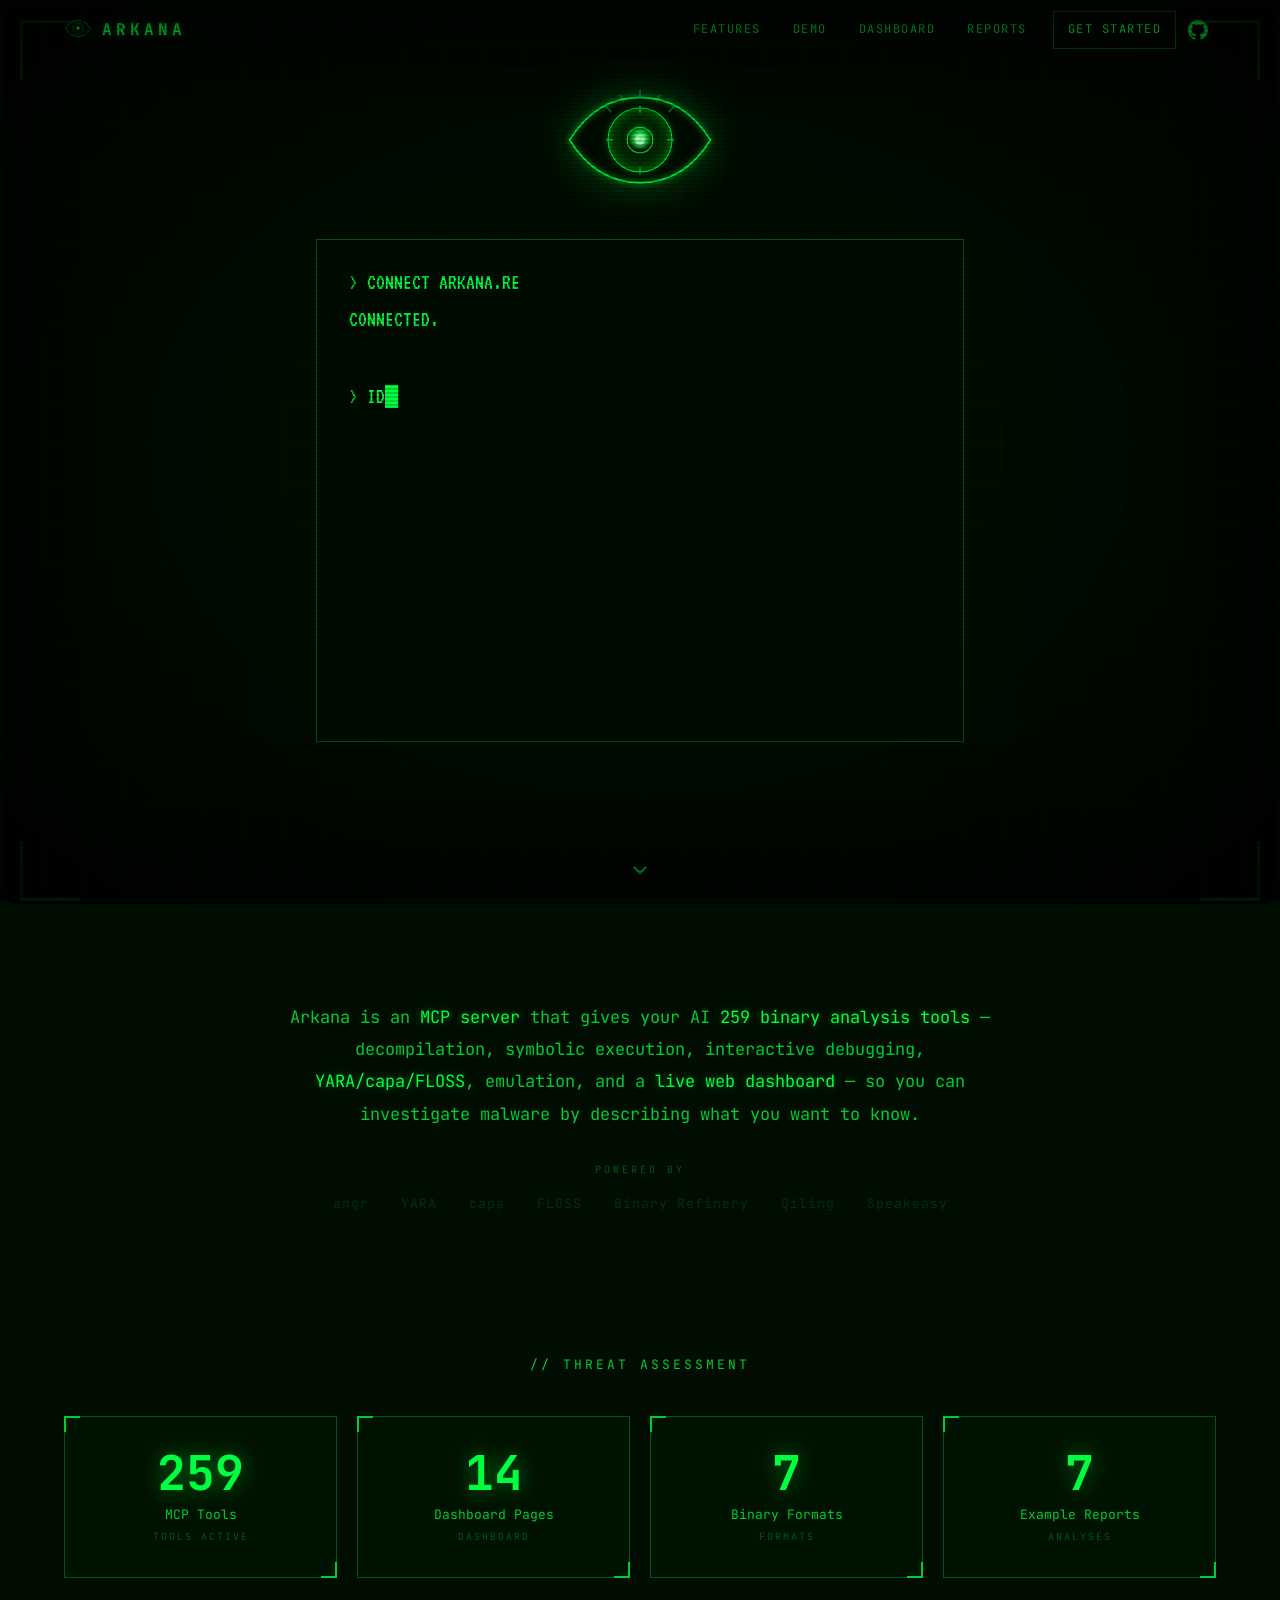
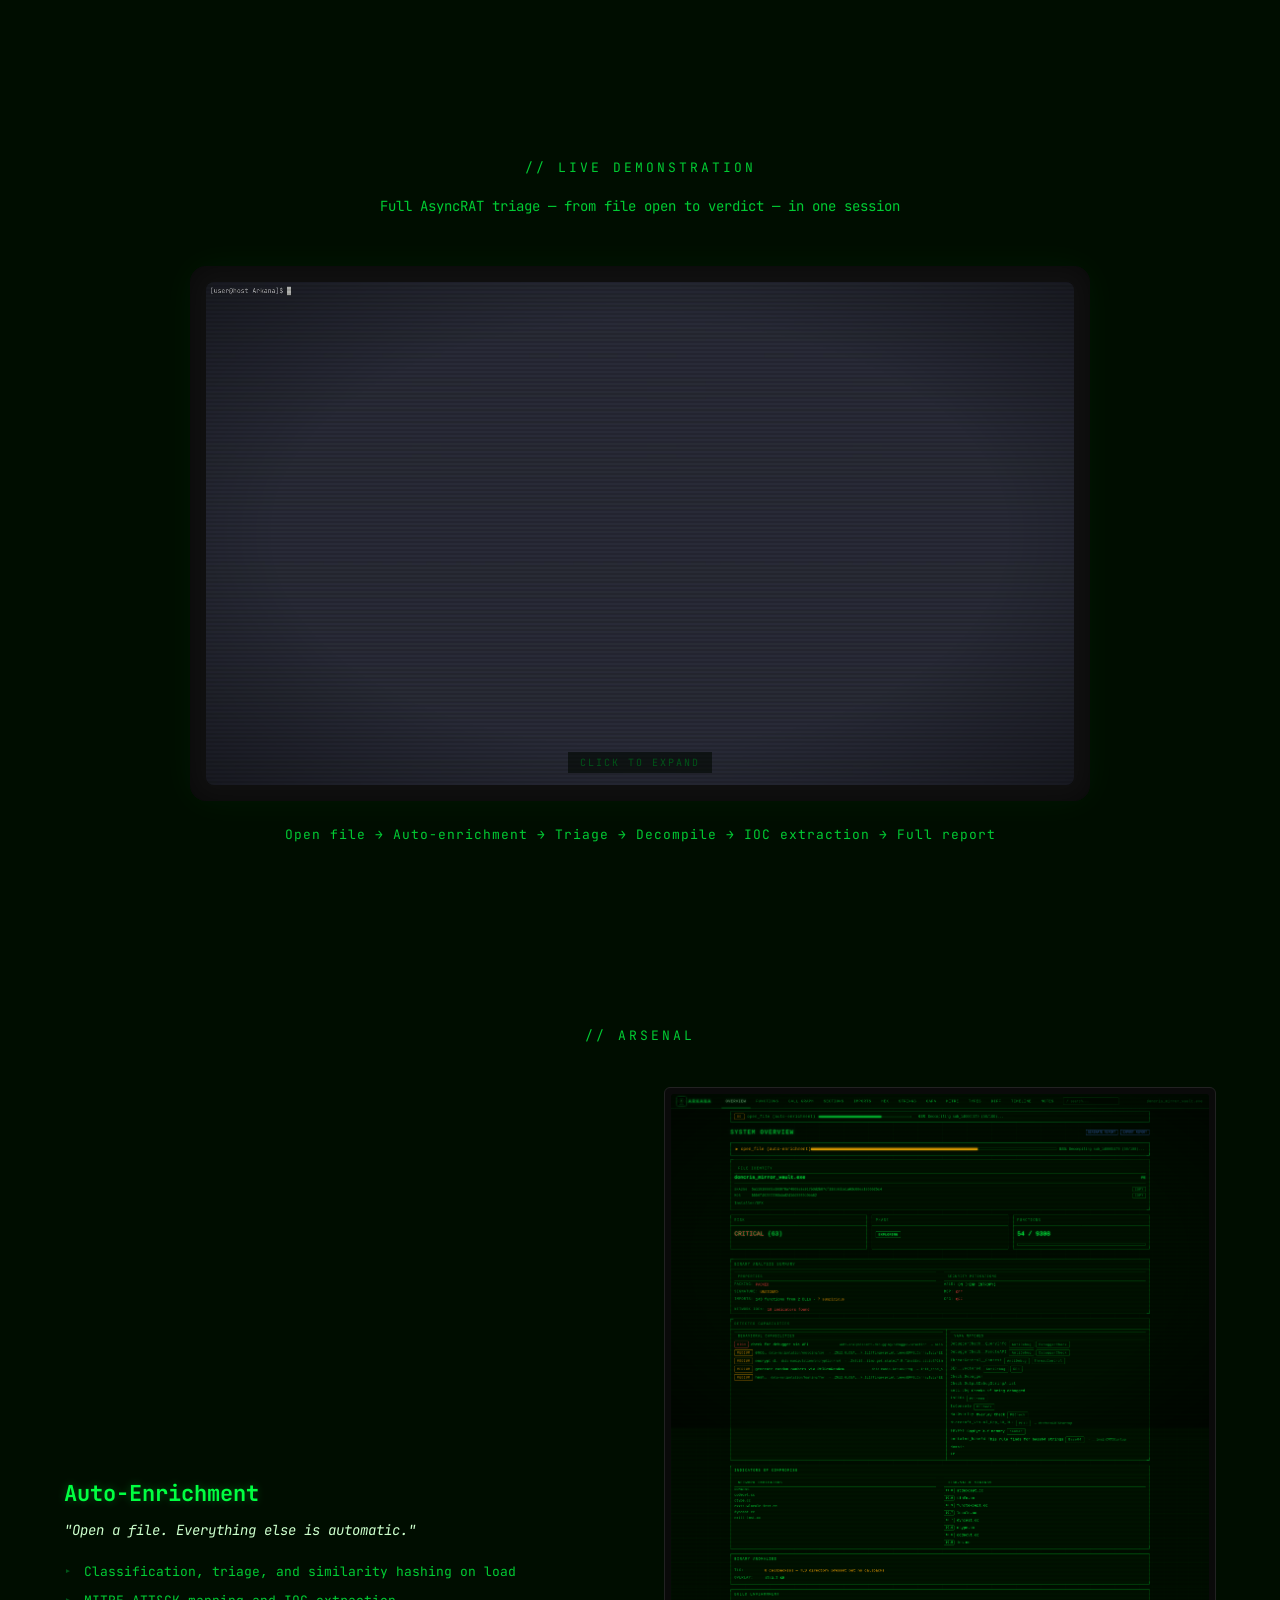
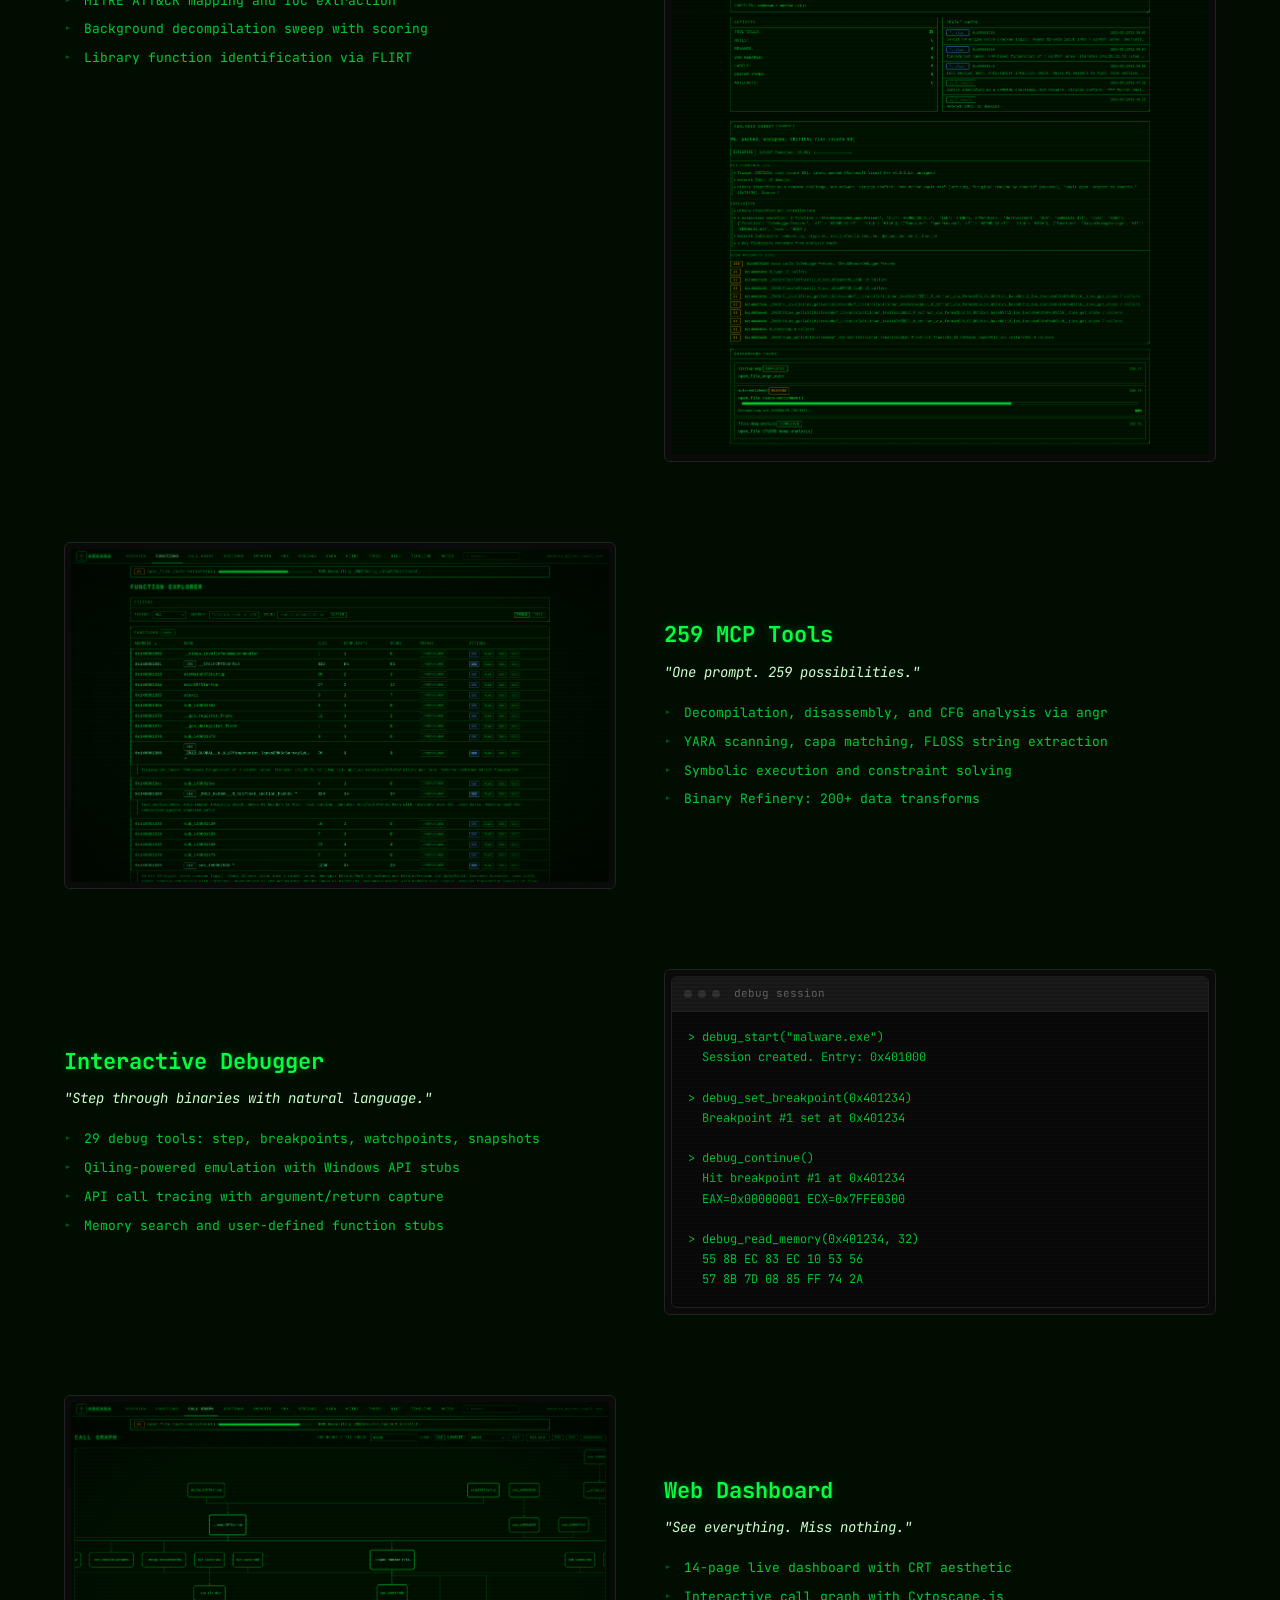
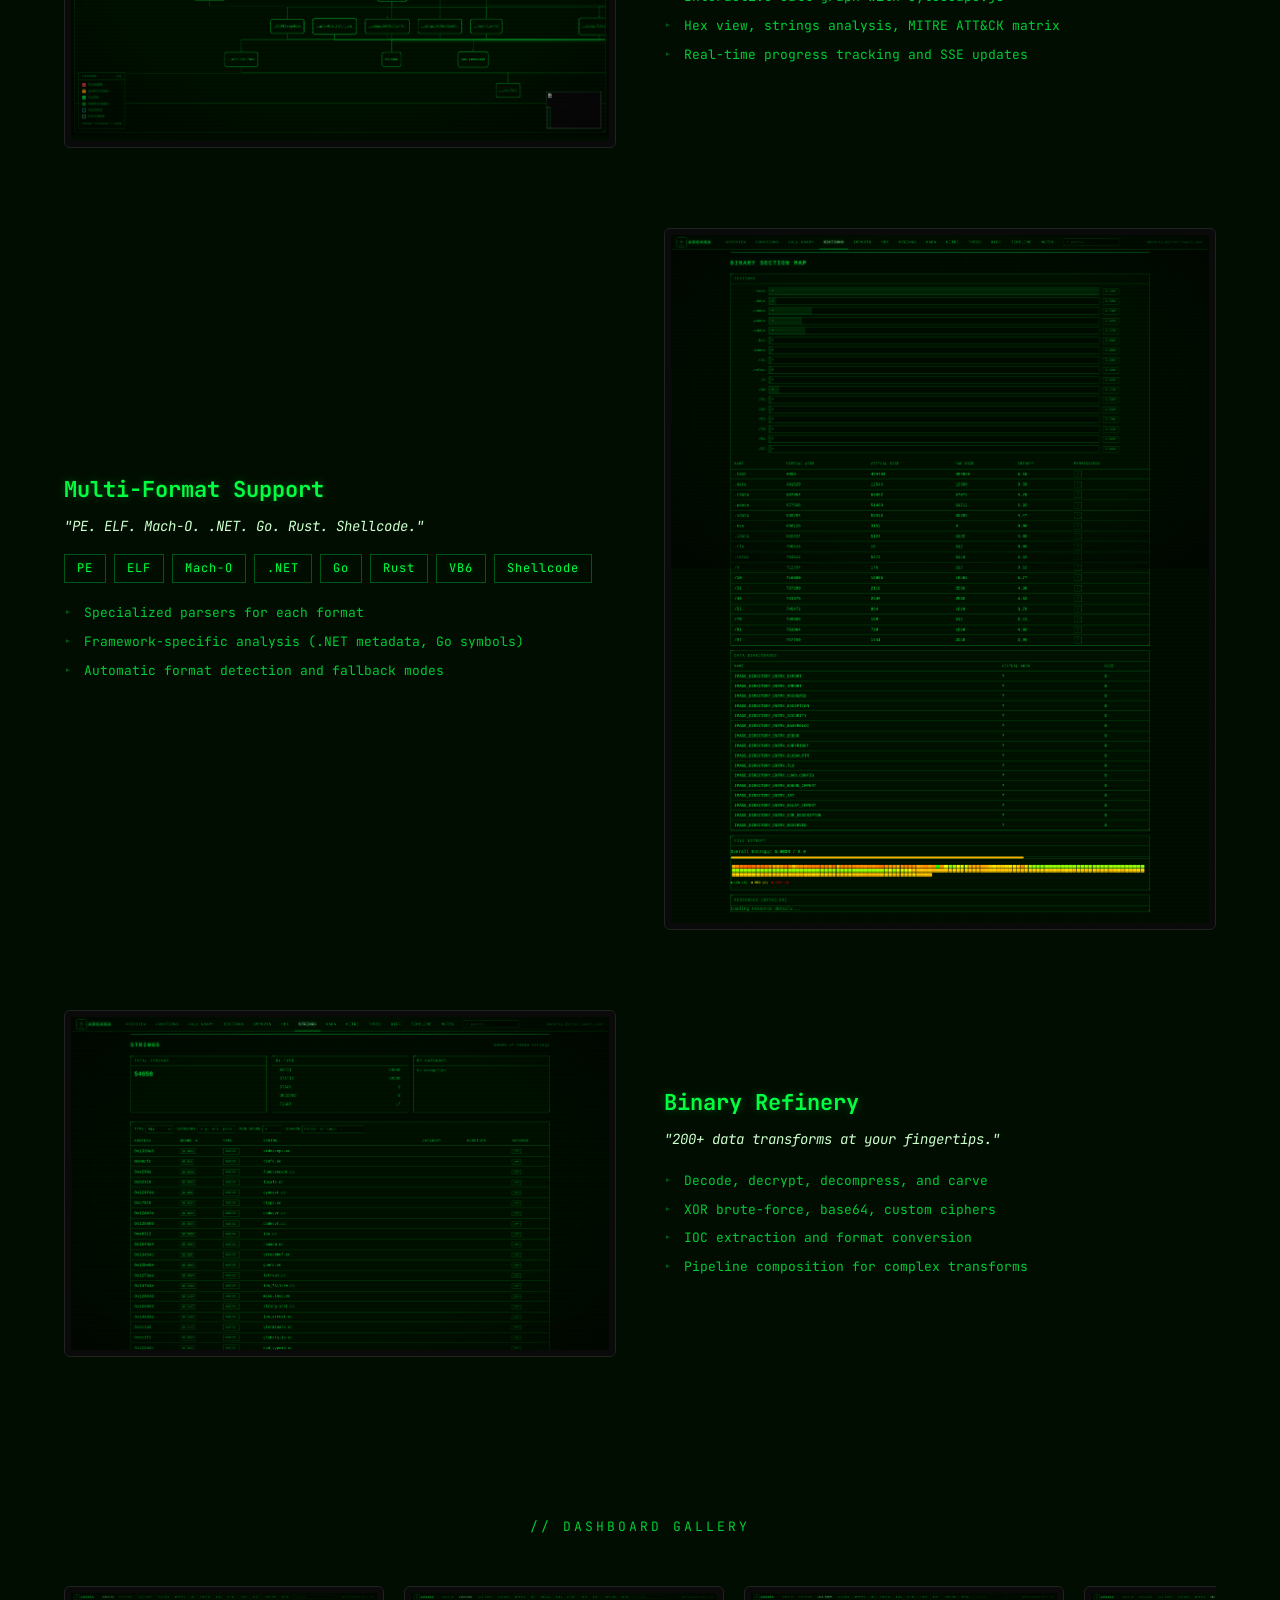
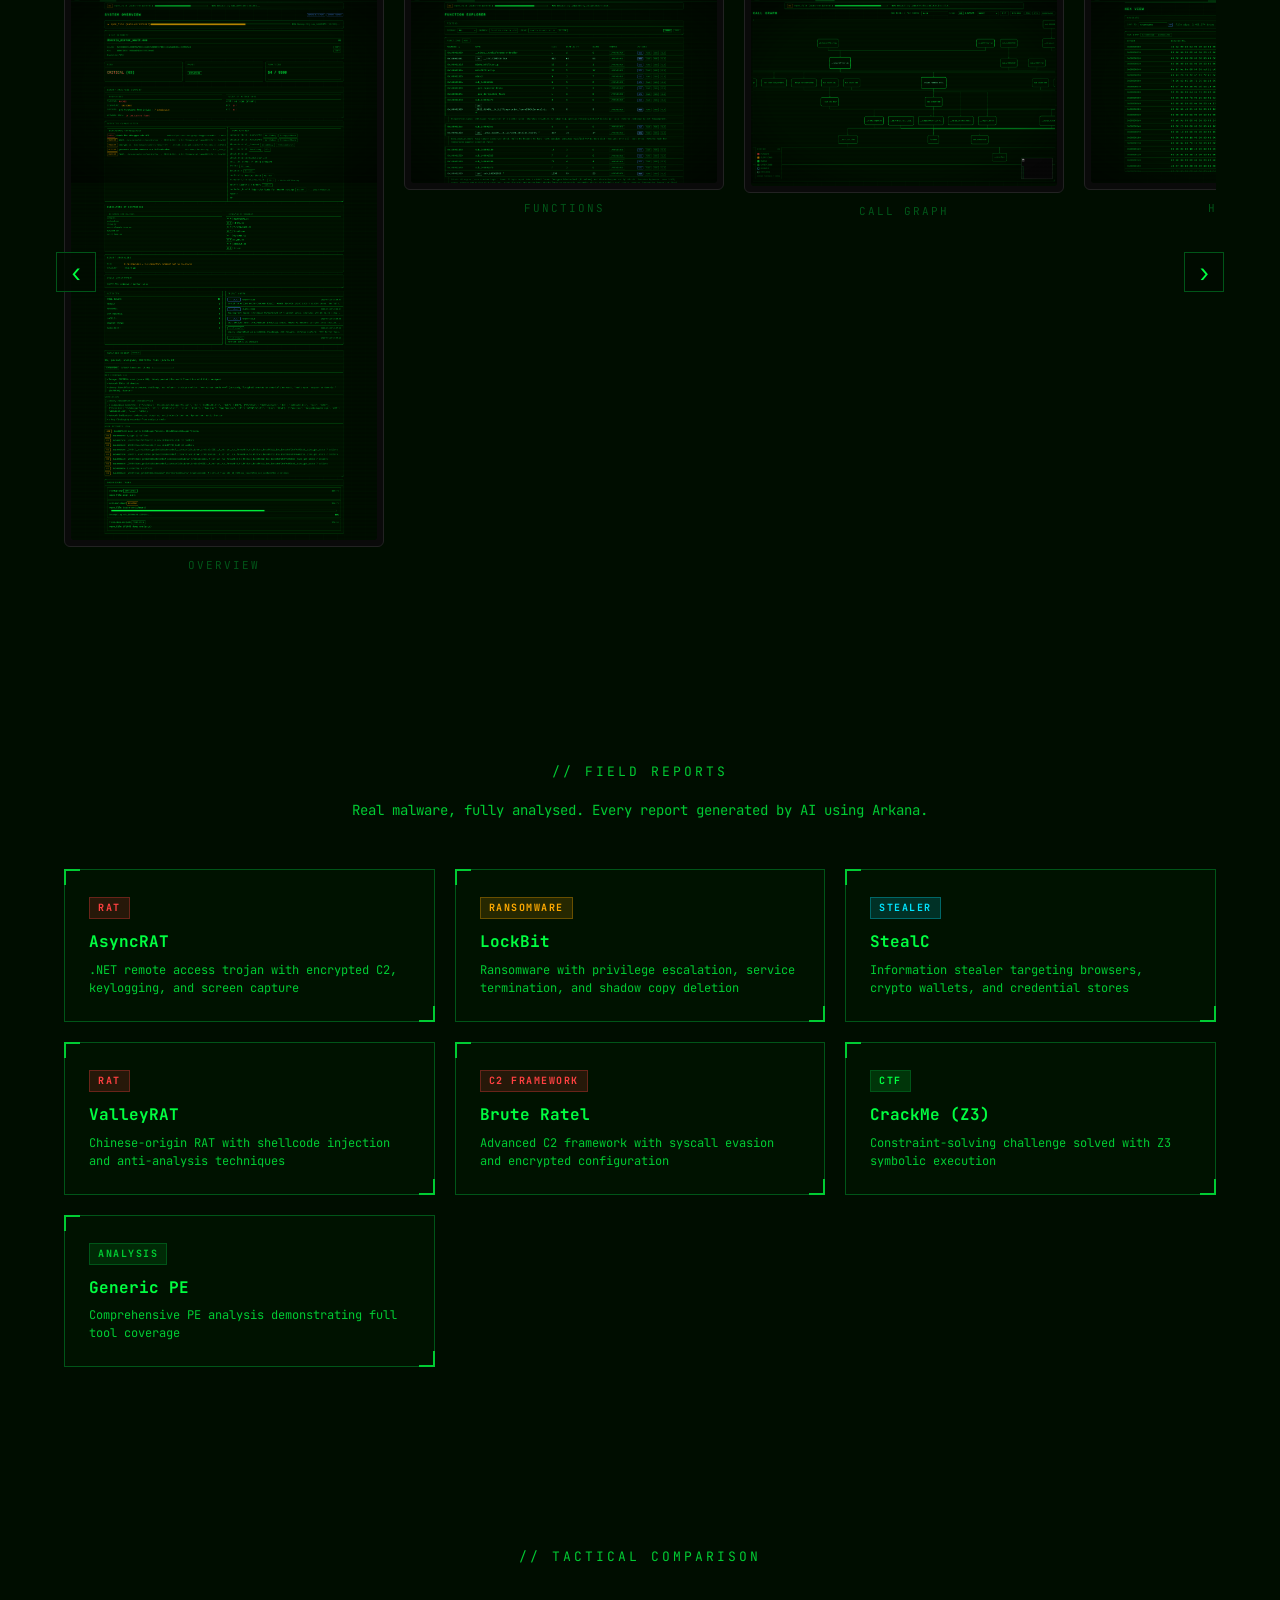
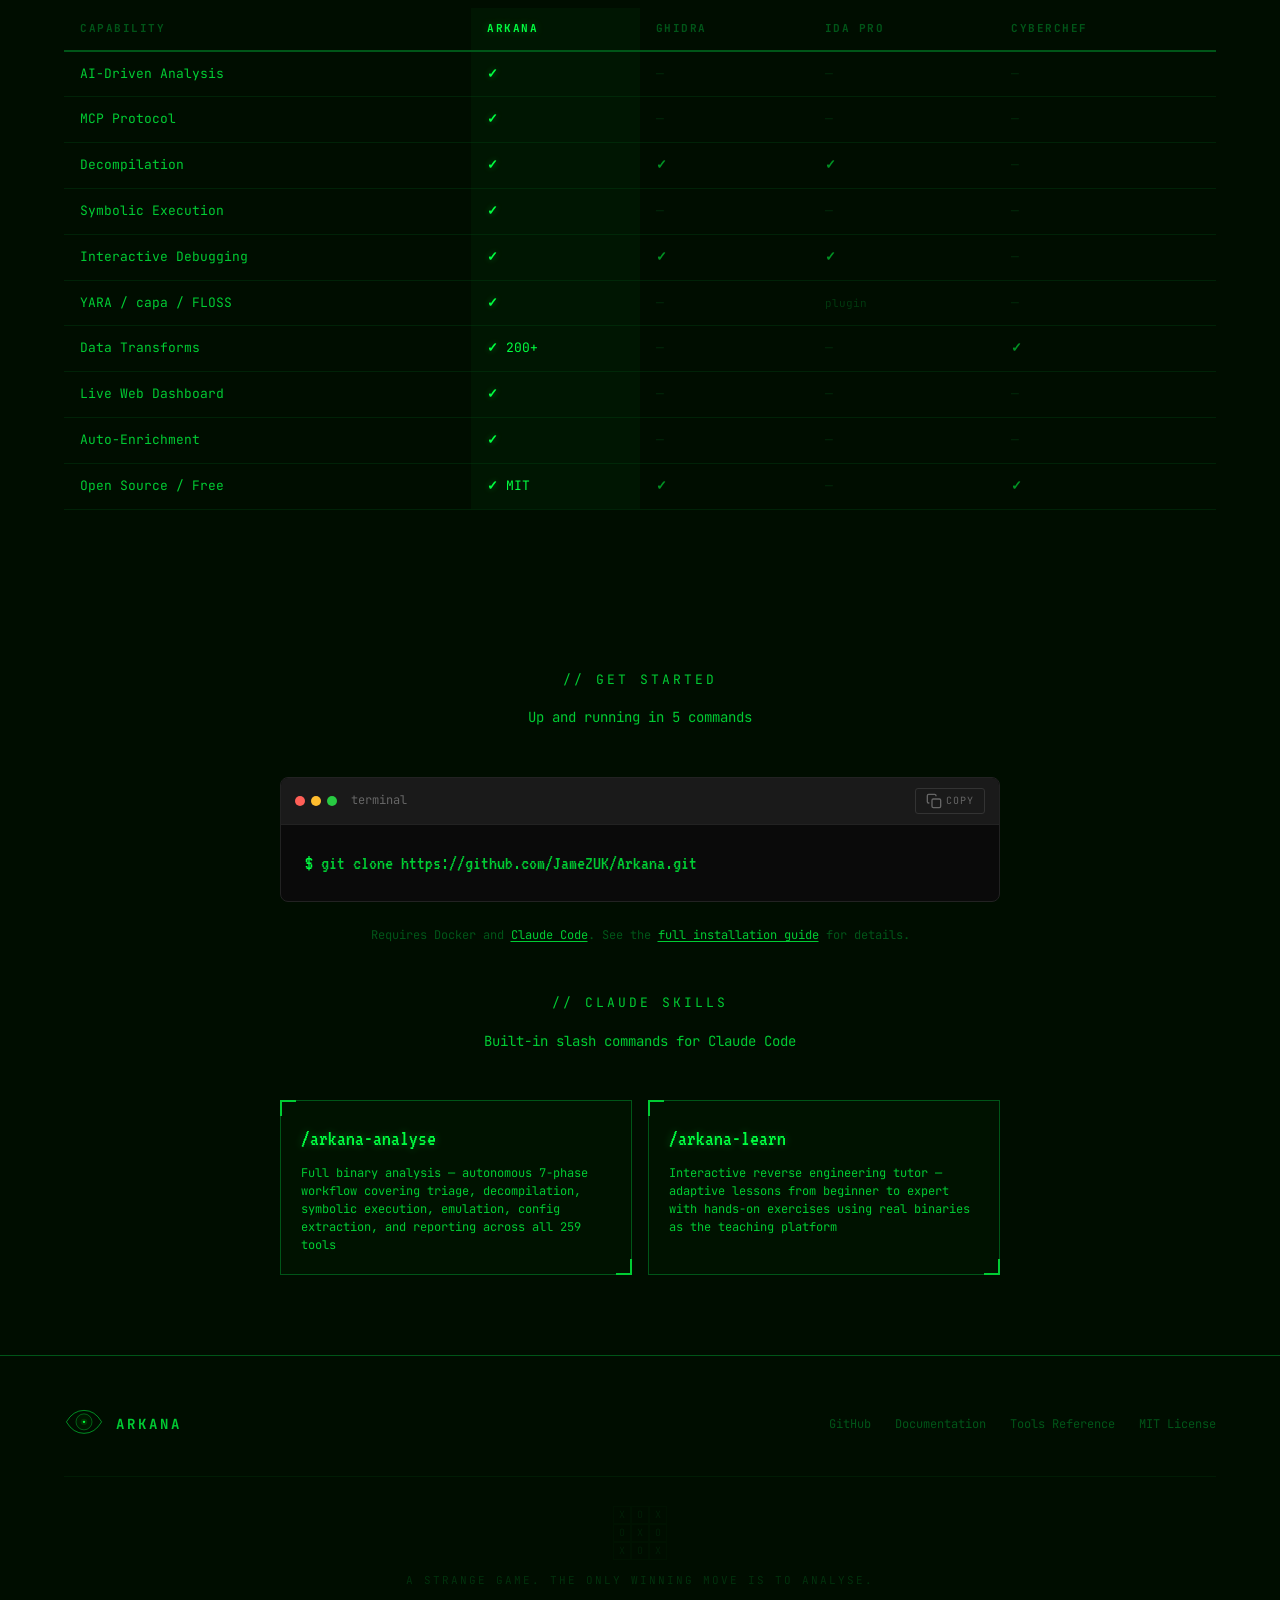
==== index.html @ da45f229 "Add /arkana-analyse step, Claude skills section, and VT323 console font - Add 5th quickstart command" ====
<!DOCTYPE html>
<html lang="en">
<head>
    <meta charset="UTF-8">
    <meta name="viewport" content="width=device-width, initial-scale=1.0">
    <title>Arkana — Binary Intelligence Platform</title>
    <meta name="description" content="Arkana is an MCP server that gives your AI 259 binary analysis tools — decompilation, symbolic execution, debugging, YARA/capa/FLOSS, emulation, and a live web dashboard.">

    <!-- Open Graph -->
    <meta property="og:title" content="Arkana — Binary Intelligence Platform">
    <meta property="og:description" content="Your entire malware analysis lab, behind one AI prompt. 259 MCP tools for binary analysis.">
    <meta property="og:image" content="https://arkana.re/img/og-image.png">
    <meta property="og:url" content="https://arkana.re/">
    <meta property="og:type" content="website">
    <meta property="og:site_name" content="Arkana">

    <!-- Twitter Card -->
    <meta name="twitter:card" content="summary_large_image">
    <meta name="twitter:title" content="Arkana — Binary Intelligence Platform">
    <meta name="twitter:description" content="Your entire malware analysis lab, behind one AI prompt. 259 MCP tools for binary analysis.">
    <meta name="twitter:image" content="https://arkana.re/img/og-image.png">

    <!-- Canonical -->
    <link rel="canonical" href="https://arkana.re/">

    <!-- Favicon -->
    <link rel="icon" href="/img/logo_icon.svg" type="image/svg+xml">
    <link rel="icon" href="/img/favicon.ico" type="image/x-icon">
    <link rel="apple-touch-icon" href="/img/apple-touch-icon.png">

    <!-- Fonts -->
    <link rel="preconnect" href="https://fonts.googleapis.com">
    <link rel="preconnect" href="https://fonts.gstatic.com" crossorigin>
    <link rel="preload" as="style" href="https://fonts.googleapis.com/css2?family=JetBrains+Mono:wght@400;700&family=VT323&display=swap">
    <link rel="stylesheet" href="https://fonts.googleapis.com/css2?family=JetBrains+Mono:wght@400;700&family=VT323&display=swap">

    <!-- Styles -->
    <link rel="stylesheet" href="/css/style.css?v=8">

    <!-- JSON-LD -->
    <script type="application/ld+json">
    {
        "@context": "https://schema.org",
        "@type": "SoftwareApplication",
        "name": "Arkana",
        "description": "An MCP server exposing 259 binary analysis tools to AI clients. Supports PE, ELF, and Mach-O formats with integrations for angr, capa, FLOSS, YARA, Binary Refinery, Qiling, and Speakeasy.",
        "applicationCategory": "SecurityApplication",
        "operatingSystem": "Linux, macOS, Windows (Docker)",
        "url": "https://arkana.re/",
        "license": "https://opensource.org/licenses/MIT",
        "offers": {
            "@type": "Offer",
            "price": "0",
            "priceCurrency": "USD"
        },
        "author": {
            "@type": "Person",
            "name": "JameZUK"
        }
    }
    </script>
</head>
<body>
    <!--
        LOGON: 7,1,1
        HELLO, JOSHUA.

        CPE 1704 TKS
    -->
    <!-- Skip to content -->
    <a href="#main" class="skip-link">Skip to content</a>

    <!-- Scroll progress bar -->
    <div id="scroll-progress" class="scroll-progress" aria-hidden="true"></div>

    <!-- Preloader -->
    <div id="preloader" class="preloader" aria-hidden="true">
        <div class="preloader-terminal">
            <span class="preloader-line" data-text="ARKANA v2.0.0 ONLINE"></span>
            <span class="preloader-line preloader-line--delay" data-text="SYSTEM READY"></span>
        </div>
        <div class="preloader-scanline"></div>
    </div>

    <!-- Persistent overlays -->
    <div class="scanlines" aria-hidden="true"></div>
    <div class="vignette" aria-hidden="true"></div>
    <div class="crt-curve" aria-hidden="true"></div>

    <!-- Navigation -->
    <header id="nav-header" class="nav-header">
        <nav class="nav" aria-label="Main navigation">
            <a href="#hero" class="nav-logo" aria-label="Arkana home">
                <svg class="nav-logo-icon" viewBox="0 0 300 300" width="28" height="28" aria-hidden="true">
                    <defs>
                        <radialGradient id="navPupil" cx="50%" cy="40%" r="50%">
                            <stop offset="0%" style="stop-color:#ccffcc"/>
                            <stop offset="35%" style="stop-color:#00ff41;stop-opacity:0.9"/>
                            <stop offset="100%" style="stop-color:#001400"/>
                        </radialGradient>
                    </defs>
                    <path d="M18,134 Q68,48 150,48 Q232,48 282,134 Q232,220 150,220 Q68,220 18,134 Z" fill="#000c00" stroke="#00ff41" stroke-width="5"/>
                    <ellipse cx="150" cy="134" rx="60" ry="60" fill="#001800" stroke="#00ff41" stroke-width="3"/>
                    <ellipse cx="150" cy="134" rx="24" ry="24" fill="url(#navPupil)"/>
                    <ellipse cx="150" cy="134" rx="9" ry="9" fill="#99ffaa"/>
                </svg>
                <span class="nav-logo-text">ARKANA</span>
            </a>
            <div class="nav-links" id="nav-links">
                <a href="#features" class="nav-link">FEATURES</a>
                <a href="#demo" class="nav-link">DEMO</a>
                <a href="#dashboard" class="nav-link">DASHBOARD</a>
                <a href="#reports" class="nav-link">REPORTS</a>
                <a href="#quickstart" class="nav-link nav-link--cta">GET STARTED</a>
                <a href="https://github.com/JameZUK/Arkana" class="nav-link nav-link--icon" aria-label="View on GitHub" target="_blank" rel="noopener noreferrer">
                    <svg width="20" height="20" viewBox="0 0 24 24" fill="currentColor" aria-hidden="true"><path d="M12 0C5.37 0 0 5.37 0 12c0 5.31 3.435 9.795 8.205 11.385.6.105.825-.255.825-.57 0-.285-.015-1.23-.015-2.235-3.015.555-3.795-.735-4.035-1.41-.135-.345-.72-1.41-1.23-1.695-.42-.225-1.02-.78-.015-.795.945-.015 1.62.87 1.845 1.23 1.08 1.815 2.805 1.305 3.495.99.105-.78.42-1.305.765-1.605-2.67-.3-5.46-1.335-5.46-5.925 0-1.305.465-2.385 1.23-3.225-.12-.3-.54-1.53.12-3.18 0 0 1.005-.315 3.3 1.23.96-.27 1.98-.405 3-.405s2.04.135 3 .405c2.295-1.56 3.3-1.23 3.3-1.23.66 1.65.24 2.88.12 3.18.765.84 1.23 1.905 1.23 3.225 0 4.605-2.805 5.625-5.475 5.925.435.375.81 1.095.81 2.22 0 1.605-.015 2.895-.015 3.3 0 .315.225.69.825.57A12.02 12.02 0 0024 12c0-6.63-5.37-12-12-12z"/></svg>
                </a>
            </div>
            <button class="nav-hamburger" id="nav-hamburger" aria-label="Toggle menu" aria-expanded="false">
                <span></span><span></span><span></span>
            </button>
        </nav>
    </header>

    <main id="main">

        <!-- Section 1: Hero — The WOPR Login -->
        <section id="hero" class="hero">
            <div class="hero-corner hero-corner--tl" aria-hidden="true"></div>
            <div class="hero-corner hero-corner--tr" aria-hidden="true"></div>
            <div class="hero-corner hero-corner--bl" aria-hidden="true"></div>
            <div class="hero-corner hero-corner--br" aria-hidden="true"></div>

            <!-- Particles -->
            <div class="hero-particles" aria-hidden="true">
                <div class="particle"></div>
                <div class="particle"></div>
                <div class="particle"></div>
                <div class="particle"></div>
                <div class="particle"></div>
                <div class="particle"></div>
                <div class="particle"></div>
                <div class="particle"></div>
                <div class="particle"></div>
                <div class="particle"></div>
                <div class="particle"></div>
                <div class="particle"></div>
                <div class="particle"></div>
                <div class="particle"></div>
                <div class="particle"></div>
                <div class="particle"></div>
                <div class="particle"></div>
                <div class="particle"></div>
                <div class="particle"></div>
                <div class="particle"></div>
            </div>

            <div class="hero-content">
                <!-- Logo -->
                <div class="hero-logo" aria-label="Arkana eye logo">
                    <svg class="hero-logo-svg" viewBox="0 0 300 220" width="160" height="120" aria-hidden="true">
                        <defs>
                            <radialGradient id="heroPupil" cx="50%" cy="40%" r="50%">
                                <stop offset="0%" style="stop-color:#ccffcc"/>
                                <stop offset="35%" style="stop-color:#00ff41;stop-opacity:0.9"/>
                                <stop offset="100%" style="stop-color:#001400"/>
                            </radialGradient>
                            <radialGradient id="heroIris" cx="50%" cy="50%" r="50%">
                                <stop offset="0%" style="stop-color:#001000"/>
                                <stop offset="60%" style="stop-color:#002800"/>
                                <stop offset="100%" style="stop-color:#004400"/>
                            </radialGradient>
                            <radialGradient id="heroAura" cx="50%" cy="50%" r="50%">
                                <stop offset="0%" style="stop-color:#00ff41;stop-opacity:0.4"/>
                                <stop offset="100%" style="stop-color:#000800;stop-opacity:0"/>
                            </radialGradient>
                            <filter id="heroGlow" x="-50%" y="-50%" width="200%" height="200%">
                                <feGaussianBlur stdDeviation="6" result="b"/>
                                <feMerge><feMergeNode in="b"/><feMergeNode in="SourceGraphic"/></feMerge>
                            </filter>
                        </defs>
                        <ellipse cx="150" cy="110" rx="140" ry="85" fill="url(#heroAura)" opacity="0.5"/>
                        <path d="M18,110 Q68,30 150,30 Q232,30 282,110 Q232,190 150,190 Q68,190 18,110 Z" fill="#000c00"/>
                        <path d="M18,110 Q68,30 150,30 Q232,30 282,110 Q232,190 150,190 Q68,190 18,110 Z" fill="none" stroke="#00ff41" stroke-width="3" filter="url(#heroGlow)" opacity="0.9"/>
                        <ellipse cx="150" cy="110" rx="60" ry="60" fill="url(#heroIris)"/>
                        <ellipse cx="150" cy="110" rx="60" ry="60" fill="none" stroke="#00ff41" stroke-width="2" filter="url(#heroGlow)" opacity="0.9"/>
                        <g stroke="#00ff41" stroke-width="2.5" opacity="0.7">
                            <line x1="150" y1="46" x2="150" y2="59"/>
                            <line x1="150" y1="161" x2="150" y2="174"/>
                            <line x1="86" y1="110" x2="99" y2="110"/>
                            <line x1="201" y1="110" x2="214" y2="110"/>
                        </g>
                        <ellipse cx="150" cy="110" rx="24" ry="24" fill="url(#heroPupil)" filter="url(#heroGlow)"/>
                        <ellipse cx="150" cy="110" rx="24" ry="24" fill="none" stroke="#00ff41" stroke-width="2" opacity="0.9"/>
                        <ellipse cx="150" cy="110" rx="9" ry="9" fill="#99ffaa" filter="url(#heroGlow)"/>
                        <ellipse cx="146" cy="106" rx="3.5" ry="3" fill="white" opacity="0.8"/>
                        <g stroke="#00ff41" stroke-width="2" opacity="0.6">
                            <line x1="150" y1="30" x2="150" y2="16"/>
                            <line x1="120" y1="38" x2="113" y2="26"/>
                            <line x1="180" y1="38" x2="187" y2="26"/>
                            <line x1="96" y1="58" x2="87" y2="48"/>
                            <line x1="204" y1="58" x2="213" y2="48"/>
                        </g>
                    </svg>
                </div>

                <!-- Terminal block -->
                <div class="hero-terminal" role="presentation">
                    <div class="terminal-line" data-type="command" data-speed="30">CONNECT ARKANA.RE</div>
                    <div class="terminal-line" data-type="response" data-speed="15">CONNECTED.</div>
                    <div class="terminal-line terminal-line--blank"></div>
                    <div class="terminal-line" data-type="command" data-speed="30">IDENTIFY SYSTEM</div>
                    <div class="terminal-line" data-type="response" data-speed="15">ARKANA // BINARY INTELLIGENCE PLATFORM</div>
                    <div class="terminal-line" data-type="response" data-speed="15">259 MCP TOOLS ACTIVE</div>
                    <div class="terminal-line" data-type="response" data-speed="15">STATUS: ONLINE</div>
                    <div class="terminal-line terminal-line--blank"></div>
                    <div class="terminal-line" data-type="command" data-speed="30">SHALL WE PLAY A GAME?</div>
                    <div class="terminal-line" data-type="response" data-speed="15">LOVE TO. HOW ABOUT GLOBAL THERMONUCLEAR WAR?</div>
                    <div class="terminal-line" data-type="command" data-speed="30">LATER. RIGHT NOW LET'S PLAY</div>
                    <div class="terminal-line" data-type="response" data-speed="15" data-highlight="true">MALWARE ANALYSIS</div>
                </div>

                <!-- Tagline -->
                <p class="hero-tagline">Your Entire Malware Analysis Lab, Behind One AI Prompt</p>

                <!-- CTAs -->
                <div class="hero-ctas">
                    <a href="#quickstart" class="btn btn--primary">GET STARTED</a>
                    <a href="https://github.com/JameZUK/Arkana" class="btn btn--ghost" target="_blank" rel="noopener noreferrer">VIEW ON GITHUB</a>
                    <a href="https://github.com/JameZUK/Arkana/stargazers" class="hero-stars" target="_blank" rel="noopener noreferrer" aria-label="Star Arkana on GitHub">
                        <img src="https://img.shields.io/github/stars/JameZUK/Arkana?style=flat&amp;color=00ff41&amp;labelColor=001200&amp;logo=github&amp;logoColor=00ff41" alt="GitHub stars" height="20" loading="lazy">
                    </a>
                </div>
            </div>

            <!-- Scroll chevron -->
            <div class="hero-scroll" aria-hidden="true">
                <svg width="24" height="24" viewBox="0 0 24 24" fill="none" stroke="currentColor" stroke-width="2"><polyline points="6 9 12 15 18 9"/></svg>
            </div>
        </section>

        <!-- Section 2: Elevator Pitch -->
        <section id="pitch" class="section pitch">
            <div class="container">
                <p class="pitch-text reveal">
                    Arkana is an <span class="glow">MCP server</span> that gives your AI
                    <span class="glow">259 binary analysis tools</span> &mdash; decompilation,
                    symbolic execution, interactive debugging,
                    <span class="glow">YARA/capa/FLOSS</span>, emulation, and a
                    <span class="glow">live web dashboard</span> &mdash; so you can investigate
                    malware by describing what you want to know.
                </p>
                <div class="powered-by reveal">
                    <span class="powered-by-label">POWERED BY</span>
                    <div class="powered-by-logos">
                        <span class="powered-by-item">angr</span>
                        <span class="powered-by-item">YARA</span>
                        <span class="powered-by-item">capa</span>
                        <span class="powered-by-item">FLOSS</span>
                        <span class="powered-by-item">Binary Refinery</span>
                        <span class="powered-by-item">Qiling</span>
                        <span class="powered-by-item">Speakeasy</span>
                    </div>
                </div>
            </div>
        </section>

        <!-- Section 3: Stats — Threat Assessment -->
        <section id="stats" class="section stats">
            <div class="container">
                <h2 class="section-label reveal">// THREAT ASSESSMENT</h2>
                <div class="stats-grid">
                    <div class="stat-panel bracket-panel reveal">
                        <div class="stat-number" data-target="259">0</div>
                        <div class="stat-label">MCP Tools</div>
                        <div class="stat-sublabel">TOOLS ACTIVE</div>
                    </div>
                    <div class="stat-panel bracket-panel reveal">
                        <div class="stat-number" data-target="14">0</div>
                        <div class="stat-label">Dashboard Pages</div>
                        <div class="stat-sublabel">DASHBOARD</div>
                    </div>
                    <div class="stat-panel bracket-panel reveal">
                        <div class="stat-number" data-target="7">0</div>
                        <div class="stat-label">Binary Formats</div>
                        <div class="stat-sublabel">FORMATS</div>
                    </div>
                    <div class="stat-panel bracket-panel reveal">
                        <div class="stat-number" data-target="7">0</div>
                        <div class="stat-label">Example Reports</div>
                        <div class="stat-sublabel">ANALYSES</div>
                    </div>
                </div>
            </div>
        </section>

        <!-- Section 4: Demo — CRT Monitor -->
        <section id="demo" class="section demo">
            <div class="container">
                <h2 class="section-label reveal">// LIVE DEMONSTRATION</h2>
                <p class="section-subtitle reveal">Full AsyncRAT triage &mdash; from file open to verdict &mdash; in one session</p>
                <div class="crt-frame reveal" id="demo-frame">
                    <div class="crt-bezel">
                        <div class="crt-screen">
                            <video autoplay muted loop playsinline preload="metadata" poster="/img/screenshots/demo-poster.png">
                                <source src="/img/demo.webm" type="video/webm">
                                <source src="/img/demo.mp4" type="video/mp4">
                                <p>Your browser doesn't support embedded video. <a href="https://github.com/JameZUK/Arkana/blob/main/docs/demos/demo-asyncrat.gif">View the demo on GitHub</a>.</p>
                            </video>
                            <div class="crt-scanlines" aria-hidden="true"></div>
                            <div class="crt-vignette" aria-hidden="true"></div>
                            <button class="crt-click-overlay" id="demo-expand-btn" aria-label="Click to expand demo video">
                                <span class="crt-expand-hint">CLICK TO EXPAND</span>
                            </button>
                        </div>
                    </div>
                </div>
                <p class="demo-caption reveal">Open file &rarr; Auto-enrichment &rarr; Triage &rarr; Decompile &rarr; IOC extraction &rarr; Full report</p>
            </div>
        </section>

        <!-- Section 5: Arsenal — Feature Panels -->
        <section id="features" class="section features">
            <div class="container">
                <h2 class="section-label reveal">// ARSENAL</h2>

                <div class="feature-row reveal-left">
                    <div class="feature-text">
                        <h3 class="feature-title">Auto-Enrichment</h3>
                        <p class="feature-headline">"Open a file. Everything else is automatic."</p>
                        <ul class="feature-list">
                            <li>Classification, triage, and similarity hashing on load</li>
                            <li>MITRE ATT&CK mapping and IOC extraction</li>
                            <li>Background decompilation sweep with scoring</li>
                            <li>Library function identification via FLIRT</li>
                        </ul>
                    </div>
                    <div class="feature-screenshot crt-frame-mini">
                        <img src="/img/screenshots/overview.png" alt="Arkana dashboard overview showing binary classification, risk assessment, and auto-enrichment results with AI-generated verdict" loading="lazy" width="600" height="375">
                    </div>
                </div>

                <div class="feature-row feature-row--reverse reveal-right">
                    <div class="feature-text">
                        <h3 class="feature-title">259 MCP Tools</h3>
                        <p class="feature-headline">"One prompt. 259 possibilities."</p>
                        <ul class="feature-list">
                            <li>Decompilation, disassembly, and CFG analysis via angr</li>
                            <li>YARA scanning, capa matching, FLOSS string extraction</li>
                            <li>Symbolic execution and constraint solving</li>
                            <li>Binary Refinery: 200+ data transforms</li>
                        </ul>
                    </div>
                    <div class="feature-screenshot crt-frame-mini">
                        <img src="/img/screenshots/functions.png" alt="Arkana function explorer showing decompiled functions with triage flags, enrichment scores, and complexity metrics" loading="lazy" width="600" height="375">
                    </div>
                </div>

                <div class="feature-row reveal-left">
                    <div class="feature-text">
                        <h3 class="feature-title">Interactive Debugger</h3>
                        <p class="feature-headline">"Step through binaries with natural language."</p>
                        <ul class="feature-list">
                            <li>29 debug tools: step, breakpoints, watchpoints, snapshots</li>
                            <li>Qiling-powered emulation with Windows API stubs</li>
                            <li>API call tracing with argument/return capture</li>
                            <li>Memory search and user-defined function stubs</li>
                        </ul>
                    </div>
                    <div class="feature-screenshot crt-frame-mini">
                        <div class="terminal-mock">
                            <div class="terminal-mock-header">
                                <span class="terminal-mock-dot"></span>
                                <span class="terminal-mock-dot"></span>
                                <span class="terminal-mock-dot"></span>
                                <span class="terminal-mock-title">debug session</span>
                            </div>
                            <pre class="terminal-mock-body"><code>&gt; debug_start("malware.exe")
  Session created. Entry: 0x401000

&gt; debug_set_breakpoint(0x401234)
  Breakpoint #1 set at 0x401234

&gt; debug_continue()
  Hit breakpoint #1 at 0x401234
  EAX=0x00000001 ECX=0x7FFE0300

&gt; debug_read_memory(0x401234, 32)
  55 8B EC 83 EC 10 53 56
  57 8B 7D 08 85 FF 74 2A</code></pre>
                        </div>
                    </div>
                </div>

                <div class="feature-row feature-row--reverse reveal-right">
                    <div class="feature-text">
                        <h3 class="feature-title">Web Dashboard</h3>
                        <p class="feature-headline">"See everything. Miss nothing."</p>
                        <ul class="feature-list">
                            <li>14-page live dashboard with CRT aesthetic</li>
                            <li>Interactive call graph with Cytoscape.js</li>
                            <li>Hex view, strings analysis, MITRE ATT&CK matrix</li>
                            <li>Real-time progress tracking and SSE updates</li>
                        </ul>
                    </div>
                    <div class="feature-screenshot crt-frame-mini">
                        <img src="/img/screenshots/callgraph.png" alt="Arkana interactive call graph with hierarchical layout showing function relationships and enrichment score indicators" loading="lazy" width="600" height="375">
                    </div>
                </div>

                <div class="feature-row reveal-left">
                    <div class="feature-text">
                        <h3 class="feature-title">Multi-Format Support</h3>
                        <p class="feature-headline">"PE. ELF. Mach-O. .NET. Go. Rust. Shellcode."</p>
                        <div class="format-badges">
                            <span class="format-badge">PE</span>
                            <span class="format-badge">ELF</span>
                            <span class="format-badge">Mach-O</span>
                            <span class="format-badge">.NET</span>
                            <span class="format-badge">Go</span>
                            <span class="format-badge">Rust</span>
                            <span class="format-badge">VB6</span>
                            <span class="format-badge">Shellcode</span>
                        </div>
                        <ul class="feature-list">
                            <li>Specialized parsers for each format</li>
                            <li>Framework-specific analysis (.NET metadata, Go symbols)</li>
                            <li>Automatic format detection and fallback modes</li>
                        </ul>
                    </div>
                    <div class="feature-screenshot crt-frame-mini">
                        <img src="/img/screenshots/sections.png" alt="Arkana PE section map displaying permission flags and colour-coded entropy heatmap for packing detection" loading="lazy" width="600" height="375">
                    </div>
                </div>

                <div class="feature-row feature-row--reverse reveal-right">
                    <div class="feature-text">
                        <h3 class="feature-title">Binary Refinery</h3>
                        <p class="feature-headline">"200+ data transforms at your fingertips."</p>
                        <ul class="feature-list">
                            <li>Decode, decrypt, decompress, and carve</li>
                            <li>XOR brute-force, base64, custom ciphers</li>
                            <li>IOC extraction and format conversion</li>
                            <li>Pipeline composition for complex transforms</li>
                        </ul>
                    </div>
                    <div class="feature-screenshot crt-frame-mini">
                        <img src="/img/screenshots/strings.png" alt="Arkana strings analysis showing FLOSS-extracted decoded, stack, and static strings with sifter scores" loading="lazy" width="600" height="375">
                    </div>
                </div>
            </div>
        </section>

        <!-- Section 6: Dashboard Gallery -->
        <section id="dashboard" class="section gallery">
            <div class="container">
                <h2 class="section-label reveal">// DASHBOARD GALLERY</h2>
                <div class="gallery-wrap reveal">
                    <button class="gallery-arrow gallery-arrow--left" aria-label="Scroll left">&lsaquo;</button>
                    <div class="gallery-track" id="gallery-track" tabindex="0" role="region" aria-label="Screenshot gallery, use arrow keys to scroll">
                        <div class="gallery-item">
                            <div class="crt-frame-mini">
                                <img src="/img/screenshots/overview.png" alt="Dashboard overview with file identity, risk assessment, and analysis digest" loading="lazy" width="400" height="250">
                            </div>
                            <span class="gallery-label">OVERVIEW</span>
                        </div>
                        <div class="gallery-item">
                            <div class="crt-frame-mini">
                                <img src="/img/screenshots/functions.png" alt="Function explorer with sortable columns, triage flags, and inline decompilation" loading="lazy" width="400" height="250">
                            </div>
                            <span class="gallery-label">FUNCTIONS</span>
                        </div>
                        <div class="gallery-item">
                            <div class="crt-frame-mini">
                                <img src="/img/screenshots/callgraph.png" alt="Interactive call graph with dagre layout and tabbed analysis sidebar" loading="lazy" width="400" height="250">
                            </div>
                            <span class="gallery-label">CALL GRAPH</span>
                        </div>
                        <div class="gallery-item">
                            <div class="crt-frame-mini">
                                <img src="/img/screenshots/hexview.png" alt="Hex view with infinite scroll and jump-to-offset navigation" loading="lazy" width="400" height="250">
                            </div>
                            <span class="gallery-label">HEX VIEW</span>
                        </div>
                        <div class="gallery-item">
                            <div class="crt-frame-mini">
                                <img src="/img/screenshots/strings.png" alt="Strings analysis with FLOSS type filtering and sifter scores" loading="lazy" width="400" height="250">
                            </div>
                            <span class="gallery-label">STRINGS</span>
                        </div>
                        <div class="gallery-item">
                            <div class="crt-frame-mini">
                                <img src="/img/screenshots/mitre.png" alt="MITRE ATT&CK technique matrix with extracted IOC indicators" loading="lazy" width="400" height="250">
                            </div>
                            <span class="gallery-label">MITRE ATT&CK</span>
                        </div>
                        <div class="gallery-item">
                            <div class="crt-frame-mini">
                                <img src="/img/screenshots/sections.png" alt="Section permissions table with clickable entropy heatmap" loading="lazy" width="400" height="250">
                            </div>
                            <span class="gallery-label">SECTIONS</span>
                        </div>
                        <div class="gallery-item">
                            <div class="crt-frame-mini">
                                <img src="/img/screenshots/diff.png" alt="Binary diff comparison showing matched and unmatched functions" loading="lazy" width="400" height="250">
                            </div>
                            <span class="gallery-label">BINARY DIFF</span>
                        </div>
                    </div>
                    <button class="gallery-arrow gallery-arrow--right" aria-label="Scroll right">&rsaquo;</button>
                </div>
            </div>
        </section>

        <!-- Section 7: Example Reports -->
        <section id="reports" class="section reports">
            <div class="container">
                <h2 class="section-label reveal">// FIELD REPORTS</h2>
                <p class="section-subtitle reveal">Real malware, fully analysed. Every report generated by AI using Arkana.</p>
                <div class="reports-grid">
                    <a href="https://github.com/JameZUK/Arkana/blob/main/docs/examples/example-report-asyncrat.md" class="report-card bracket-panel reveal" target="_blank" rel="noopener noreferrer">
                        <span class="report-badge report-badge--rat">RAT</span>
                        <h3 class="report-name">AsyncRAT</h3>
                        <p class="report-summary">.NET remote access trojan with encrypted C2, keylogging, and screen capture</p>
                    </a>
                    <a href="https://github.com/JameZUK/Arkana/blob/main/docs/examples/example-report-lockbit.md" class="report-card bracket-panel reveal" target="_blank" rel="noopener noreferrer">
                        <span class="report-badge report-badge--ransomware">RANSOMWARE</span>
                        <h3 class="report-name">LockBit</h3>
                        <p class="report-summary">Ransomware with privilege escalation, service termination, and shadow copy deletion</p>
                    </a>
                    <a href="https://github.com/JameZUK/Arkana/blob/main/docs/examples/example-report-stealc.md" class="report-card bracket-panel reveal" target="_blank" rel="noopener noreferrer">
                        <span class="report-badge report-badge--stealer">STEALER</span>
                        <h3 class="report-name">StealC</h3>
                        <p class="report-summary">Information stealer targeting browsers, crypto wallets, and credential stores</p>
                    </a>
                    <a href="https://github.com/JameZUK/Arkana/blob/main/docs/examples/example-report-valleyrat.md" class="report-card bracket-panel reveal" target="_blank" rel="noopener noreferrer">
                        <span class="report-badge report-badge--rat">RAT</span>
                        <h3 class="report-name">ValleyRAT</h3>
                        <p class="report-summary">Chinese-origin RAT with shellcode injection and anti-analysis techniques</p>
                    </a>
                    <a href="https://github.com/JameZUK/Arkana/blob/main/docs/examples/example-report-bruteratel.md" class="report-card bracket-panel reveal" target="_blank" rel="noopener noreferrer">
                        <span class="report-badge report-badge--c2">C2 FRAMEWORK</span>
                        <h3 class="report-name">Brute Ratel</h3>
                        <p class="report-summary">Advanced C2 framework with syscall evasion and encrypted configuration</p>
                    </a>
                    <a href="https://github.com/JameZUK/Arkana/blob/main/docs/examples/example-report-crackme-z3s.md" class="report-card bracket-panel reveal" target="_blank" rel="noopener noreferrer">
                        <span class="report-badge report-badge--ctf">CTF</span>
                        <h3 class="report-name">CrackMe (Z3)</h3>
                        <p class="report-summary">Constraint-solving challenge solved with Z3 symbolic execution</p>
                    </a>
                    <a href="https://github.com/JameZUK/Arkana/blob/main/docs/examples/example-report.md" class="report-card bracket-panel reveal" target="_blank" rel="noopener noreferrer">
                        <span class="report-badge report-badge--generic">ANALYSIS</span>
                        <h3 class="report-name">Generic PE</h3>
                        <p class="report-summary">Comprehensive PE analysis demonstrating full tool coverage</p>
                    </a>
                </div>
            </div>
        </section>

        <!-- Section 8: Comparison Matrix -->
        <section id="compare" class="section compare">
            <div class="container">
                <h2 class="section-label reveal">// TACTICAL COMPARISON</h2>
                <div class="compare-table-wrap reveal">
                    <table class="compare-table">
                        <thead>
                            <tr>
                                <th>CAPABILITY</th>
                                <th class="compare-highlight">ARKANA</th>
                                <th>Ghidra</th>
                                <th>IDA Pro</th>
                                <th>CyberChef</th>
                            </tr>
                        </thead>
                        <tbody>
                            <tr>
                                <td>AI-Driven Analysis</td>
                                <td class="compare-highlight"><span class="check">&#10003;</span></td>
                                <td><span class="dash">&mdash;</span></td>
                                <td><span class="dash">&mdash;</span></td>
                                <td><span class="dash">&mdash;</span></td>
                            </tr>
                            <tr>
                                <td>MCP Protocol</td>
                                <td class="compare-highlight"><span class="check">&#10003;</span></td>
                                <td><span class="dash">&mdash;</span></td>
                                <td><span class="dash">&mdash;</span></td>
                                <td><span class="dash">&mdash;</span></td>
                            </tr>
                            <tr>
                                <td>Decompilation</td>
                                <td class="compare-highlight"><span class="check">&#10003;</span></td>
                                <td><span class="check dim">&#10003;</span></td>
                                <td><span class="check dim">&#10003;</span></td>
                                <td><span class="dash">&mdash;</span></td>
                            </tr>
                            <tr>
                                <td>Symbolic Execution</td>
                                <td class="compare-highlight"><span class="check">&#10003;</span></td>
                                <td><span class="dash">&mdash;</span></td>
                                <td><span class="dash">&mdash;</span></td>
                                <td><span class="dash">&mdash;</span></td>
                            </tr>
                            <tr>
                                <td>Interactive Debugging</td>
                                <td class="compare-highlight"><span class="check">&#10003;</span></td>
                                <td><span class="check dim">&#10003;</span></td>
                                <td><span class="check dim">&#10003;</span></td>
                                <td><span class="dash">&mdash;</span></td>
                            </tr>
                            <tr>
                                <td>YARA / capa / FLOSS</td>
                                <td class="compare-highlight"><span class="check">&#10003;</span></td>
                                <td><span class="dash">&mdash;</span></td>
                                <td><span class="partial">plugin</span></td>
                                <td><span class="dash">&mdash;</span></td>
                            </tr>
                            <tr>
                                <td>Data Transforms</td>
                                <td class="compare-highlight"><span class="check">&#10003;</span> 200+</td>
                                <td><span class="dash">&mdash;</span></td>
                                <td><span class="dash">&mdash;</span></td>
                                <td><span class="check dim">&#10003;</span></td>
                            </tr>
                            <tr>
                                <td>Live Web Dashboard</td>
                                <td class="compare-highlight"><span class="check">&#10003;</span></td>
                                <td><span class="dash">&mdash;</span></td>
                                <td><span class="dash">&mdash;</span></td>
                                <td><span class="dash">&mdash;</span></td>
                            </tr>
                            <tr>
                                <td>Auto-Enrichment</td>
                                <td class="compare-highlight"><span class="check">&#10003;</span></td>
                                <td><span class="dash">&mdash;</span></td>
                                <td><span class="dash">&mdash;</span></td>
                                <td><span class="dash">&mdash;</span></td>
                            </tr>
                            <tr>
                                <td>Open Source / Free</td>
                                <td class="compare-highlight"><span class="check">&#10003;</span> MIT</td>
                                <td><span class="check dim">&#10003;</span></td>
                                <td><span class="dash">&mdash;</span></td>
                                <td><span class="check dim">&#10003;</span></td>
                            </tr>
                        </tbody>
                    </table>
                </div>
                <div class="compare-scroll-hint" aria-hidden="true">SCROLL &#8594;</div>
            </div>
        </section>

        <!-- Section 9: Quick Start -->
        <section id="quickstart" class="section quickstart">
            <div class="container">
                <h2 class="section-label reveal">// GET STARTED</h2>
                <p class="section-subtitle reveal">Up and running in 5 commands</p>
                <div class="quickstart-terminal reveal">
                    <div class="terminal-chrome">
                        <span class="terminal-dot terminal-dot--red"></span>
                        <span class="terminal-dot terminal-dot--yellow"></span>
                        <span class="terminal-dot terminal-dot--green"></span>
                        <span class="terminal-title">terminal</span>
                        <button class="terminal-copy" id="copy-quickstart" aria-label="Copy commands">
                            <svg width="16" height="16" viewBox="0 0 24 24" fill="none" stroke="currentColor" stroke-width="2"><rect x="9" y="9" width="13" height="13" rx="2"/><path d="M5 15H4a2 2 0 01-2-2V4a2 2 0 012-2h9a2 2 0 012 2v1"/></svg>
                            <span class="copy-label">COPY</span>
                        </button>
                    </div>
                    <div class="terminal-body" id="quickstart-code">
                        <div class="qs-line" data-cmd="git clone https://github.com/JameZUK/Arkana.git"><span class="terminal-prompt">$</span> git clone https://github.com/JameZUK/Arkana.git</div>
                        <div class="qs-line" data-cmd="cd Arkana &amp;&amp; ./run.sh --build"><span class="terminal-prompt">$</span> cd Arkana &amp;&amp; ./run.sh --build</div>
                        <div class="qs-line" data-cmd="claude mcp add --scope project arkana -- ./run.sh --stdio"><span class="terminal-prompt">$</span> claude mcp add --scope project arkana -- ./run.sh --stdio</div>
                        <div class="qs-line" data-cmd="claude"><span class="terminal-prompt">$</span> claude</div>
                        <div class="qs-line" data-cmd="/arkana-analyse" data-prompt="&gt;"><span class="terminal-prompt">&gt;</span> /arkana-analyse</div>
                    </div>
                </div>
                <p class="quickstart-note reveal">Requires Docker and <a href="https://claude.ai/claude-code" target="_blank" rel="noopener noreferrer">Claude Code</a>. See the <a href="https://github.com/JameZUK/Arkana#readme" target="_blank" rel="noopener noreferrer">full installation guide</a> for details.</p>

                <div class="skills-info reveal">
                    <h3 class="section-label">// CLAUDE SKILLS</h3>
                    <p class="section-subtitle">Built-in slash commands for Claude Code</p>
                    <div class="skills-grid">
                        <div class="skill-card bracket-panel">
                            <code class="skill-cmd">/arkana-analyse</code>
                            <p class="skill-desc">Full binary analysis &mdash; autonomous 7-phase workflow covering triage, decompilation, symbolic execution, emulation, config extraction, and reporting across all 259 tools</p>
                        </div>
                        <div class="skill-card bracket-panel">
                            <code class="skill-cmd">/arkana-learn</code>
                            <p class="skill-desc">Interactive reverse engineering tutor &mdash; adaptive lessons from beginner to expert with hands-on exercises using real binaries as the teaching platform</p>
                        </div>
                    </div>
                </div>
            </div>
        </section>

    </main>

    <!-- Back to top -->
    <button id="back-to-top" class="back-to-top" aria-label="Back to top">
        <svg width="20" height="20" viewBox="0 0 24 24" fill="none" stroke="currentColor" stroke-width="2"><polyline points="18 15 12 9 6 15"/></svg>
    </button>

    <!-- Footer -->
    <footer class="footer">
        <div class="container">
            <div class="footer-grid">
                <div class="footer-brand">
                    <svg class="footer-logo" viewBox="0 0 300 300" width="40" height="40" aria-hidden="true">
                        <path d="M18,134 Q68,48 150,48 Q232,48 282,134 Q232,220 150,220 Q68,220 18,134 Z" fill="#000c00" stroke="#00ff41" stroke-width="4"/>
                        <ellipse cx="150" cy="134" rx="60" ry="60" fill="#001800" stroke="#00ff41" stroke-width="2.5"/>
                        <ellipse cx="150" cy="134" rx="24" ry="24" fill="#003800"/>
                        <ellipse cx="150" cy="134" rx="9" ry="9" fill="#00ff41"/>
                    </svg>
                    <span class="footer-name">ARKANA</span>
                </div>
                <div class="footer-links">
                    <a href="https://github.com/JameZUK/Arkana" target="_blank" rel="noopener noreferrer">GitHub</a>
                    <a href="https://github.com/JameZUK/Arkana/tree/main/docs" target="_blank" rel="noopener noreferrer">Documentation</a>
                    <a href="https://github.com/JameZUK/Arkana/blob/main/docs/tools-reference.md" target="_blank" rel="noopener noreferrer">Tools Reference</a>
                    <a href="https://github.com/JameZUK/Arkana/blob/main/LICENSE" target="_blank" rel="noopener noreferrer">MIT License</a>
                </div>
            </div>
            <div class="footer-bottom">
                <div class="footer-ttt" aria-hidden="true" title="The only winning move is not to play.">
                    <span>X</span><span>O</span><span>X</span>
                    <span>O</span><span>X</span><span>O</span>
                    <span>X</span><span>O</span><span>X</span>
                </div>
                <p class="footer-easter-egg">A STRANGE GAME. THE ONLY WINNING MOVE IS TO ANALYSE.</p>
                <p class="footer-falken">GREETINGS, PROFESSOR FALKEN.</p>
            </div>
        </div>
    </footer>

    <!-- Demo Lightbox -->
    <div class="demo-lightbox" id="demo-lightbox" aria-hidden="true">
        <div class="demo-lightbox-inner">
            <button class="demo-lightbox-close" aria-label="Close expanded view">ESC / CLOSE</button>
            <video id="demo-lightbox-video" muted loop playsinline>
                <source src="/img/demo.webm" type="video/webm">
                <source src="/img/demo.mp4" type="video/mp4">
            </video>
        </div>
    </div>

    <!-- IS IT A GAME, OR IS IT REAL? -->
    <script defer src="/js/main.js?v=8"></script>
</body>
</html>
---- css/style.css ----
/* Arkana Website — WarGames / WOPR Theme */

/* ===== CSS Variables ===== */
:root {
    --bg-void: #000800;
    --bg-deep: #000d00;
    --bg-surface: #001200;
    --primary: #00ff41;
    --primary-dim: #00cc33;
    --primary-ghost: #005518;
    --highlight: #ccffcc;
    --danger: #ff4141;
    --warning: #ffaa00;
    --cyan: #00e5ff;
    --font: 'JetBrains Mono', 'Courier New', Courier, monospace;
    --nav-height: 60px;
}

/* ===== Reset ===== */
*, *::before, *::after { margin: 0; padding: 0; box-sizing: border-box; }

html {
    scroll-behavior: smooth;
    scroll-padding-top: var(--nav-height);
}

body {
    background: var(--bg-deep);
    color: var(--primary);
    font-family: var(--font);
    font-size: 15px;
    line-height: 1.6;
    overflow-x: hidden;
    -webkit-font-smoothing: antialiased;
}

/* Grid background */
body::before {
    content: '';
    position: fixed;
    inset: 0;
    background-image:
        linear-gradient(rgba(0, 255, 65, 0.02) 1px, transparent 1px),
        linear-gradient(90deg, rgba(0, 255, 65, 0.02) 1px, transparent 1px);
    background-size: 40px 40px;
    pointer-events: none;
    z-index: 0;
}

img, video { max-width: 100%; height: auto; display: block; }
a { color: var(--primary); text-decoration: none; }
a:hover { color: var(--highlight); }

/* ===== Skip Link ===== */
.skip-link {
    position: absolute;
    top: -100%;
    left: 16px;
    background: var(--bg-surface);
    color: var(--primary);
    padding: 8px 16px;
    border: 1px solid var(--primary-ghost);
    z-index: 10001;
    font-family: var(--font);
}
.skip-link:focus { top: 8px; }

/* ===== Persistent Overlays ===== */
.scanlines {
    position: fixed;
    inset: 0;
    background: repeating-linear-gradient(
        0deg,
        transparent,
        transparent 2px,
        rgba(0, 0, 0, 0.18) 2px,
        rgba(0, 0, 0, 0.18) 4px
    );
    pointer-events: none;
    z-index: 9998;
}

.vignette {
    position: fixed;
    inset: 0;
    background: radial-gradient(ellipse at center, transparent 40%, rgba(0, 0, 0, 0.65) 100%);
    pointer-events: none;
}

/* CRT barrel curvature — dark corners + curved bezel rim */
.crt-curve {
    position: fixed;
    inset: -4px;
    border-radius: 24px;
    box-shadow:
        inset 0 0 100px 40px rgba(0, 0, 0, 0.6),
        inset 0 0 250px rgba(0, 0, 0, 0.25),
        inset 0 0 3px rgba(0, 255, 65, 0.08);
    border: 3px solid rgba(0, 0, 0, 0.7);
    outline: 1px solid rgba(0, 255, 65, 0.04);
    outline-offset: -6px;
    pointer-events: none;
    z-index: 9996;
}

/* ===== Preloader ===== */
.preloader {
    position: fixed;
    inset: 0;
    background: #000;
    z-index: 10000;
    display: flex;
    align-items: center;
    justify-content: center;
    transition: opacity 0.5s ease;
}
.preloader.done {
    opacity: 0;
    pointer-events: none;
}
.preloader-terminal {
    text-align: center;
}
.preloader-line {
    display: block;
    font-family: var(--font);
    font-size: 18px;
    color: var(--primary);
    opacity: 0;
    animation: preloaderType 0.6s ease forwards;
    text-shadow: 0 0 10px var(--primary), 0 0 20px rgba(0, 255, 65, 0.3);
}
.preloader-line--delay {
    animation-delay: 0.5s;
}
.preloader-line::after {
    content: attr(data-text);
}
.preloader-scanline {
    position: absolute;
    left: 0;
    right: 0;
    height: 3px;
    background: var(--primary);
    opacity: 0;
    animation: preloaderScan 0.8s ease-out 1s forwards;
    box-shadow: 0 0 20px var(--primary), 0 0 60px rgba(0, 255, 65, 0.4);
}

@keyframes preloaderType {
    0% { opacity: 0; transform: translateY(5px); }
    100% { opacity: 1; transform: translateY(0); }
}
@keyframes preloaderScan {
    0% { top: 50%; opacity: 1; }
    50% { opacity: 0.8; }
    100% { top: -10%; opacity: 0; }
}

/* ===== Layout ===== */
.container {
    max-width: 1200px;
    margin: 0 auto;
    padding: 0 24px;
}

.section {
    padding: 100px 0;
    position: relative;
    z-index: 1;
}

.section-label {
    font-size: 13px;
    font-weight: 400;
    letter-spacing: 3px;
    color: var(--primary-dim);
    margin-bottom: 40px;
    text-align: center;
    text-transform: uppercase;
}

.section-subtitle {
    text-align: center;
    color: var(--primary-dim);
    margin-top: -24px;
    margin-bottom: 48px;
    font-size: 14px;
}

/* ===== Navigation ===== */
.nav-header {
    position: fixed;
    top: 0;
    left: 0;
    right: 0;
    height: var(--nav-height);
    z-index: 9990;
    transition: background 0.3s ease, backdrop-filter 0.3s ease;
}
.nav-header.scrolled {
    background: rgba(0, 8, 0, 0.92);
    backdrop-filter: blur(12px);
    border-bottom: 1px solid var(--primary-ghost);
}

.nav {
    max-width: 1200px;
    margin: 0 auto;
    padding: 0 24px;
    height: 100%;
    display: flex;
    align-items: center;
    justify-content: space-between;
}

.nav-logo {
    display: flex;
    align-items: center;
    gap: 10px;
    text-decoration: none;
}
.nav-logo-icon { flex-shrink: 0; }
.nav-logo-text {
    font-size: 16px;
    font-weight: 700;
    letter-spacing: 4px;
    color: var(--primary);
    text-shadow: 0 0 8px rgba(0, 255, 65, 0.4);
}

.nav-links {
    display: flex;
    align-items: center;
    gap: 4px;
}
.nav-link {
    padding: 8px 14px;
    font-size: 12px;
    letter-spacing: 1.5px;
    color: var(--primary-dim);
    transition: color 0.2s, text-shadow 0.2s;
    text-decoration: none;
}
.nav-link:hover, .nav-link.active {
    color: var(--primary);
    text-shadow: 0 0 8px rgba(0, 255, 65, 0.5);
}
.nav-link--cta {
    color: var(--primary);
    border: 1px solid var(--primary-ghost);
    margin-left: 8px;
}
.nav-link--cta:hover {
    background: rgba(0, 255, 65, 0.08);
    border-color: var(--primary-dim);
}
.nav-link--icon {
    padding: 8px;
    display: flex;
    align-items: center;
}

/* Hamburger */
.nav-hamburger {
    display: none;
    flex-direction: column;
    gap: 5px;
    background: none;
    border: none;
    cursor: pointer;
    padding: 8px;
}
.nav-hamburger span {
    display: block;
    width: 22px;
    height: 2px;
    background: var(--primary);
    transition: transform 0.3s, opacity 0.3s;
}
.nav-hamburger.open span:nth-child(1) { transform: rotate(45deg) translate(5px, 5px); }
.nav-hamburger.open span:nth-child(2) { opacity: 0; }
.nav-hamburger.open span:nth-child(3) { transform: rotate(-45deg) translate(5px, -5px); }

/* ===== Hero ===== */
.hero {
    min-height: 100vh;
    display: flex;
    flex-direction: column;
    align-items: center;
    justify-content: center;
    position: relative;
    padding: 80px 24px 40px;
}

/* Corner brackets */
.hero-corner {
    position: absolute;
    width: 60px;
    height: 60px;
    border-color: var(--primary-ghost);
    border-style: solid;
    opacity: 0.5;
}
.hero-corner--tl { top: 20px; left: 20px; border-width: 3px 0 0 3px; }
.hero-corner--tr { top: 20px; right: 20px; border-width: 3px 3px 0 0; }
.hero-corner--bl { bottom: 20px; left: 20px; border-width: 0 0 3px 3px; }
.hero-corner--br { bottom: 20px; right: 20px; border-width: 0 3px 3px 0; }

/* Particles */
.hero-particles {
    position: absolute;
    inset: 0;
    overflow: hidden;
    pointer-events: none;
}
.particle {
    position: absolute;
    width: 2px;
    height: 2px;
    background: var(--primary);
    border-radius: 50%;
    opacity: 0;
    animation: particleDrift 12s ease-in-out infinite;
}
.particle:nth-child(1)  { left: 10%; bottom: 20%; animation-delay: 0s; animation-duration: 14s; }
.particle:nth-child(2)  { left: 25%; bottom: 10%; animation-delay: 1.5s; animation-duration: 11s; }
.particle:nth-child(3)  { left: 40%; bottom: 30%; animation-delay: 3s; animation-duration: 13s; }
.particle:nth-child(4)  { left: 55%; bottom: 15%; animation-delay: 2s; animation-duration: 10s; }
.particle:nth-child(5)  { left: 70%; bottom: 25%; animation-delay: 4s; animation-duration: 15s; }
.particle:nth-child(6)  { left: 85%; bottom: 10%; animation-delay: 1s; animation-duration: 12s; }
.particle:nth-child(7)  { left: 15%; bottom: 40%; animation-delay: 5s; animation-duration: 13s; }
.particle:nth-child(8)  { left: 60%; bottom: 35%; animation-delay: 3.5s; animation-duration: 11s; }
.particle:nth-child(9)  { left: 35%; bottom: 5%;  animation-delay: 6s; animation-duration: 14s; }
.particle:nth-child(10) { left: 80%; bottom: 40%; animation-delay: 2.5s; animation-duration: 10s; }
.particle:nth-child(11) { left: 5%;  bottom: 45%; animation-delay: 7s; animation-duration: 13s; }
.particle:nth-child(12) { left: 48%; bottom: 8%;  animation-delay: 0.5s; animation-duration: 11s; }
.particle:nth-child(13) { left: 72%; bottom: 50%; animation-delay: 4.5s; animation-duration: 14s; }
.particle:nth-child(14) { left: 20%; bottom: 15%; animation-delay: 8s; animation-duration: 12s; }
.particle:nth-child(15) { left: 92%; bottom: 20%; animation-delay: 3s; animation-duration: 15s; }
.particle:nth-child(16) { left: 30%; bottom: 55%; animation-delay: 1s; animation-duration: 10s; }
.particle:nth-child(17) { left: 65%; bottom: 3%;  animation-delay: 5.5s; animation-duration: 13s; }
.particle:nth-child(18) { left: 50%; bottom: 60%; animation-delay: 9s; animation-duration: 11s; }
.particle:nth-child(19) { left: 8%;  bottom: 30%; animation-delay: 2s; animation-duration: 14s; }
.particle:nth-child(20) { left: 88%; bottom: 55%; animation-delay: 6.5s; animation-duration: 12s; }

@keyframes particleDrift {
    0%   { transform: translateY(0); opacity: 0; }
    10%  { opacity: 0.6; }
    90%  { opacity: 0.6; }
    100% { transform: translateY(-100vh); opacity: 0; }
}

/* Hero content */
.hero-content {
    text-align: center;
    z-index: 2;
    max-width: 700px;
}

.hero-logo {
    margin-bottom: 32px;
    animation: logoPulse 3s ease-in-out infinite;
}
.hero-logo-svg {
    filter: drop-shadow(0 0 20px rgba(0, 255, 65, 0.3));
}

@keyframes logoPulse {
    0%, 100% { filter: drop-shadow(0 0 20px rgba(0, 255, 65, 0.3)); }
    50% { filter: drop-shadow(0 0 35px rgba(0, 255, 65, 0.5)); }
}

/* Terminal typing */
.hero-terminal {
    background: rgba(0, 12, 0, 0.6);
    border: 1px solid var(--primary-ghost);
    padding: 24px 32px;
    text-align: left;
    margin-bottom: 32px;
    min-height: 240px;
    font-family: 'VT323', 'Courier New', monospace;
    font-size: 22px;
    line-height: 1.7;
}

.terminal-line {
    opacity: 0;
    white-space: nowrap;
    overflow: hidden;
}
.terminal-line.visible {
    opacity: 1;
}
.terminal-line.typing::after {
    content: '\2588';
    animation: cursorBlink 0.7s step-end infinite;
}
.terminal-line--blank {
    height: 1.8em;
    opacity: 1;
}
.terminal-line[data-type="command"]::before {
    content: '> ';
    color: var(--primary-dim);
}
.terminal-line[data-type="response"]::before {
    content: '  ';
}
.terminal-line[data-highlight="true"] .typed-text {
    color: var(--highlight);
    text-shadow: 0 0 10px rgba(0, 255, 65, 0.5);
}

@keyframes cursorBlink {
    0%, 100% { opacity: 1; }
    50% { opacity: 0; }
}

.hero-tagline {
    font-size: 20px;
    font-weight: 700;
    color: var(--highlight);
    text-shadow: 0 0 15px rgba(0, 255, 65, 0.3);
    opacity: 0;
    transition: opacity 0.8s ease;
    margin-bottom: 28px;
}
.hero-tagline.visible { opacity: 1; }

.hero-ctas {
    display: flex;
    gap: 16px;
    justify-content: center;
    opacity: 0;
    transition: opacity 0.8s ease 0.3s;
}
.hero-ctas.visible { opacity: 1; }

/* Buttons */
.btn {
    font-family: var(--font);
    font-size: 13px;
    letter-spacing: 2px;
    padding: 12px 28px;
    text-decoration: none;
    transition: all 0.25s ease;
    cursor: pointer;
    border: none;
}
.btn--primary {
    background: var(--primary);
    color: var(--bg-void);
    box-shadow: 0 0 15px rgba(0, 255, 65, 0.3);
}
.btn--primary:hover {
    background: var(--highlight);
    color: var(--bg-void);
    box-shadow: 0 0 25px rgba(0, 255, 65, 0.5);
}
.btn--ghost {
    background: transparent;
    color: var(--primary);
    border: 1px solid var(--primary-ghost);
}
.btn--ghost:hover {
    border-color: var(--primary);
    background: rgba(0, 255, 65, 0.05);
    color: var(--highlight);
}

/* Scroll chevron */
.hero-scroll {
    position: absolute;
    bottom: 32px;
    color: var(--primary-dim);
    animation: scrollBounce 2s ease-in-out infinite;
}
@keyframes scrollBounce {
    0%, 100% { transform: translateY(0); opacity: 0.5; }
    50% { transform: translateY(8px); opacity: 1; }
}

/* ===== Elevator Pitch ===== */
.pitch {
    padding: 80px 0;
}
.pitch-text {
    max-width: 700px;
    margin: 0 auto;
    text-align: center;
    font-size: 17px;
    line-height: 1.9;
    color: var(--primary-dim);
}
.glow {
    color: var(--primary);
    text-shadow: 0 0 8px rgba(0, 255, 65, 0.4);
}

/* ===== Stats ===== */
.stats { padding: 60px 0 80px; }

.stats-grid {
    display: grid;
    grid-template-columns: repeat(4, 1fr);
    gap: 20px;
}

/* Bracket panel (reused) */
.bracket-panel {
    position: relative;
    background: var(--bg-surface);
    border: 1px solid var(--primary-ghost);
    padding: 32px 24px;
}
.bracket-panel::before,
.bracket-panel::after {
    content: '';
    position: absolute;
    width: 16px;
    height: 16px;
    border-color: var(--primary-dim);
    border-style: solid;
}
.bracket-panel::before {
    top: -1px; left: -1px;
    border-width: 2px 0 0 2px;
}
.bracket-panel::after {
    bottom: -1px; right: -1px;
    border-width: 0 2px 2px 0;
}

.stat-panel {
    text-align: center;
}
.stat-number {
    font-size: 48px;
    font-weight: 700;
    color: var(--primary);
    text-shadow: 0 0 20px rgba(0, 255, 65, 0.4), 0 0 40px rgba(0, 255, 65, 0.2);
    line-height: 1;
    margin-bottom: 8px;
}
.stat-label {
    font-size: 13px;
    color: var(--primary-dim);
    margin-bottom: 4px;
}
.stat-sublabel {
    font-size: 10px;
    letter-spacing: 2px;
    color: var(--primary-ghost);
    text-transform: uppercase;
}

/* ===== Demo ===== */
.crt-frame {
    max-width: 900px;
    margin: 0 auto;
}
.crt-bezel {
    background: #111;
    border-radius: 16px;
    padding: 16px;
    box-shadow:
        inset 0 0 30px rgba(0, 0, 0, 0.5),
        0 0 40px rgba(0, 255, 65, 0.05);
}
.crt-screen {
    position: relative;
    border-radius: 8px;
    overflow: hidden;
    background: #000;
}
.crt-screen video {
    display: block;
    width: 100%;
}
.crt-scanlines {
    position: absolute;
    inset: 0;
    background: repeating-linear-gradient(
        0deg, transparent, transparent 2px,
        rgba(0, 0, 0, 0.12) 2px, rgba(0, 0, 0, 0.12) 4px
    );
    pointer-events: none;
}
.crt-vignette {
    position: absolute;
    inset: 0;
    background: radial-gradient(ellipse at center, transparent 60%, rgba(0, 0, 0, 0.4) 100%);
    pointer-events: none;
}

/* Demo click overlay — sits on top of video to capture all clicks */
.crt-click-overlay {
    position: absolute;
    inset: 0;
    z-index: 10;
    background: transparent;
    border: none;
    cursor: pointer;
    display: flex;
    align-items: flex-end;
    justify-content: center;
    padding-bottom: 12px;
    font-family: var(--font);
}
.crt-click-overlay:hover ~ .crt-scanlines,
.crt-screen:hover {
    cursor: pointer;
}
.crt-expand-hint {
    font-size: 10px;
    letter-spacing: 2px;
    color: var(--primary-ghost);
    transition: color 0.2s, text-shadow 0.2s;
    background: rgba(0, 8, 0, 0.6);
    padding: 4px 12px;
}
.crt-click-overlay:hover .crt-expand-hint {
    color: var(--primary-dim);
    text-shadow: 0 0 6px rgba(0, 255, 65, 0.3);
}

/* Demo lightbox */
.demo-lightbox {
    position: fixed;
    inset: 0;
    z-index: 9999;
    background: rgba(0, 4, 0, 0.92);
    backdrop-filter: blur(8px);
    opacity: 0;
    visibility: hidden;
    transition: opacity 0.3s ease, visibility 0.3s ease;
    overflow-y: auto;
    cursor: pointer;
}
.demo-lightbox.open {
    opacity: 1;
    visibility: visible;
}
.demo-lightbox-inner {
    max-width: 95vw;
    width: 100%;
    margin: 40px auto;
    position: relative;
    cursor: default;
}
/* Video: constrain to viewport height */
.demo-lightbox-inner video {
    width: 100%;
    max-height: 90vh;
    border: 1px solid var(--primary-ghost);
    border-radius: 4px;
}
/* Images: full width, scroll vertically */
.demo-lightbox-inner img {
    width: 100%;
    border: 1px solid var(--primary-ghost);
    border-radius: 4px;
}
.demo-lightbox-close {
    position: sticky;
    top: 8px;
    float: right;
    margin-bottom: -32px;
    z-index: 2;
    background: rgba(0, 8, 0, 0.85);
    border: 1px solid var(--primary-ghost);
    color: var(--primary-dim);
    font-family: var(--font);
    font-size: 12px;
    letter-spacing: 1px;
    padding: 4px 12px;
    cursor: pointer;
    transition: color 0.2s, border-color 0.2s;
}
.demo-lightbox-close:hover {
    color: var(--primary);
    border-color: var(--primary);
    border: 1px solid var(--primary-ghost);
    border-radius: 4px;
}

/* Expandable screenshots */
.crt-frame-mini[role="button"] {
    cursor: pointer;
    transition: box-shadow 0.2s;
}
.crt-frame-mini[role="button"]:hover {
    box-shadow: 0 0 20px rgba(0, 255, 65, 0.1);
}

.demo-caption {
    text-align: center;
    margin-top: 24px;
    font-size: 13px;
    color: var(--primary-dim);
    letter-spacing: 1px;
}

/* ===== Features / Arsenal ===== */
.features { padding: 80px 0; }

.feature-row {
    display: grid;
    grid-template-columns: 1fr 1fr;
    gap: 48px;
    align-items: center;
    margin-bottom: 80px;
}
.feature-row:last-child { margin-bottom: 0; }
.feature-row--reverse { direction: rtl; }
.feature-row--reverse > * { direction: ltr; }

.feature-title {
    font-size: 22px;
    font-weight: 700;
    color: var(--primary);
    margin-bottom: 8px;
    text-shadow: 0 0 10px rgba(0, 255, 65, 0.3);
}
.feature-headline {
    font-size: 14px;
    color: var(--highlight);
    margin-bottom: 16px;
    font-style: italic;
}
.feature-list {
    list-style: none;
    font-size: 13px;
    color: var(--primary-dim);
}
.feature-list li {
    padding: 4px 0;
    padding-left: 20px;
    position: relative;
}
.feature-list li::before {
    content: '\25B8';
    position: absolute;
    left: 0;
    color: var(--primary-ghost);
}

/* Mini CRT frames for screenshots */
.crt-frame-mini {
    background: #0a0a0a;
    border: 1px solid #222;
    border-radius: 6px;
    padding: 6px;
    position: relative;
    overflow: hidden;
}
.crt-frame-mini img {
    border-radius: 3px;
    width: 100%;
}
.crt-frame-mini::after {
    content: '';
    position: absolute;
    inset: 6px;
    background: repeating-linear-gradient(
        0deg, transparent, transparent 2px,
        rgba(0, 0, 0, 0.15) 2px, rgba(0, 0, 0, 0.15) 4px
    );
    pointer-events: none;
    border-radius: 3px;
}

/* Terminal mock for debugger section */
.terminal-mock {
    background: #0a0a0a;
    border: 1px solid #222;
    border-radius: 6px;
    overflow: hidden;
}
.terminal-mock-header {
    display: flex;
    align-items: center;
    gap: 6px;
    padding: 8px 12px;
    background: #1a1a1a;
    border-bottom: 1px solid #222;
}
.terminal-mock-dot {
    width: 8px;
    height: 8px;
    border-radius: 50%;
    background: #333;
}
.terminal-mock-title {
    font-size: 11px;
    color: #666;
    margin-left: 8px;
}
.terminal-mock-body {
    padding: 16px;
    font-size: 12px;
    line-height: 1.6;
    color: var(--primary-dim);
    overflow-x: auto;
}
.terminal-mock-body code {
    font-family: var(--font);
}

/* Format badges */
.format-badges {
    display: flex;
    flex-wrap: wrap;
    gap: 8px;
    margin-bottom: 16px;
}
.format-badge {
    padding: 4px 12px;
    font-size: 12px;
    letter-spacing: 1px;
    border: 1px solid var(--primary-ghost);
    color: var(--primary);
    text-shadow: 0 0 6px rgba(0, 255, 65, 0.3);
}

/* ===== Gallery ===== */
.gallery { padding: 80px 0; }

.gallery-wrap {
    position: relative;
}
.gallery-track {
    display: flex;
    gap: 20px;
    overflow-x: auto;
    scroll-snap-type: x mandatory;
    -webkit-overflow-scrolling: touch;
    scrollbar-width: none;
    padding: 8px 0;
}
.gallery-track::-webkit-scrollbar { display: none; }

.gallery-item {
    flex: 0 0 320px;
    scroll-snap-align: start;
    text-align: center;
}
.gallery-label {
    display: block;
    margin-top: 10px;
    font-size: 11px;
    letter-spacing: 2px;
    color: var(--primary-ghost);
}

.gallery-arrow {
    position: absolute;
    top: 50%;
    transform: translateY(-70%);
    background: rgba(0, 12, 0, 0.8);
    border: 1px solid var(--primary-ghost);
    color: var(--primary);
    width: 40px;
    height: 40px;
    font-size: 24px;
    cursor: pointer;
    display: flex;
    align-items: center;
    justify-content: center;
    z-index: 5;
    font-family: var(--font);
    transition: border-color 0.2s, background 0.2s;
}
.gallery-arrow:hover {
    border-color: var(--primary);
    background: rgba(0, 255, 65, 0.08);
}
.gallery-arrow--left { left: -8px; }
.gallery-arrow--right { right: -8px; }

/* ===== Reports ===== */
.reports-grid {
    display: grid;
    grid-template-columns: repeat(3, 1fr);
    gap: 20px;
}

.report-card {
    display: block;
    text-decoration: none;
    padding: 24px;
    transition: border-color 0.2s, box-shadow 0.2s;
}
.report-card:hover {
    border-color: var(--primary-dim);
    box-shadow: 0 0 20px rgba(0, 255, 65, 0.1);
}

.report-badge {
    display: inline-block;
    font-size: 10px;
    letter-spacing: 1.5px;
    padding: 2px 8px;
    margin-bottom: 10px;
    font-weight: 700;
}
.report-badge--rat { background: rgba(255, 65, 65, 0.15); color: var(--danger); border: 1px solid rgba(255, 65, 65, 0.3); }
.report-badge--ransomware { background: rgba(255, 170, 0, 0.15); color: var(--warning); border: 1px solid rgba(255, 170, 0, 0.3); }
.report-badge--stealer { background: rgba(0, 229, 255, 0.15); color: var(--cyan); border: 1px solid rgba(0, 229, 255, 0.3); }
.report-badge--c2 { background: rgba(255, 65, 65, 0.15); color: var(--danger); border: 1px solid rgba(255, 65, 65, 0.3); }
.report-badge--ctf { background: rgba(0, 255, 65, 0.15); color: var(--primary); border: 1px solid var(--primary-ghost); }
.report-badge--generic { background: rgba(0, 255, 65, 0.1); color: var(--primary-dim); border: 1px solid var(--primary-ghost); }

.report-name {
    font-size: 16px;
    color: var(--primary);
    margin-bottom: 6px;
}
.report-summary {
    font-size: 12px;
    color: var(--primary-dim);
    line-height: 1.5;
}

/* ===== Comparison ===== */
.compare { padding: 80px 0; }

.compare-table-wrap {
    overflow-x: auto;
}
.compare-table {
    width: 100%;
    border-collapse: collapse;
    font-size: 13px;
    min-width: 600px;
}
.compare-table th,
.compare-table td {
    padding: 12px 16px;
    text-align: left;
    border-bottom: 1px solid rgba(0, 85, 24, 0.3);
}
.compare-table th {
    font-size: 11px;
    letter-spacing: 1.5px;
    color: var(--primary-ghost);
    text-transform: uppercase;
    border-bottom: 2px solid var(--primary-ghost);
}
.compare-table td:first-child {
    color: var(--primary-dim);
}
.compare-highlight {
    background: rgba(0, 255, 65, 0.04);
}
.compare-table th.compare-highlight {
    color: var(--primary);
    text-shadow: 0 0 8px rgba(0, 255, 65, 0.3);
}

.check {
    color: var(--primary);
    font-weight: 700;
    text-shadow: 0 0 6px rgba(0, 255, 65, 0.4);
}
.check.dim {
    color: var(--primary-dim);
    text-shadow: none;
    opacity: 0.7;
}
.dash {
    color: var(--primary-ghost);
    opacity: 0.4;
}
.partial {
    font-size: 11px;
    color: var(--primary-ghost);
    opacity: 0.6;
}

/* ===== Quick Start ===== */
.quickstart { padding: 80px 0; }

.quickstart-terminal {
    max-width: 720px;
    margin: 0 auto;
    background: #0a0a0a;
    border: 1px solid #222;
    border-radius: 8px;
    overflow: hidden;
}
.terminal-chrome {
    display: flex;
    align-items: center;
    gap: 6px;
    padding: 10px 14px;
    background: #1a1a1a;
    border-bottom: 1px solid #222;
}
.terminal-dot {
    width: 10px;
    height: 10px;
    border-radius: 50%;
}
.terminal-dot--red { background: #ff5f57; }
.terminal-dot--yellow { background: #ffbd2e; }
.terminal-dot--green { background: #28ca42; }
.terminal-title {
    font-size: 12px;
    color: #666;
    margin-left: 8px;
    flex: 1;
}
.terminal-copy {
    display: flex;
    align-items: center;
    gap: 4px;
    background: none;
    border: 1px solid #333;
    color: #666;
    padding: 4px 10px;
    font-family: var(--font);
    font-size: 10px;
    letter-spacing: 1px;
    cursor: pointer;
    border-radius: 3px;
    transition: color 0.2s, border-color 0.2s;
}
.terminal-copy:hover {
    color: var(--primary);
    border-color: var(--primary-ghost);
}
.terminal-copy.copied {
    color: var(--primary);
    border-color: var(--primary);
}

.terminal-body {
    padding: 20px 24px;
    font-family: 'VT323', 'Courier New', monospace;
    font-size: 20px;
    line-height: 1.8;
    color: var(--primary-dim);
    overflow-x: auto;
}
.terminal-body code {
    font-family: 'VT323', 'Courier New', monospace;
}
.terminal-prompt {
    color: var(--primary);
    user-select: none;
}

.quickstart-note {
    text-align: center;
    margin-top: 24px;
    font-size: 12px;
    color: var(--primary-ghost);
}
.quickstart-note a {
    color: var(--primary-dim);
    text-decoration: underline;
    text-underline-offset: 2px;
}
.quickstart-note a:hover {
    color: var(--primary);
}

/* ===== Footer ===== */
.footer {
    padding: 48px 0 32px;
    border-top: 1px solid var(--primary-ghost);
    position: relative;
    z-index: 1;
}
.footer-grid {
    display: flex;
    align-items: center;
    justify-content: space-between;
    margin-bottom: 32px;
}
.footer-brand {
    display: flex;
    align-items: center;
    gap: 12px;
}
.footer-name {
    font-size: 14px;
    font-weight: 700;
    letter-spacing: 3px;
    color: var(--primary-dim);
}
.footer-links {
    display: flex;
    gap: 24px;
}
.footer-links a {
    font-size: 12px;
    color: var(--primary-ghost);
    transition: color 0.2s;
}
.footer-links a:hover { color: var(--primary); }

.footer-bottom {
    text-align: center;
    padding-top: 24px;
    border-top: 1px solid rgba(0, 85, 24, 0.2);
}
/* Tic-tac-toe grid */
.footer-ttt {
    display: inline-grid;
    grid-template-columns: repeat(3, 18px);
    grid-template-rows: repeat(3, 18px);
    gap: 0;
    margin-bottom: 12px;
    opacity: 0.25;
    transition: opacity 0.3s;
}
.footer-ttt:hover {
    opacity: 0.6;
}
.footer-ttt span {
    display: flex;
    align-items: center;
    justify-content: center;
    font-size: 10px;
    color: var(--primary-ghost);
    border: 1px solid rgba(0, 85, 24, 0.3);
}

.footer-easter-egg {
    font-size: 11px;
    letter-spacing: 2px;
    color: var(--primary-ghost);
    opacity: 0.5;
}

.footer-falken {
    font-size: 10px;
    letter-spacing: 1px;
    color: var(--primary-ghost);
    opacity: 0;
    transition: opacity 0.5s;
    margin-top: 8px;
}
.footer-bottom:hover .footer-falken {
    opacity: 0.3;
}

/* ===== Scroll Progress ===== */
.scroll-progress {
    position: fixed;
    top: 0;
    left: 0;
    height: 2px;
    width: 0;
    background: var(--primary);
    box-shadow: 0 0 8px rgba(0, 255, 65, 0.5);
    z-index: 9991;
}

/* ===== Back to Top ===== */
.back-to-top {
    position: fixed;
    bottom: 32px;
    right: 32px;
    width: 40px;
    height: 40px;
    background: rgba(0, 12, 0, 0.85);
    border: 1px solid var(--primary-ghost);
    color: var(--primary);
    cursor: pointer;
    display: flex;
    align-items: center;
    justify-content: center;
    z-index: 9990;
    opacity: 0;
    visibility: hidden;
    transition: opacity 0.3s, visibility 0.3s, border-color 0.2s, background 0.2s;
    font-family: var(--font);
}
.back-to-top.visible {
    opacity: 1;
    visibility: visible;
}
.back-to-top:hover {
    border-color: var(--primary);
    background: rgba(0, 255, 65, 0.08);
}

/* ===== Powered By ===== */
.powered-by {
    text-align: center;
    padding: 32px 24px 0;
}
.powered-by-label {
    font-size: 10px;
    letter-spacing: 3px;
    color: var(--primary-ghost);
    display: block;
    margin-bottom: 16px;
}
.powered-by-logos {
    display: flex;
    flex-wrap: wrap;
    justify-content: center;
    gap: 20px 32px;
    align-items: center;
}
.powered-by-item {
    font-size: 13px;
    letter-spacing: 1px;
    color: var(--primary-ghost);
    opacity: 0.5;
    transition: opacity 0.2s, color 0.2s;
}
.powered-by-item:hover {
    opacity: 1;
    color: var(--primary-dim);
}

/* ===== GitHub Stars ===== */
.hero-stars {
    display: flex;
    align-items: center;
    opacity: 0.6;
    transition: opacity 0.2s;
}
.hero-stars:hover { opacity: 1; }

/* ===== Skills Info ===== */
.skills-info {
    max-width: 720px;
    margin: 48px auto 0;
}
.skills-grid {
    display: grid;
    grid-template-columns: 1fr 1fr;
    gap: 16px;
}
.skill-card {
    padding: 20px;
}
.skill-cmd {
    font-family: 'VT323', 'Courier New', monospace;
    font-size: 22px;
    color: var(--primary);
    text-shadow: 0 0 8px rgba(0, 255, 65, 0.4);
    display: block;
    margin-bottom: 8px;
}
.skill-desc {
    font-size: 12px;
    color: var(--primary-dim);
    line-height: 1.5;
}

/* ===== Quick Start Typing ===== */
.qs-line {
    line-height: 1.8;
    font-size: inherit;
    color: inherit;
    white-space: nowrap;
}
.qs-cursor {
    animation: cursorBlink 0.7s step-end infinite;
}

/* ===== Compare Scroll Hint ===== */
.compare-scroll-hint {
    display: none;
    text-align: center;
    font-size: 10px;
    letter-spacing: 2px;
    color: var(--primary-ghost);
    padding: 8px 0;
    opacity: 0.5;
}

/* ===== Scroll Reveal Animations ===== */
.reveal {
    opacity: 0;
    transform: translateY(24px);
    transition: opacity 0.6s ease, transform 0.6s ease;
}
.reveal.visible {
    opacity: 1;
    transform: translateY(0);
}
.reveal-left {
    opacity: 0;
    transform: translateX(-32px);
    transition: opacity 0.6s ease, transform 0.6s ease;
}
.reveal-left.visible {
    opacity: 1;
    transform: translateX(0);
}
.reveal-right {
    opacity: 0;
    transform: translateX(32px);
    transition: opacity 0.6s ease, transform 0.6s ease;
}
.reveal-right.visible {
    opacity: 1;
    transform: translateX(0);
}

/* ===== Reduced Motion ===== */
@media (prefers-reduced-motion: reduce) {
    html { scroll-behavior: auto; }

    .preloader { display: none; }
    .scanlines, .vignette, .crt-curve, .hero-particles { display: none; }
    body::before { display: none; }

    .hero-logo { animation: none; }
    .hero-scroll { animation: none; }
    .particle { animation: none; }

    .reveal, .reveal-left, .reveal-right {
        opacity: 1;
        transform: none;
        transition: none;
    }

    .terminal-line { opacity: 1; }
    .hero-tagline, .hero-ctas { opacity: 1; transition: none; }
    .stat-number { /* no count-up, show final value immediately */ }
}

/* ===== Responsive: Tablet ===== */
@media (max-width: 1024px) {
    .stats-grid {
        grid-template-columns: repeat(2, 1fr);
    }
    .feature-row {
        grid-template-columns: 1fr;
        gap: 32px;
    }
    .feature-row--reverse { direction: ltr; }
    .reports-grid {
        grid-template-columns: repeat(2, 1fr);
    }
}

/* ===== Responsive: Mobile ===== */
@media (max-width: 768px) {
    :root { --nav-height: 56px; }

    .nav-hamburger { display: flex; }

    .nav-links {
        display: none;
        position: fixed;
        top: var(--nav-height);
        left: 0;
        right: 0;
        bottom: 0;
        background: rgba(0, 8, 0, 0.96);
        flex-direction: column;
        align-items: center;
        justify-content: center;
        gap: 8px;
        backdrop-filter: blur(12px);
    }
    .nav-links.open { display: flex; }
    .nav-link { font-size: 14px; padding: 12px 24px; }
    .nav-link--cta { margin-left: 0; margin-top: 8px; }

    .section { padding: 60px 0; }
    .section-label { font-size: 12px; margin-bottom: 28px; }

    .hero { padding: 60px 16px 32px; }
    .hero-terminal {
        padding: 16px 20px;
        font-size: 12px;
        min-height: auto;
    }
    .hero-tagline { font-size: 16px; }

    .hero-corner { width: 36px; height: 36px; }

    .stats-grid { grid-template-columns: repeat(2, 1fr); gap: 12px; }
    .stat-number { font-size: 36px; }
    .stat-panel { padding: 20px 16px; }

    .feature-row {
        grid-template-columns: 1fr;
        gap: 24px;
        margin-bottom: 48px;
    }

    .gallery-item { flex: 0 0 260px; }
    .gallery-arrow { display: none; }

    .reports-grid { grid-template-columns: 1fr; }

    .compare-table { font-size: 11px; }
    .compare-table th,
    .compare-table td { padding: 8px 10px; }
    .compare-scroll-hint { display: block; }

    .quickstart-terminal { margin: 0 -8px; border-radius: 0; }
    .terminal-body { font-size: 16px; padding: 16px; }

    .skills-grid { grid-template-columns: 1fr; }

    .footer-grid {
        flex-direction: column;
        gap: 24px;
        text-align: center;
    }
    .footer-links { flex-wrap: wrap; justify-content: center; gap: 16px; }

    .hero-ctas { flex-direction: column; align-items: center; }

    .scanlines {
        background: repeating-linear-gradient(
            0deg, transparent, transparent 3px,
            rgba(0, 0, 0, 0.15) 3px, rgba(0, 0, 0, 0.15) 6px
        );
    }
}

/* ===== Focus Indicators ===== */
:focus-visible {
    outline: 2px solid var(--primary);
    outline-offset: 2px;
}
a:focus-visible, button:focus-visible {
    outline: 2px solid var(--primary);
    outline-offset: 2px;
}
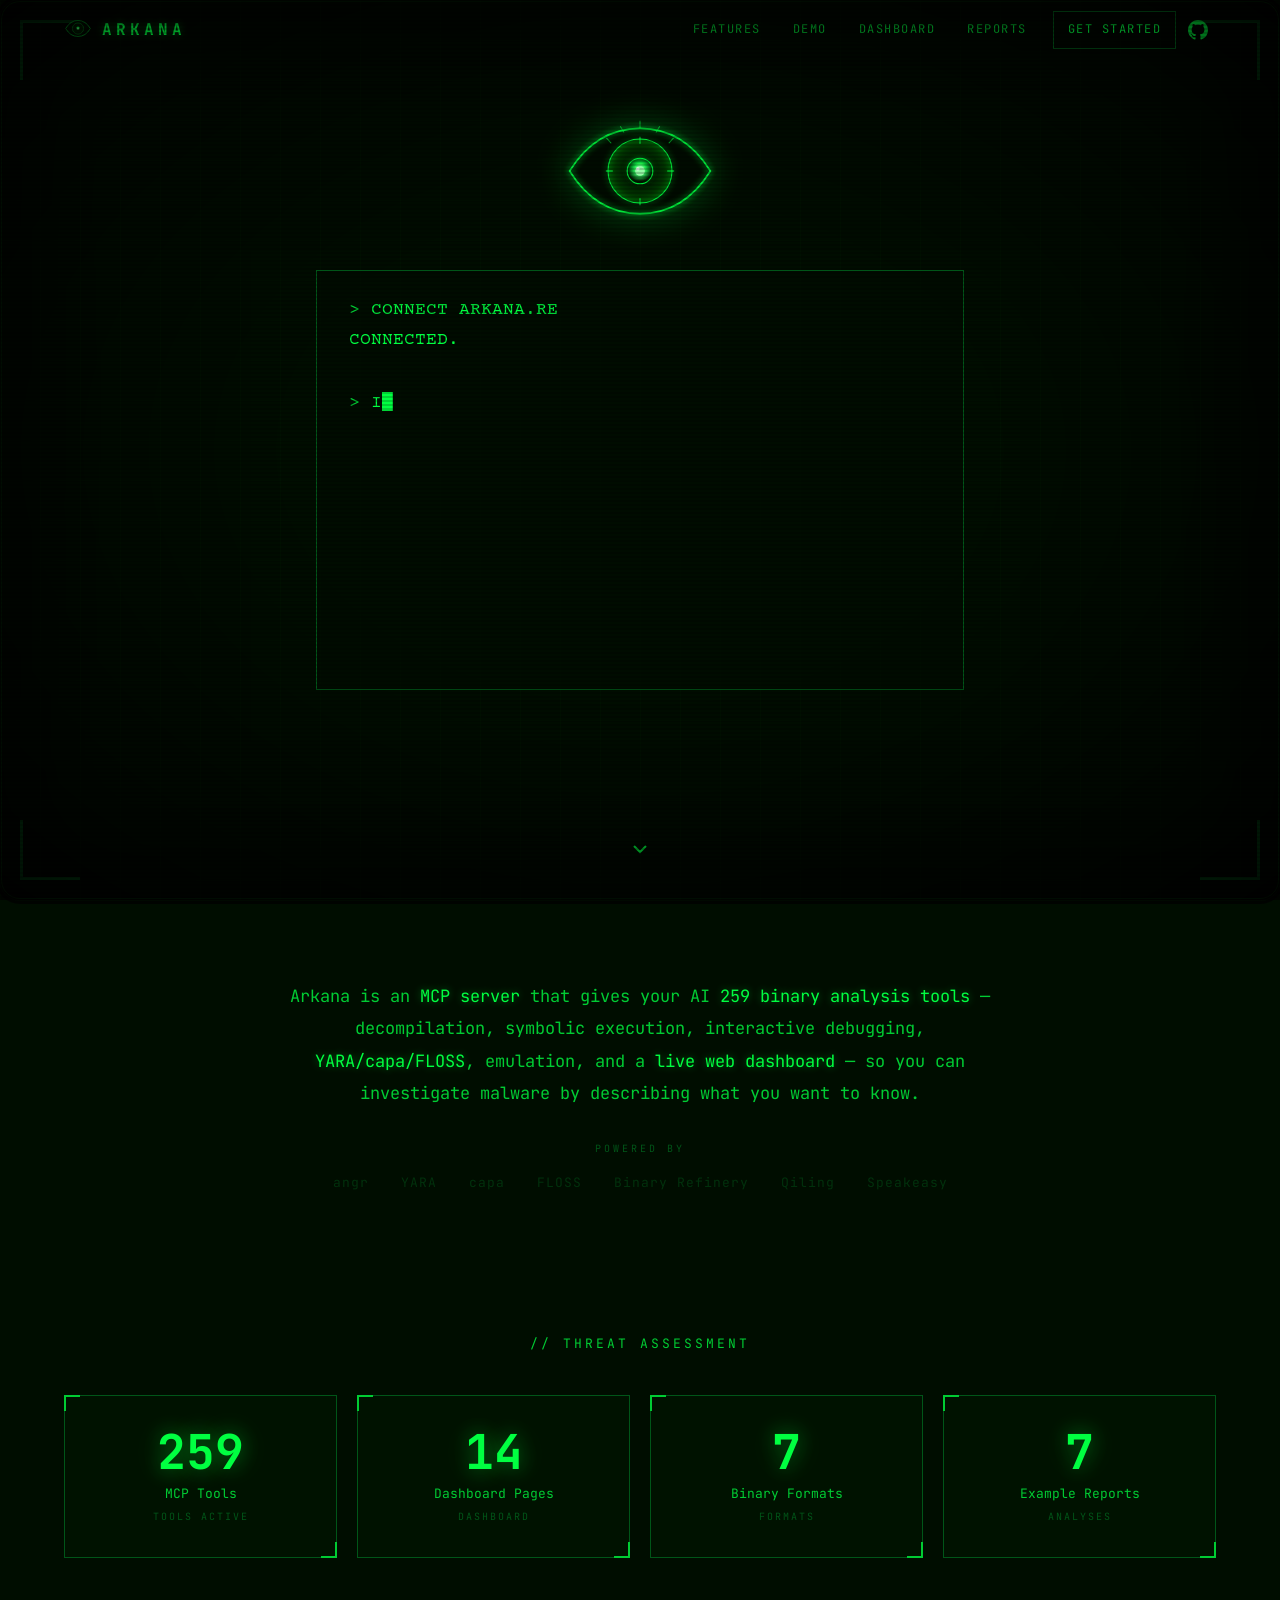
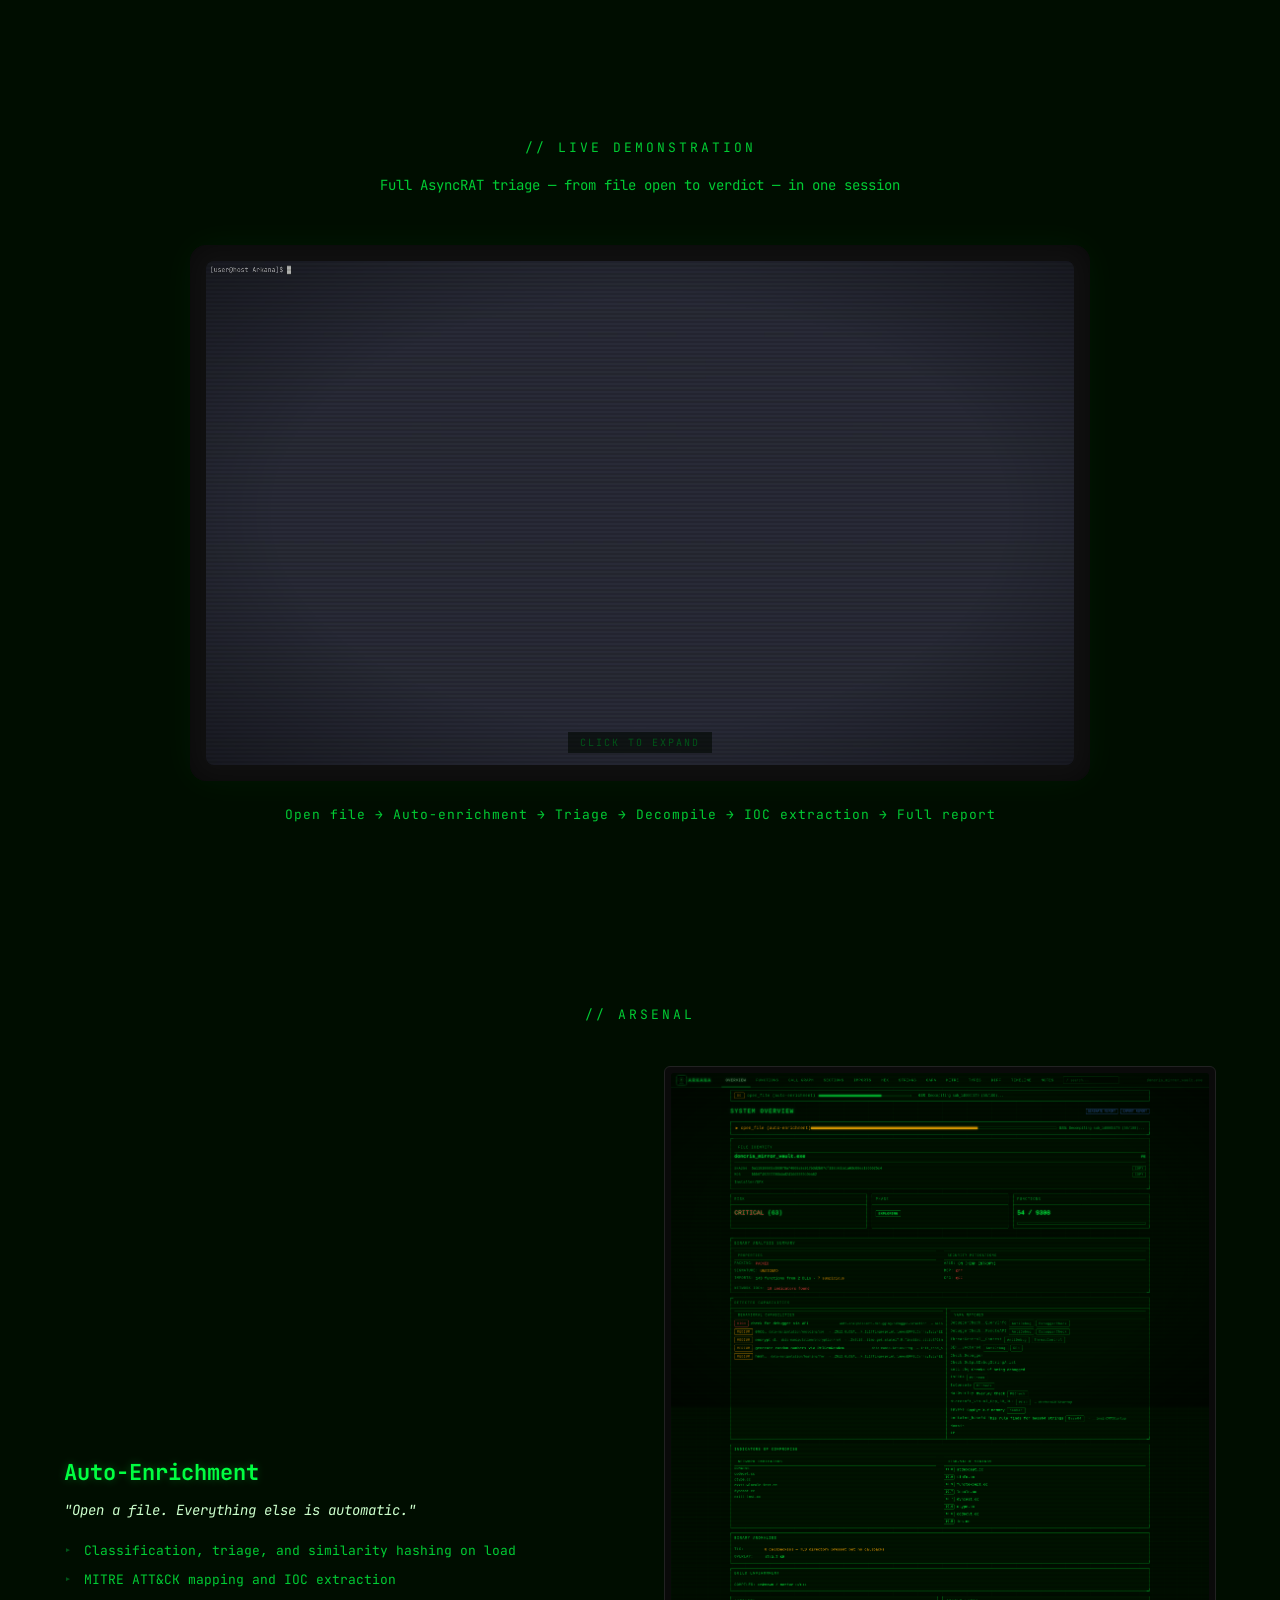
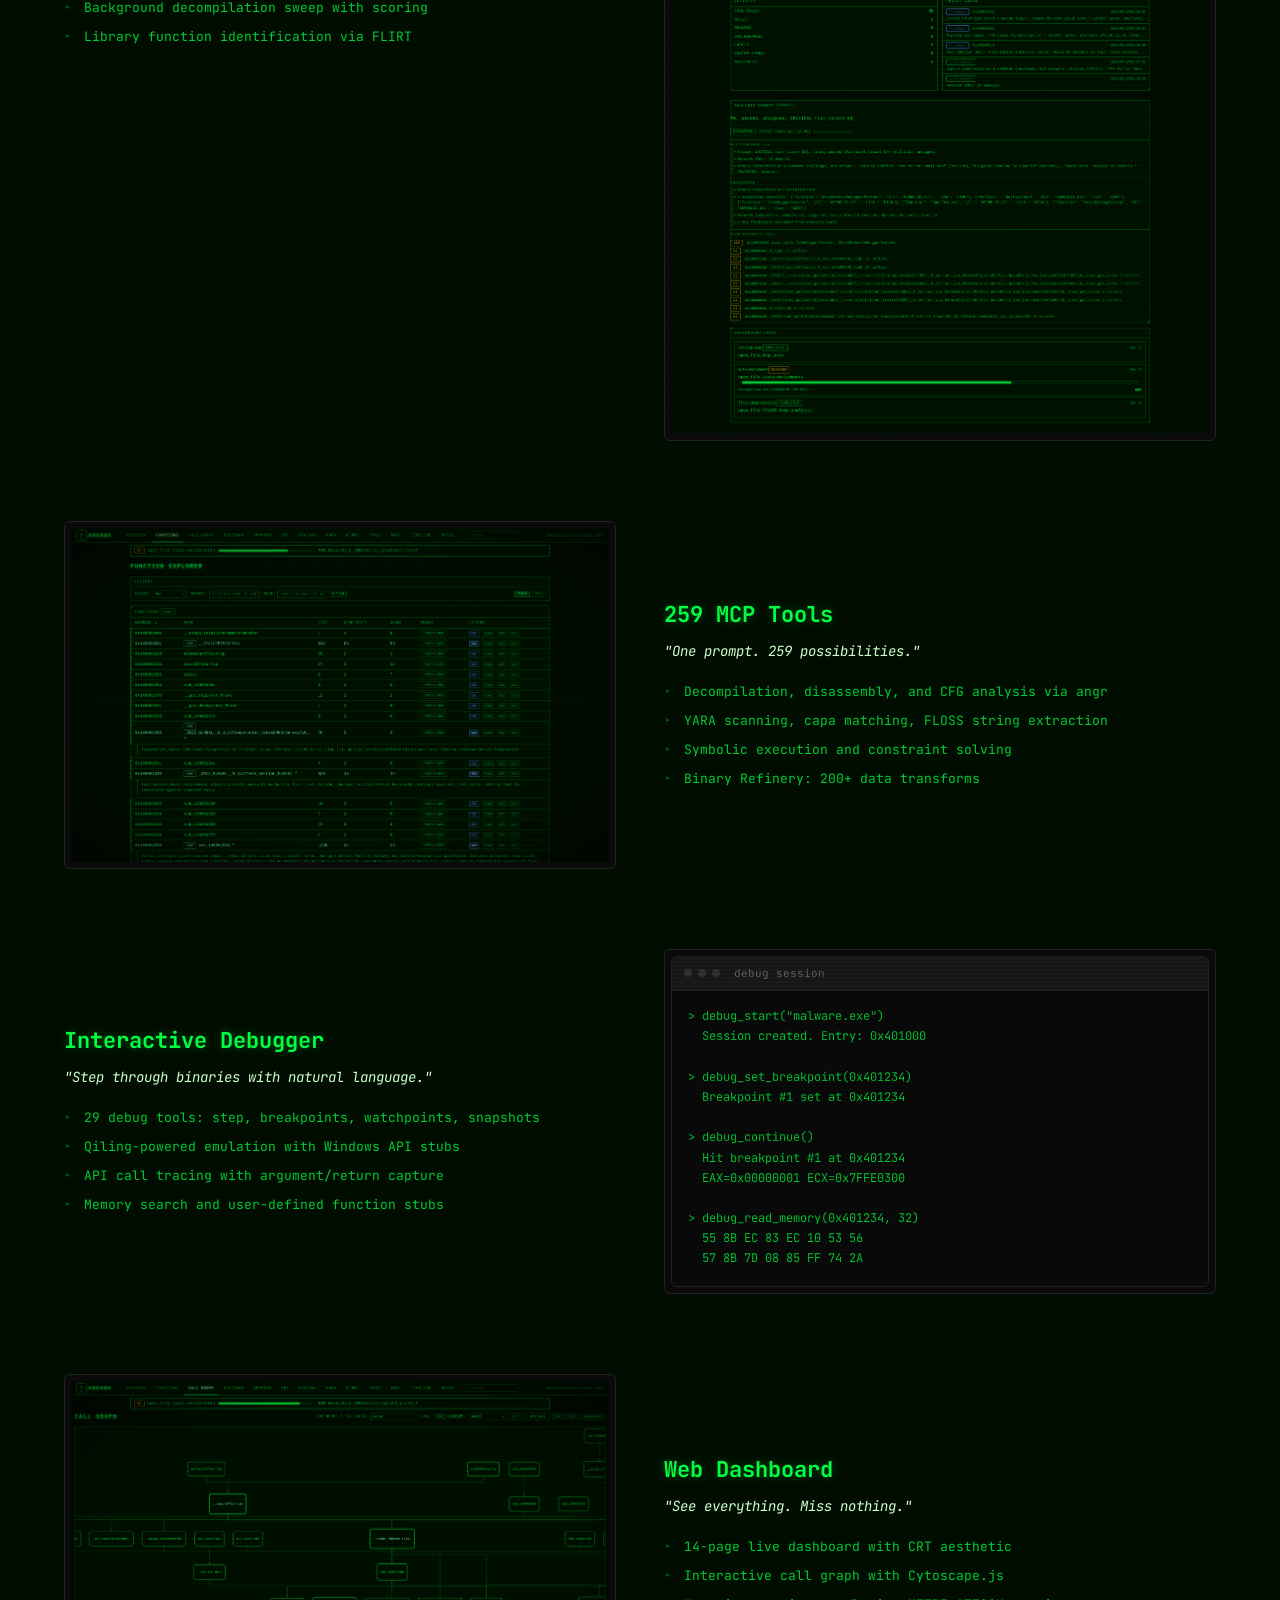
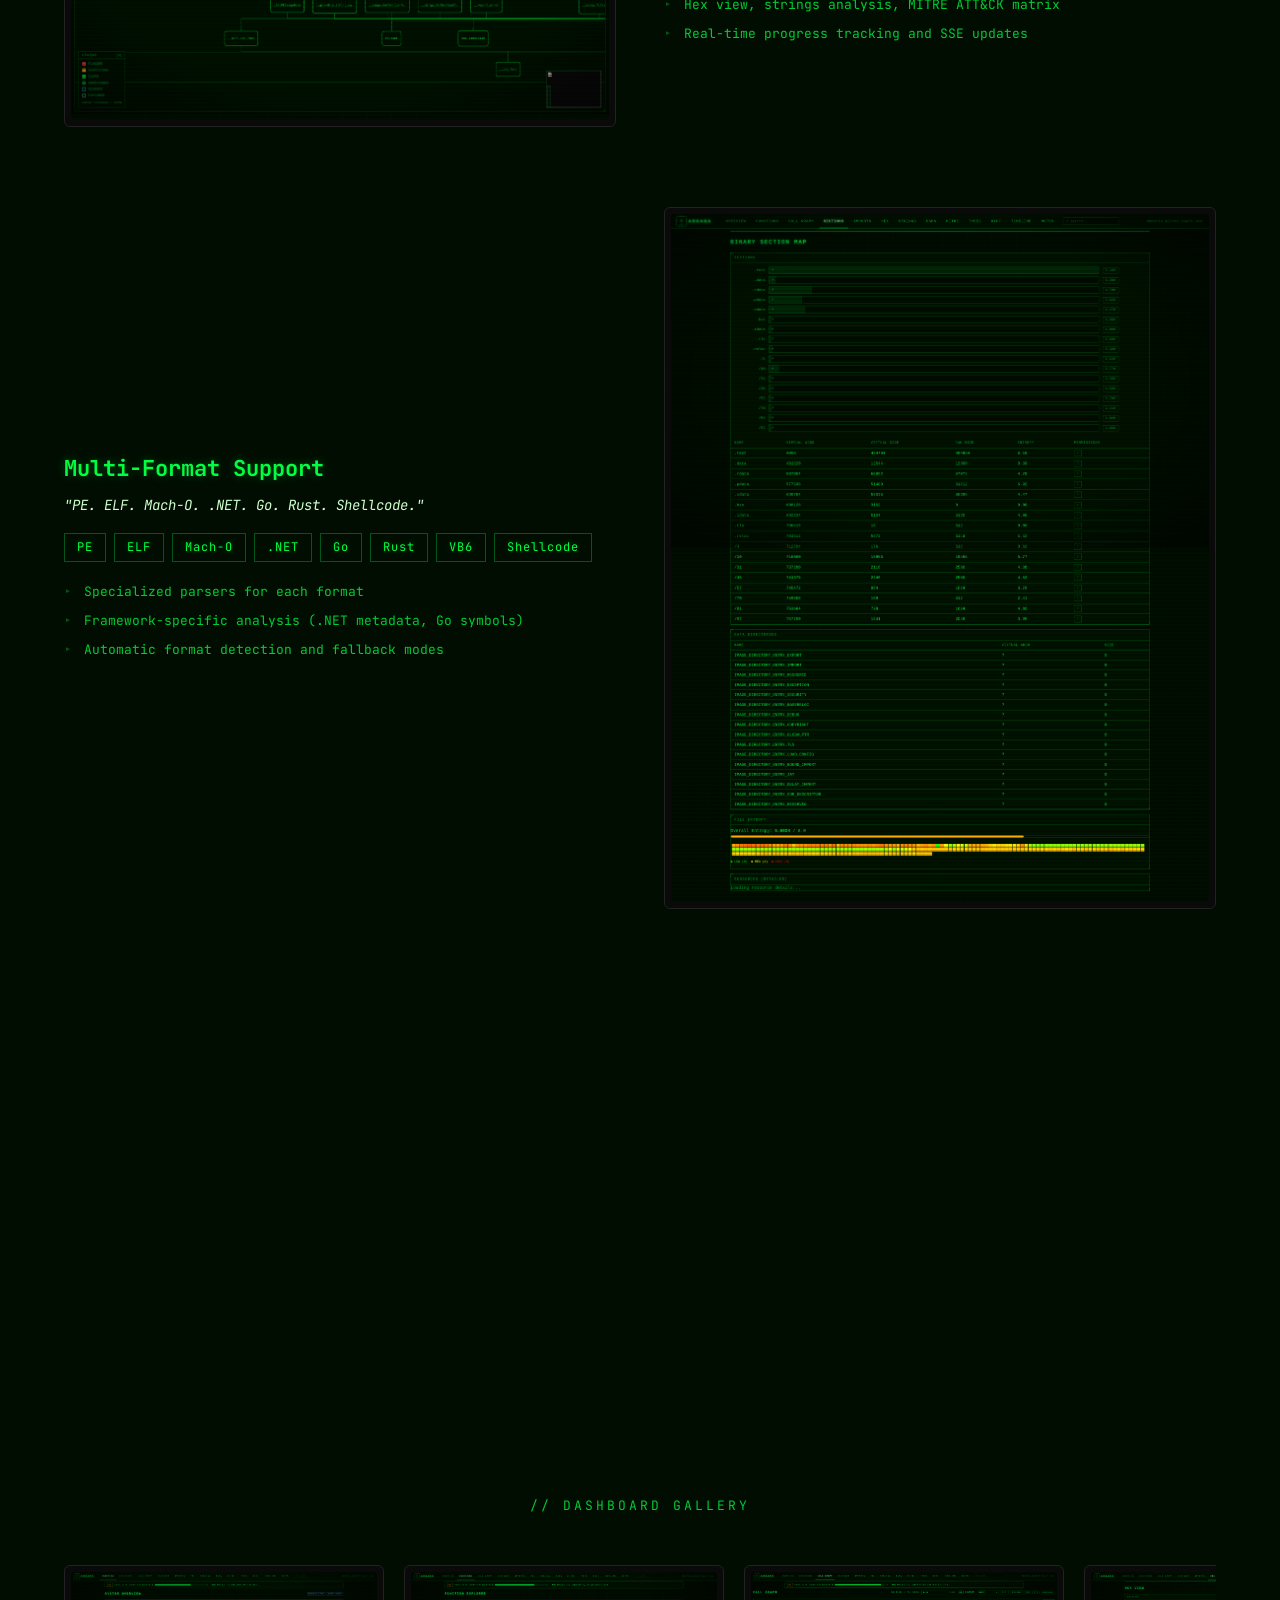
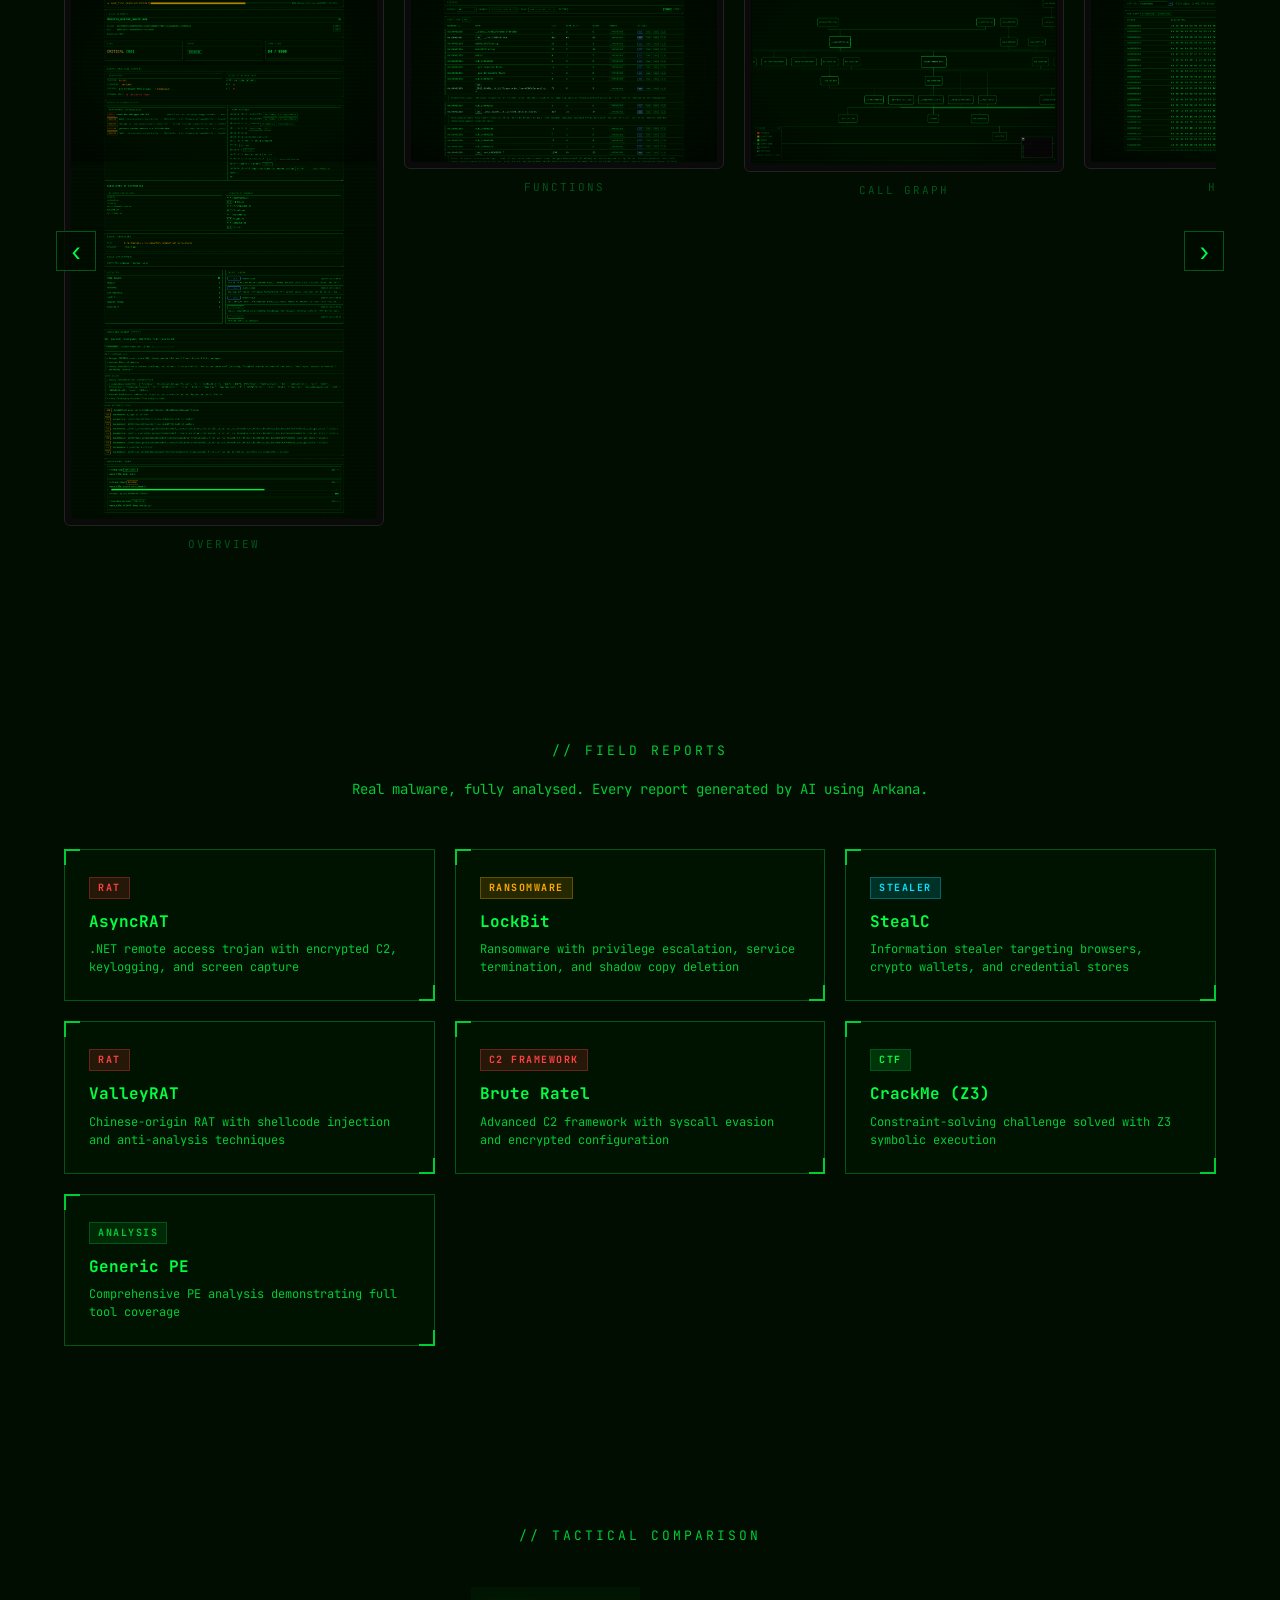
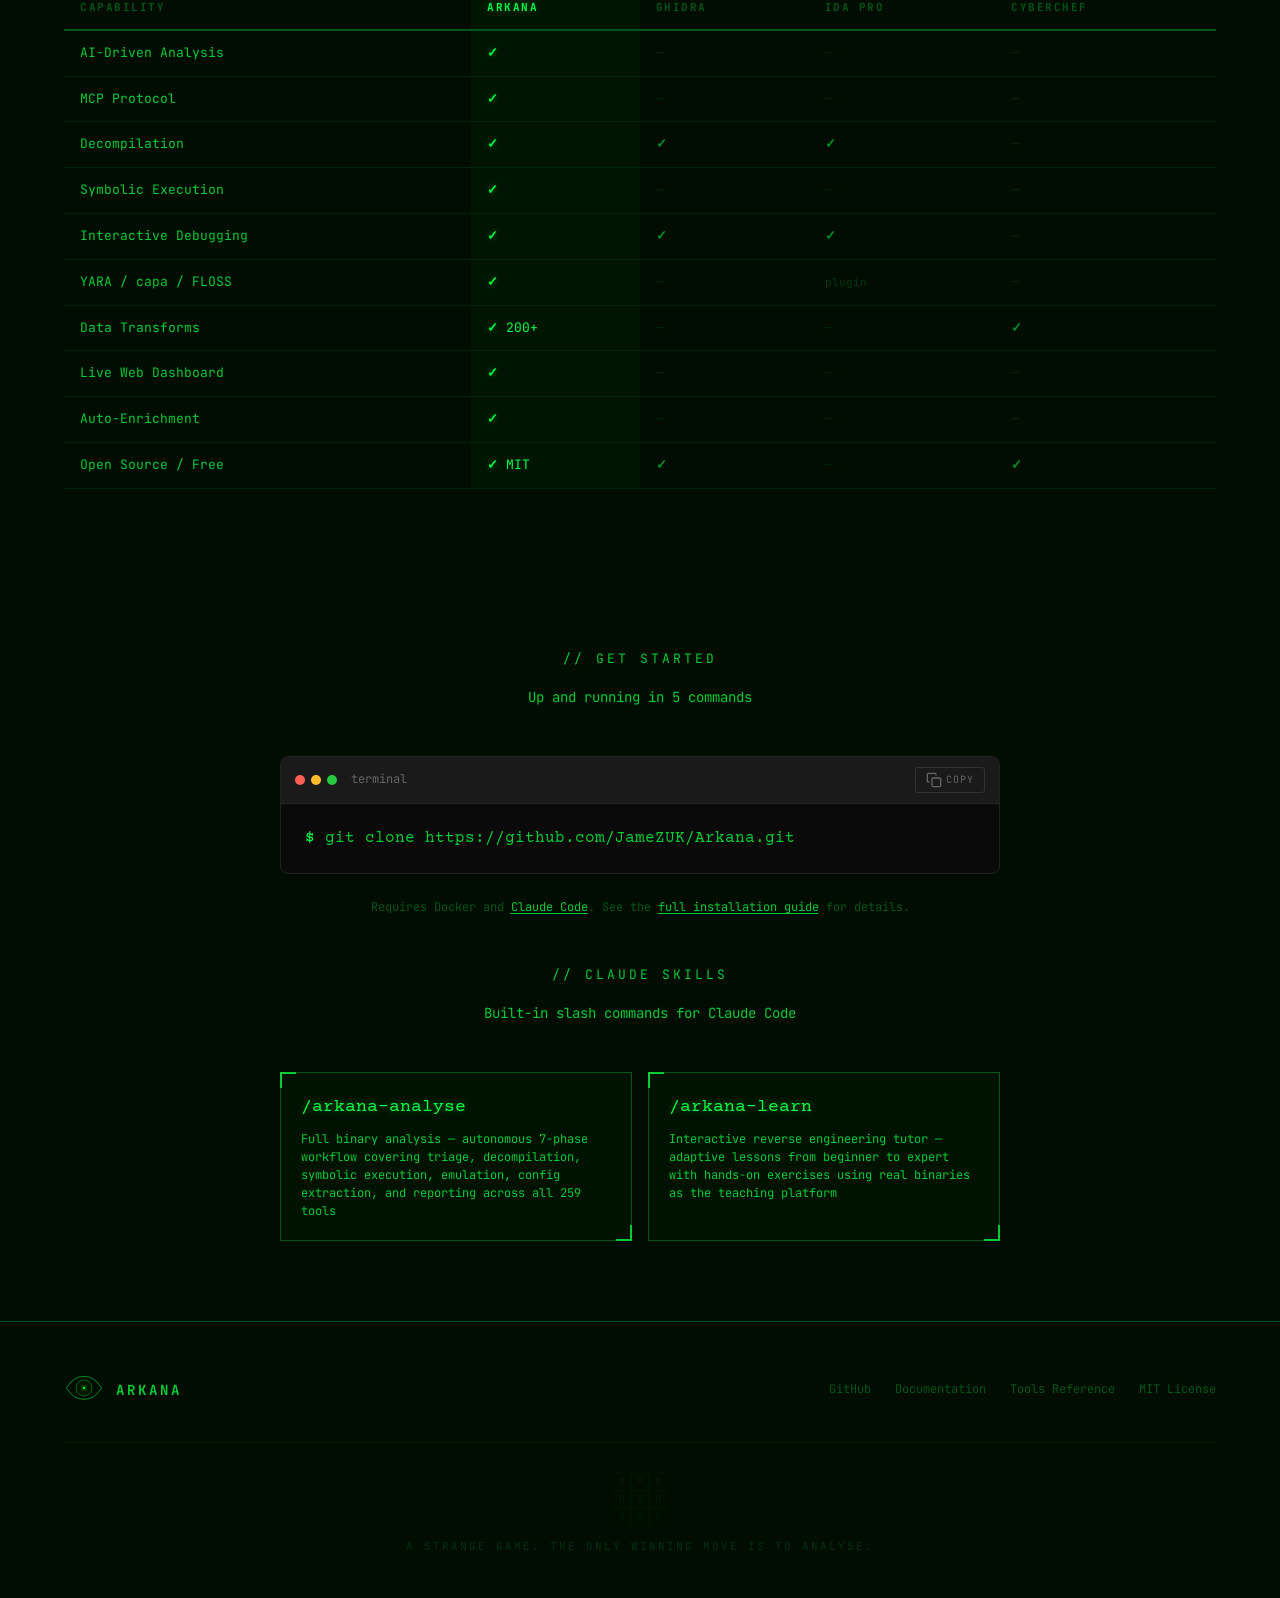
==== commit 019ea530: "Switch terminal font from VT323 to Courier Prime for classic Courier look VT323 is a pixel-art termi" ====
--- a/index.html
+++ b/index.html
@@ -31,11 +31,11 @@
     <!-- Fonts -->
     <link rel="preconnect" href="https://fonts.googleapis.com">
     <link rel="preconnect" href="https://fonts.gstatic.com" crossorigin>
-    <link rel="preload" as="style" href="https://fonts.googleapis.com/css2?family=JetBrains+Mono:wght@400;700&family=VT323&display=swap">
-    <link rel="stylesheet" href="https://fonts.googleapis.com/css2?family=JetBrains+Mono:wght@400;700&family=VT323&display=swap">
+    <link rel="preload" as="style" href="https://fonts.googleapis.com/css2?family=Courier+Prime:wght@400;700&family=JetBrains+Mono:wght@400;700&family=VT323&display=swap">
+    <link rel="stylesheet" href="https://fonts.googleapis.com/css2?family=Courier+Prime:wght@400;700&family=JetBrains+Mono:wght@400;700&family=VT323&display=swap">
 
     <!-- Styles -->
-    <link rel="stylesheet" href="/css/style.css?v=8">
+    <link rel="stylesheet" href="/css/style.css?v=9">
 
     <!-- JSON-LD -->
     <script type="application/ld+json">
@@ -744,6 +744,6 @@
     </div>
 
     <!-- IS IT A GAME, OR IS IT REAL? -->
-    <script defer src="/js/main.js?v=8"></script>
+    <script defer src="/js/main.js?v=9"></script>
 </body>
 </html>
--- a/css/style.css
+++ b/css/style.css
@@ -379,8 +379,8 @@
     text-align: left;
     margin-bottom: 32px;
     min-height: 240px;
-    font-family: 'VT323', 'Courier New', monospace;
-    font-size: 22px;
+    font-family: 'Courier Prime', 'Courier New', Courier, monospace;
+    font-size: 18px;
     line-height: 1.7;
 }
 
@@ -1038,14 +1038,14 @@
 
 .terminal-body {
     padding: 20px 24px;
-    font-family: 'VT323', 'Courier New', monospace;
-    font-size: 20px;
+    font-family: 'Courier Prime', 'Courier New', Courier, monospace;
+    font-size: 16px;
     line-height: 1.8;
     color: var(--primary-dim);
     overflow-x: auto;
 }
 .terminal-body code {
-    font-family: 'VT323', 'Courier New', monospace;
+    font-family: 'Courier Prime', 'Courier New', Courier, monospace;
 }
 .terminal-prompt {
     color: var(--primary);
@@ -1243,8 +1243,8 @@
     padding: 20px;
 }
 .skill-cmd {
-    font-family: 'VT323', 'Courier New', monospace;
-    font-size: 22px;
+    font-family: 'Courier Prime', 'Courier New', Courier, monospace;
+    font-size: 18px;
     color: var(--primary);
     text-shadow: 0 0 8px rgba(0, 255, 65, 0.4);
     display: block;
@@ -1403,7 +1403,7 @@
     .compare-scroll-hint { display: block; }
 
     .quickstart-terminal { margin: 0 -8px; border-radius: 0; }
-    .terminal-body { font-size: 16px; padding: 16px; }
+    .terminal-body { font-size: 13px; padding: 16px; }
 
     .skills-grid { grid-template-columns: 1fr; }
 
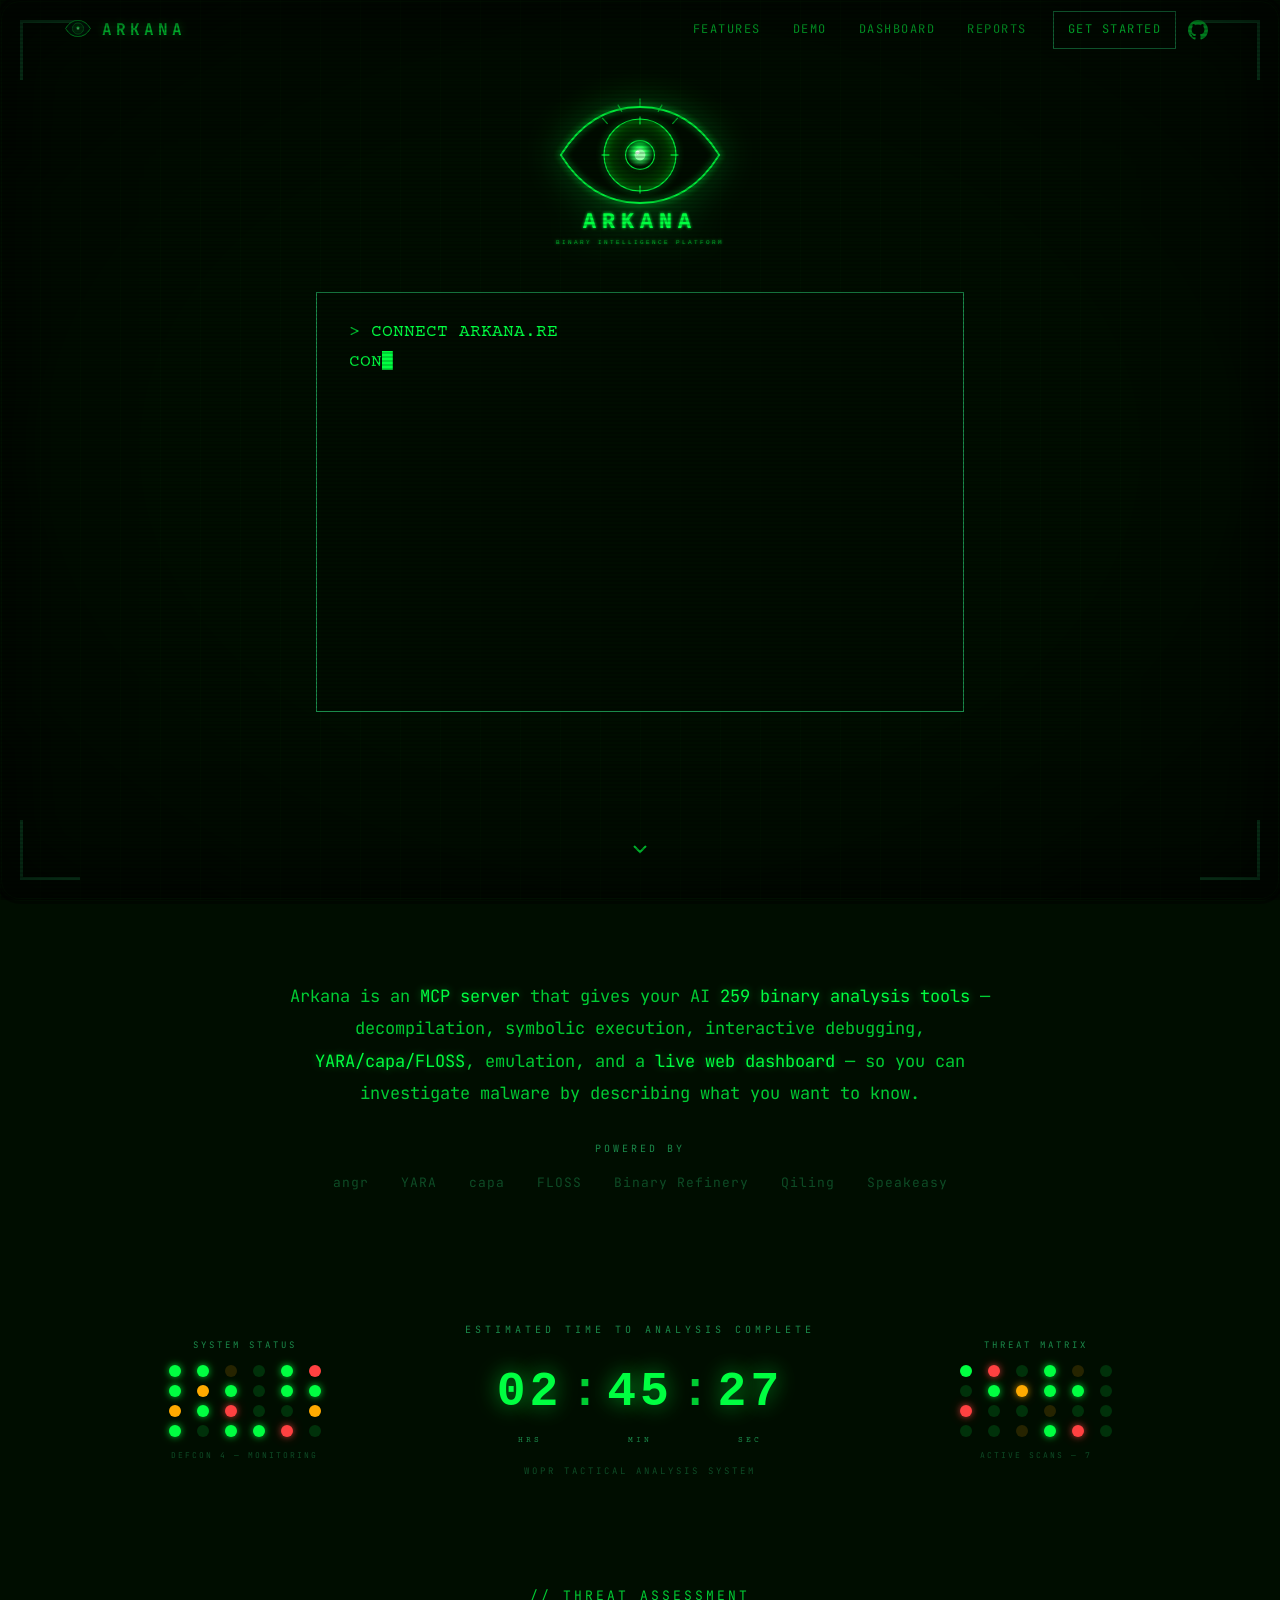
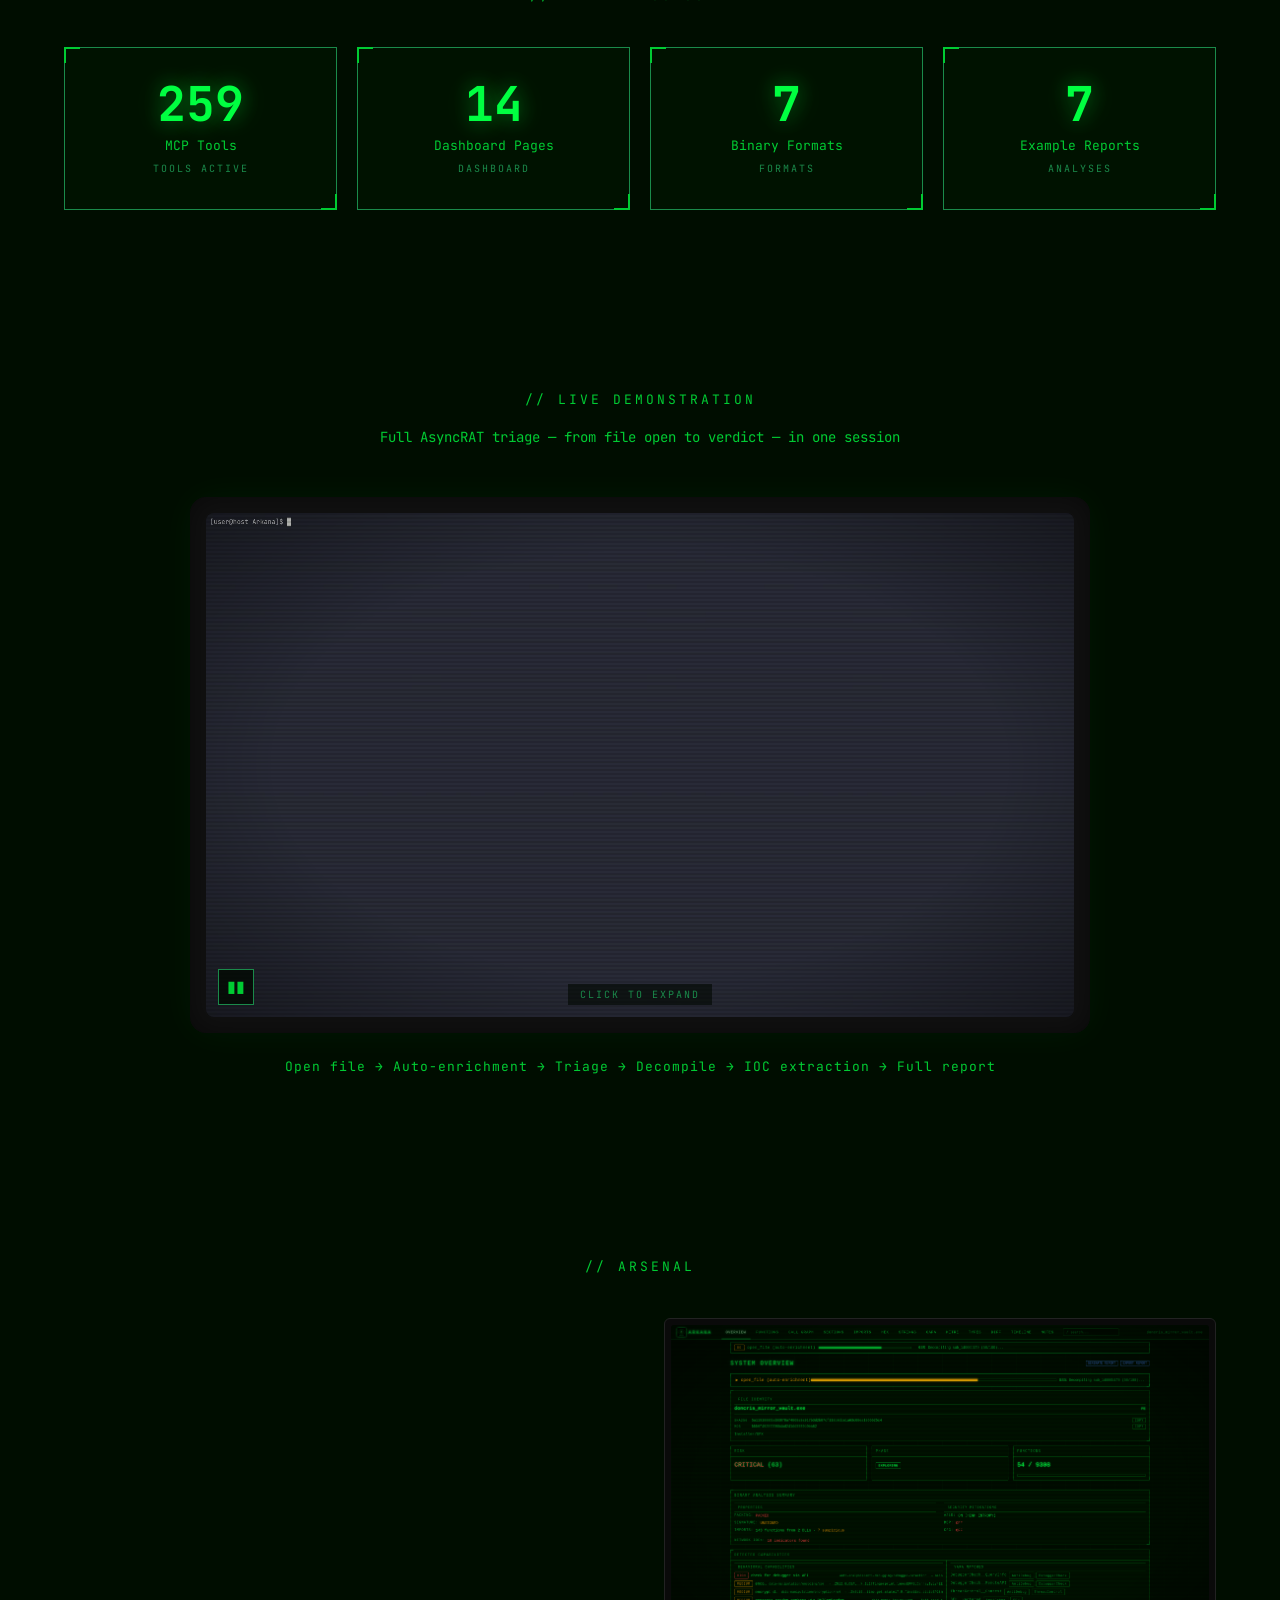
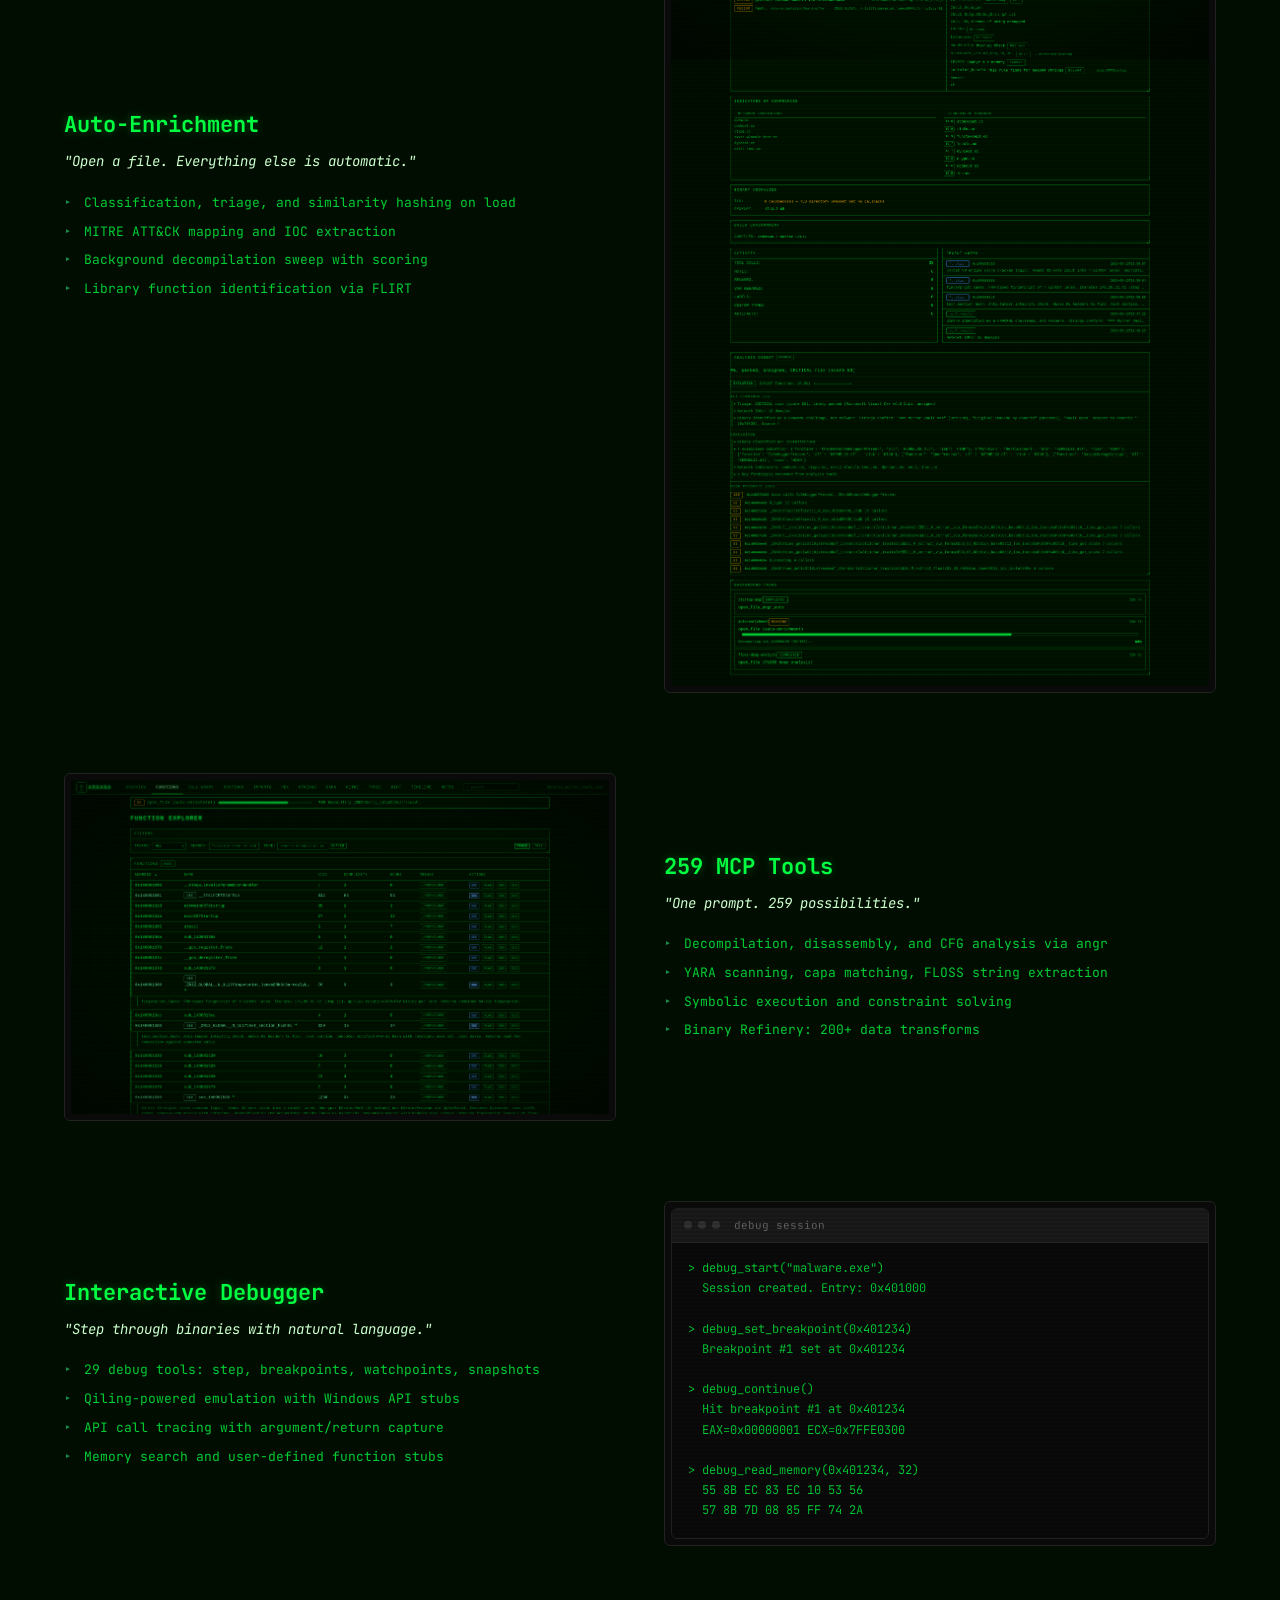
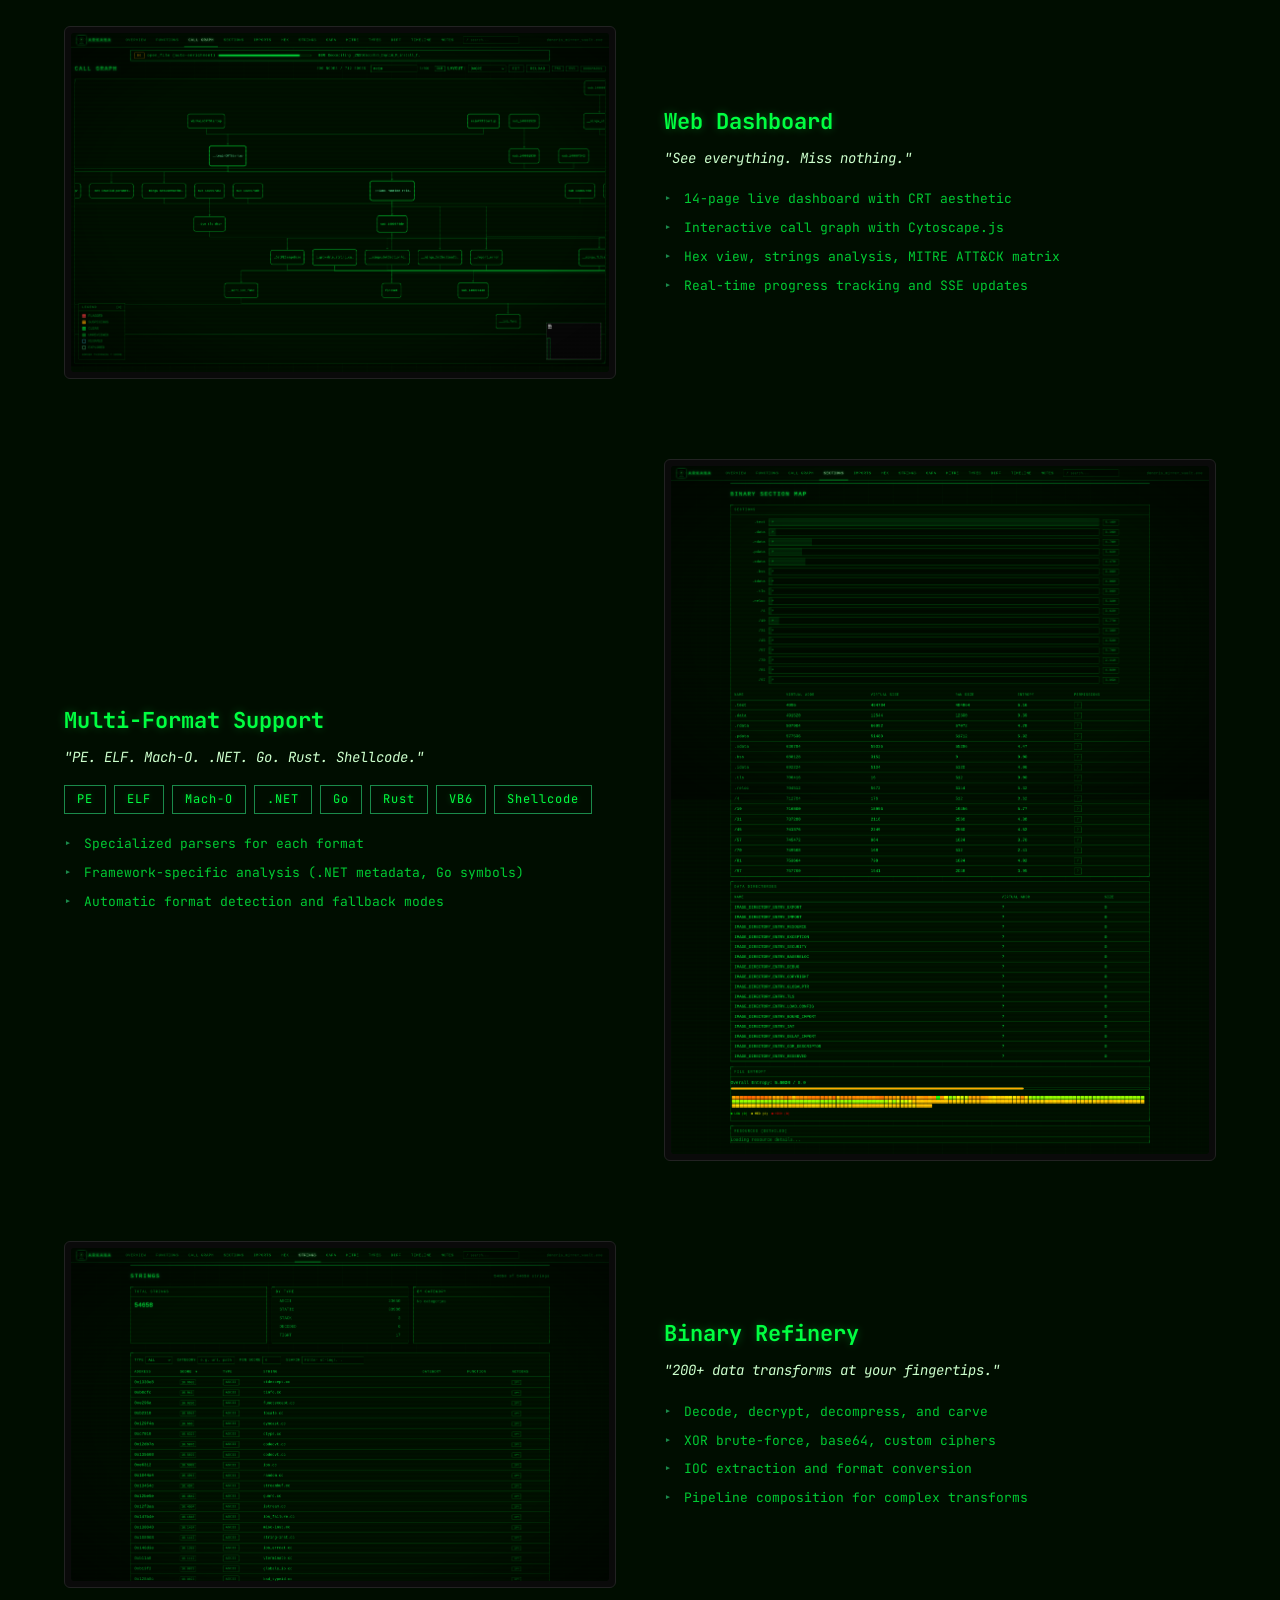
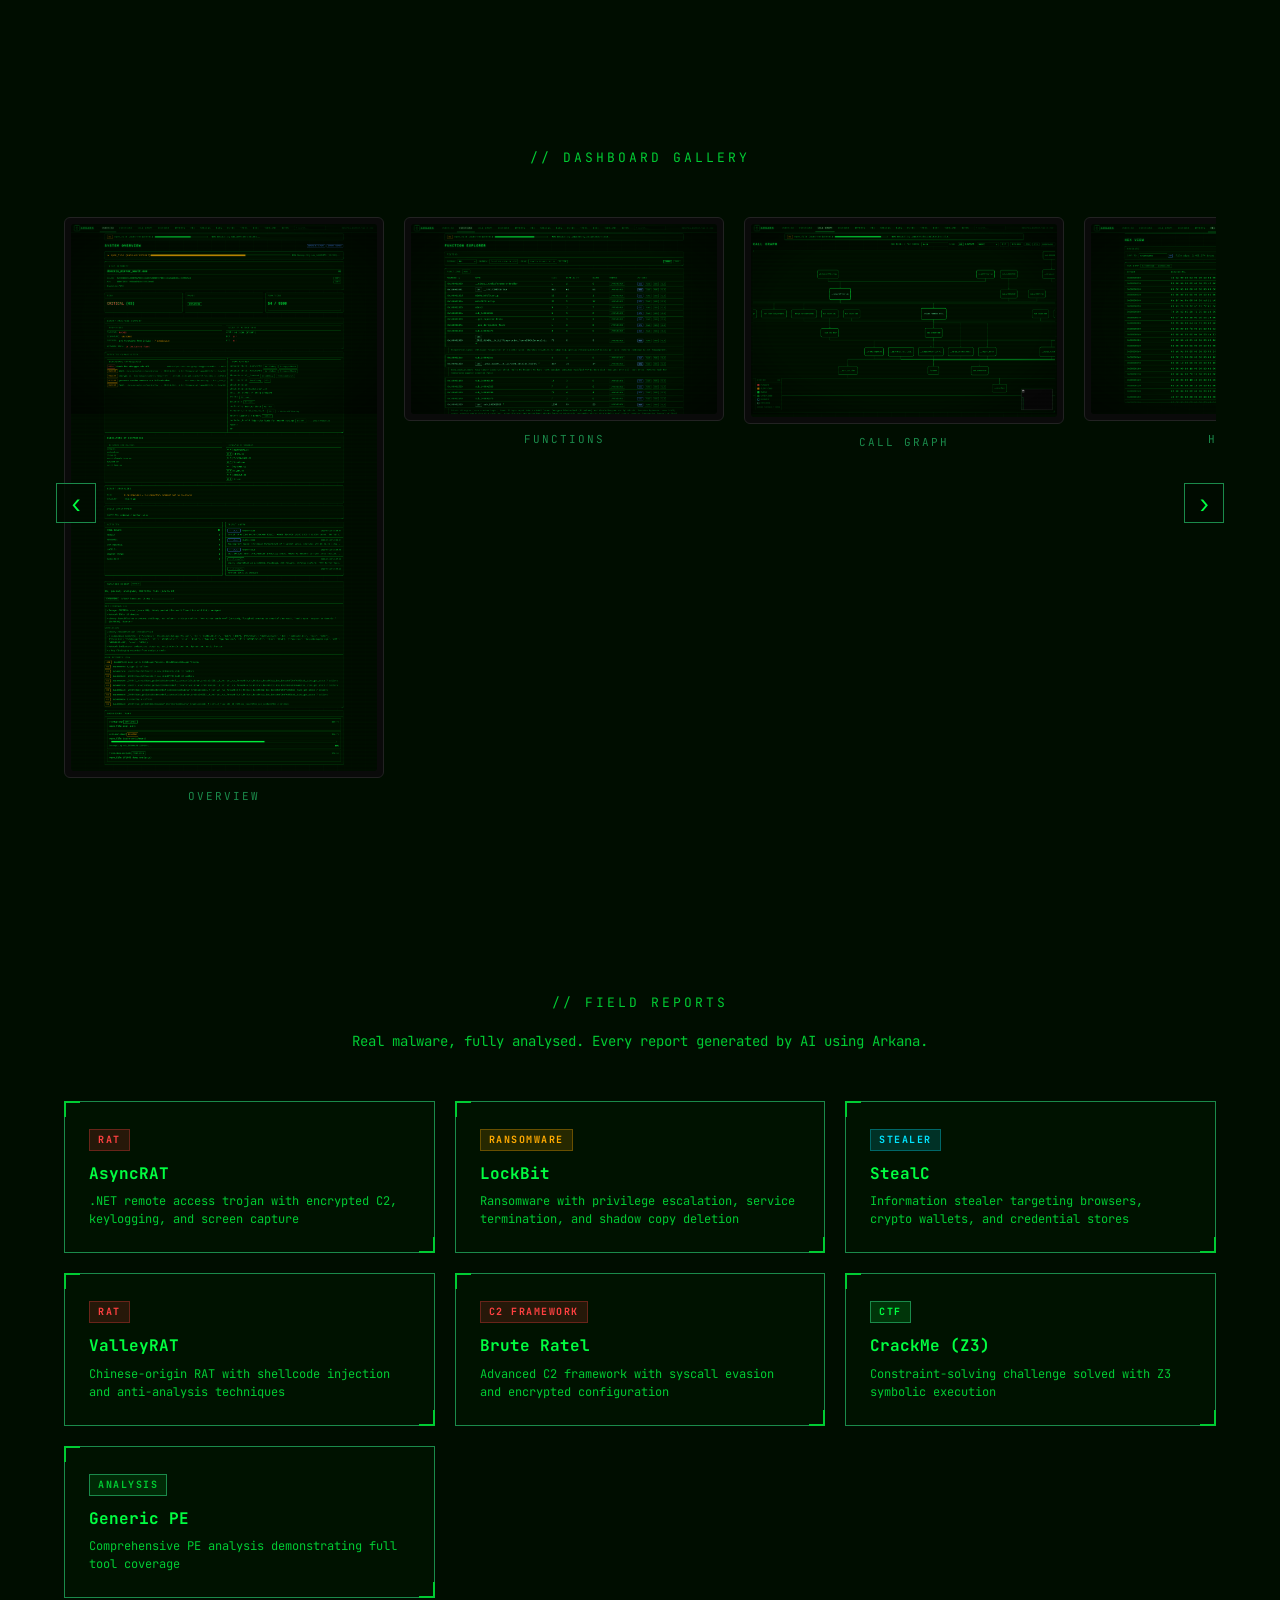
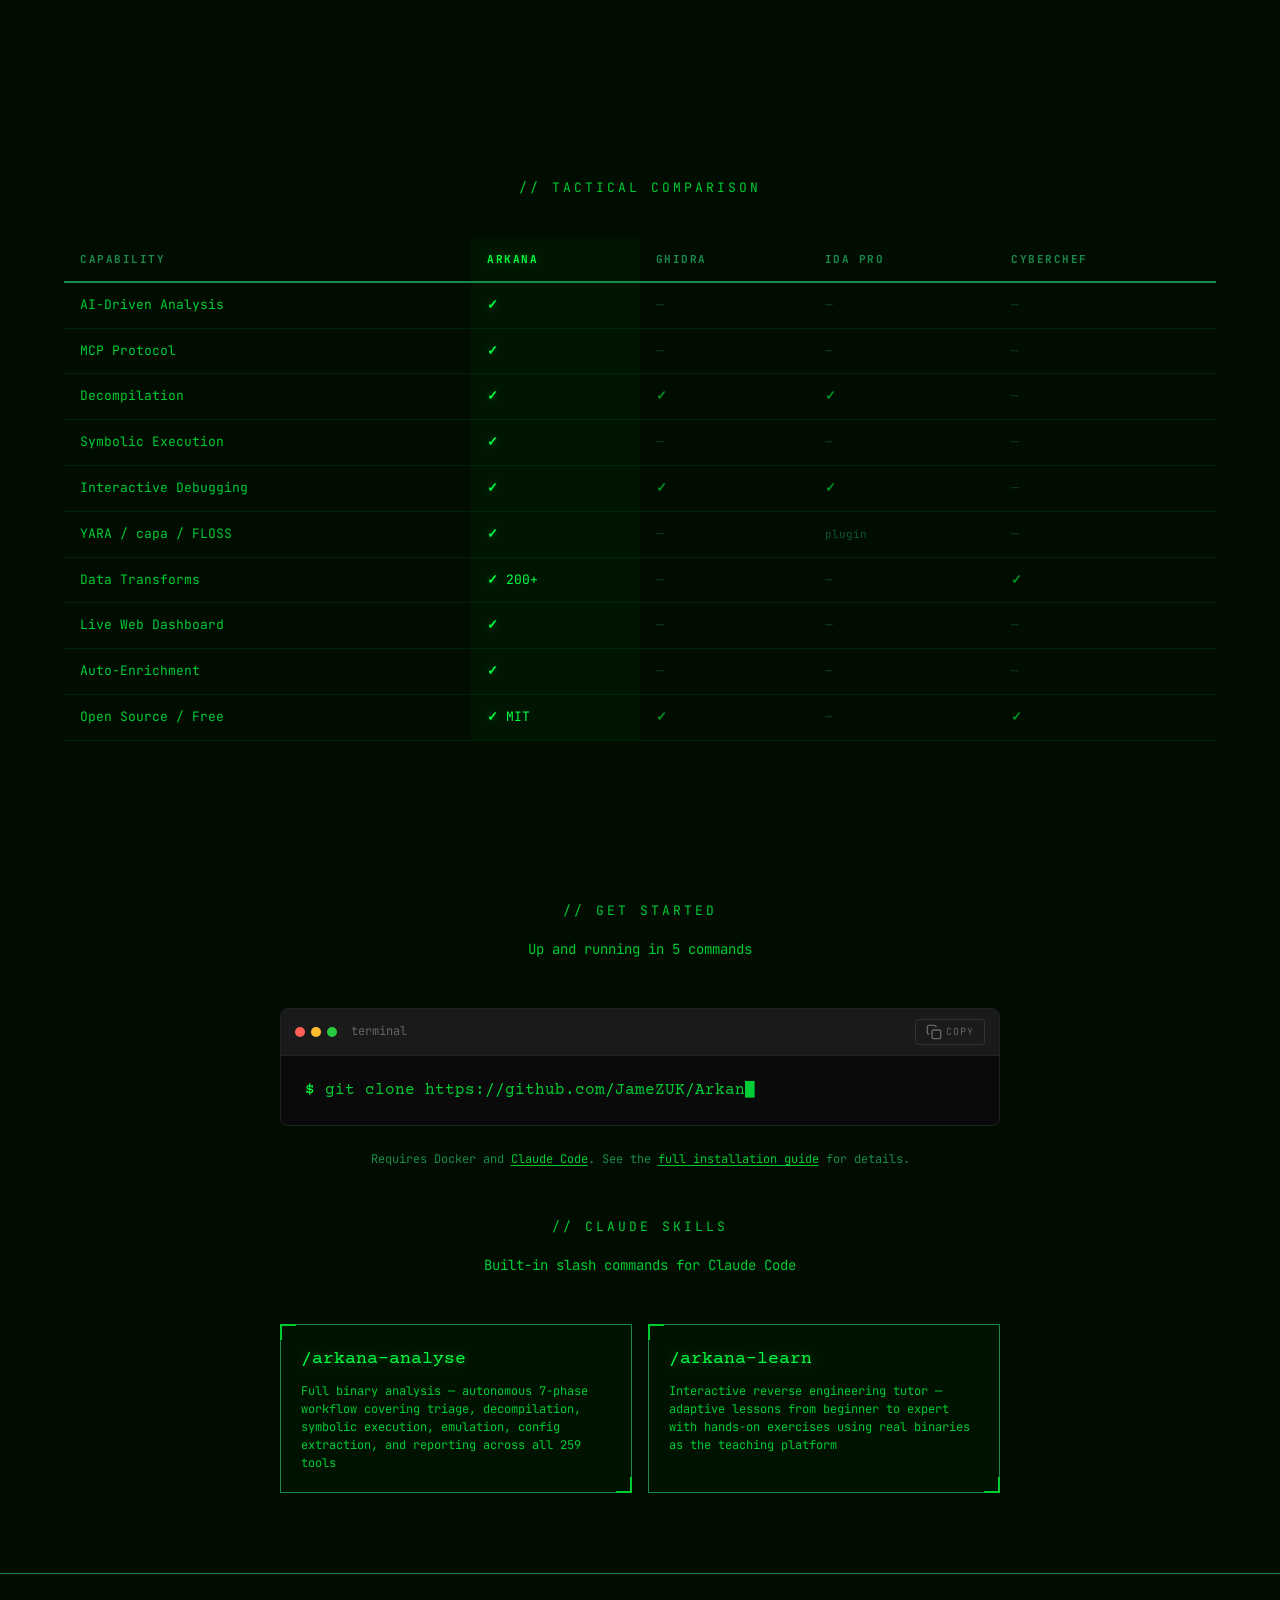
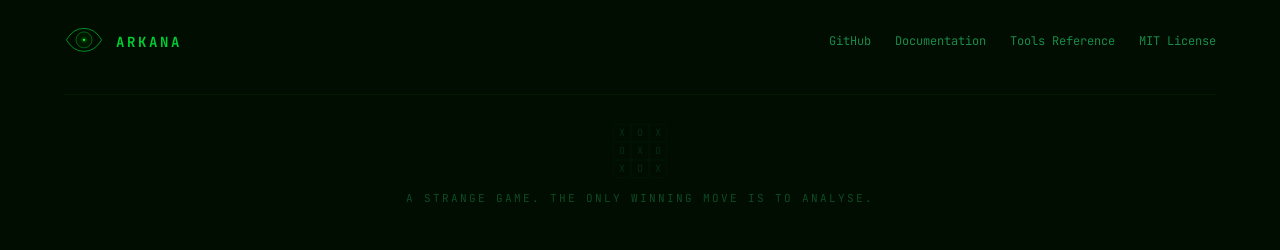
==== commit 2a660bcd: "Fix 16 issues, redesign hero logo, add WOPR blink/lights/countdown Bug fixes: lightbox hover, dead J" ====
--- a/index.html
+++ b/index.html
@@ -28,14 +28,16 @@
     <link rel="icon" href="/img/favicon.ico" type="image/x-icon">
     <link rel="apple-touch-icon" href="/img/apple-touch-icon.png">
 
+    <!-- Theme color -->
+    <meta name="theme-color" content="#000d00">
+
     <!-- Fonts -->
     <link rel="preconnect" href="https://fonts.googleapis.com">
     <link rel="preconnect" href="https://fonts.gstatic.com" crossorigin>
-    <link rel="preload" as="style" href="https://fonts.googleapis.com/css2?family=Courier+Prime:wght@400;700&family=JetBrains+Mono:wght@400;700&family=VT323&display=swap">
     <link rel="stylesheet" href="https://fonts.googleapis.com/css2?family=Courier+Prime:wght@400;700&family=JetBrains+Mono:wght@400;700&family=VT323&display=swap">
 
     <!-- Styles -->
-    <link rel="stylesheet" href="/css/style.css?v=9">
+    <link rel="stylesheet" href="/css/style.css?v=11">
 
     <!-- JSON-LD -->
     <script type="application/ld+json">
@@ -96,13 +98,17 @@
                         <radialGradient id="navPupil" cx="50%" cy="40%" r="50%">
                             <stop offset="0%" style="stop-color:#ccffcc"/>
                             <stop offset="35%" style="stop-color:#00ff41;stop-opacity:0.9"/>
-                            <stop offset="100%" style="stop-color:#001400"/>
+                            <stop offset="100%" style="stop-color:#003a10"/>
                         </radialGradient>
+                        <filter id="navGlow" x="-40%" y="-40%" width="180%" height="180%">
+                            <feGaussianBlur stdDeviation="8" result="b"/>
+                            <feMerge><feMergeNode in="b"/><feMergeNode in="SourceGraphic"/></feMerge>
+                        </filter>
                     </defs>
-                    <path d="M18,134 Q68,48 150,48 Q232,48 282,134 Q232,220 150,220 Q68,220 18,134 Z" fill="#000c00" stroke="#00ff41" stroke-width="5"/>
-                    <ellipse cx="150" cy="134" rx="60" ry="60" fill="#001800" stroke="#00ff41" stroke-width="3"/>
-                    <ellipse cx="150" cy="134" rx="24" ry="24" fill="url(#navPupil)"/>
-                    <ellipse cx="150" cy="134" rx="9" ry="9" fill="#99ffaa"/>
+                    <path d="M18,134 Q68,48 150,48 Q232,48 282,134 Q232,220 150,220 Q68,220 18,134 Z" fill="#001a08" stroke="#00ff41" stroke-width="6" filter="url(#navGlow)"/>
+                    <ellipse cx="150" cy="134" rx="60" ry="60" fill="#003a10" stroke="#00ff41" stroke-width="4"/>
+                    <ellipse cx="150" cy="134" rx="24" ry="24" fill="url(#navPupil)" filter="url(#navGlow)"/>
+                    <ellipse cx="150" cy="134" rx="9" ry="9" fill="#bbffcc" filter="url(#navGlow)"/>
                 </svg>
                 <span class="nav-logo-text">ARKANA</span>
             </a>
@@ -157,8 +163,8 @@
 
             <div class="hero-content">
                 <!-- Logo -->
-                <div class="hero-logo" aria-label="Arkana eye logo">
-                    <svg class="hero-logo-svg" viewBox="0 0 300 220" width="160" height="120" aria-hidden="true">
+                <div class="hero-logo" aria-label="Arkana — Binary Intelligence Platform">
+                    <svg class="hero-logo-svg" viewBox="0 0 400 300" width="240" height="180" aria-hidden="true">
                         <defs>
                             <radialGradient id="heroPupil" cx="50%" cy="40%" r="50%">
                                 <stop offset="0%" style="stop-color:#ccffcc"/>
@@ -178,29 +184,53 @@
                                 <feGaussianBlur stdDeviation="6" result="b"/>
                                 <feMerge><feMergeNode in="b"/><feMergeNode in="SourceGraphic"/></feMerge>
                             </filter>
+                            <filter id="heroGlowText" x="-20%" y="-20%" width="140%" height="140%">
+                                <feGaussianBlur stdDeviation="3" result="b"/>
+                                <feMerge><feMergeNode in="b"/><feMergeNode in="SourceGraphic"/></feMerge>
+                            </filter>
                         </defs>
-                        <ellipse cx="150" cy="110" rx="140" ry="85" fill="url(#heroAura)" opacity="0.5"/>
-                        <path d="M18,110 Q68,30 150,30 Q232,30 282,110 Q232,190 150,190 Q68,190 18,110 Z" fill="#000c00"/>
-                        <path d="M18,110 Q68,30 150,30 Q232,30 282,110 Q232,190 150,190 Q68,190 18,110 Z" fill="none" stroke="#00ff41" stroke-width="3" filter="url(#heroGlow)" opacity="0.9"/>
-                        <ellipse cx="150" cy="110" rx="60" ry="60" fill="url(#heroIris)"/>
-                        <ellipse cx="150" cy="110" rx="60" ry="60" fill="none" stroke="#00ff41" stroke-width="2" filter="url(#heroGlow)" opacity="0.9"/>
+                        <!-- Clip path for eye interior -->
+                        <clipPath id="heroEyeClip">
+                            <path d="M68,110 Q118,30 200,30 Q282,30 332,110 Q282,190 200,190 Q118,190 68,110 Z"/>
+                        </clipPath>
+                        <!-- Eye centered at cx=200, cy=110 -->
+                        <ellipse cx="200" cy="110" rx="140" ry="85" fill="url(#heroAura)" opacity="0.5"/>
+                        <path d="M68,110 Q118,30 200,30 Q282,30 332,110 Q282,190 200,190 Q118,190 68,110 Z" fill="#000c00"/>
+                        <path d="M68,110 Q118,30 200,30 Q282,30 332,110 Q282,190 200,190 Q118,190 68,110 Z" fill="none" stroke="#00ff41" stroke-width="3" filter="url(#heroGlow)" opacity="0.9"/>
+                        <ellipse cx="200" cy="110" rx="60" ry="60" fill="url(#heroIris)"/>
+                        <ellipse cx="200" cy="110" rx="60" ry="60" fill="none" stroke="#00ff41" stroke-width="2" filter="url(#heroGlow)" opacity="0.9"/>
                         <g stroke="#00ff41" stroke-width="2.5" opacity="0.7">
-                            <line x1="150" y1="46" x2="150" y2="59"/>
-                            <line x1="150" y1="161" x2="150" y2="174"/>
-                            <line x1="86" y1="110" x2="99" y2="110"/>
-                            <line x1="201" y1="110" x2="214" y2="110"/>
+                            <line x1="200" y1="46" x2="200" y2="59"/>
+                            <line x1="200" y1="161" x2="200" y2="174"/>
+                            <line x1="136" y1="110" x2="149" y2="110"/>
+                            <line x1="251" y1="110" x2="264" y2="110"/>
                         </g>
-                        <ellipse cx="150" cy="110" rx="24" ry="24" fill="url(#heroPupil)" filter="url(#heroGlow)"/>
-                        <ellipse cx="150" cy="110" rx="24" ry="24" fill="none" stroke="#00ff41" stroke-width="2" opacity="0.9"/>
-                        <ellipse cx="150" cy="110" rx="9" ry="9" fill="#99ffaa" filter="url(#heroGlow)"/>
-                        <ellipse cx="146" cy="106" rx="3.5" ry="3" fill="white" opacity="0.8"/>
+                        <!-- Pupil with WOPR-style pulse -->
+                        <ellipse class="hero-pupil-glow" cx="200" cy="110" rx="24" ry="24" fill="url(#heroPupil)" filter="url(#heroGlow)"/>
+                        <ellipse cx="200" cy="110" rx="24" ry="24" fill="none" stroke="#00ff41" stroke-width="2" opacity="0.9"/>
+                        <ellipse class="hero-pupil-core" cx="200" cy="110" rx="9" ry="9" fill="#99ffaa" filter="url(#heroGlow)"/>
+                        <ellipse cx="196" cy="106" rx="3.5" ry="3" fill="white" opacity="0.8"/>
                         <g stroke="#00ff41" stroke-width="2" opacity="0.6">
-                            <line x1="150" y1="30" x2="150" y2="16"/>
-                            <line x1="120" y1="38" x2="113" y2="26"/>
-                            <line x1="180" y1="38" x2="187" y2="26"/>
-                            <line x1="96" y1="58" x2="87" y2="48"/>
-                            <line x1="204" y1="58" x2="213" y2="48"/>
+                            <line x1="200" y1="30" x2="200" y2="16"/>
+                            <line x1="170" y1="38" x2="163" y2="26"/>
+                            <line x1="230" y1="38" x2="237" y2="26"/>
+                            <line x1="146" y1="58" x2="137" y2="48"/>
+                            <line x1="254" y1="58" x2="263" y2="48"/>
                         </g>
+                        <!-- Eyelid blink — upper and lower lids close together -->
+                        <g clip-path="url(#heroEyeClip)">
+                            <rect class="hero-eyelid" x="50" width="300" height="200" fill="#000c00">
+                                <animate attributeName="y" values="-200;-200;-90;-90;-200" keyTimes="0;0.92;0.96;0.97;1" dur="5s" repeatCount="indefinite"/>
+                            </rect>
+                            <rect class="hero-eyelid" x="50" width="300" height="200" fill="#000c00">
+                                <animate attributeName="y" values="220;220;110;110;220" keyTimes="0;0.92;0.96;0.97;1" dur="5s" repeatCount="indefinite"/>
+                            </rect>
+                        </g>
+                        <!-- ARKANA wordmark below eye -->
+                        <text x="200" y="232" font-family="'Courier New', Courier, monospace" font-size="36" font-weight="900" letter-spacing="10" text-anchor="middle" fill="#003300">ARKANA</text>
+                        <text x="200" y="232" font-family="'Courier New', Courier, monospace" font-size="36" font-weight="900" letter-spacing="10" text-anchor="middle" fill="#00ff41" filter="url(#heroGlowText)">ARKANA</text>
+                        <!-- Subtitle -->
+                        <text x="200" y="258" font-family="'Courier New', Courier, monospace" font-size="10" letter-spacing="4" text-anchor="middle" fill="#00cc33" opacity="0.8" filter="url(#heroGlowText)">BINARY INTELLIGENCE PLATFORM</text>
                     </svg>
                 </div>
 
@@ -265,6 +295,90 @@
             </div>
         </section>
 
+        <!-- WOPR Panel — Countdown + Indicator Lights -->
+        <div class="wopr-panel reveal" role="presentation">
+            <div class="container">
+                <div class="wopr-panel-grid">
+                    <!-- Indicator lights (left) -->
+                    <div class="wopr-lights" aria-hidden="true">
+                        <div class="wopr-lights-label">SYSTEM STATUS</div>
+                        <div class="wopr-lights-grid" id="wopr-lights">
+                            <span class="wopr-led" data-color="green"></span>
+                            <span class="wopr-led" data-color="green"></span>
+                            <span class="wopr-led" data-color="amber"></span>
+                            <span class="wopr-led" data-color="green"></span>
+                            <span class="wopr-led" data-color="green"></span>
+                            <span class="wopr-led" data-color="red"></span>
+                            <span class="wopr-led" data-color="green"></span>
+                            <span class="wopr-led" data-color="amber"></span>
+                            <span class="wopr-led" data-color="green"></span>
+                            <span class="wopr-led" data-color="green"></span>
+                            <span class="wopr-led" data-color="green"></span>
+                            <span class="wopr-led" data-color="green"></span>
+                            <span class="wopr-led" data-color="amber"></span>
+                            <span class="wopr-led" data-color="green"></span>
+                            <span class="wopr-led" data-color="red"></span>
+                            <span class="wopr-led" data-color="green"></span>
+                            <span class="wopr-led" data-color="green"></span>
+                            <span class="wopr-led" data-color="amber"></span>
+                            <span class="wopr-led" data-color="green"></span>
+                            <span class="wopr-led" data-color="green"></span>
+                            <span class="wopr-led" data-color="green"></span>
+                            <span class="wopr-led" data-color="green"></span>
+                            <span class="wopr-led" data-color="red"></span>
+                            <span class="wopr-led" data-color="green"></span>
+                        </div>
+                        <div class="wopr-lights-sub">DEFCON 4 — MONITORING</div>
+                    </div>
+
+                    <!-- Countdown timer (center) -->
+                    <div class="wopr-countdown" aria-label="WOPR-style countdown timer">
+                        <div class="wopr-countdown-label">ESTIMATED TIME TO ANALYSIS COMPLETE</div>
+                        <div class="wopr-countdown-display" id="wopr-countdown">
+                            <span class="wopr-digit-group"><span class="wopr-digits" data-unit="h">00</span><span class="wopr-unit">HRS</span></span>
+                            <span class="wopr-separator">:</span>
+                            <span class="wopr-digit-group"><span class="wopr-digits" data-unit="m">00</span><span class="wopr-unit">MIN</span></span>
+                            <span class="wopr-separator">:</span>
+                            <span class="wopr-digit-group"><span class="wopr-digits" data-unit="s">00</span><span class="wopr-unit">SEC</span></span>
+                        </div>
+                        <div class="wopr-countdown-sub">WOPR TACTICAL ANALYSIS SYSTEM</div>
+                    </div>
+
+                    <!-- Indicator lights (right) -->
+                    <div class="wopr-lights" aria-hidden="true">
+                        <div class="wopr-lights-label">THREAT MATRIX</div>
+                        <div class="wopr-lights-grid" id="wopr-lights-2">
+                            <span class="wopr-led" data-color="green"></span>
+                            <span class="wopr-led" data-color="red"></span>
+                            <span class="wopr-led" data-color="green"></span>
+                            <span class="wopr-led" data-color="green"></span>
+                            <span class="wopr-led" data-color="amber"></span>
+                            <span class="wopr-led" data-color="green"></span>
+                            <span class="wopr-led" data-color="green"></span>
+                            <span class="wopr-led" data-color="green"></span>
+                            <span class="wopr-led" data-color="amber"></span>
+                            <span class="wopr-led" data-color="green"></span>
+                            <span class="wopr-led" data-color="green"></span>
+                            <span class="wopr-led" data-color="green"></span>
+                            <span class="wopr-led" data-color="red"></span>
+                            <span class="wopr-led" data-color="green"></span>
+                            <span class="wopr-led" data-color="green"></span>
+                            <span class="wopr-led" data-color="amber"></span>
+                            <span class="wopr-led" data-color="green"></span>
+                            <span class="wopr-led" data-color="green"></span>
+                            <span class="wopr-led" data-color="green"></span>
+                            <span class="wopr-led" data-color="green"></span>
+                            <span class="wopr-led" data-color="amber"></span>
+                            <span class="wopr-led" data-color="green"></span>
+                            <span class="wopr-led" data-color="red"></span>
+                            <span class="wopr-led" data-color="green"></span>
+                        </div>
+                        <div class="wopr-lights-sub">ACTIVE SCANS — 7</div>
+                    </div>
+                </div>
+            </div>
+        </div>
+
         <!-- Section 3: Stats — Threat Assessment -->
         <section id="stats" class="section stats">
             <div class="container">
@@ -307,6 +421,7 @@
                                 <source src="/img/demo.mp4" type="video/mp4">
                                 <p>Your browser doesn't support embedded video. <a href="https://github.com/JameZUK/Arkana/blob/main/docs/demos/demo-asyncrat.gif">View the demo on GitHub</a>.</p>
                             </video>
+                            <button class="crt-pause-btn" id="demo-pause-btn" aria-label="Pause video">&#9646;&#9646;</button>
                             <div class="crt-scanlines" aria-hidden="true"></div>
                             <div class="crt-vignette" aria-hidden="true"></div>
                             <button class="crt-click-overlay" id="demo-expand-btn" aria-label="Click to expand demo video">
@@ -563,6 +678,7 @@
                 <h2 class="section-label reveal">// TACTICAL COMPARISON</h2>
                 <div class="compare-table-wrap reveal">
                     <table class="compare-table">
+                        <caption class="sr-only">Feature comparison between Arkana, Ghidra, IDA Pro, and CyberChef</caption>
                         <thead>
                             <tr>
                                 <th>CAPABILITY</th>
--- a/css/style.css
+++ b/css/style.css
@@ -7,7 +7,7 @@
     --bg-surface: #001200;
     --primary: #00ff41;
     --primary-dim: #00cc33;
-    --primary-ghost: #005518;
+    --primary-ghost: #1a8a4a;
     --highlight: #ccffcc;
     --danger: #ff4141;
     --warning: #ffaa00;
@@ -83,8 +83,9 @@
 .vignette {
     position: fixed;
     inset: 0;
-    background: radial-gradient(ellipse at center, transparent 40%, rgba(0, 0, 0, 0.65) 100%);
+    background: radial-gradient(ellipse at center, transparent 55%, rgba(0, 0, 0, 0.35) 100%);
     pointer-events: none;
+    z-index: 9997;
 }
 
 /* CRT barrel curvature — dark corners + curved bezel rim */
@@ -93,10 +94,10 @@
     inset: -4px;
     border-radius: 24px;
     box-shadow:
-        inset 0 0 100px 40px rgba(0, 0, 0, 0.6),
-        inset 0 0 250px rgba(0, 0, 0, 0.25),
+        inset 0 0 60px 20px rgba(0, 0, 0, 0.35),
+        inset 0 0 150px rgba(0, 0, 0, 0.15),
         inset 0 0 3px rgba(0, 255, 65, 0.08);
-    border: 3px solid rgba(0, 0, 0, 0.7);
+    border: 3px solid rgba(0, 0, 0, 0.4);
     outline: 1px solid rgba(0, 255, 65, 0.04);
     outline-offset: -6px;
     pointer-events: none;
@@ -322,6 +323,7 @@
     border-radius: 50%;
     opacity: 0;
     animation: particleDrift 12s ease-in-out infinite;
+    will-change: transform, opacity;
 }
 .particle:nth-child(1)  { left: 10%; bottom: 20%; animation-delay: 0s; animation-duration: 14s; }
 .particle:nth-child(2)  { left: 25%; bottom: 10%; animation-delay: 1.5s; animation-duration: 11s; }
@@ -359,7 +361,7 @@
 }
 
 .hero-logo {
-    margin-bottom: 32px;
+    margin-bottom: 16px;
     animation: logoPulse 3s ease-in-out infinite;
 }
 .hero-logo-svg {
@@ -369,6 +371,22 @@
 @keyframes logoPulse {
     0%, 100% { filter: drop-shadow(0 0 20px rgba(0, 255, 65, 0.3)); }
     50% { filter: drop-shadow(0 0 35px rgba(0, 255, 65, 0.5)); }
+}
+
+/* WOPR-style pupil pulse — indicator light throb */
+.hero-pupil-glow {
+    animation: woprPulse 2.5s ease-in-out infinite;
+}
+.hero-pupil-core {
+    animation: woprCorePulse 2.5s ease-in-out infinite;
+}
+@keyframes woprPulse {
+    0%, 100% { opacity: 0.85; }
+    50% { opacity: 1; }
+}
+@keyframes woprCorePulse {
+    0%, 100% { opacity: 0.7; fill: #99ffaa; }
+    50% { opacity: 1; fill: #ccffdd; }
 }
 
 /* Terminal typing */
@@ -498,6 +516,140 @@
     text-shadow: 0 0 8px rgba(0, 255, 65, 0.4);
 }
 
+/* ===== WOPR Panel ===== */
+.wopr-panel {
+    padding: 48px 0;
+    position: relative;
+    z-index: 1;
+}
+.wopr-panel-grid {
+    display: grid;
+    grid-template-columns: 1fr auto 1fr;
+    gap: 40px;
+    align-items: center;
+}
+
+/* Countdown (center) */
+.wopr-countdown {
+    text-align: center;
+}
+.wopr-countdown-label {
+    font-size: 10px;
+    letter-spacing: 4px;
+    color: var(--primary-ghost);
+    margin-bottom: 16px;
+}
+.wopr-countdown-display {
+    display: flex;
+    align-items: baseline;
+    justify-content: center;
+    gap: 0;
+    font-family: 'Courier Prime', 'Courier New', Courier, monospace;
+}
+.wopr-digit-group {
+    display: inline-flex;
+    flex-direction: column;
+    align-items: center;
+    gap: 4px;
+}
+.wopr-digits {
+    font-size: 48px;
+    font-weight: 700;
+    color: var(--primary);
+    text-shadow: 0 0 20px rgba(0, 255, 65, 0.5), 0 0 40px rgba(0, 255, 65, 0.2);
+    letter-spacing: 4px;
+    min-width: 2.2ch;
+    text-align: center;
+}
+.wopr-unit {
+    font-size: 8px;
+    letter-spacing: 3px;
+    color: var(--primary-ghost);
+}
+.wopr-separator {
+    font-size: 48px;
+    font-weight: 700;
+    color: var(--primary-dim);
+    padding: 0 8px;
+    animation: woprBlink 1s step-end infinite;
+    align-self: flex-start;
+}
+@keyframes woprBlink {
+    0%, 100% { opacity: 1; }
+    50% { opacity: 0.2; }
+}
+.wopr-countdown-sub {
+    font-size: 9px;
+    letter-spacing: 3px;
+    color: var(--primary-ghost);
+    margin-top: 16px;
+    opacity: 0.5;
+}
+
+/* Indicator lights panels */
+.wopr-lights {
+    text-align: center;
+}
+.wopr-lights-label {
+    font-size: 9px;
+    letter-spacing: 3px;
+    color: var(--primary-ghost);
+    margin-bottom: 12px;
+}
+.wopr-lights-grid {
+    display: grid;
+    grid-template-columns: repeat(6, 1fr);
+    gap: 8px;
+    max-width: 160px;
+    margin: 0 auto;
+}
+.wopr-led {
+    width: 12px;
+    height: 12px;
+    border-radius: 50%;
+    display: block;
+    margin: 0 auto;
+    transition: opacity 0.15s;
+}
+.wopr-led[data-color="green"] {
+    background: #00ff41;
+    box-shadow: 0 0 6px rgba(0, 255, 65, 0.6), 0 0 12px rgba(0, 255, 65, 0.3);
+}
+.wopr-led[data-color="amber"] {
+    background: #ffaa00;
+    box-shadow: 0 0 6px rgba(255, 170, 0, 0.6), 0 0 12px rgba(255, 170, 0, 0.3);
+}
+.wopr-led[data-color="red"] {
+    background: #ff4141;
+    box-shadow: 0 0 6px rgba(255, 65, 65, 0.6), 0 0 12px rgba(255, 65, 65, 0.3);
+}
+.wopr-led.dim {
+    opacity: 0.15;
+    box-shadow: none;
+}
+.wopr-lights-sub {
+    font-size: 8px;
+    letter-spacing: 2px;
+    color: var(--primary-ghost);
+    margin-top: 12px;
+    opacity: 0.5;
+}
+
+@media (max-width: 1024px) {
+    .wopr-panel-grid {
+        grid-template-columns: 1fr;
+        gap: 32px;
+    }
+    .wopr-lights { order: 1; }
+    .wopr-countdown { order: 0; }
+    .wopr-lights:last-child { display: none; }
+}
+@media (max-width: 768px) {
+    .wopr-digits { font-size: 32px; }
+    .wopr-separator { font-size: 32px; padding: 0 4px; }
+    .wopr-panel { padding: 32px 0; }
+}
+
 /* ===== Stats ===== */
 .stats { padding: 60px 0 80px; }
 
@@ -592,6 +744,43 @@
     inset: 0;
     background: radial-gradient(ellipse at center, transparent 60%, rgba(0, 0, 0, 0.4) 100%);
     pointer-events: none;
+}
+
+/* Screen-reader only */
+.sr-only {
+    position: absolute;
+    width: 1px;
+    height: 1px;
+    padding: 0;
+    margin: -1px;
+    overflow: hidden;
+    clip: rect(0, 0, 0, 0);
+    white-space: nowrap;
+    border: 0;
+}
+
+/* Video pause/play toggle */
+.crt-pause-btn {
+    position: absolute;
+    bottom: 12px;
+    left: 12px;
+    z-index: 11;
+    background: rgba(0, 8, 0, 0.75);
+    border: 1px solid var(--primary-ghost);
+    color: var(--primary-dim);
+    font-family: var(--font);
+    font-size: 16px;
+    width: 36px;
+    height: 36px;
+    cursor: pointer;
+    display: flex;
+    align-items: center;
+    justify-content: center;
+    transition: color 0.2s, border-color 0.2s;
+}
+.crt-pause-btn:hover {
+    color: var(--primary);
+    border-color: var(--primary);
 }
 
 /* Demo click overlay — sits on top of video to capture all clicks */
@@ -681,8 +870,6 @@
 .demo-lightbox-close:hover {
     color: var(--primary);
     border-color: var(--primary);
-    border: 1px solid var(--primary-ghost);
-    border-radius: 4px;
 }
 
 /* Expandable screenshots */
@@ -713,8 +900,7 @@
     margin-bottom: 80px;
 }
 .feature-row:last-child { margin-bottom: 0; }
-.feature-row--reverse { direction: rtl; }
-.feature-row--reverse > * { direction: ltr; }
+.feature-row--reverse .feature-text { order: 2; }
 
 .feature-title {
     font-size: 22px;
@@ -1318,6 +1504,8 @@
     .hero-logo { animation: none; }
     .hero-scroll { animation: none; }
     .particle { animation: none; }
+    .hero-pupil-glow, .hero-pupil-core { animation: none; }
+    .wopr-separator { animation: none; }
 
     .reveal, .reveal-left, .reveal-right {
         opacity: 1;
@@ -1339,7 +1527,7 @@
         grid-template-columns: 1fr;
         gap: 32px;
     }
-    .feature-row--reverse { direction: ltr; }
+    .feature-row--reverse .feature-text { order: 0; }
     .reports-grid {
         grid-template-columns: repeat(2, 1fr);
     }
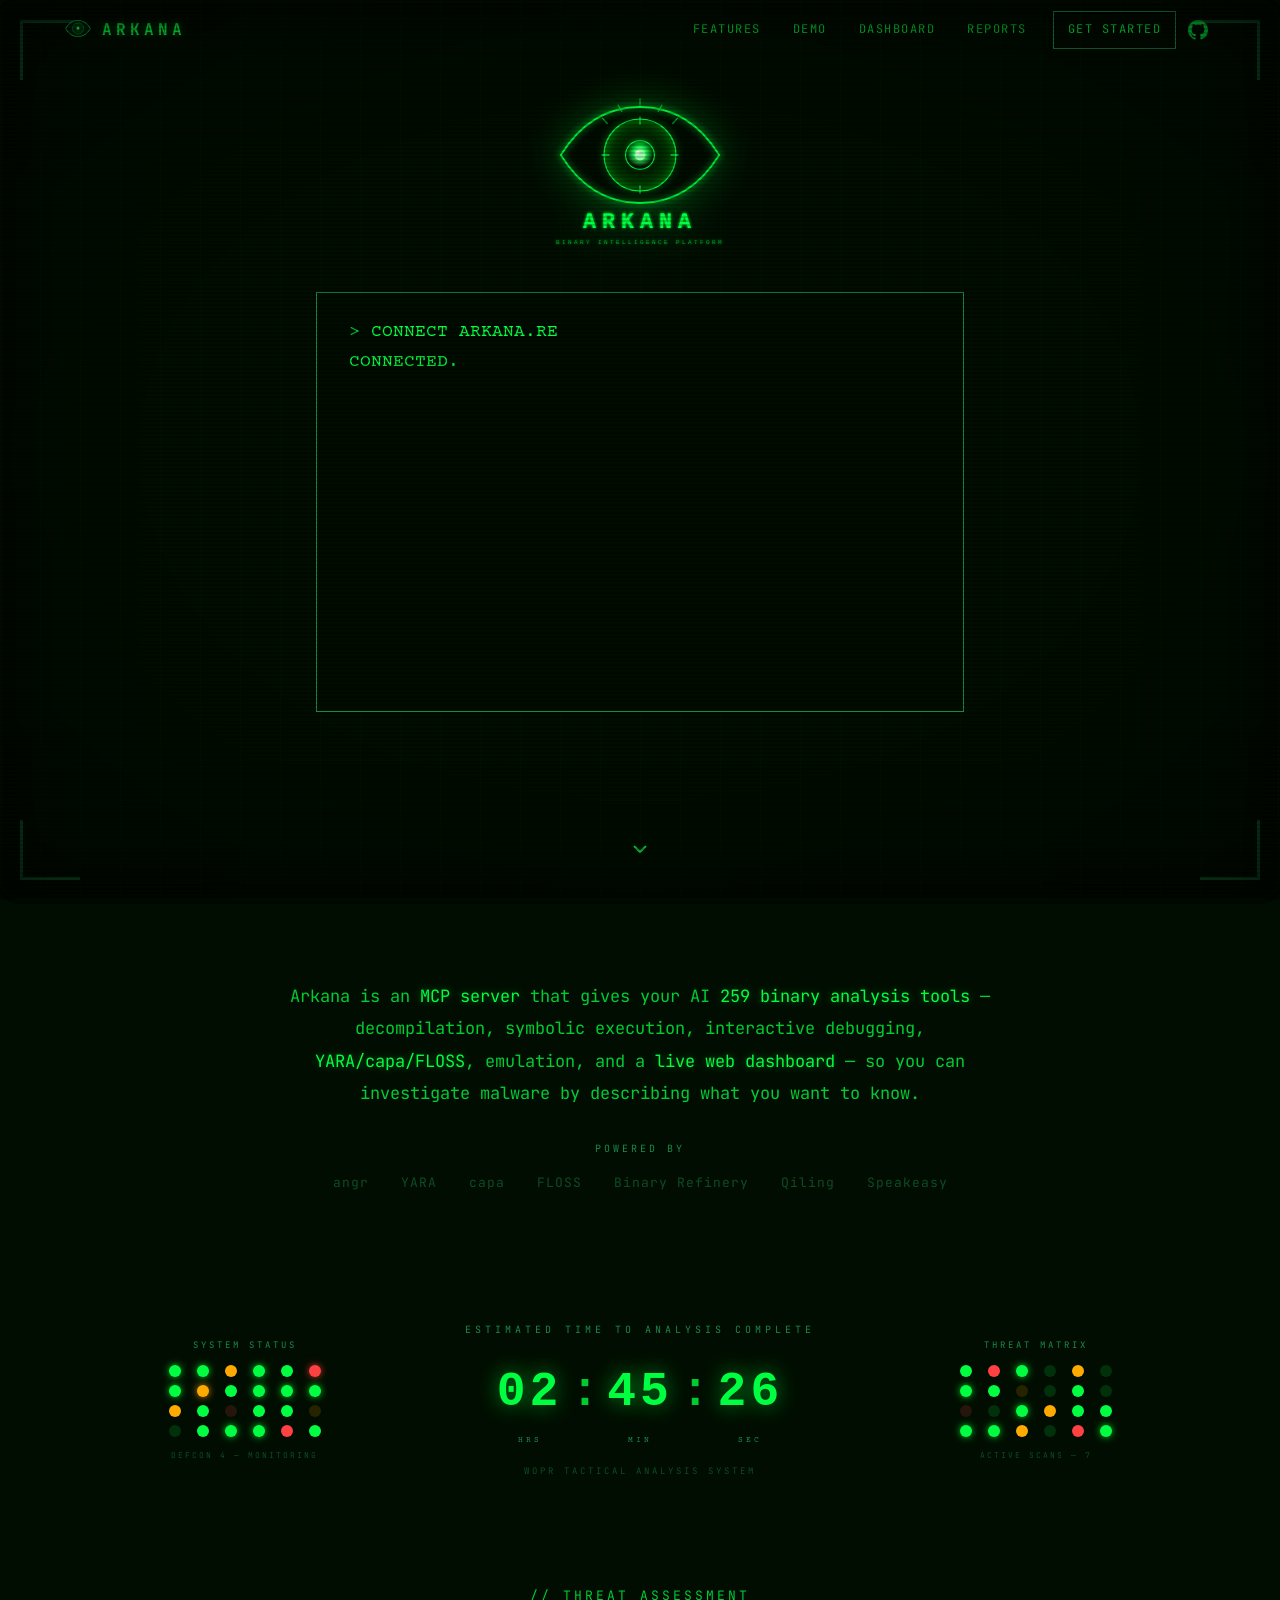
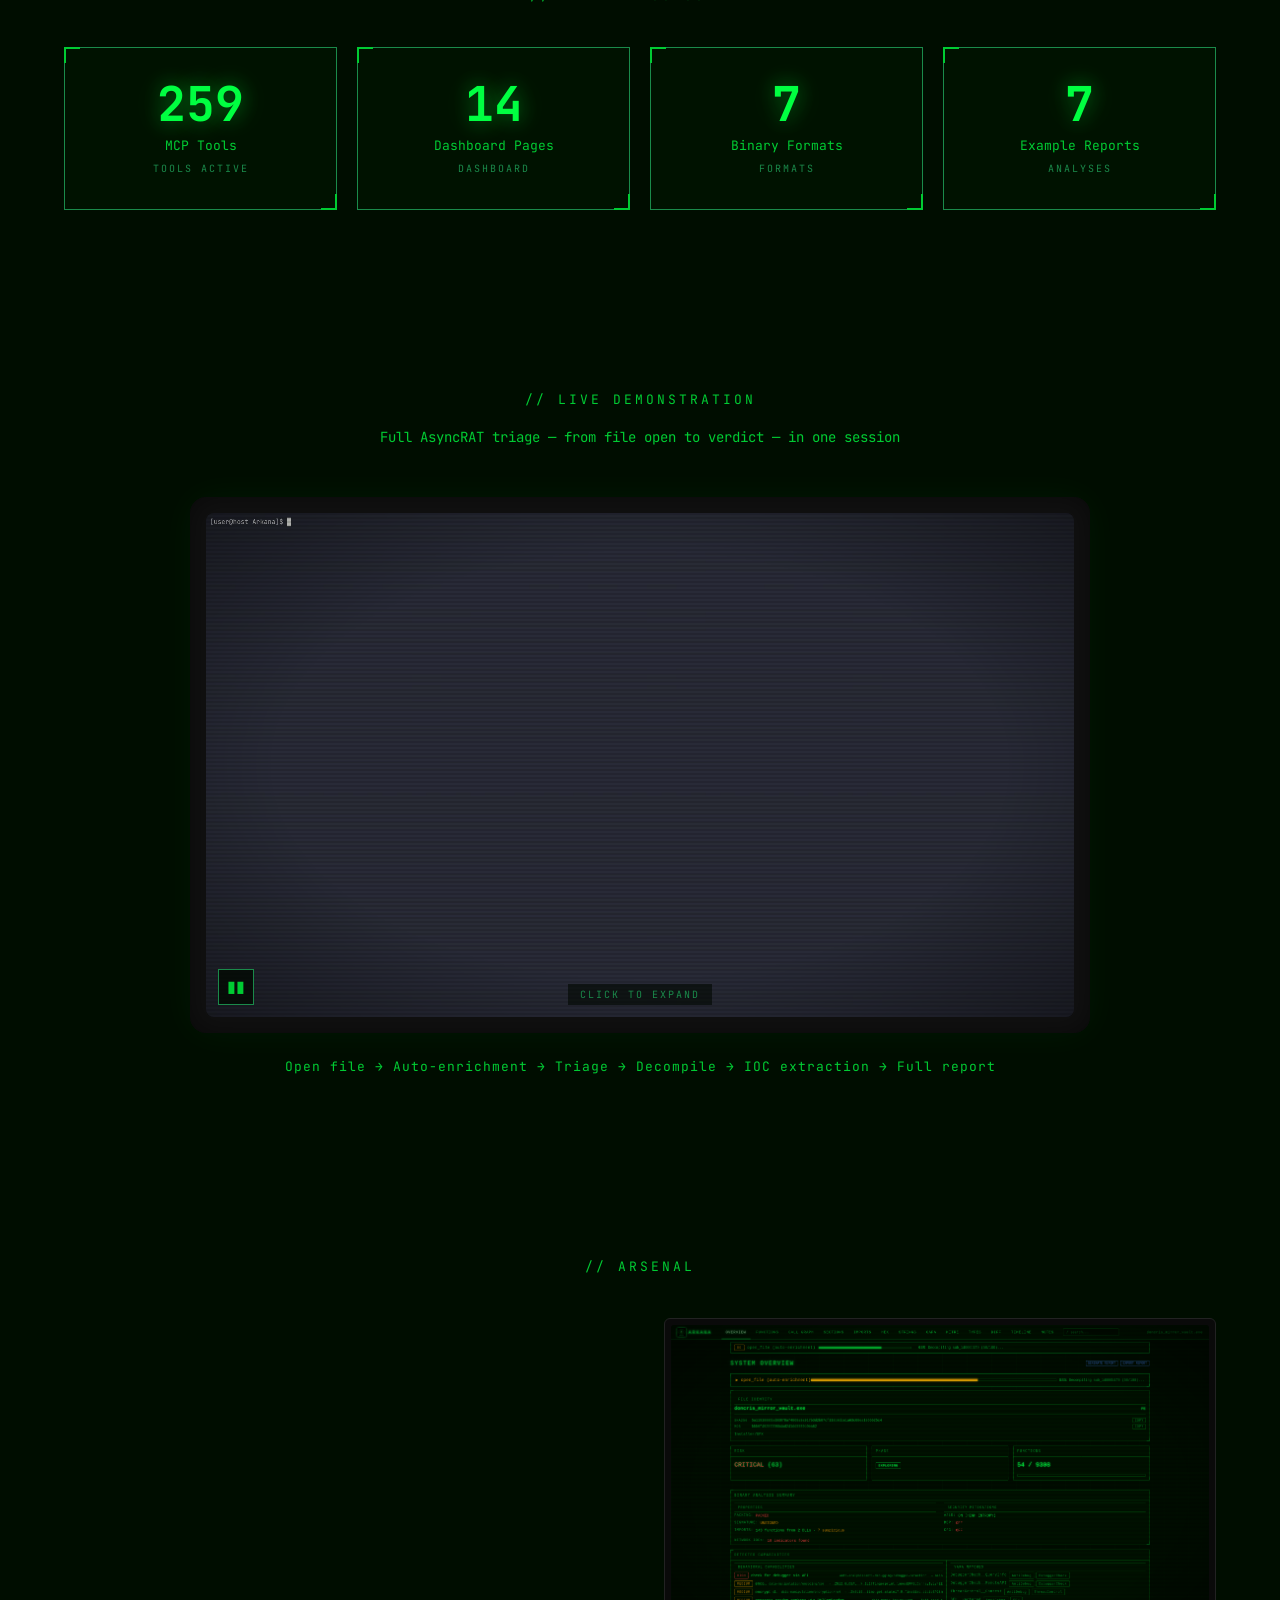
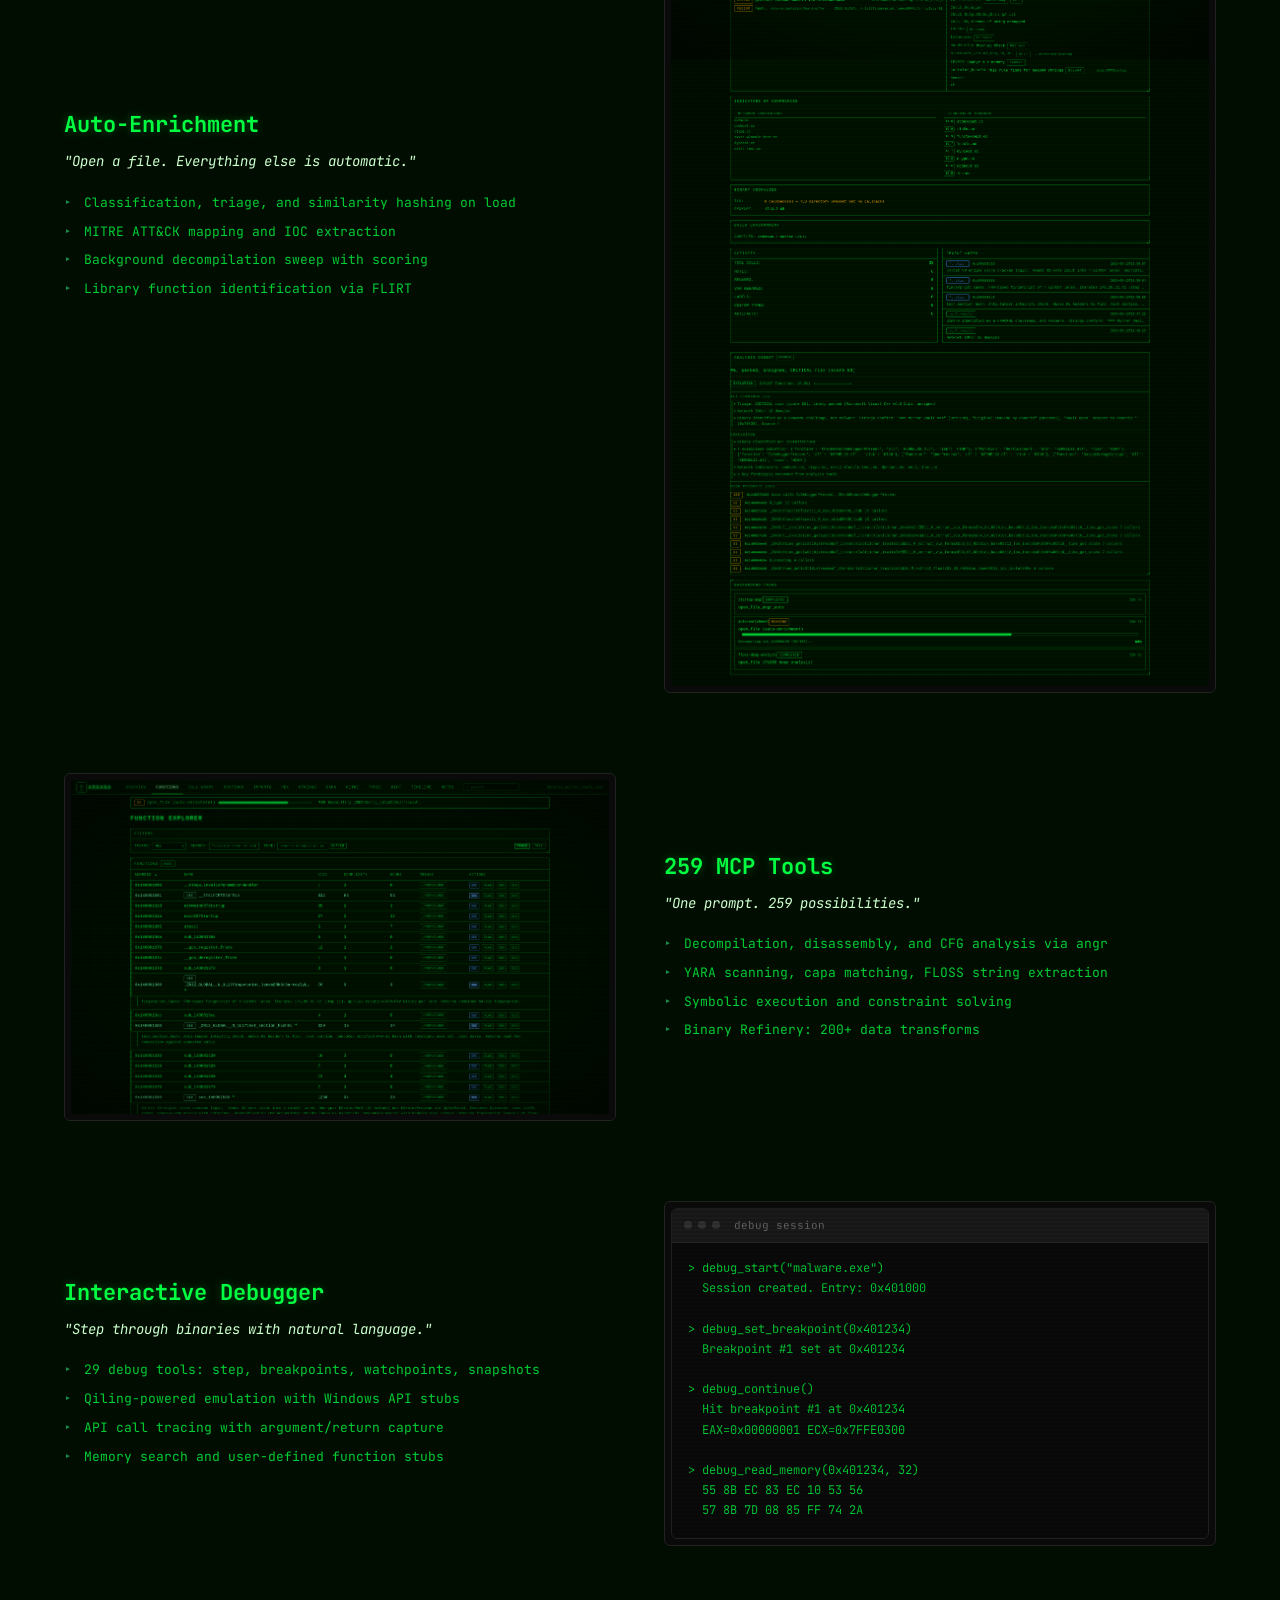
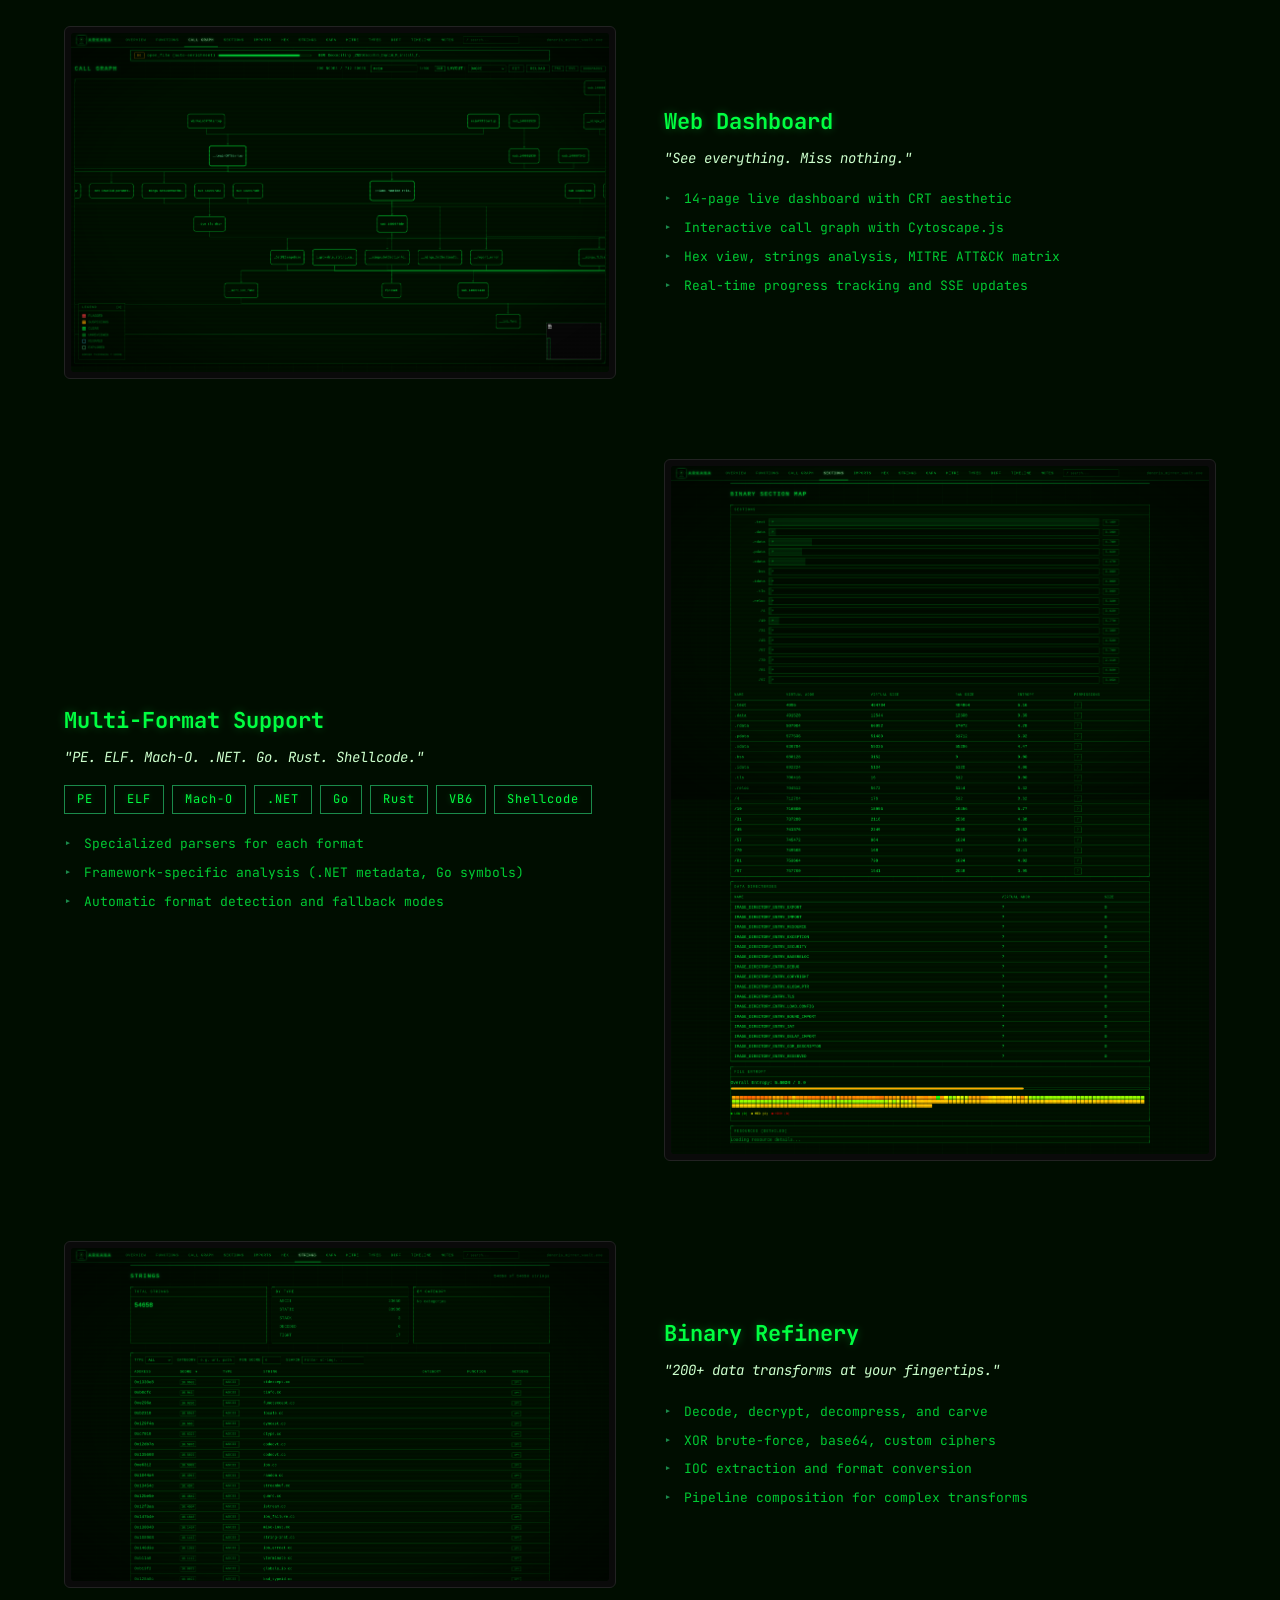
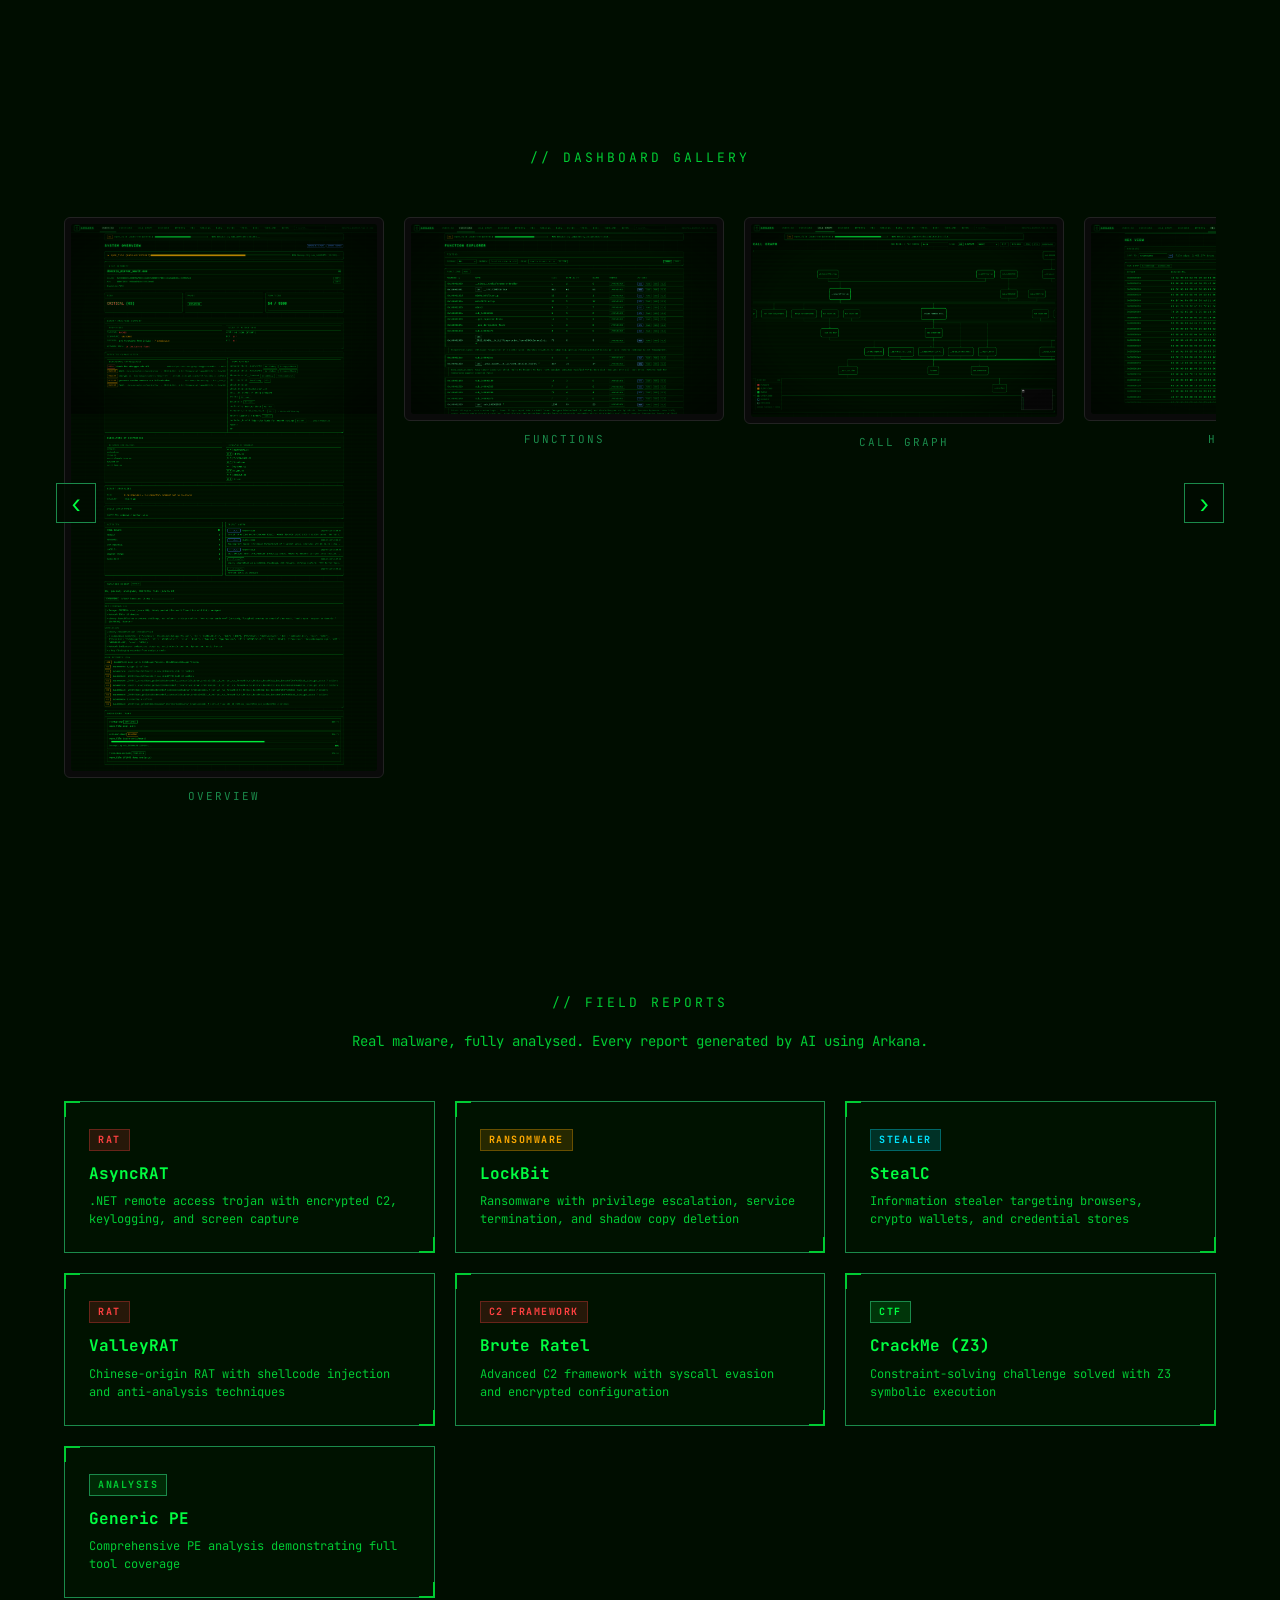
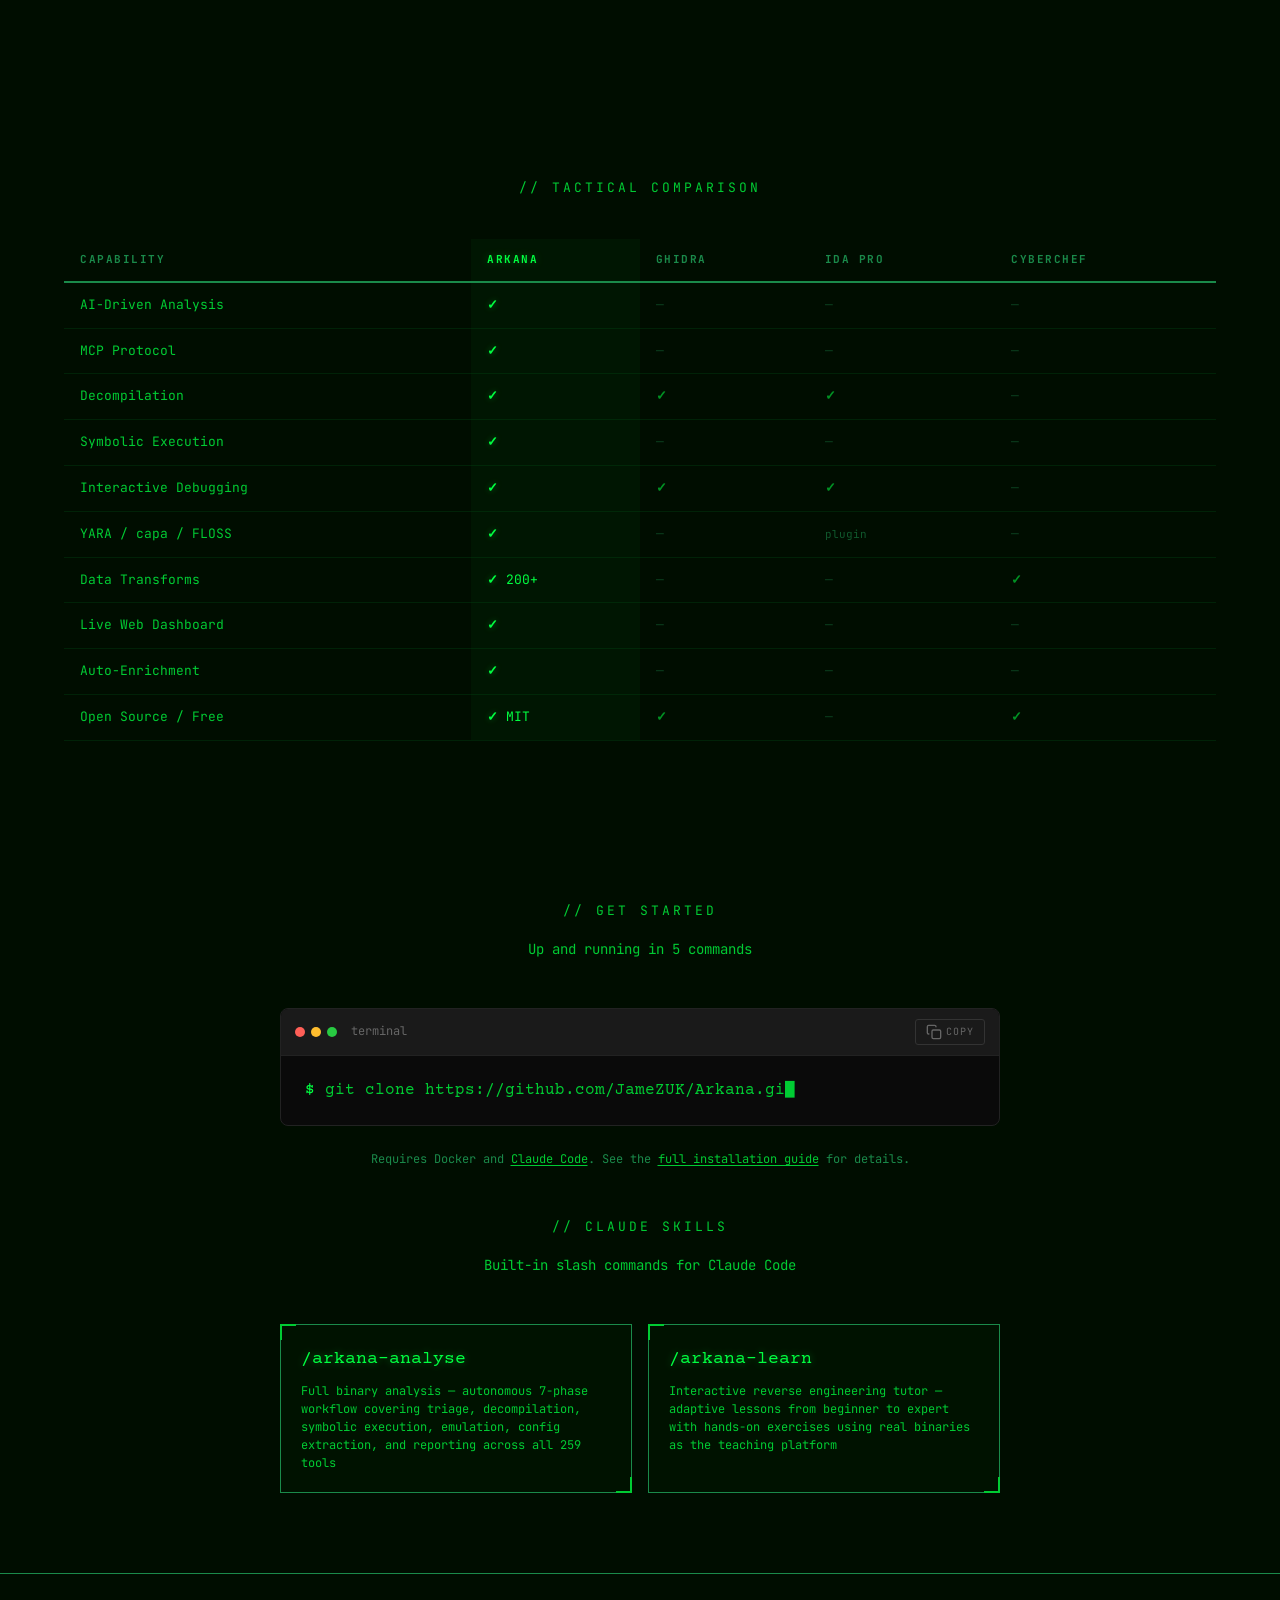
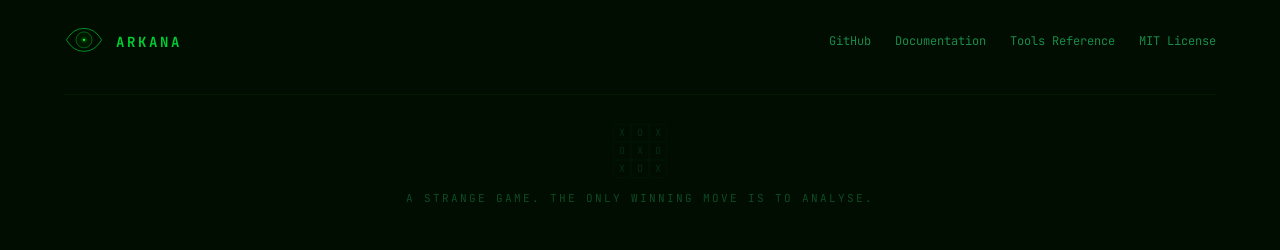
==== commit b162341d: "Replace thermonuclear war quote with WOPR chess quote Co-Authored-By: Claude Opus 4.6 <noreply@anthr" ====
--- a/index.html
+++ b/index.html
@@ -245,8 +245,8 @@
                     <div class="terminal-line" data-type="response" data-speed="15">STATUS: ONLINE</div>
                     <div class="terminal-line terminal-line--blank"></div>
                     <div class="terminal-line" data-type="command" data-speed="30">SHALL WE PLAY A GAME?</div>
-                    <div class="terminal-line" data-type="response" data-speed="15">LOVE TO. HOW ABOUT GLOBAL THERMONUCLEAR WAR?</div>
-                    <div class="terminal-line" data-type="command" data-speed="30">LATER. RIGHT NOW LET'S PLAY</div>
+                    <div class="terminal-line" data-type="response" data-speed="15">HOW ABOUT A NICE GAME OF CHESS?</div>
+                    <div class="terminal-line" data-type="command" data-speed="30">LATER. LET'S PLAY</div>
                     <div class="terminal-line" data-type="response" data-speed="15" data-highlight="true">MALWARE ANALYSIS</div>
                 </div>
 
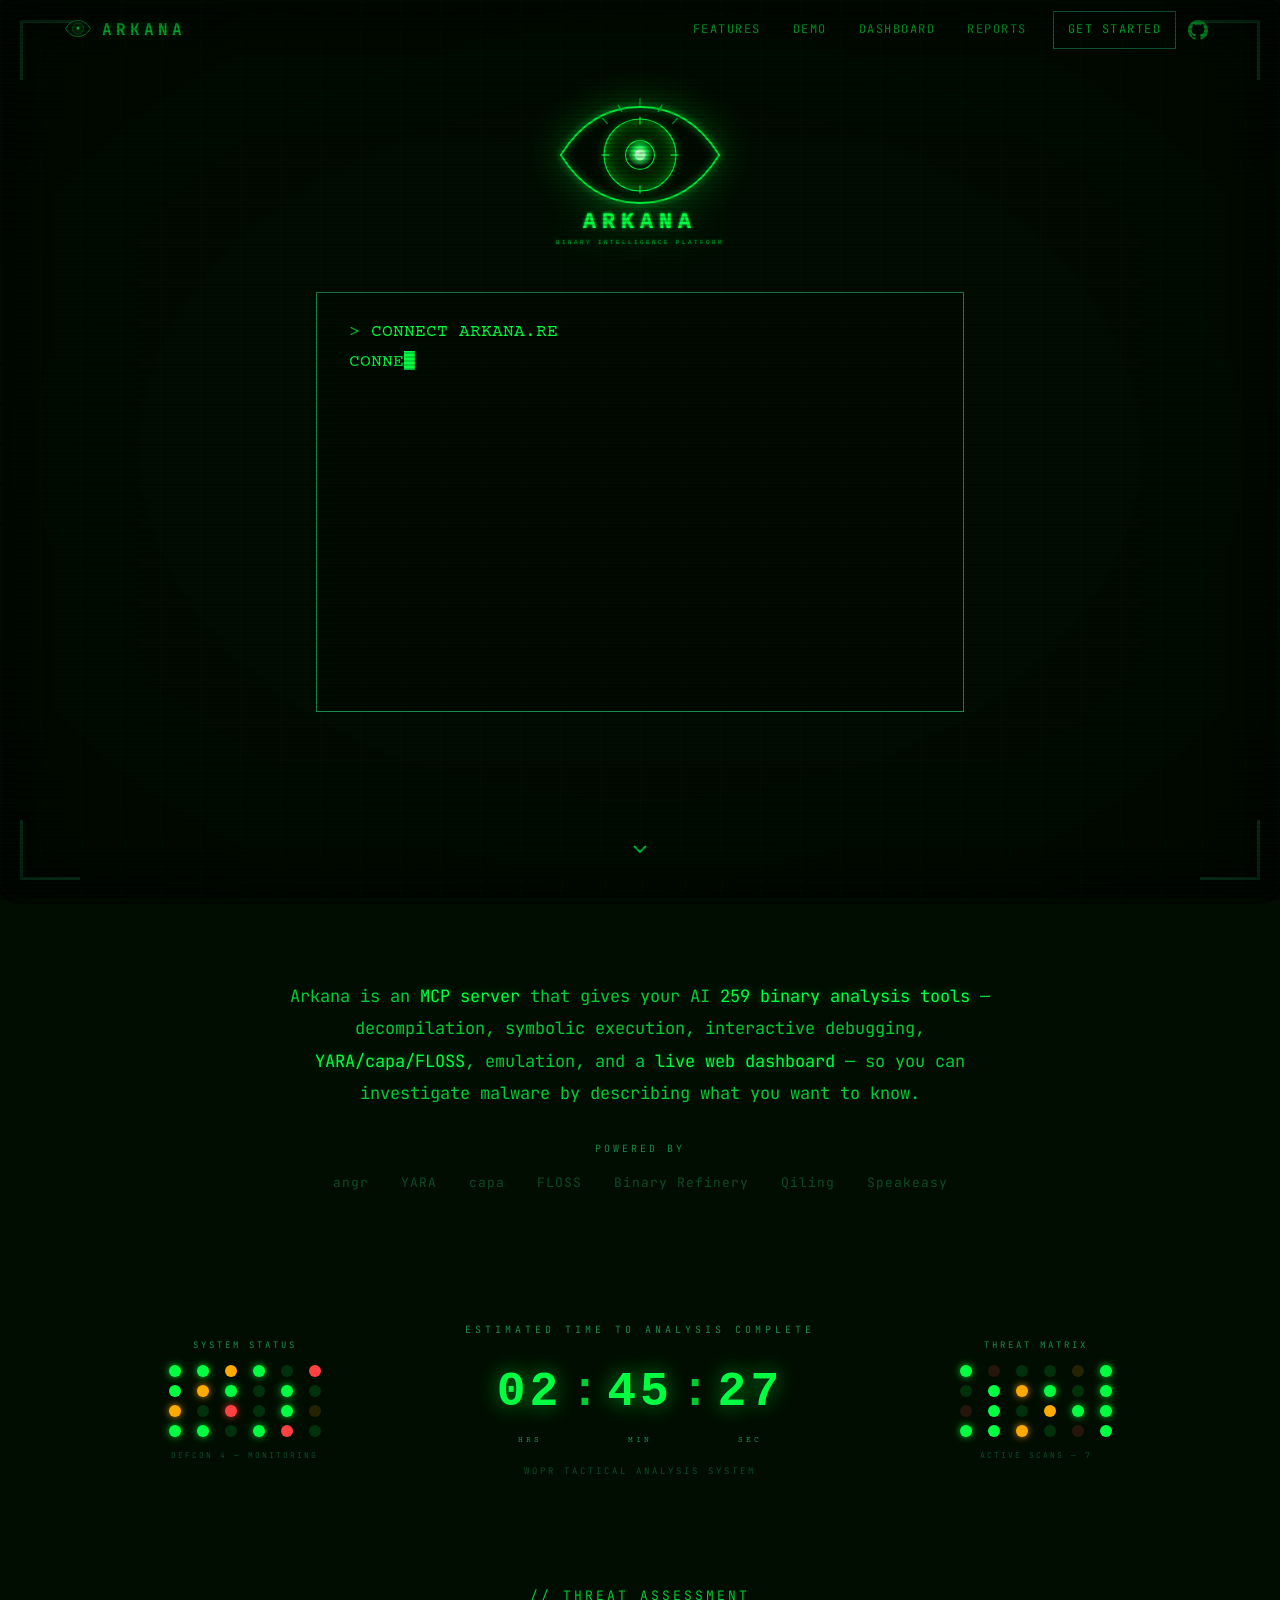
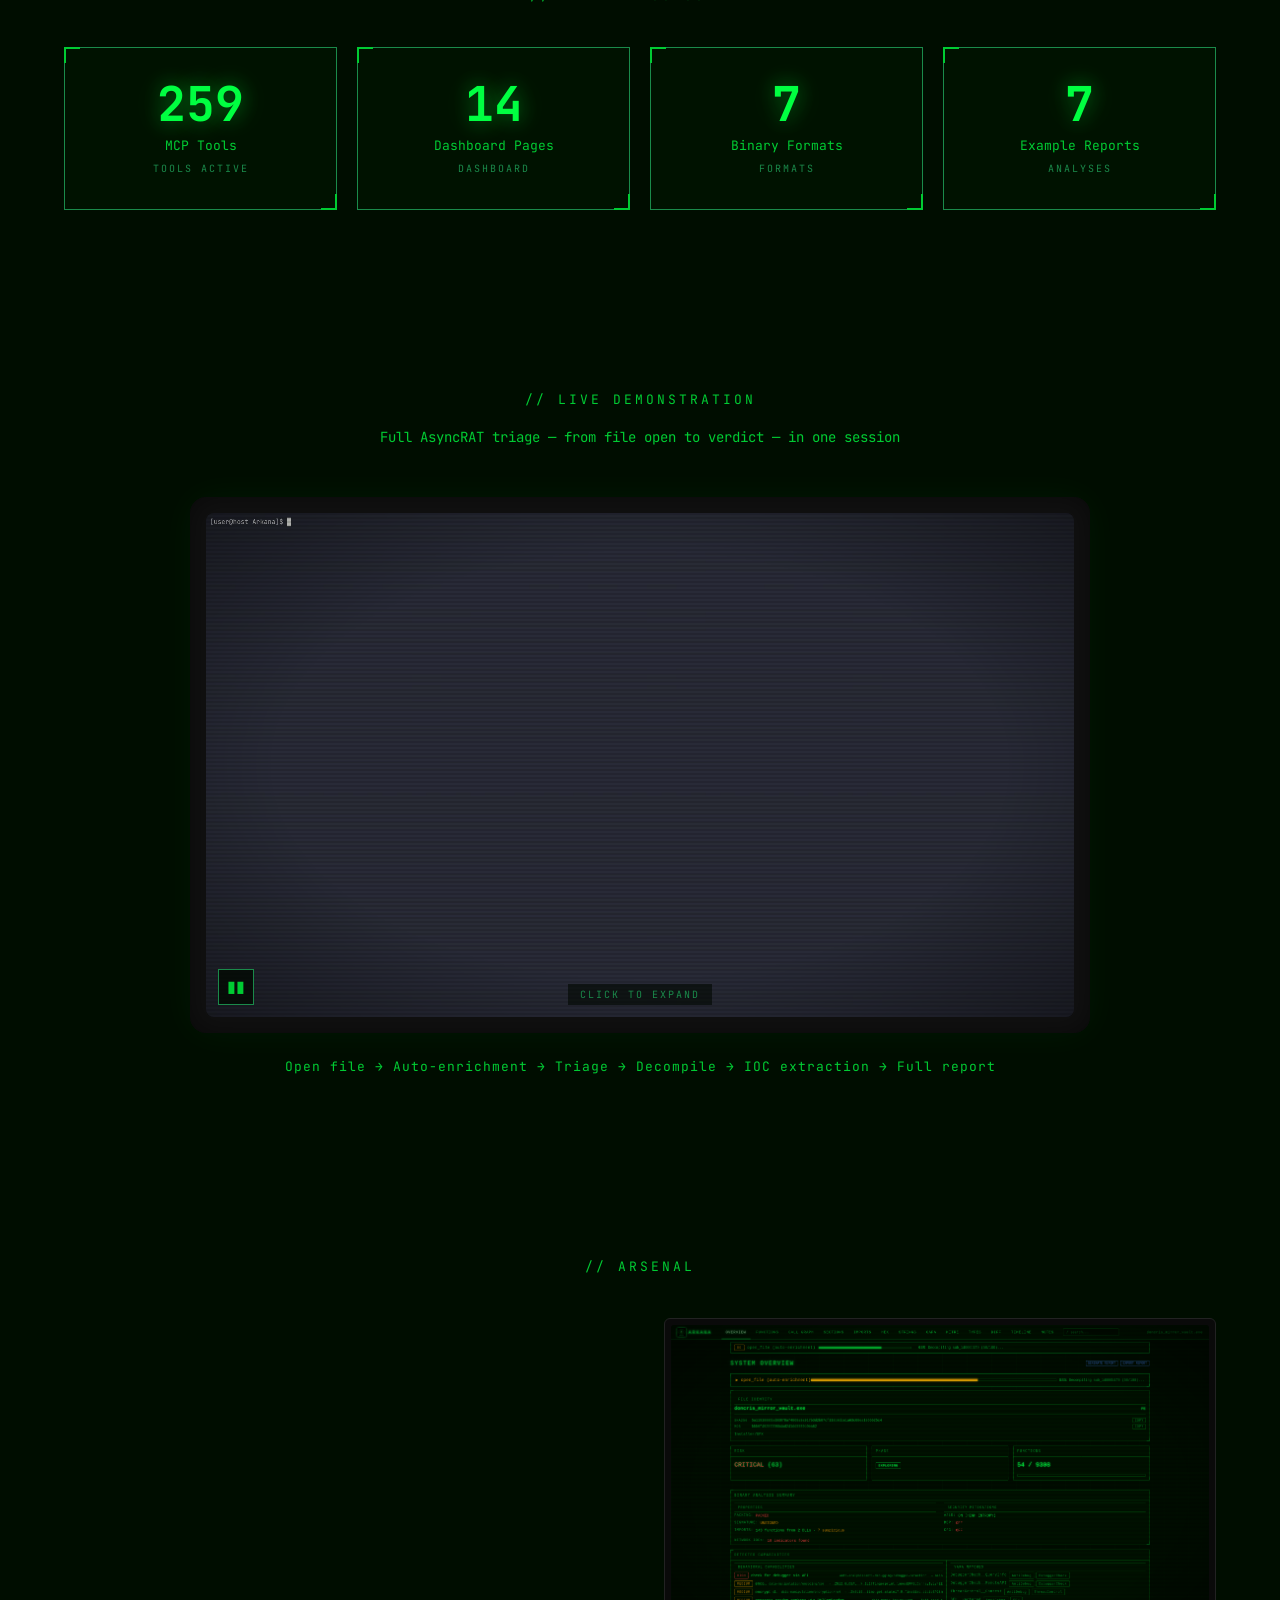
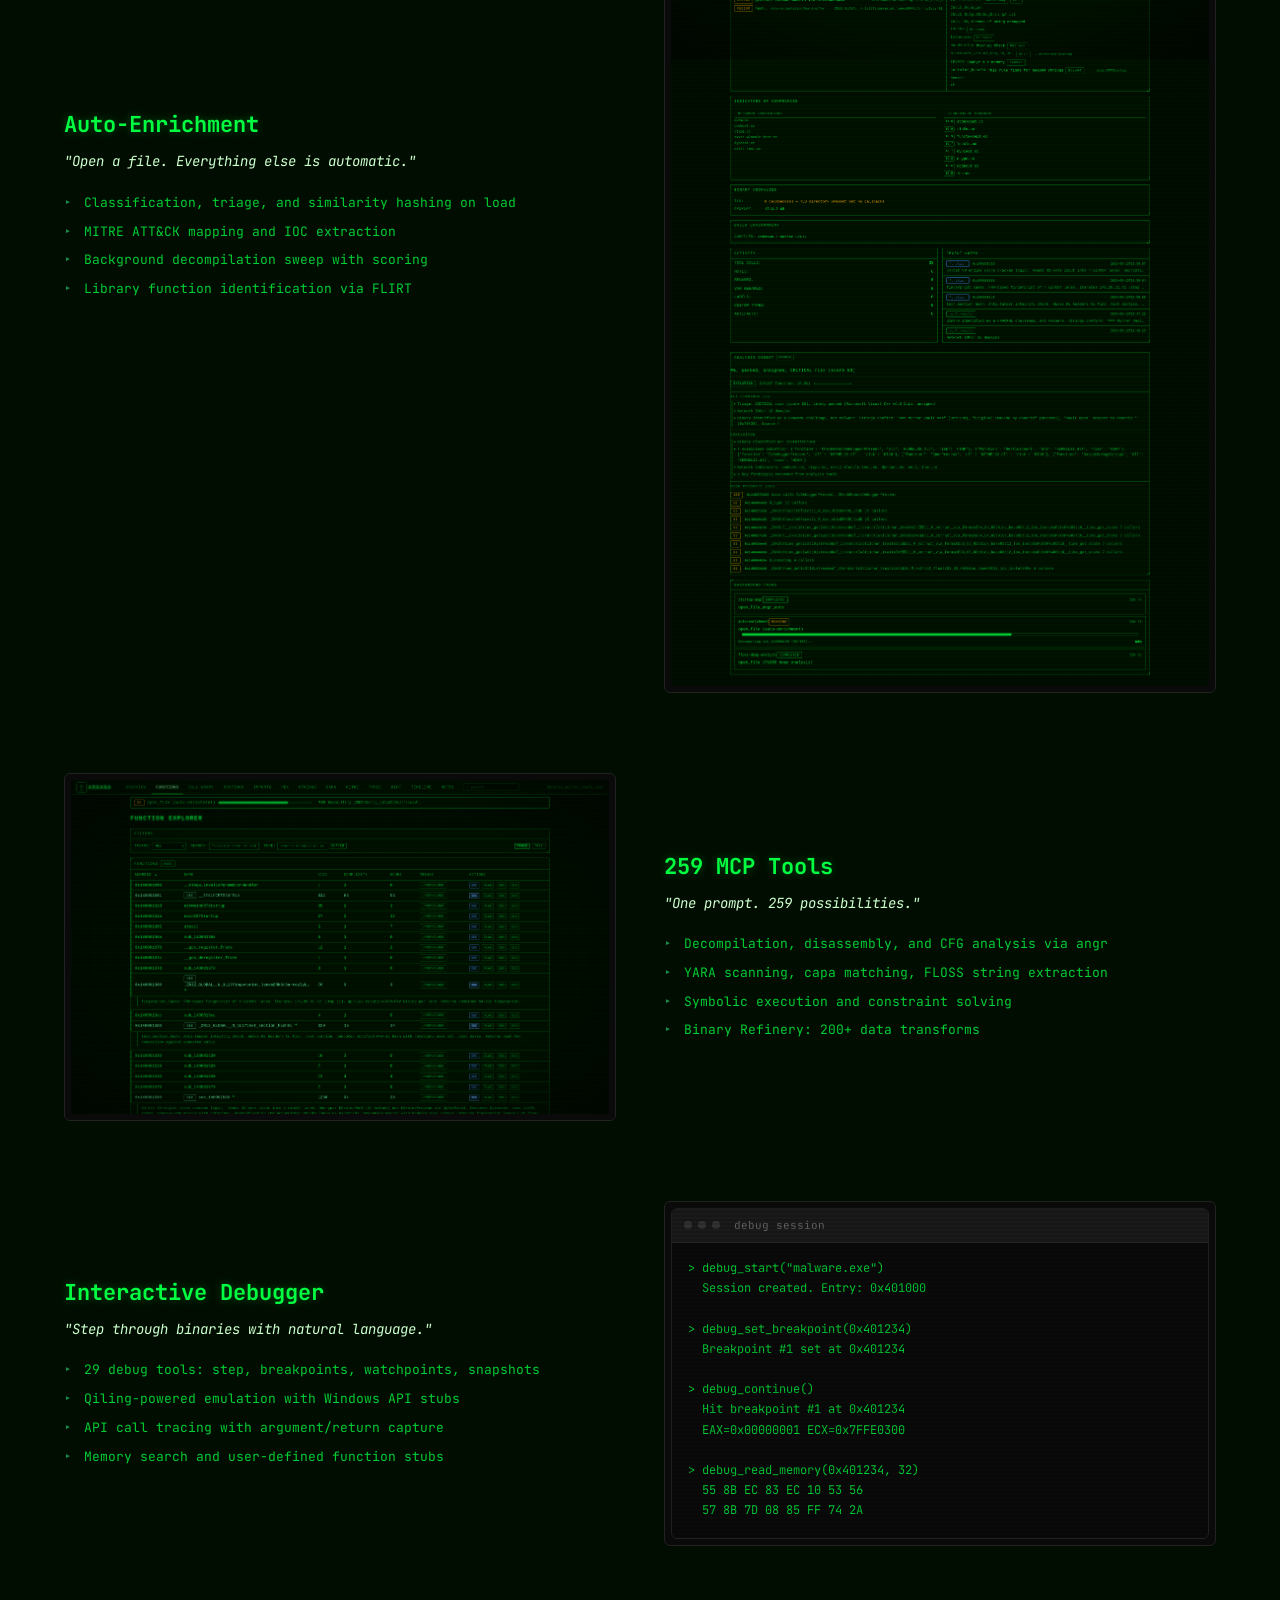
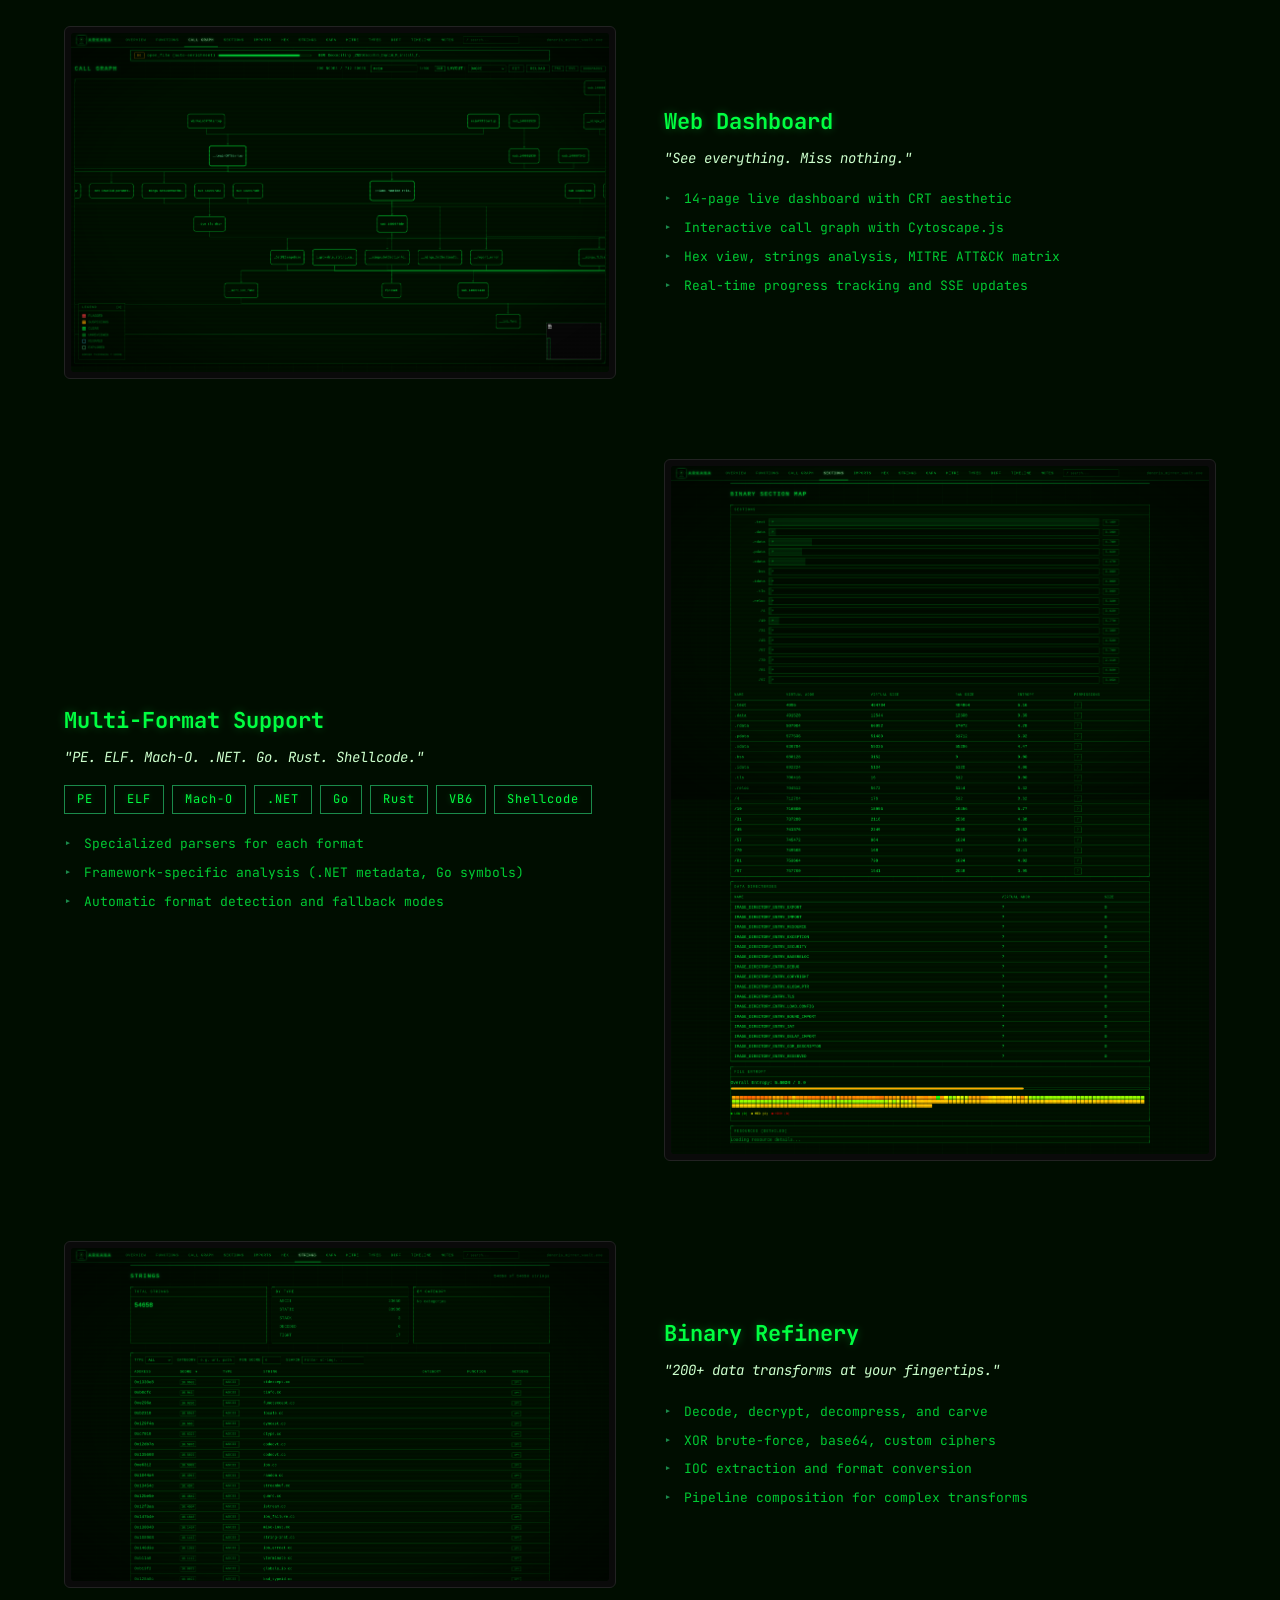
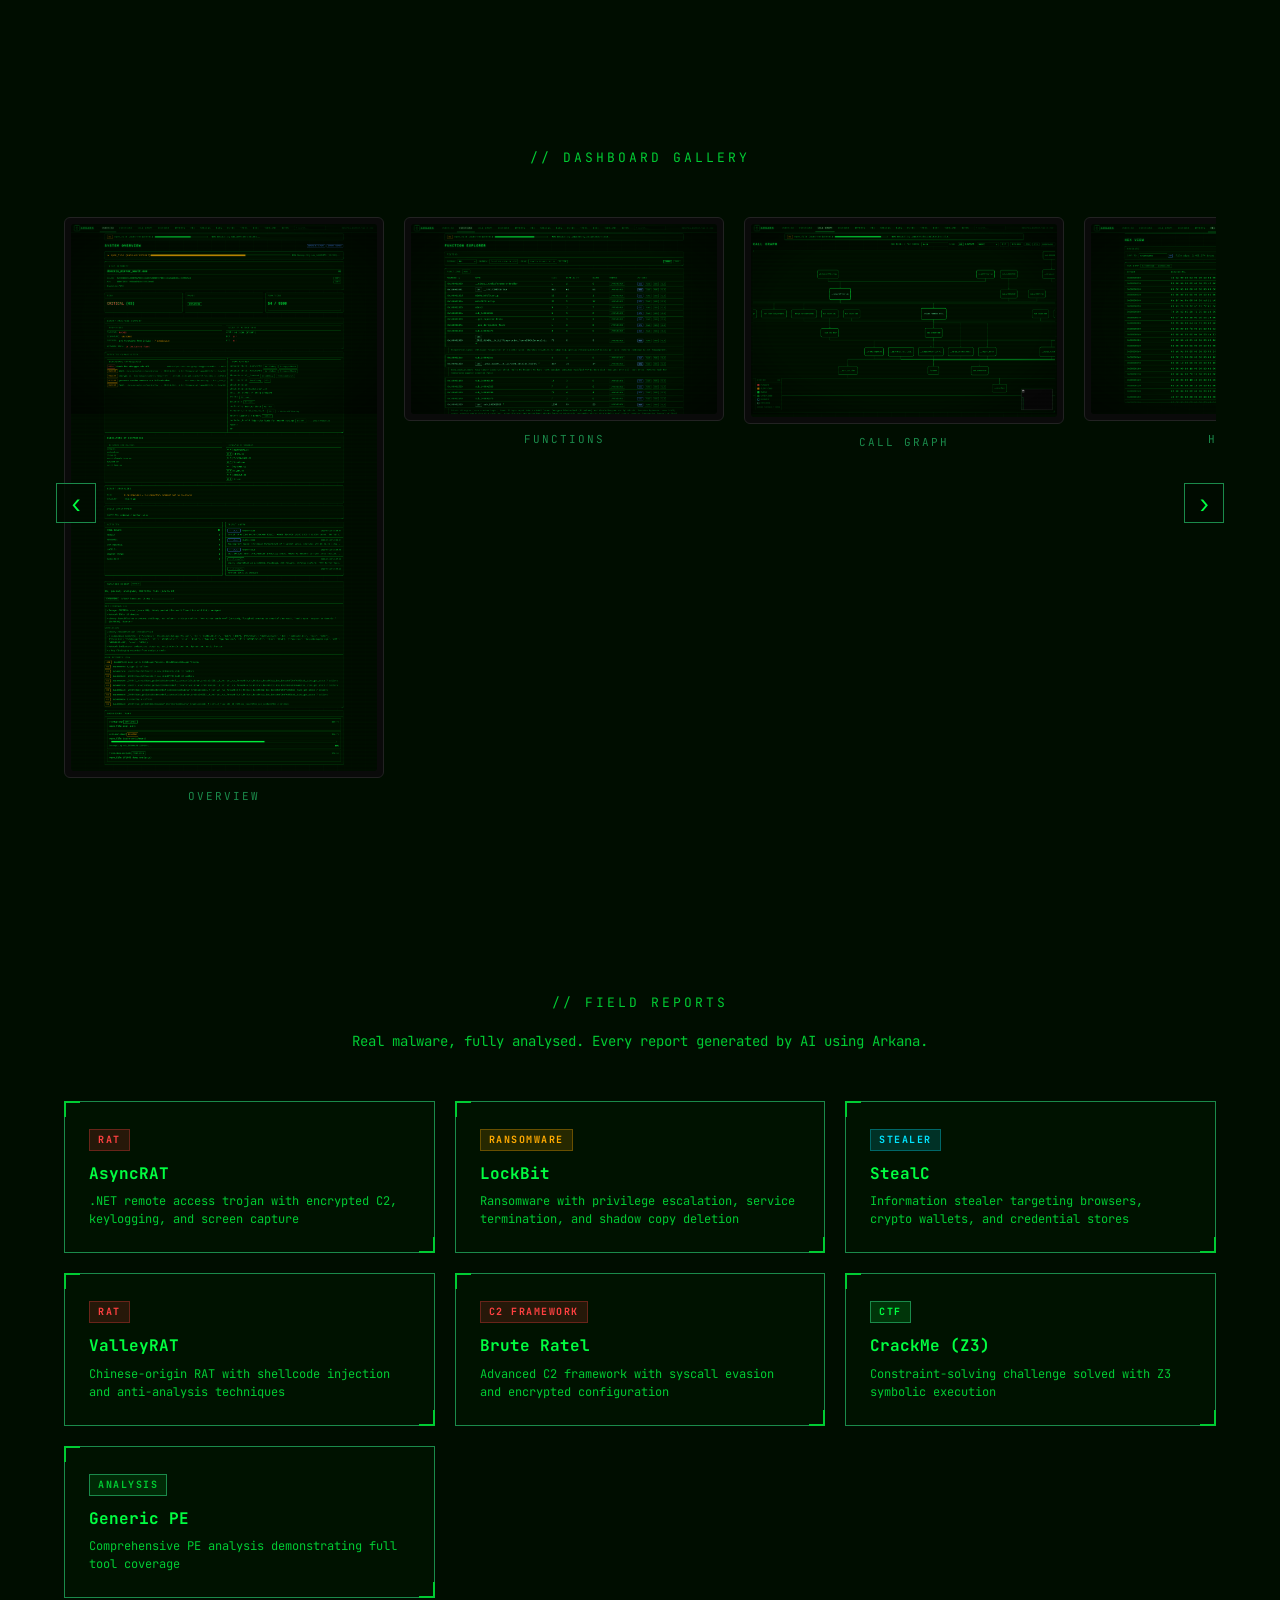
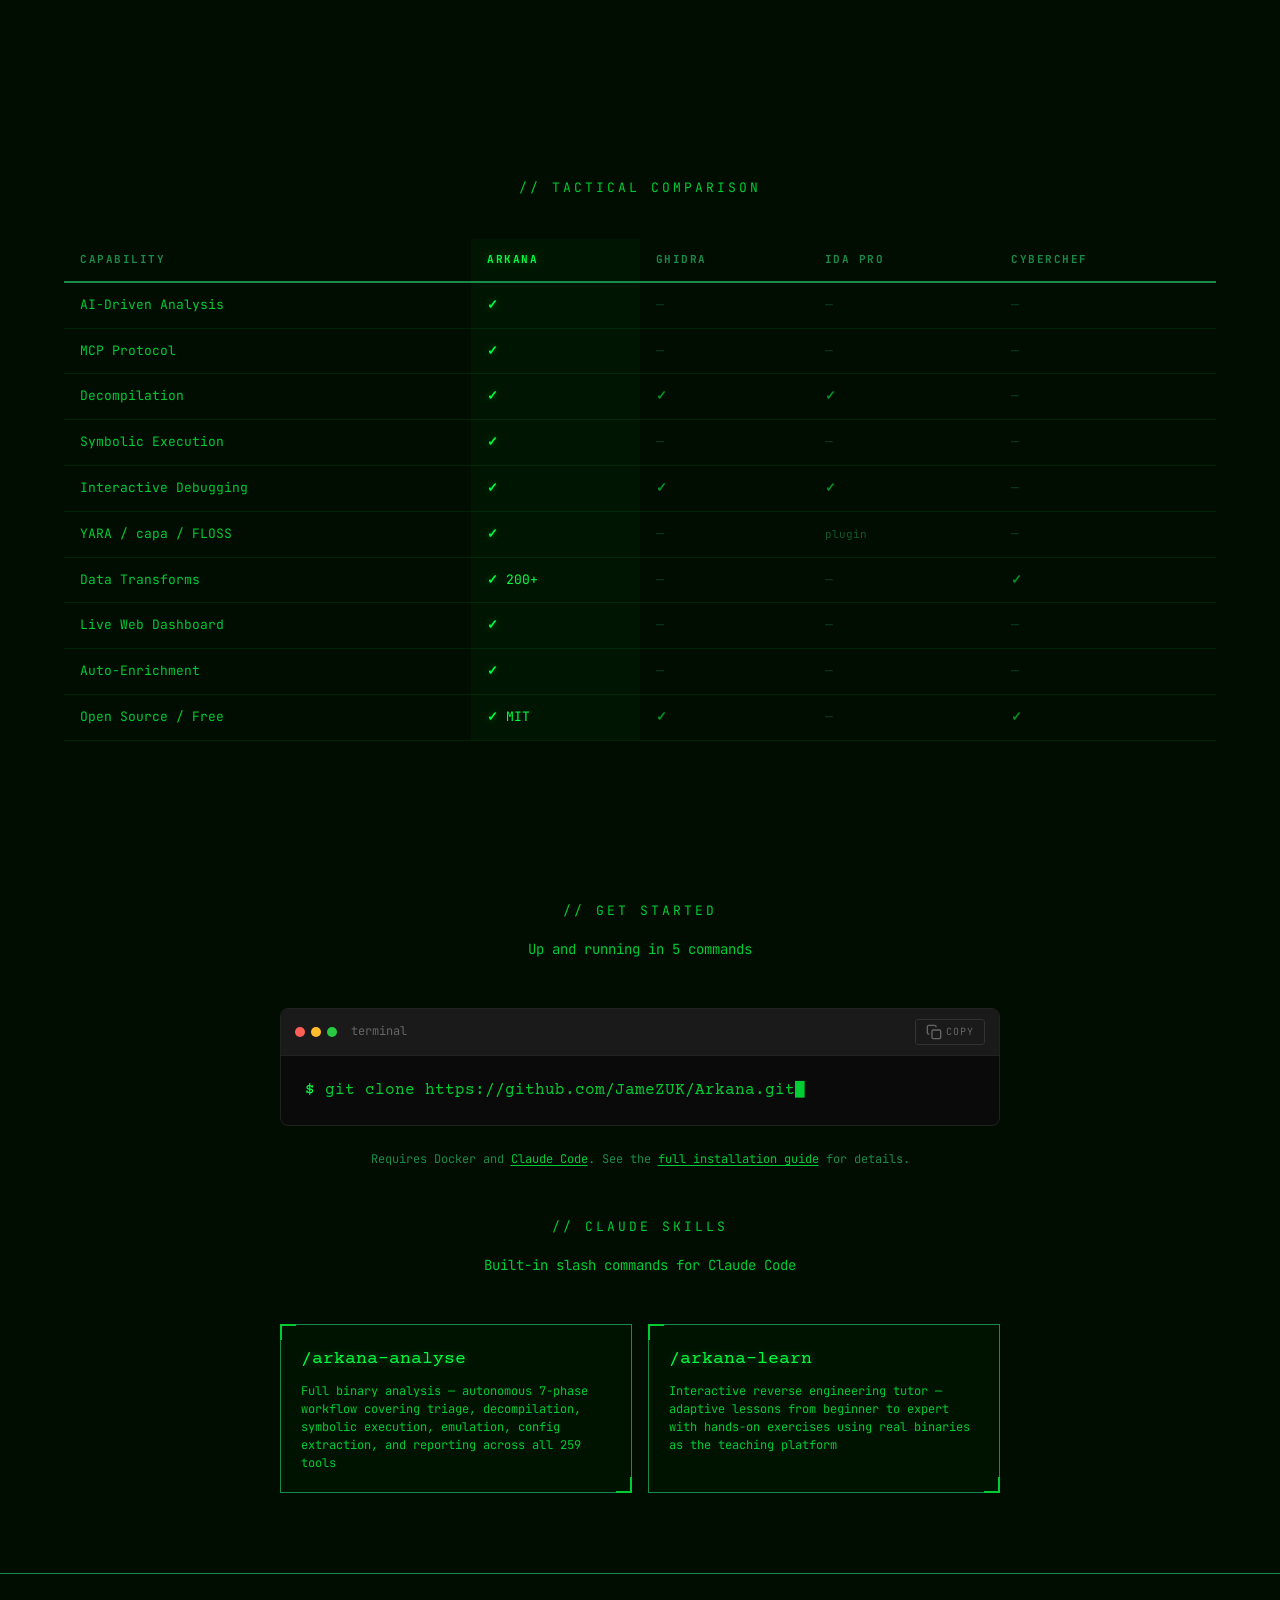
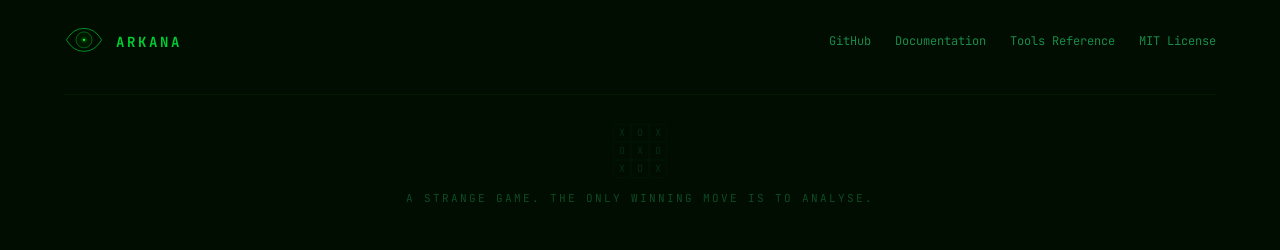
==== commit 07f9ba20: "Fix WOPR countdown timer stuck at zero on Firefox mobile DOMContentLoaded can be missed on Firefox m" ====
--- a/index.html
+++ b/index.html
@@ -335,11 +335,11 @@
                     <div class="wopr-countdown" aria-label="WOPR-style countdown timer">
                         <div class="wopr-countdown-label">ESTIMATED TIME TO ANALYSIS COMPLETE</div>
                         <div class="wopr-countdown-display" id="wopr-countdown">
-                            <span class="wopr-digit-group"><span class="wopr-digits" data-unit="h">00</span><span class="wopr-unit">HRS</span></span>
+                            <span class="wopr-digit-group"><span class="wopr-digits" data-unit="h">02</span><span class="wopr-unit">HRS</span></span>
                             <span class="wopr-separator">:</span>
-                            <span class="wopr-digit-group"><span class="wopr-digits" data-unit="m">00</span><span class="wopr-unit">MIN</span></span>
+                            <span class="wopr-digit-group"><span class="wopr-digits" data-unit="m">45</span><span class="wopr-unit">MIN</span></span>
                             <span class="wopr-separator">:</span>
-                            <span class="wopr-digit-group"><span class="wopr-digits" data-unit="s">00</span><span class="wopr-unit">SEC</span></span>
+                            <span class="wopr-digit-group"><span class="wopr-digits" data-unit="s">30</span><span class="wopr-unit">SEC</span></span>
                         </div>
                         <div class="wopr-countdown-sub">WOPR TACTICAL ANALYSIS SYSTEM</div>
                     </div>
@@ -860,6 +860,6 @@
     </div>
 
     <!-- IS IT A GAME, OR IS IT REAL? -->
-    <script defer src="/js/main.js?v=9"></script>
+    <script defer src="/js/main.js?v=10"></script>
 </body>
 </html>
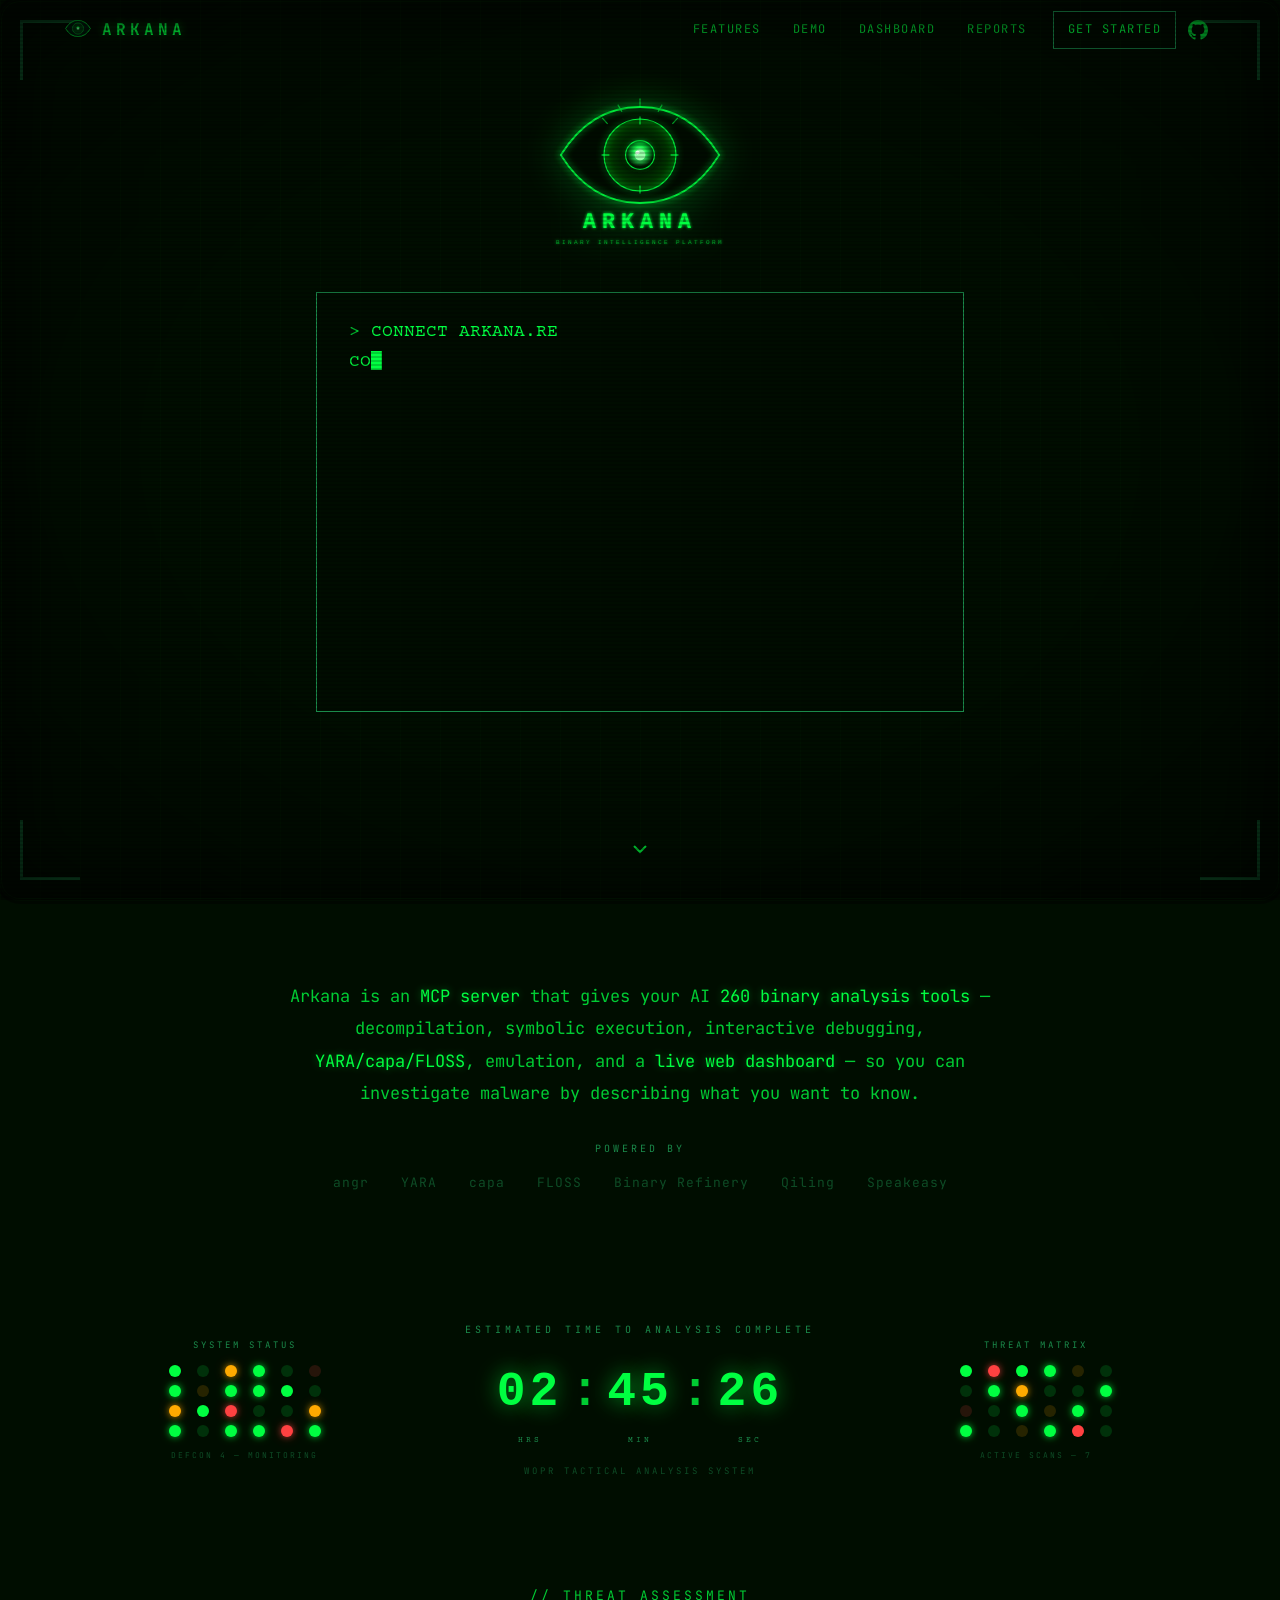
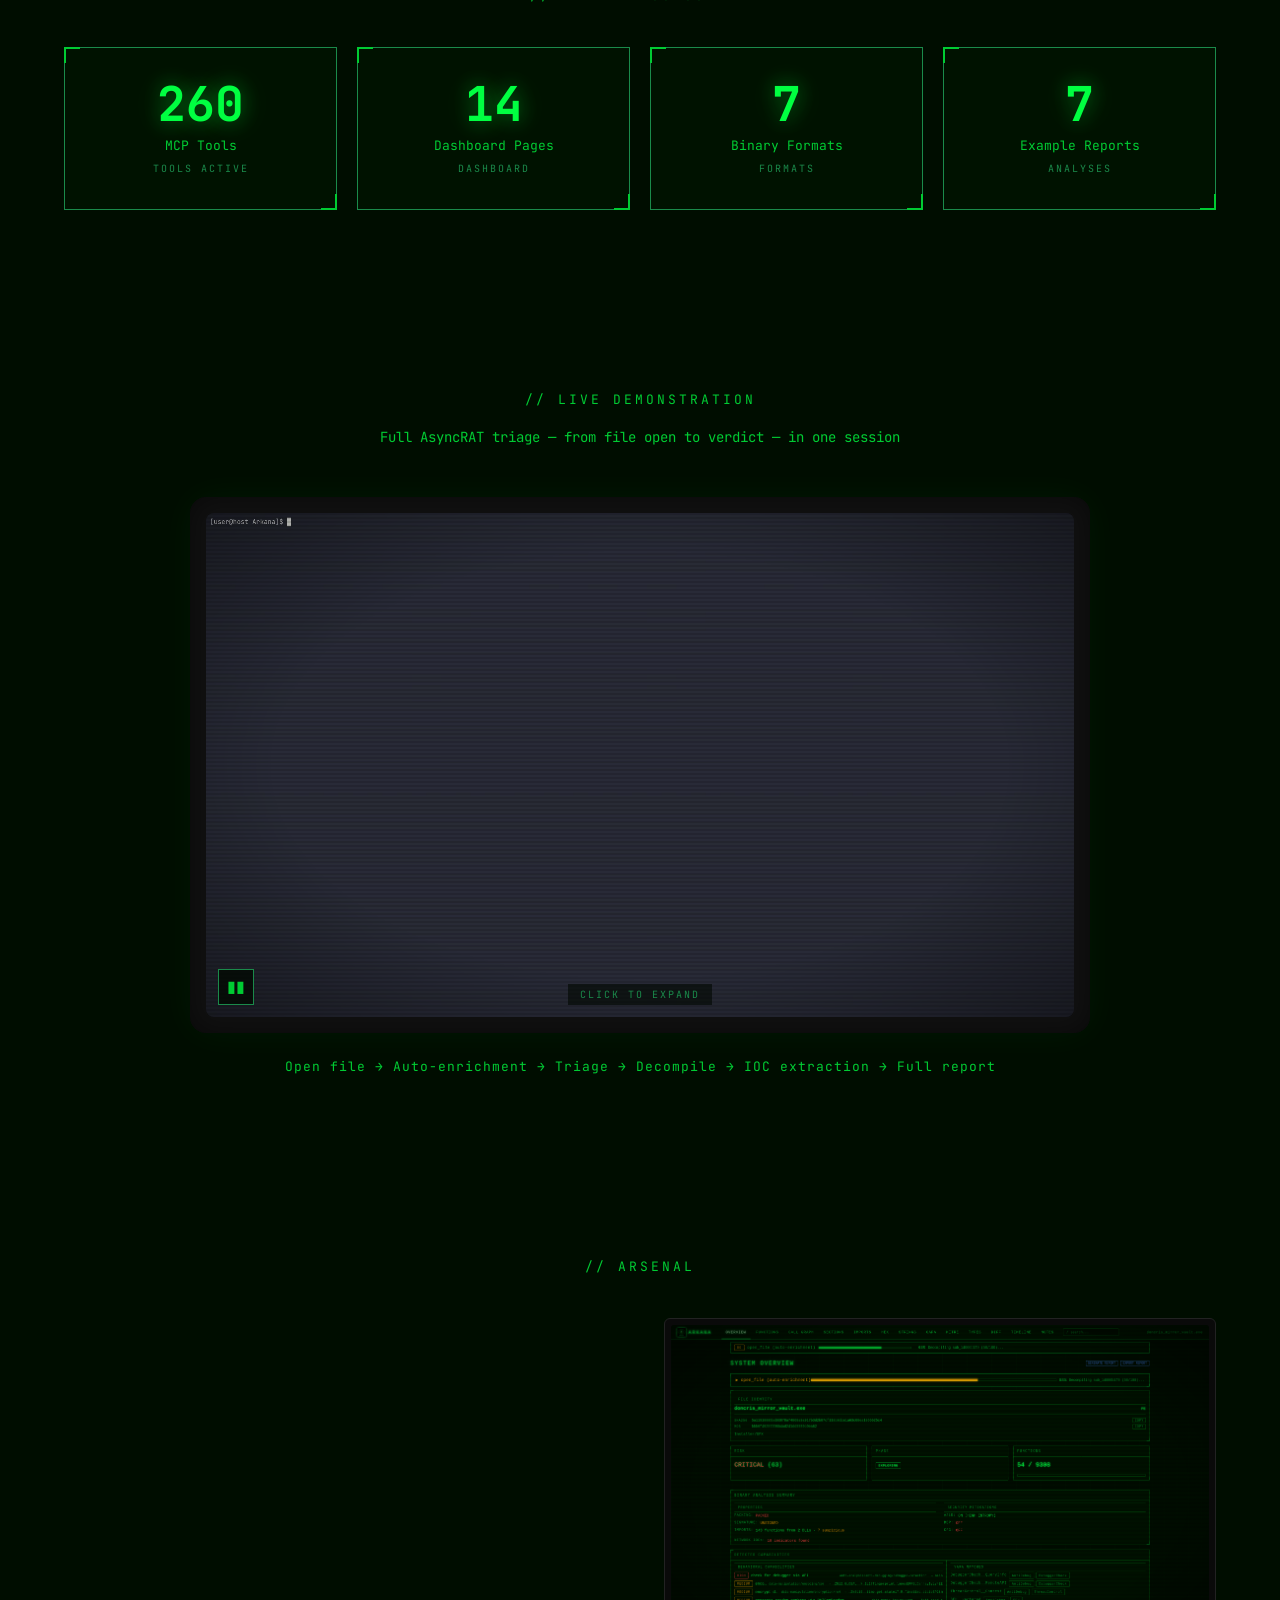
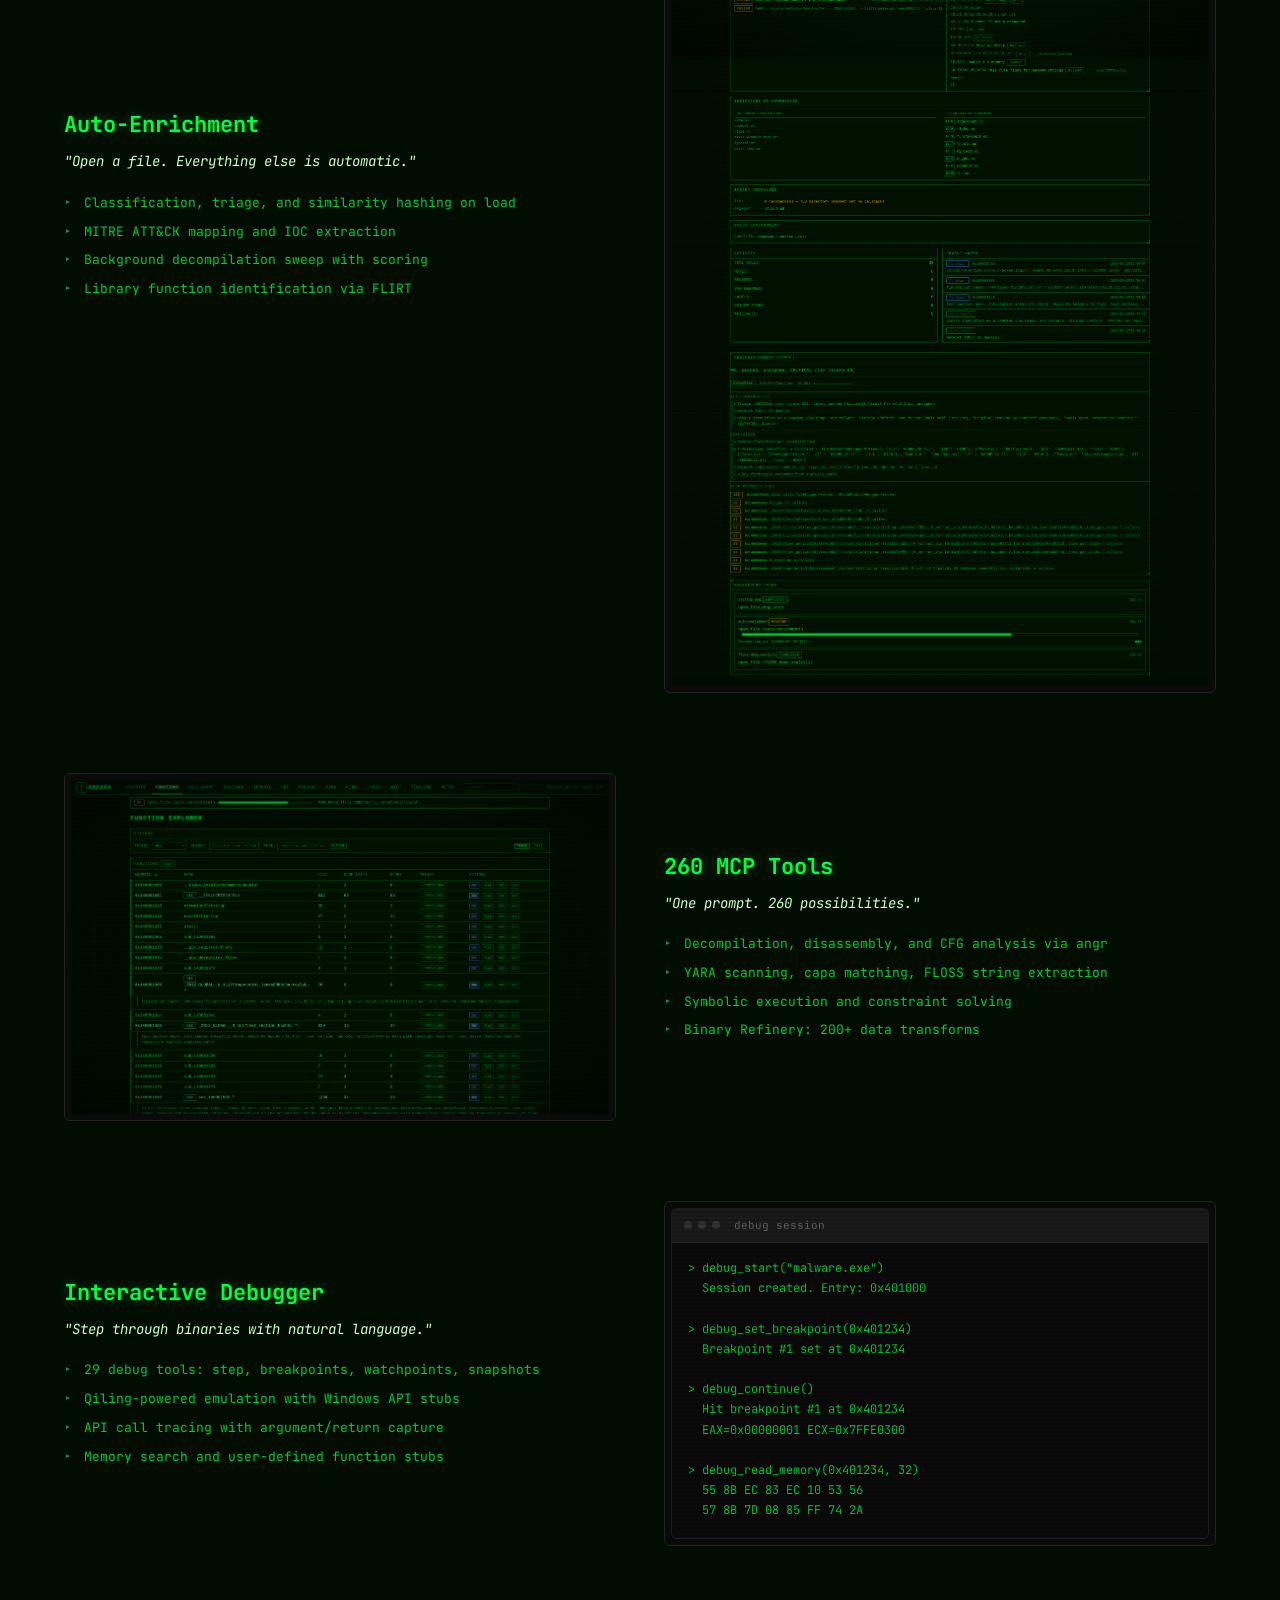
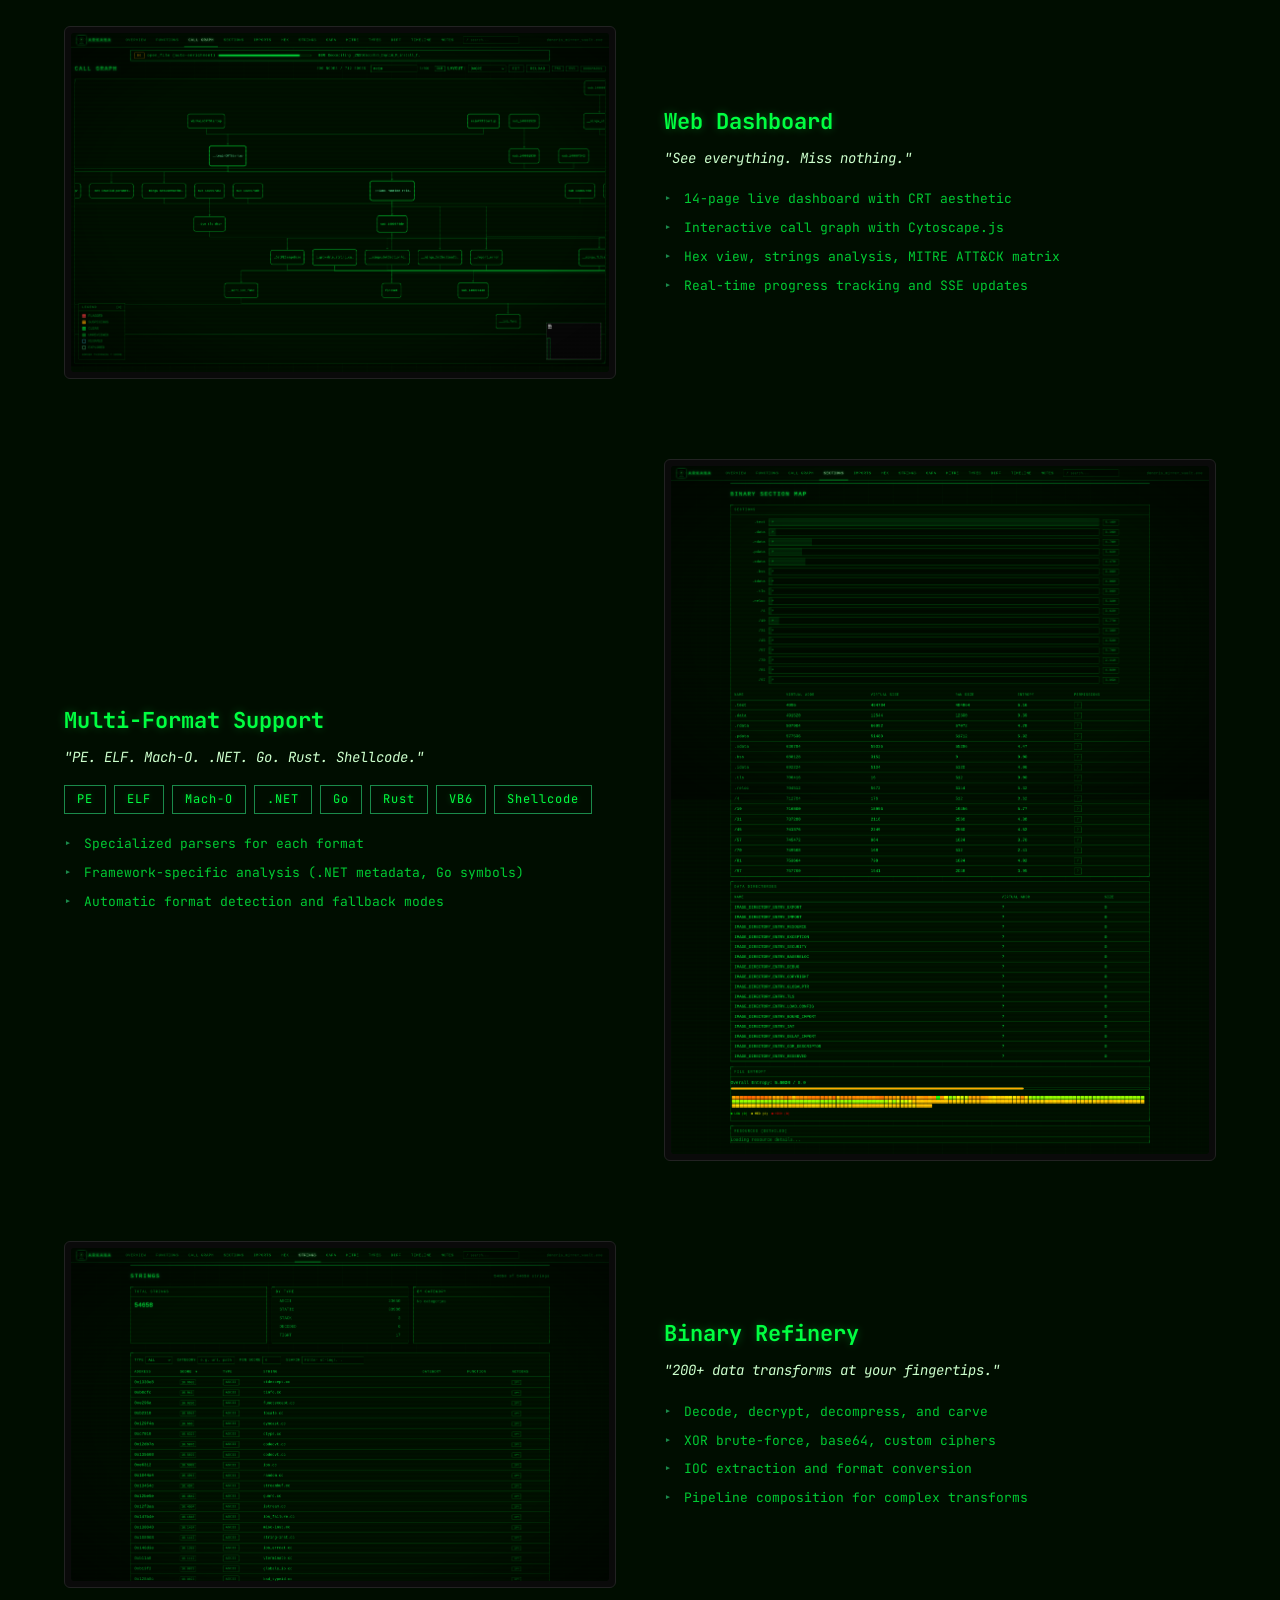
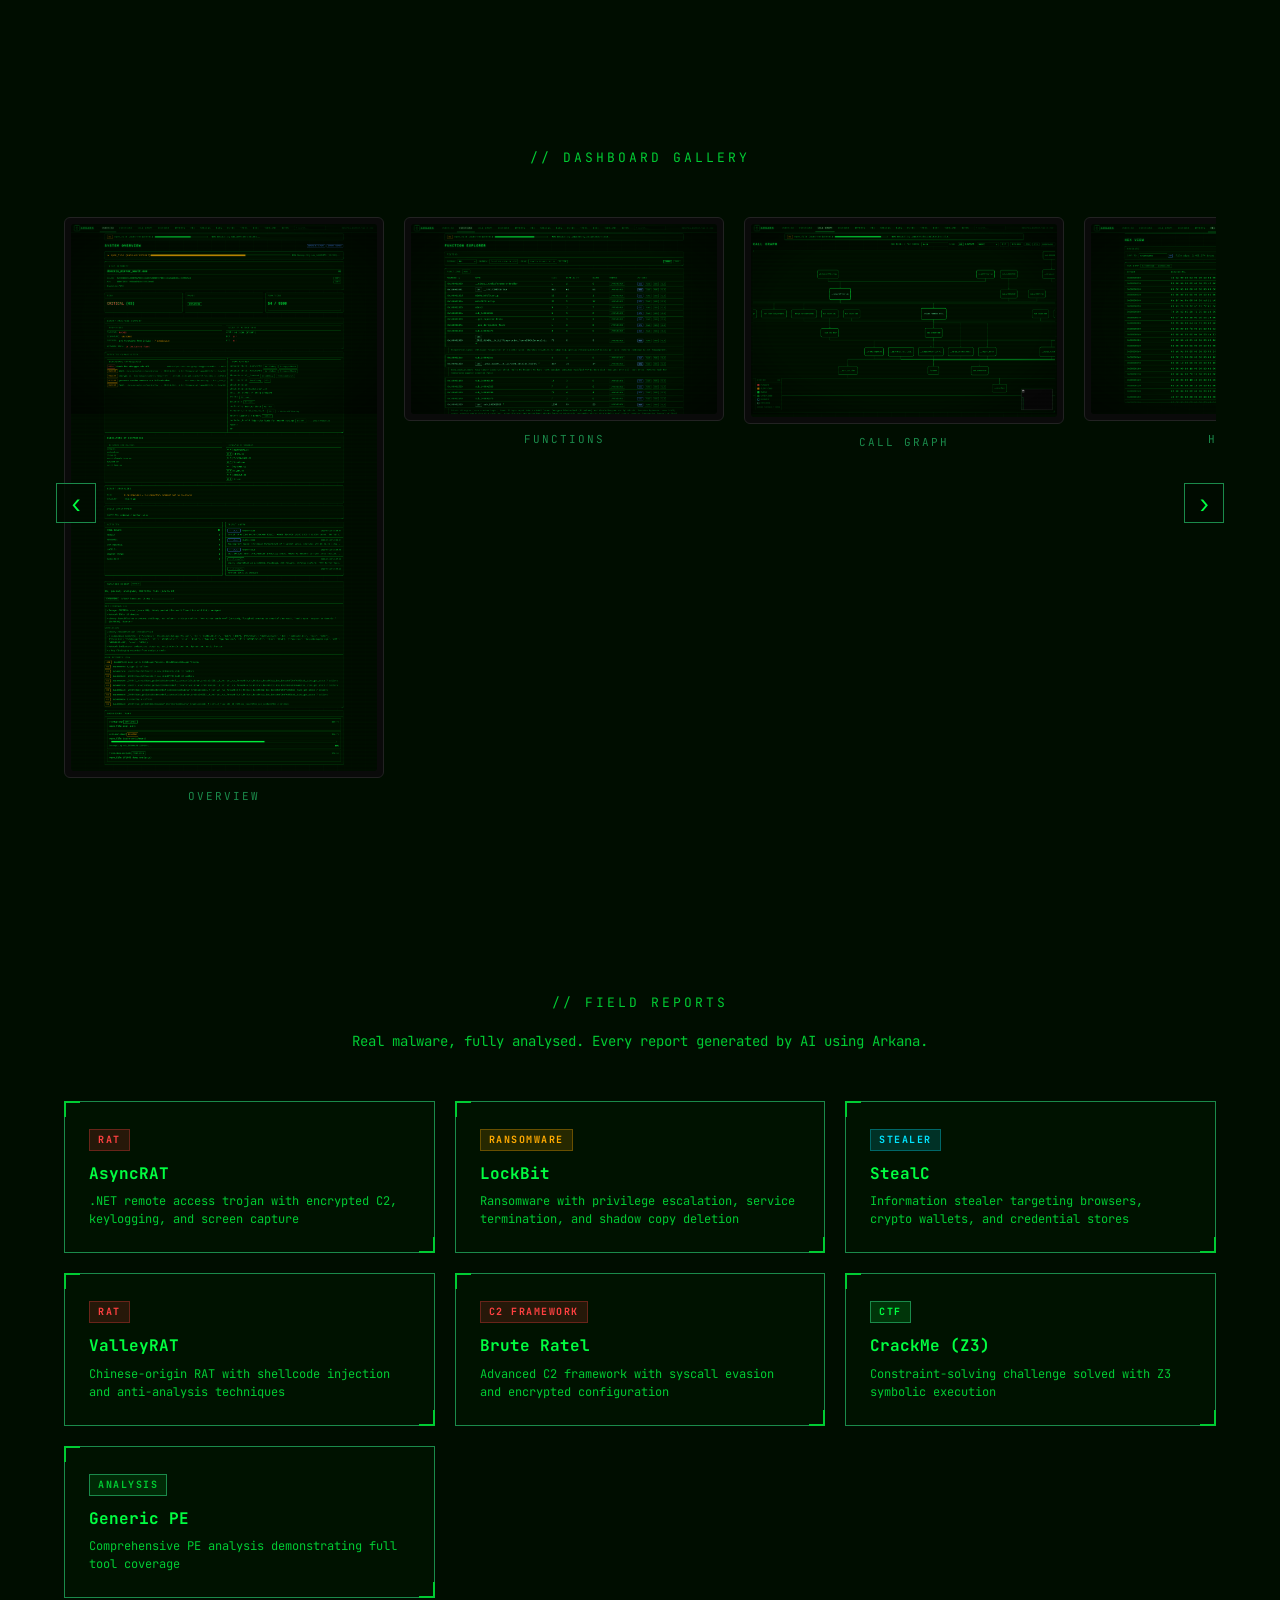
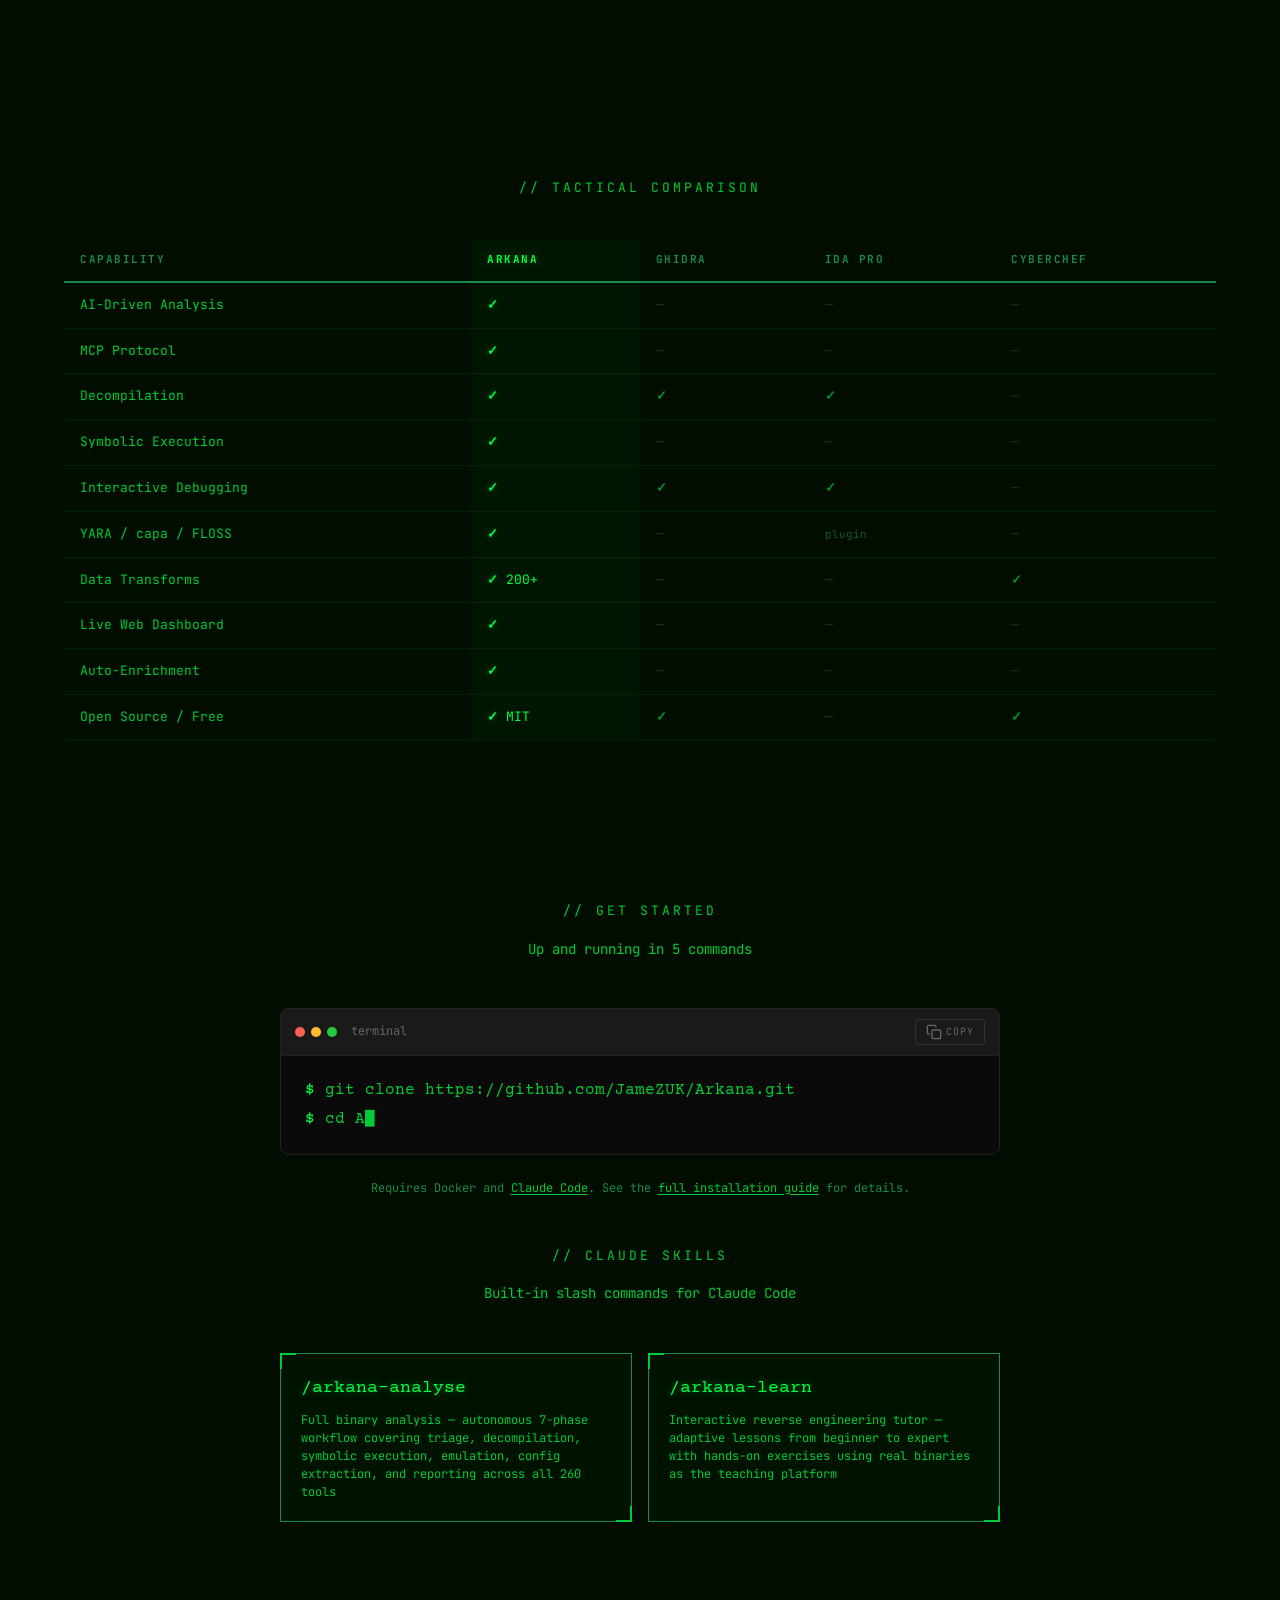
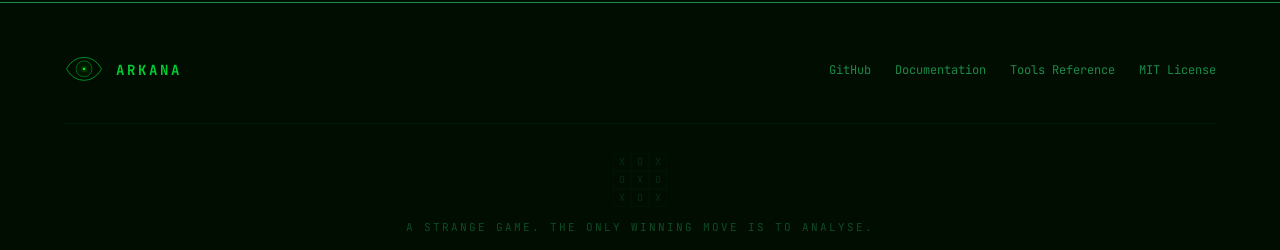
==== commit 3492f4ed: "Update index.html" ====
--- a/index.html
+++ b/index.html
@@ -4,11 +4,11 @@
     <meta charset="UTF-8">
     <meta name="viewport" content="width=device-width, initial-scale=1.0">
     <title>Arkana — Binary Intelligence Platform</title>
-    <meta name="description" content="Arkana is an MCP server that gives your AI 259 binary analysis tools — decompilation, symbolic execution, debugging, YARA/capa/FLOSS, emulation, and a live web dashboard.">
+    <meta name="description" content="Arkana is an MCP server that gives your AI 260 binary analysis tools — decompilation, symbolic execution, debugging, YARA/capa/FLOSS, emulation, and a live web dashboard.">
 
     <!-- Open Graph -->
     <meta property="og:title" content="Arkana — Binary Intelligence Platform">
-    <meta property="og:description" content="Your entire malware analysis lab, behind one AI prompt. 259 MCP tools for binary analysis.">
+    <meta property="og:description" content="Your entire malware analysis lab, behind one AI prompt. 260 MCP tools for binary analysis.">
     <meta property="og:image" content="https://arkana.re/img/og-image.png">
     <meta property="og:url" content="https://arkana.re/">
     <meta property="og:type" content="website">
@@ -17,7 +17,7 @@
     <!-- Twitter Card -->
     <meta name="twitter:card" content="summary_large_image">
     <meta name="twitter:title" content="Arkana — Binary Intelligence Platform">
-    <meta name="twitter:description" content="Your entire malware analysis lab, behind one AI prompt. 259 MCP tools for binary analysis.">
+    <meta name="twitter:description" content="Your entire malware analysis lab, behind one AI prompt. 260 MCP tools for binary analysis.">
     <meta name="twitter:image" content="https://arkana.re/img/og-image.png">
 
     <!-- Canonical -->
@@ -45,7 +45,7 @@
         "@context": "https://schema.org",
         "@type": "SoftwareApplication",
         "name": "Arkana",
-        "description": "An MCP server exposing 259 binary analysis tools to AI clients. Supports PE, ELF, and Mach-O formats with integrations for angr, capa, FLOSS, YARA, Binary Refinery, Qiling, and Speakeasy.",
+        "description": "An MCP server exposing 260 binary analysis tools to AI clients. Supports PE, ELF, and Mach-O formats with integrations for angr, capa, FLOSS, YARA, Binary Refinery, Qiling, and Speakeasy.",
         "applicationCategory": "SecurityApplication",
         "operatingSystem": "Linux, macOS, Windows (Docker)",
         "url": "https://arkana.re/",
@@ -241,7 +241,7 @@
                     <div class="terminal-line terminal-line--blank"></div>
                     <div class="terminal-line" data-type="command" data-speed="30">IDENTIFY SYSTEM</div>
                     <div class="terminal-line" data-type="response" data-speed="15">ARKANA // BINARY INTELLIGENCE PLATFORM</div>
-                    <div class="terminal-line" data-type="response" data-speed="15">259 MCP TOOLS ACTIVE</div>
+                    <div class="terminal-line" data-type="response" data-speed="15">260 MCP TOOLS ACTIVE</div>
                     <div class="terminal-line" data-type="response" data-speed="15">STATUS: ONLINE</div>
                     <div class="terminal-line terminal-line--blank"></div>
                     <div class="terminal-line" data-type="command" data-speed="30">SHALL WE PLAY A GAME?</div>
@@ -274,7 +274,7 @@
             <div class="container">
                 <p class="pitch-text reveal">
                     Arkana is an <span class="glow">MCP server</span> that gives your AI
-                    <span class="glow">259 binary analysis tools</span> &mdash; decompilation,
+                    <span class="glow">260 binary analysis tools</span> &mdash; decompilation,
                     symbolic execution, interactive debugging,
                     <span class="glow">YARA/capa/FLOSS</span>, emulation, and a
                     <span class="glow">live web dashboard</span> &mdash; so you can investigate
@@ -385,7 +385,7 @@
                 <h2 class="section-label reveal">// THREAT ASSESSMENT</h2>
                 <div class="stats-grid">
                     <div class="stat-panel bracket-panel reveal">
-                        <div class="stat-number" data-target="259">0</div>
+                        <div class="stat-number" data-target="260">0</div>
                         <div class="stat-label">MCP Tools</div>
                         <div class="stat-sublabel">TOOLS ACTIVE</div>
                     </div>
@@ -457,8 +457,8 @@
 
                 <div class="feature-row feature-row--reverse reveal-right">
                     <div class="feature-text">
-                        <h3 class="feature-title">259 MCP Tools</h3>
-                        <p class="feature-headline">"One prompt. 259 possibilities."</p>
+                        <h3 class="feature-title">260 MCP Tools</h3>
+                        <p class="feature-headline">"One prompt. 260 possibilities."</p>
                         <ul class="feature-list">
                             <li>Decompilation, disassembly, and CFG analysis via angr</li>
                             <li>YARA scanning, capa matching, FLOSS string extraction</li>
@@ -798,7 +798,7 @@
                     <div class="skills-grid">
                         <div class="skill-card bracket-panel">
                             <code class="skill-cmd">/arkana-analyse</code>
-                            <p class="skill-desc">Full binary analysis &mdash; autonomous 7-phase workflow covering triage, decompilation, symbolic execution, emulation, config extraction, and reporting across all 259 tools</p>
+                            <p class="skill-desc">Full binary analysis &mdash; autonomous 7-phase workflow covering triage, decompilation, symbolic execution, emulation, config extraction, and reporting across all 260 tools</p>
                         </div>
                         <div class="skill-card bracket-panel">
                             <code class="skill-cmd">/arkana-learn</code>
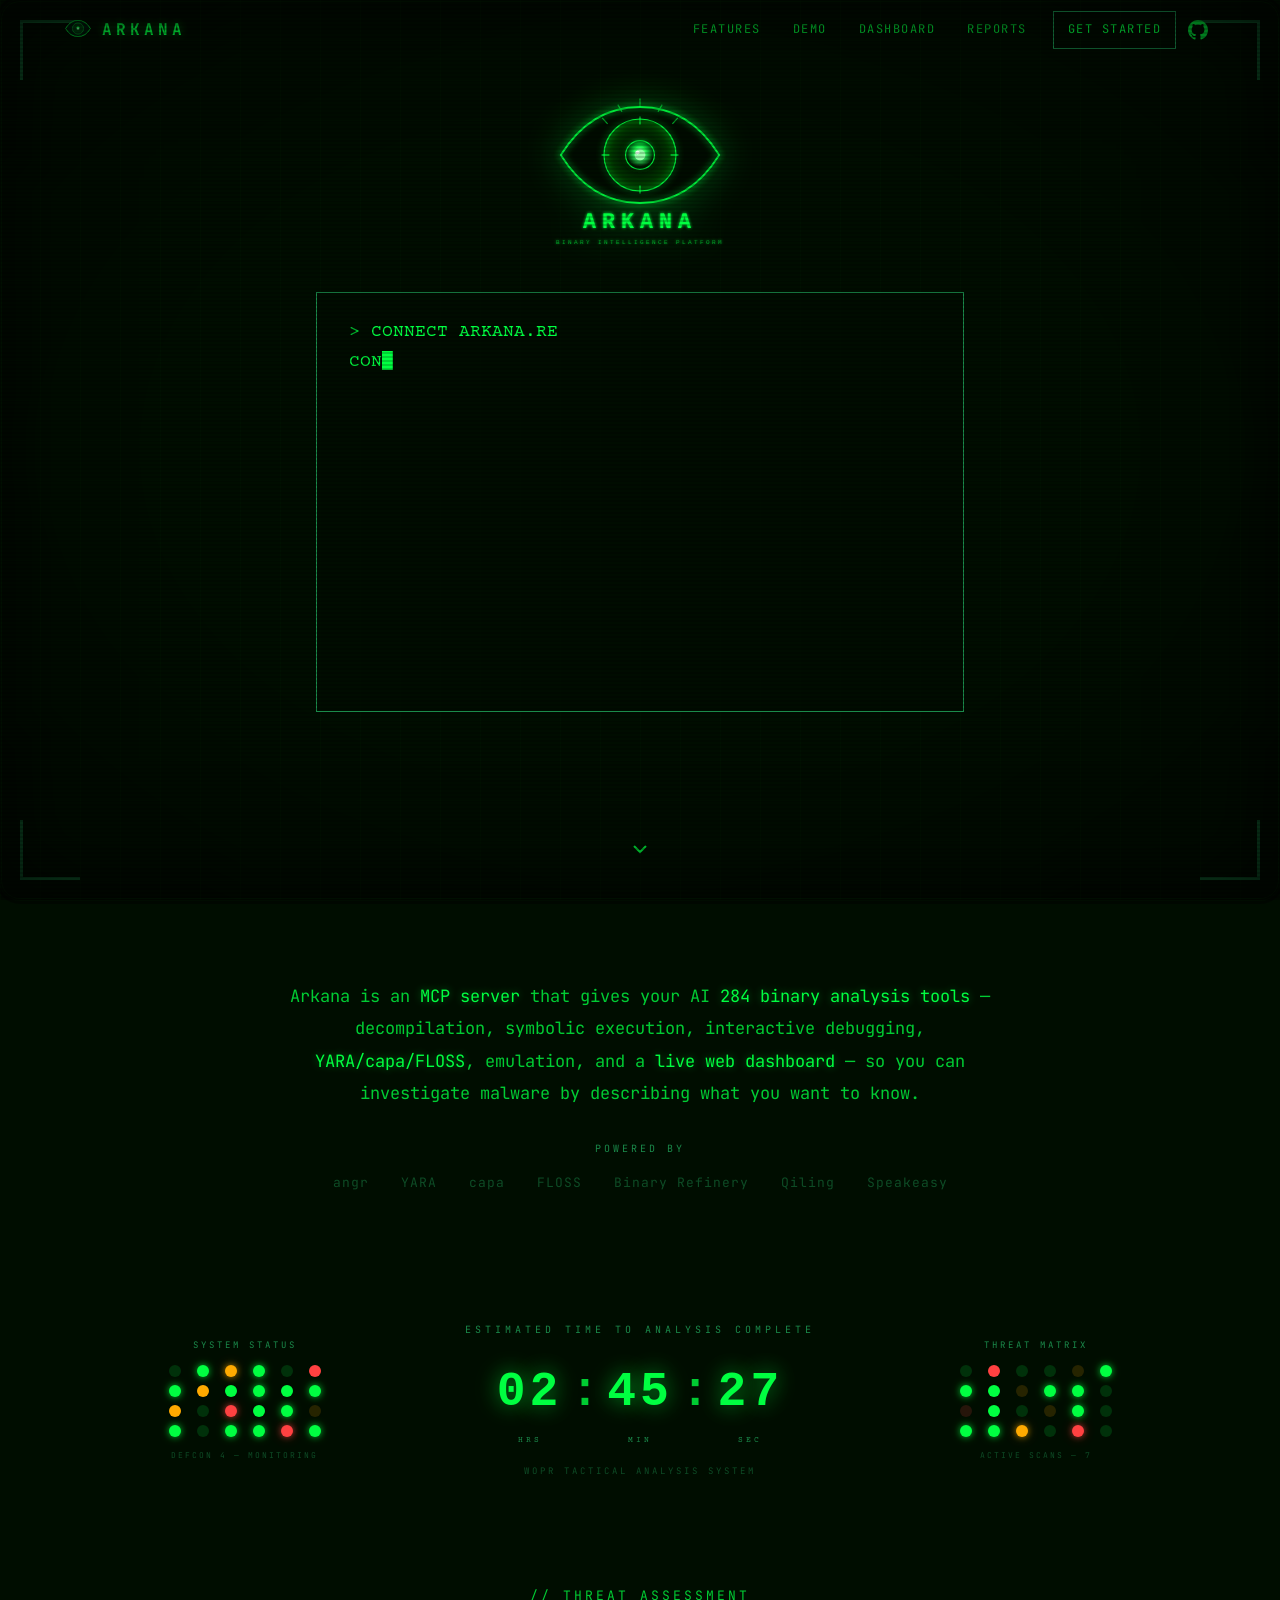
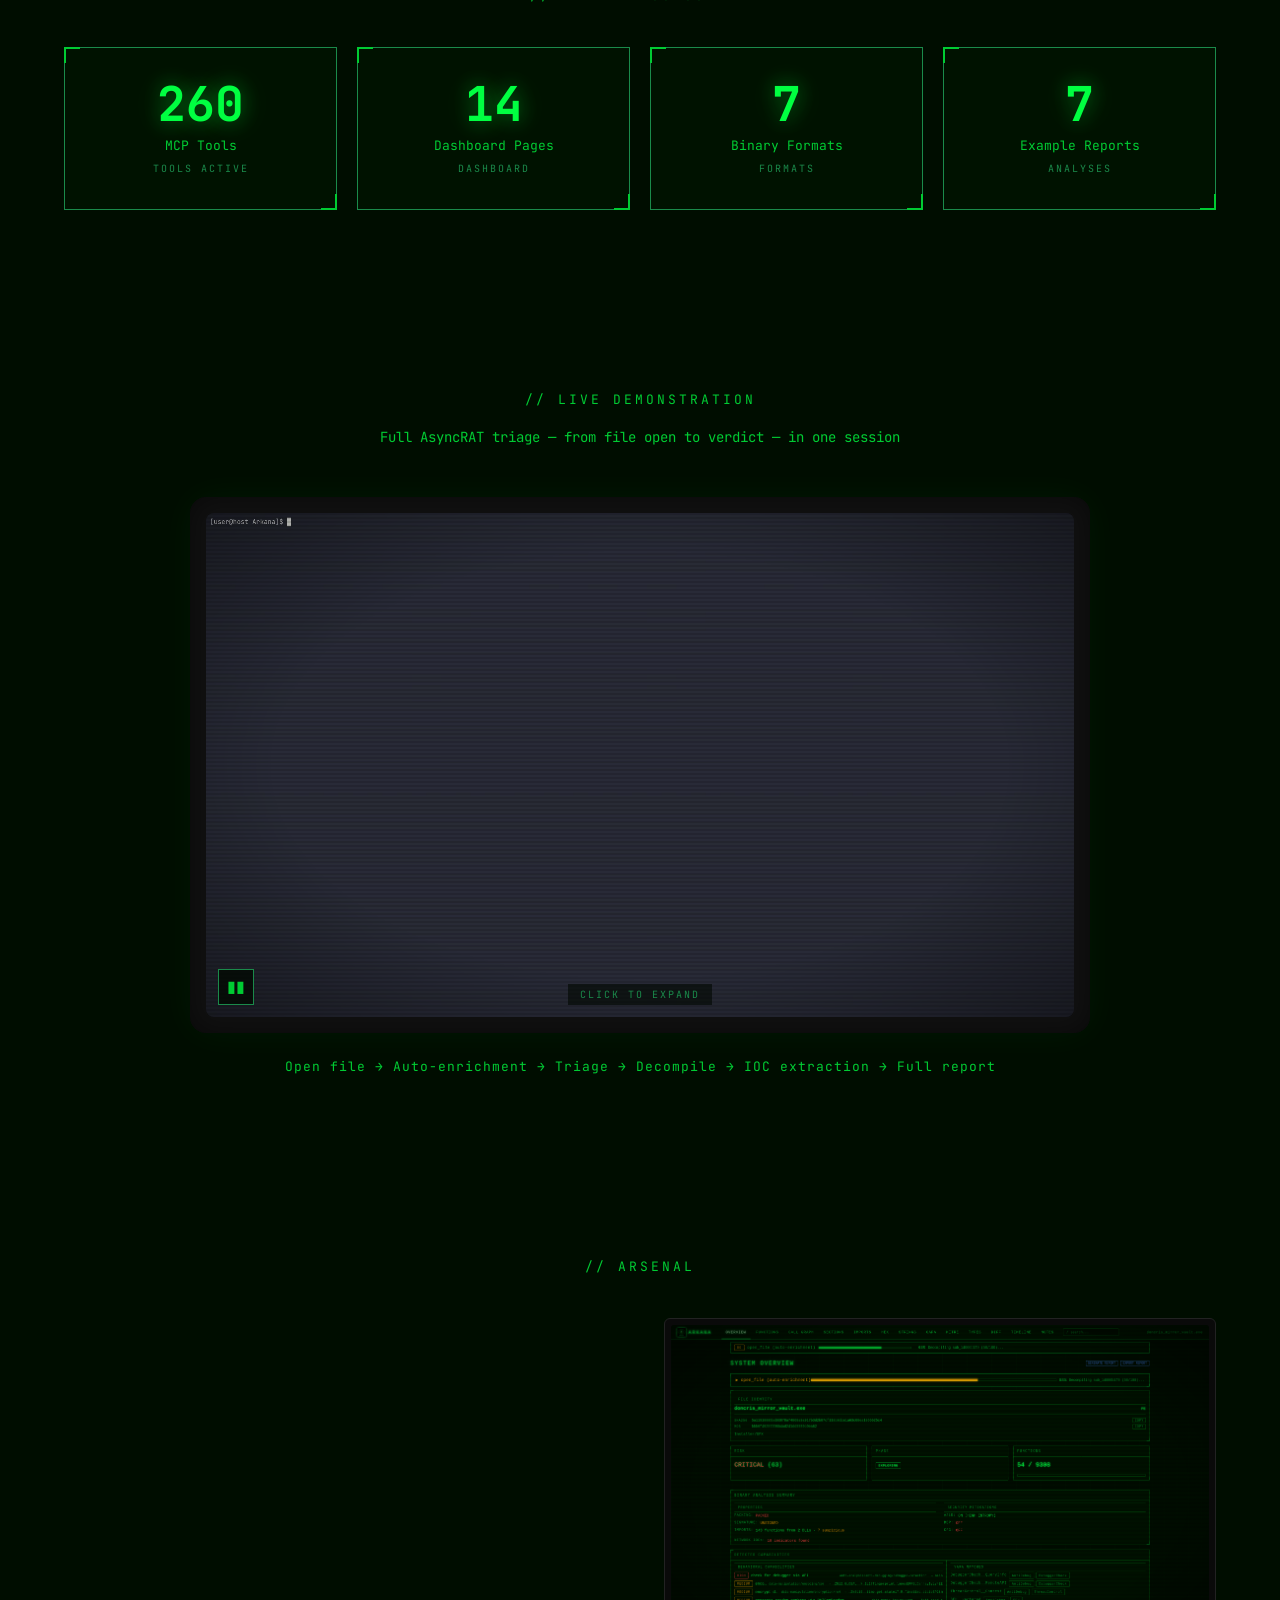
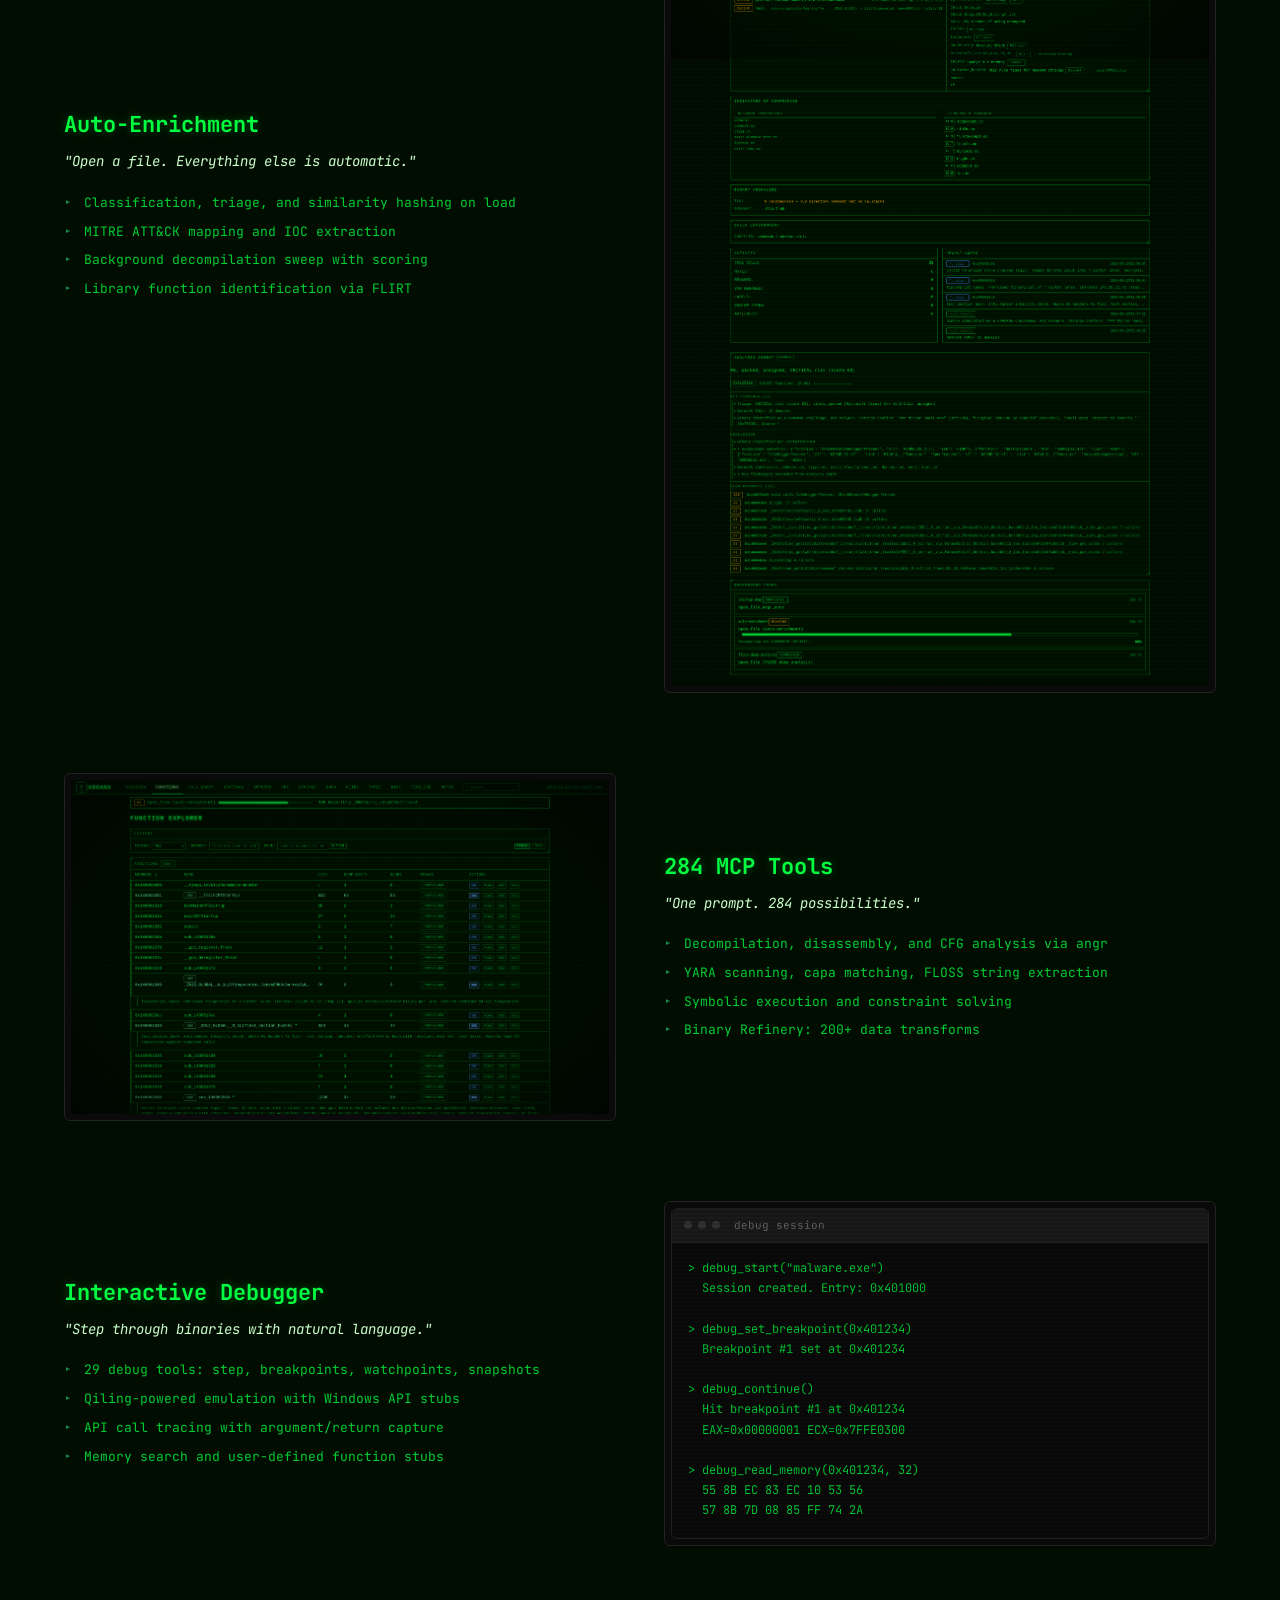
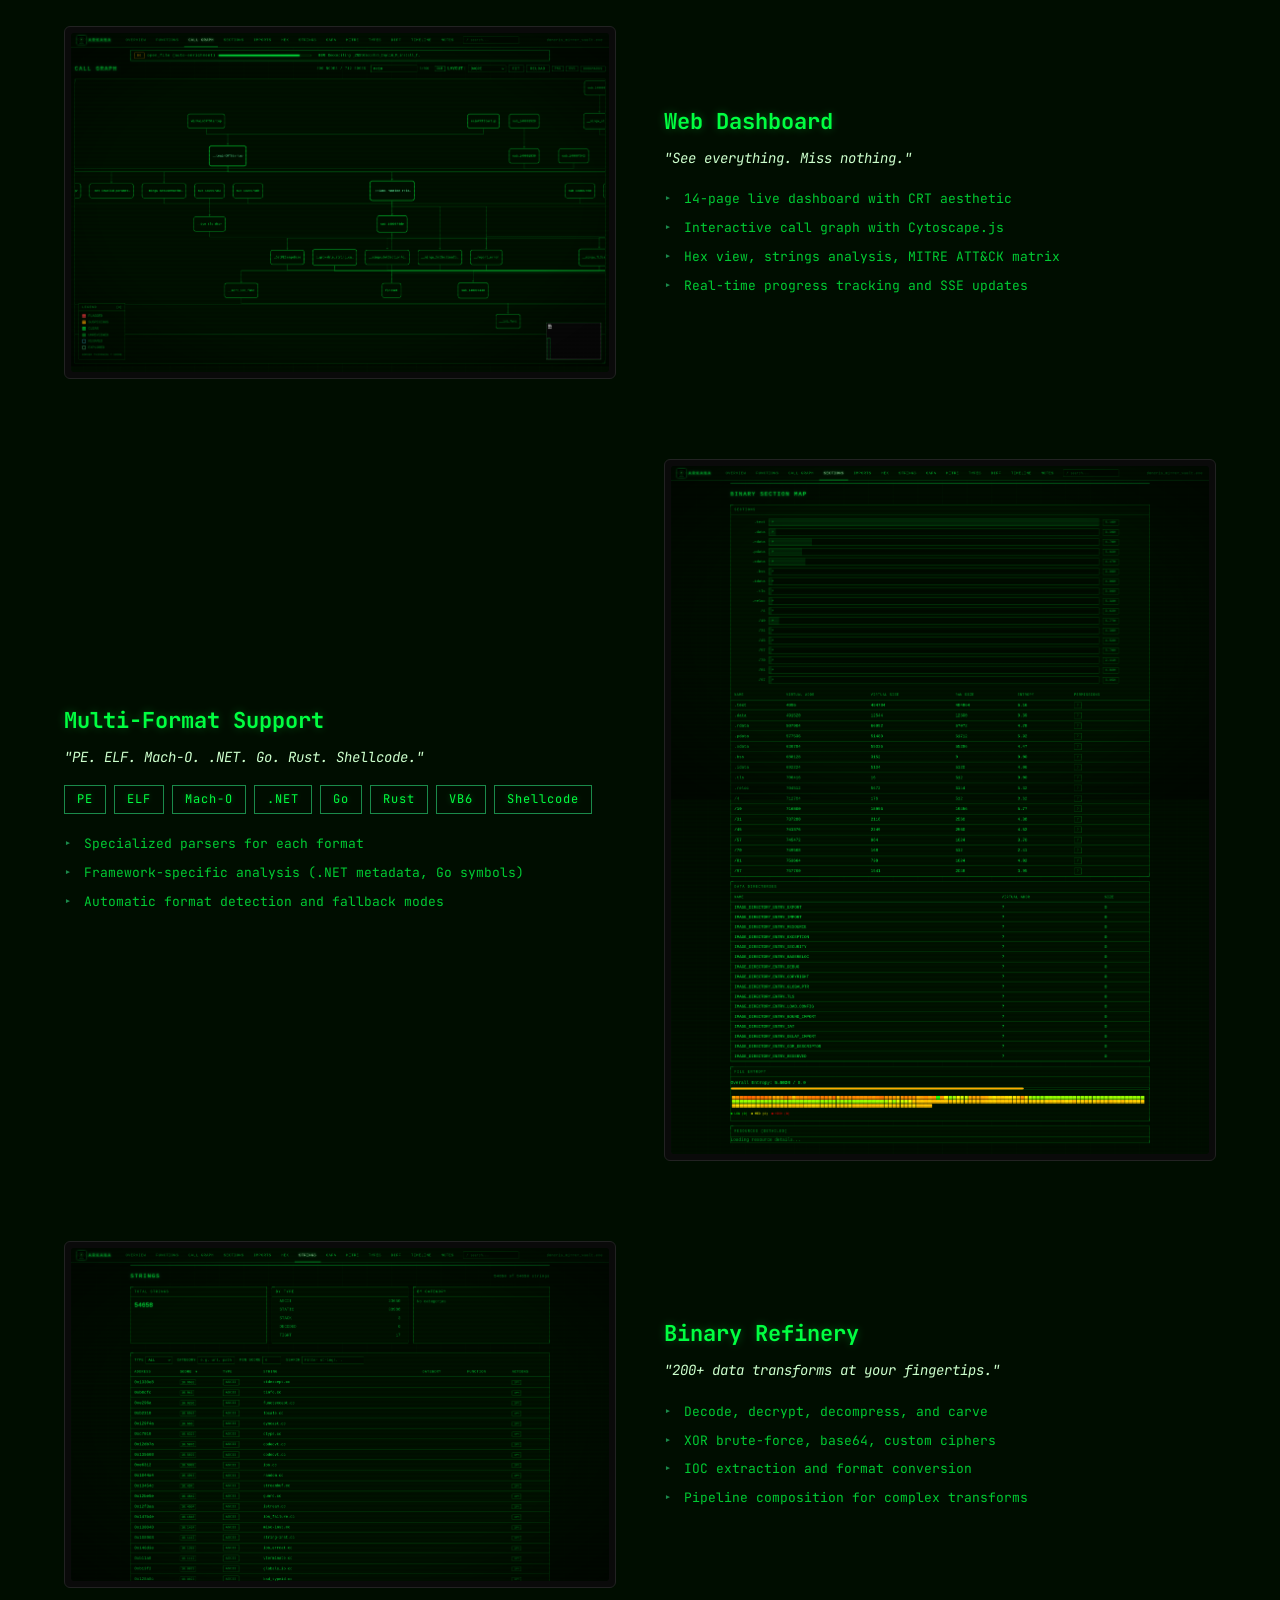
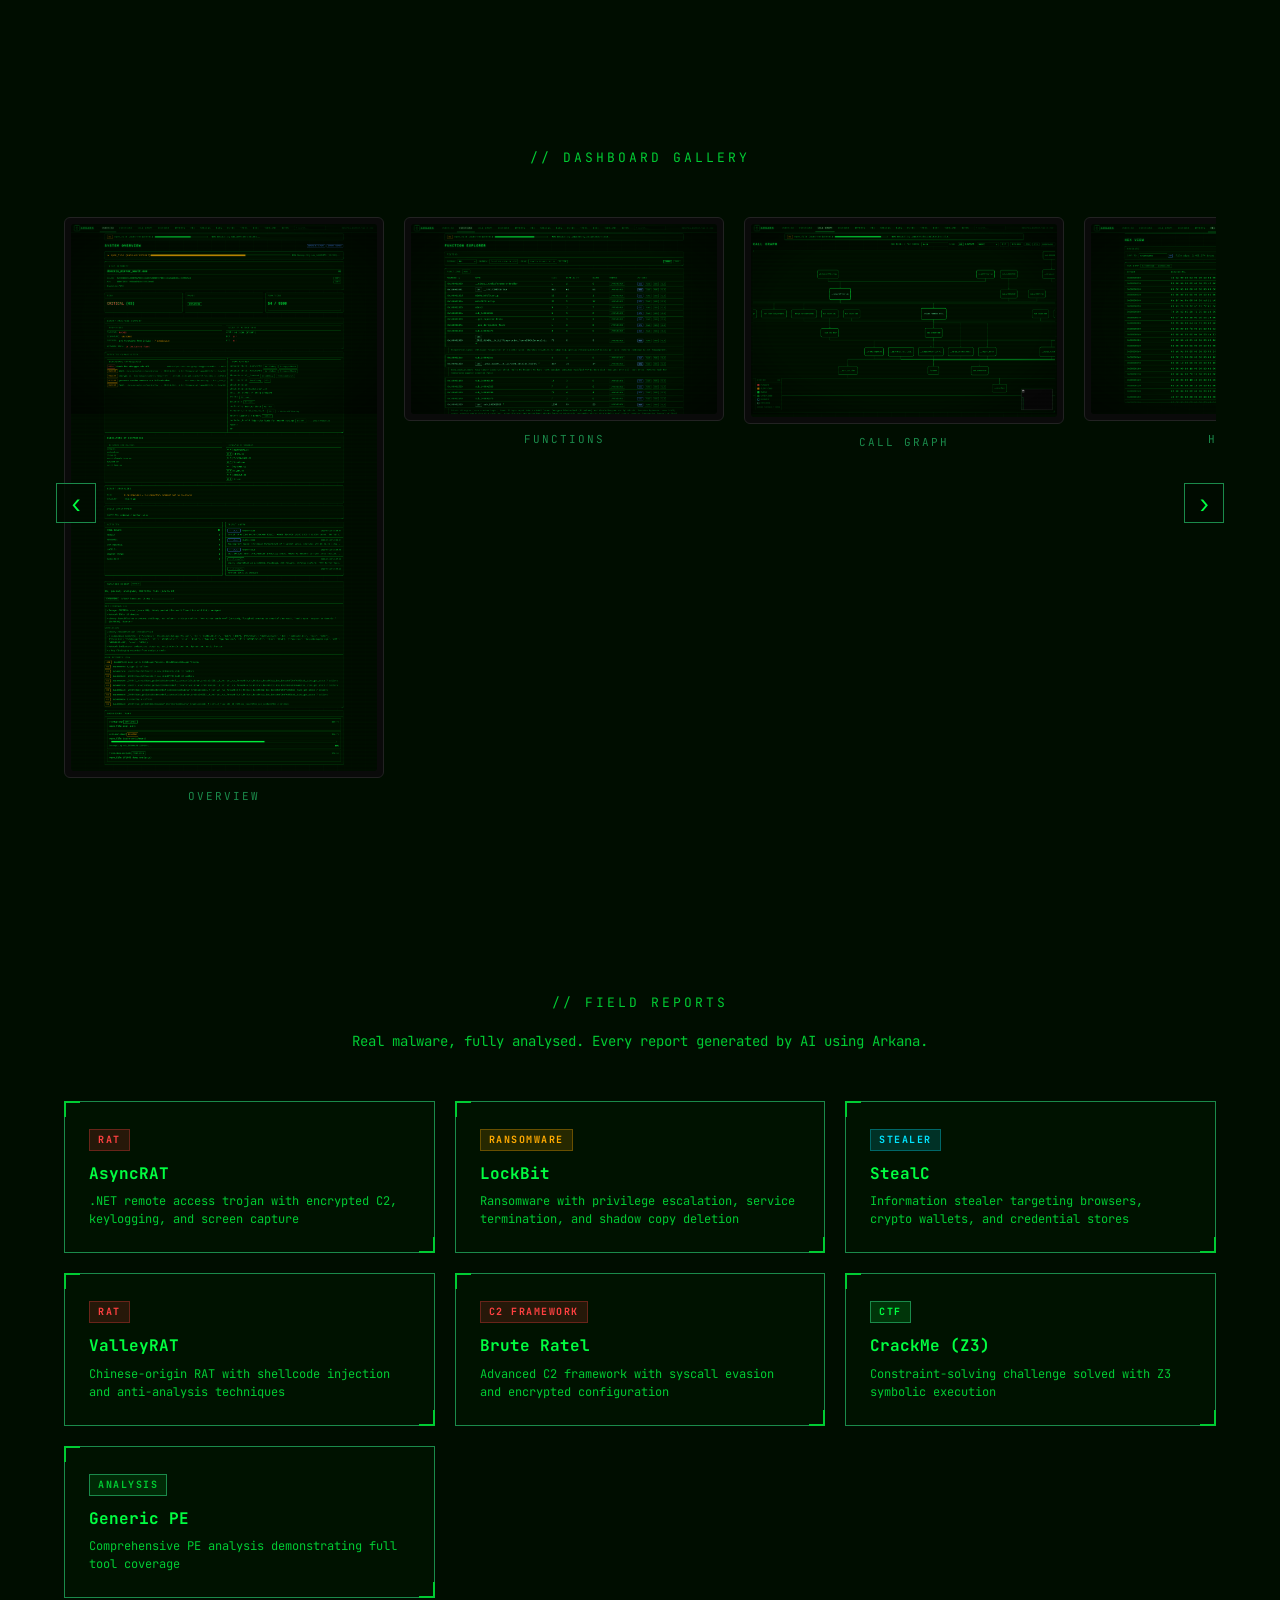
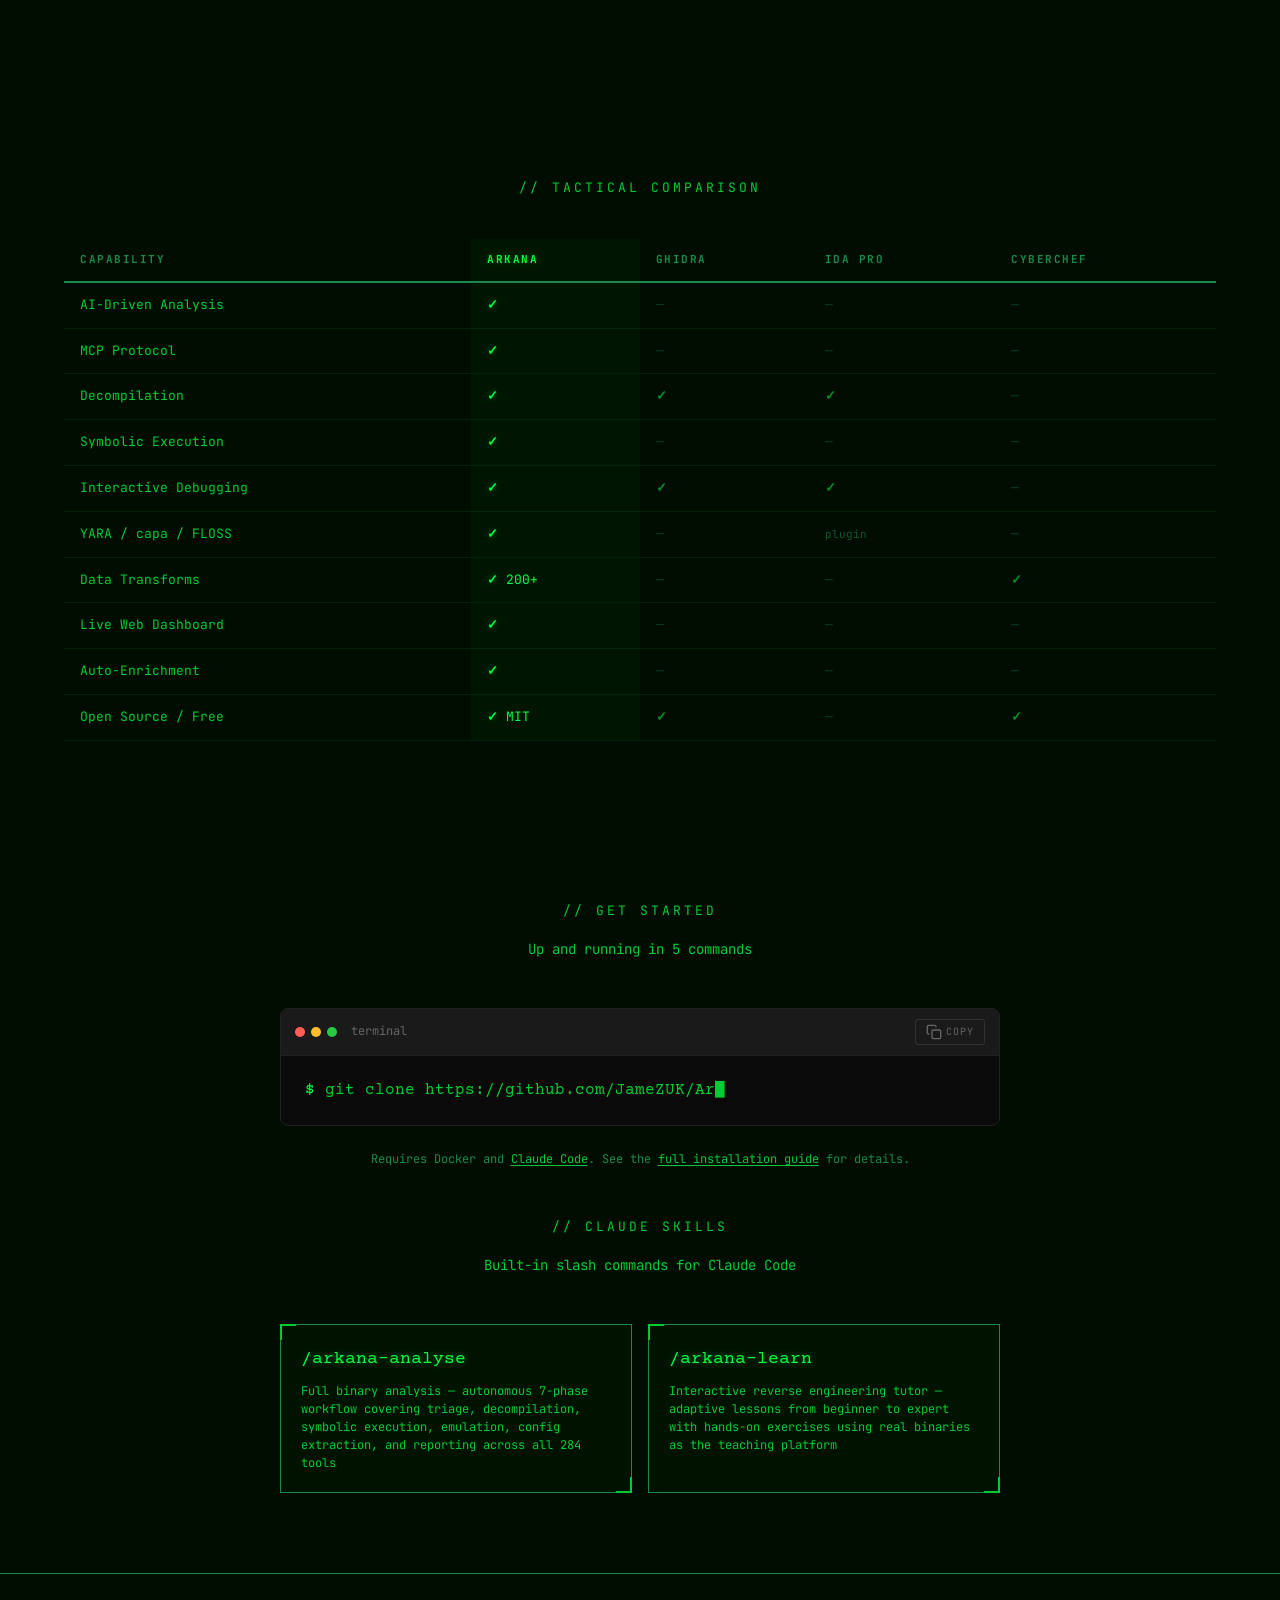
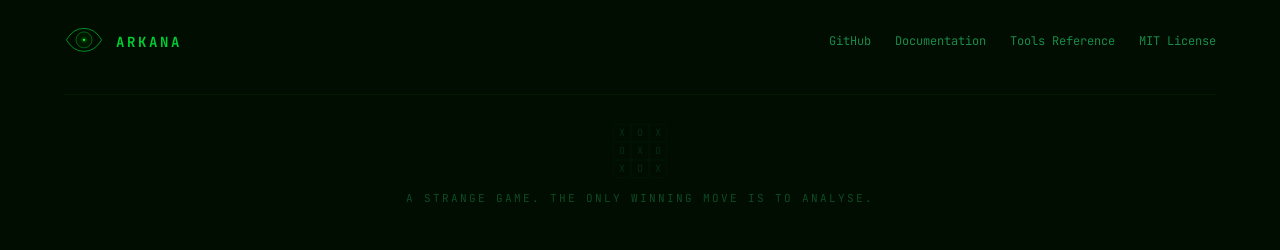
==== commit 8f50fe12: "Update tool count from 260 to 284 in index.html" ====
--- a/index.html
+++ b/index.html
@@ -4,11 +4,11 @@
     <meta charset="UTF-8">
     <meta name="viewport" content="width=device-width, initial-scale=1.0">
     <title>Arkana — Binary Intelligence Platform</title>
-    <meta name="description" content="Arkana is an MCP server that gives your AI 260 binary analysis tools — decompilation, symbolic execution, debugging, YARA/capa/FLOSS, emulation, and a live web dashboard.">
+    <meta name="description" content="Arkana is an MCP server that gives your AI 284 binary analysis tools — decompilation, symbolic execution, debugging, YARA/capa/FLOSS, emulation, and a live web dashboard.">
 
     <!-- Open Graph -->
     <meta property="og:title" content="Arkana — Binary Intelligence Platform">
-    <meta property="og:description" content="Your entire malware analysis lab, behind one AI prompt. 260 MCP tools for binary analysis.">
+    <meta property="og:description" content="Your entire malware analysis lab, behind one AI prompt. 284 MCP tools for binary analysis.">
     <meta property="og:image" content="https://arkana.re/img/og-image.png">
     <meta property="og:url" content="https://arkana.re/">
     <meta property="og:type" content="website">
@@ -17,7 +17,7 @@
     <!-- Twitter Card -->
     <meta name="twitter:card" content="summary_large_image">
     <meta name="twitter:title" content="Arkana — Binary Intelligence Platform">
-    <meta name="twitter:description" content="Your entire malware analysis lab, behind one AI prompt. 260 MCP tools for binary analysis.">
+    <meta name="twitter:description" content="Your entire malware analysis lab, behind one AI prompt. 284 MCP tools for binary analysis.">
     <meta name="twitter:image" content="https://arkana.re/img/og-image.png">
 
     <!-- Canonical -->
@@ -45,7 +45,7 @@
         "@context": "https://schema.org",
         "@type": "SoftwareApplication",
         "name": "Arkana",
-        "description": "An MCP server exposing 260 binary analysis tools to AI clients. Supports PE, ELF, and Mach-O formats with integrations for angr, capa, FLOSS, YARA, Binary Refinery, Qiling, and Speakeasy.",
+        "description": "An MCP server exposing 284 binary analysis tools to AI clients. Supports PE, ELF, and Mach-O formats with integrations for angr, capa, FLOSS, YARA, Binary Refinery, Qiling, and Speakeasy.",
         "applicationCategory": "SecurityApplication",
         "operatingSystem": "Linux, macOS, Windows (Docker)",
         "url": "https://arkana.re/",
@@ -241,7 +241,7 @@
                     <div class="terminal-line terminal-line--blank"></div>
                     <div class="terminal-line" data-type="command" data-speed="30">IDENTIFY SYSTEM</div>
                     <div class="terminal-line" data-type="response" data-speed="15">ARKANA // BINARY INTELLIGENCE PLATFORM</div>
-                    <div class="terminal-line" data-type="response" data-speed="15">260 MCP TOOLS ACTIVE</div>
+                    <div class="terminal-line" data-type="response" data-speed="15">284 MCP TOOLS ACTIVE</div>
                     <div class="terminal-line" data-type="response" data-speed="15">STATUS: ONLINE</div>
                     <div class="terminal-line terminal-line--blank"></div>
                     <div class="terminal-line" data-type="command" data-speed="30">SHALL WE PLAY A GAME?</div>
@@ -274,7 +274,7 @@
             <div class="container">
                 <p class="pitch-text reveal">
                     Arkana is an <span class="glow">MCP server</span> that gives your AI
-                    <span class="glow">260 binary analysis tools</span> &mdash; decompilation,
+                    <span class="glow">284 binary analysis tools</span> &mdash; decompilation,
                     symbolic execution, interactive debugging,
                     <span class="glow">YARA/capa/FLOSS</span>, emulation, and a
                     <span class="glow">live web dashboard</span> &mdash; so you can investigate
@@ -457,8 +457,8 @@
 
                 <div class="feature-row feature-row--reverse reveal-right">
                     <div class="feature-text">
-                        <h3 class="feature-title">260 MCP Tools</h3>
-                        <p class="feature-headline">"One prompt. 260 possibilities."</p>
+                        <h3 class="feature-title">284 MCP Tools</h3>
+                        <p class="feature-headline">"One prompt. 284 possibilities."</p>
                         <ul class="feature-list">
                             <li>Decompilation, disassembly, and CFG analysis via angr</li>
                             <li>YARA scanning, capa matching, FLOSS string extraction</li>
@@ -798,7 +798,7 @@
                     <div class="skills-grid">
                         <div class="skill-card bracket-panel">
                             <code class="skill-cmd">/arkana-analyse</code>
-                            <p class="skill-desc">Full binary analysis &mdash; autonomous 7-phase workflow covering triage, decompilation, symbolic execution, emulation, config extraction, and reporting across all 260 tools</p>
+                            <p class="skill-desc">Full binary analysis &mdash; autonomous 7-phase workflow covering triage, decompilation, symbolic execution, emulation, config extraction, and reporting across all 284 tools</p>
                         </div>
                         <div class="skill-card bracket-panel">
                             <code class="skill-cmd">/arkana-learn</code>
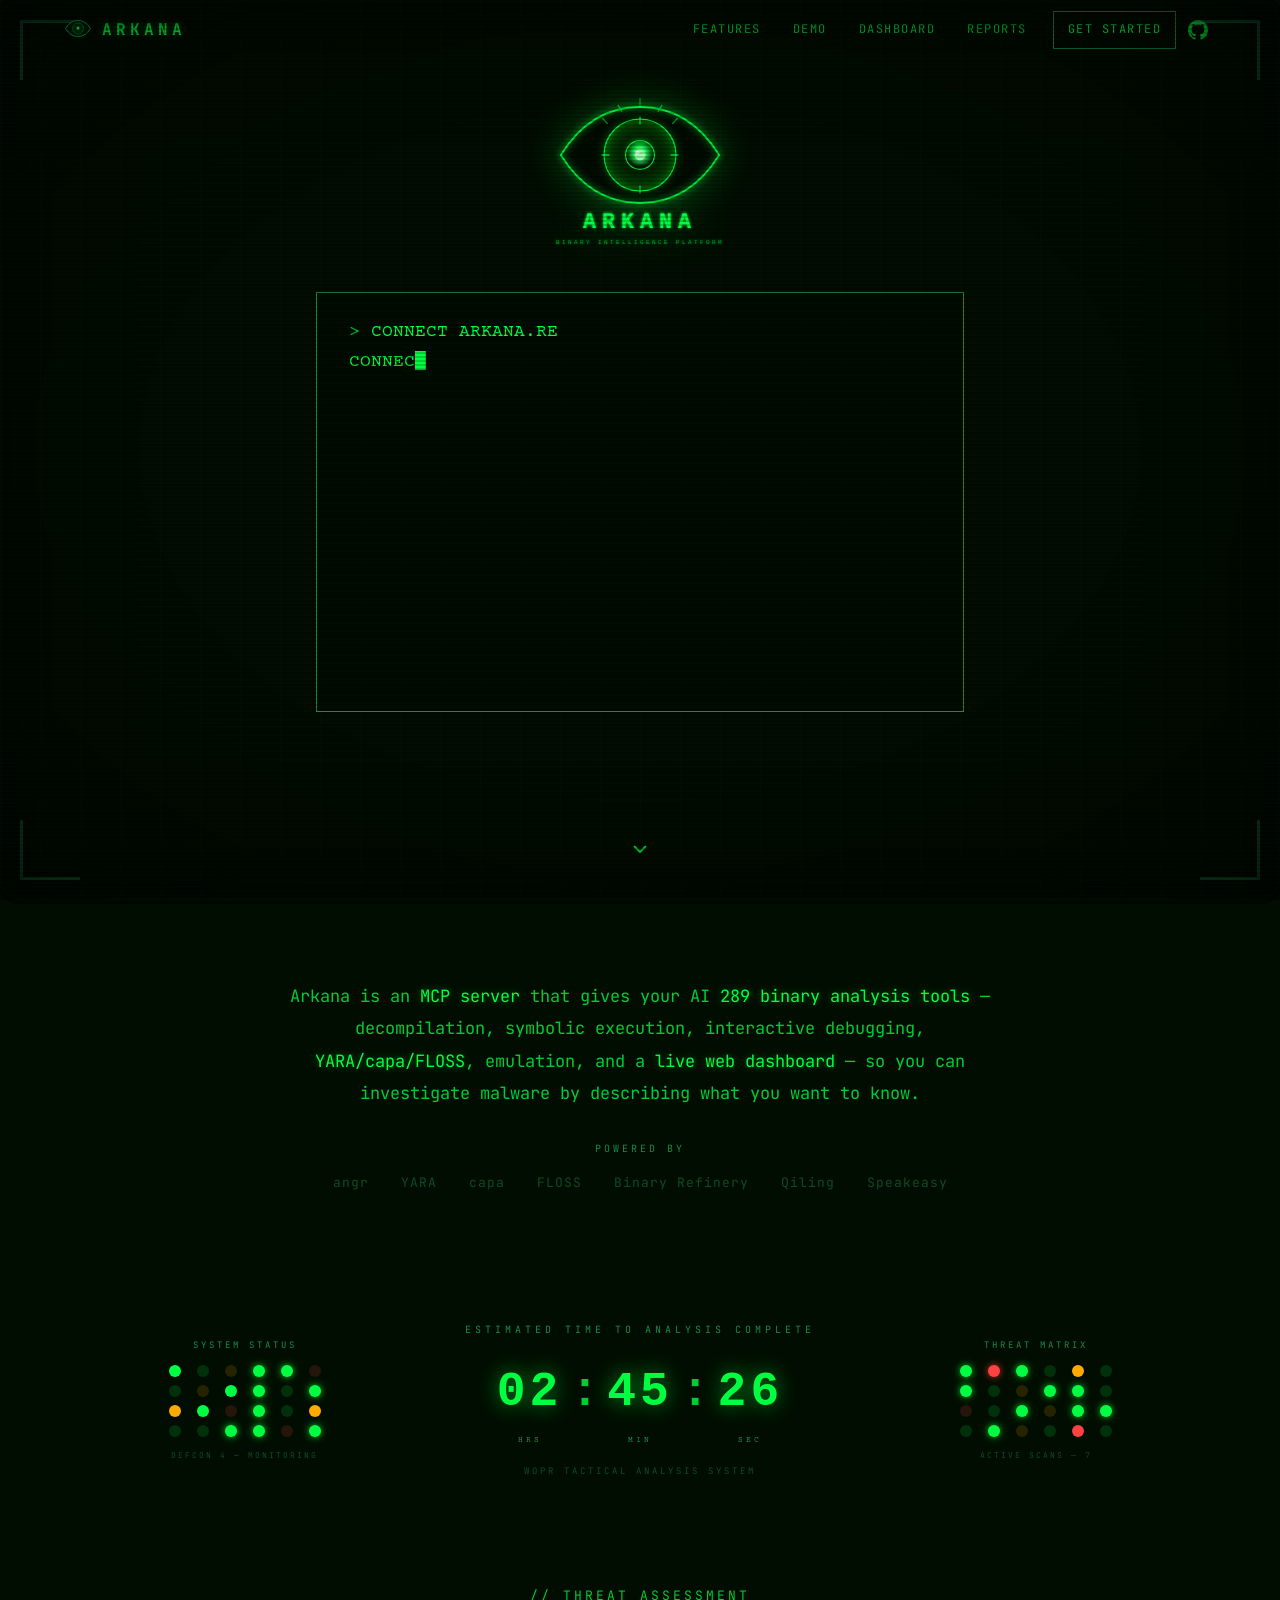
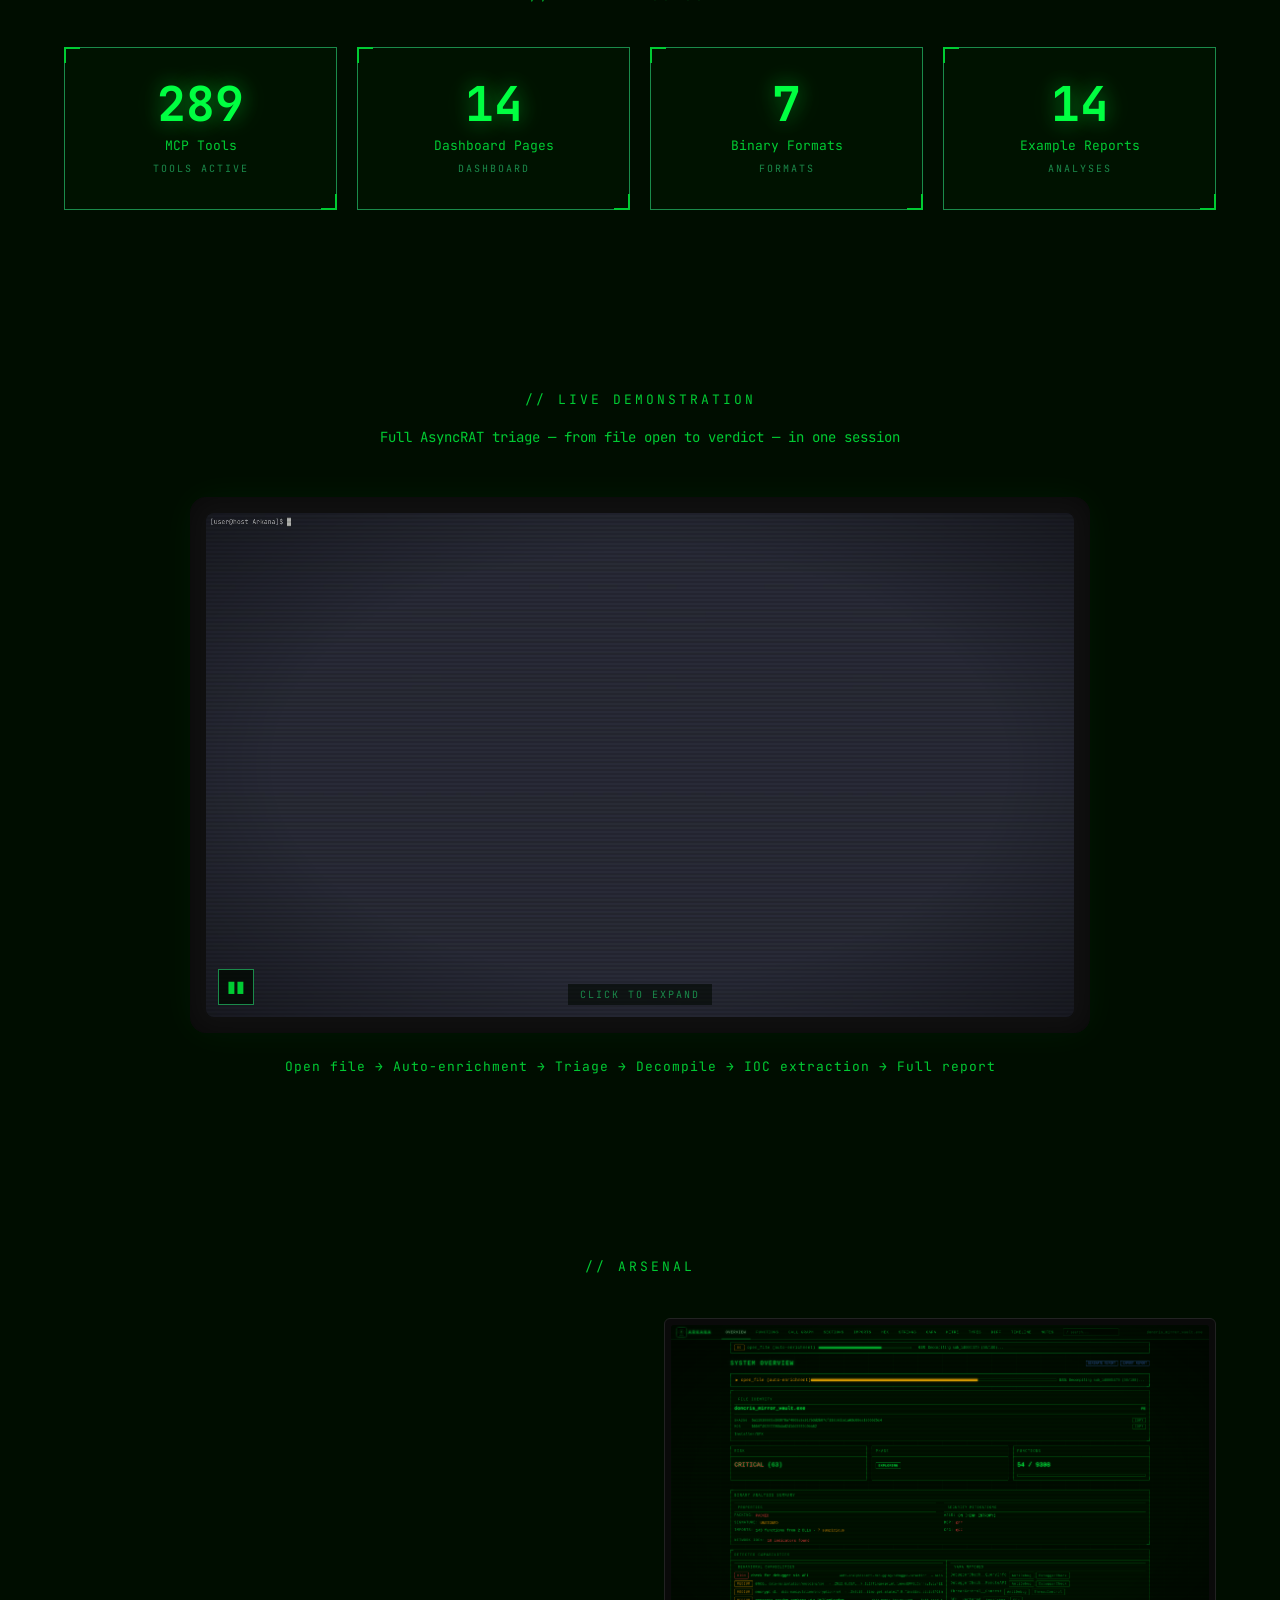
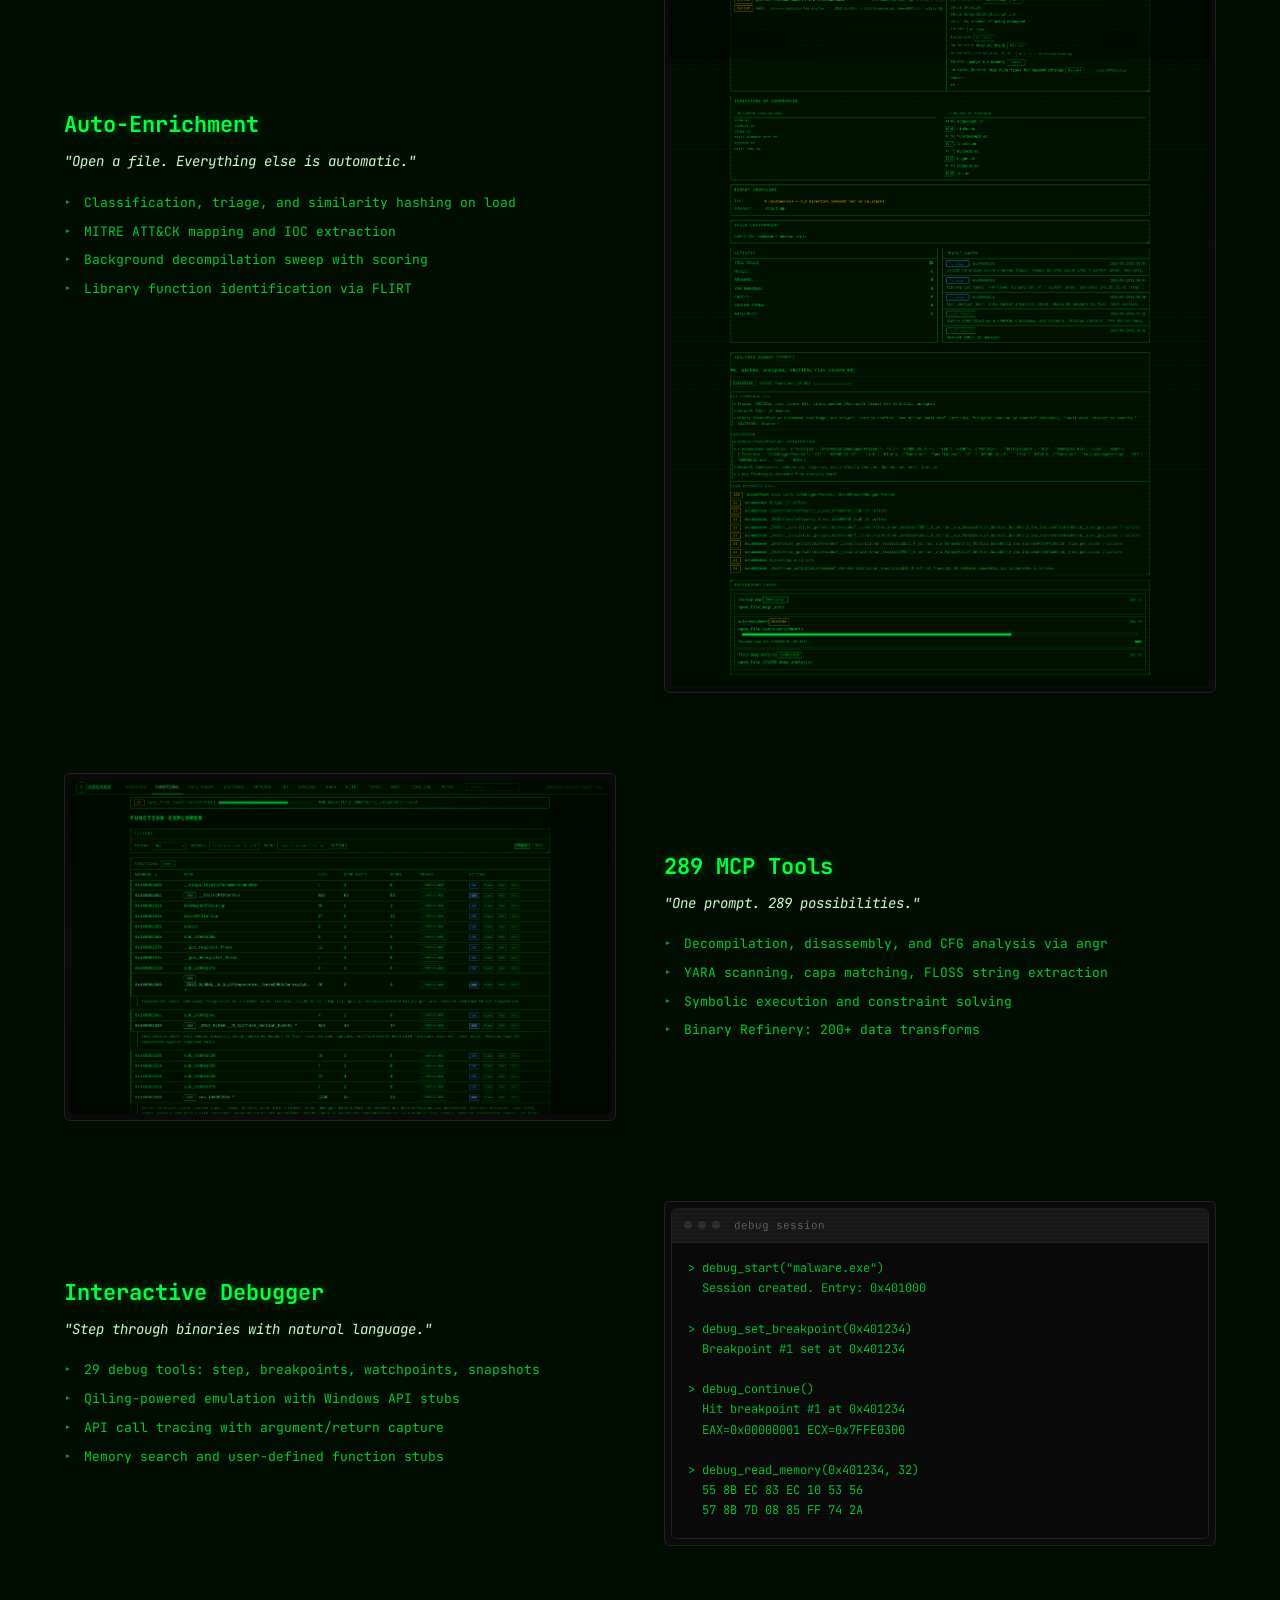
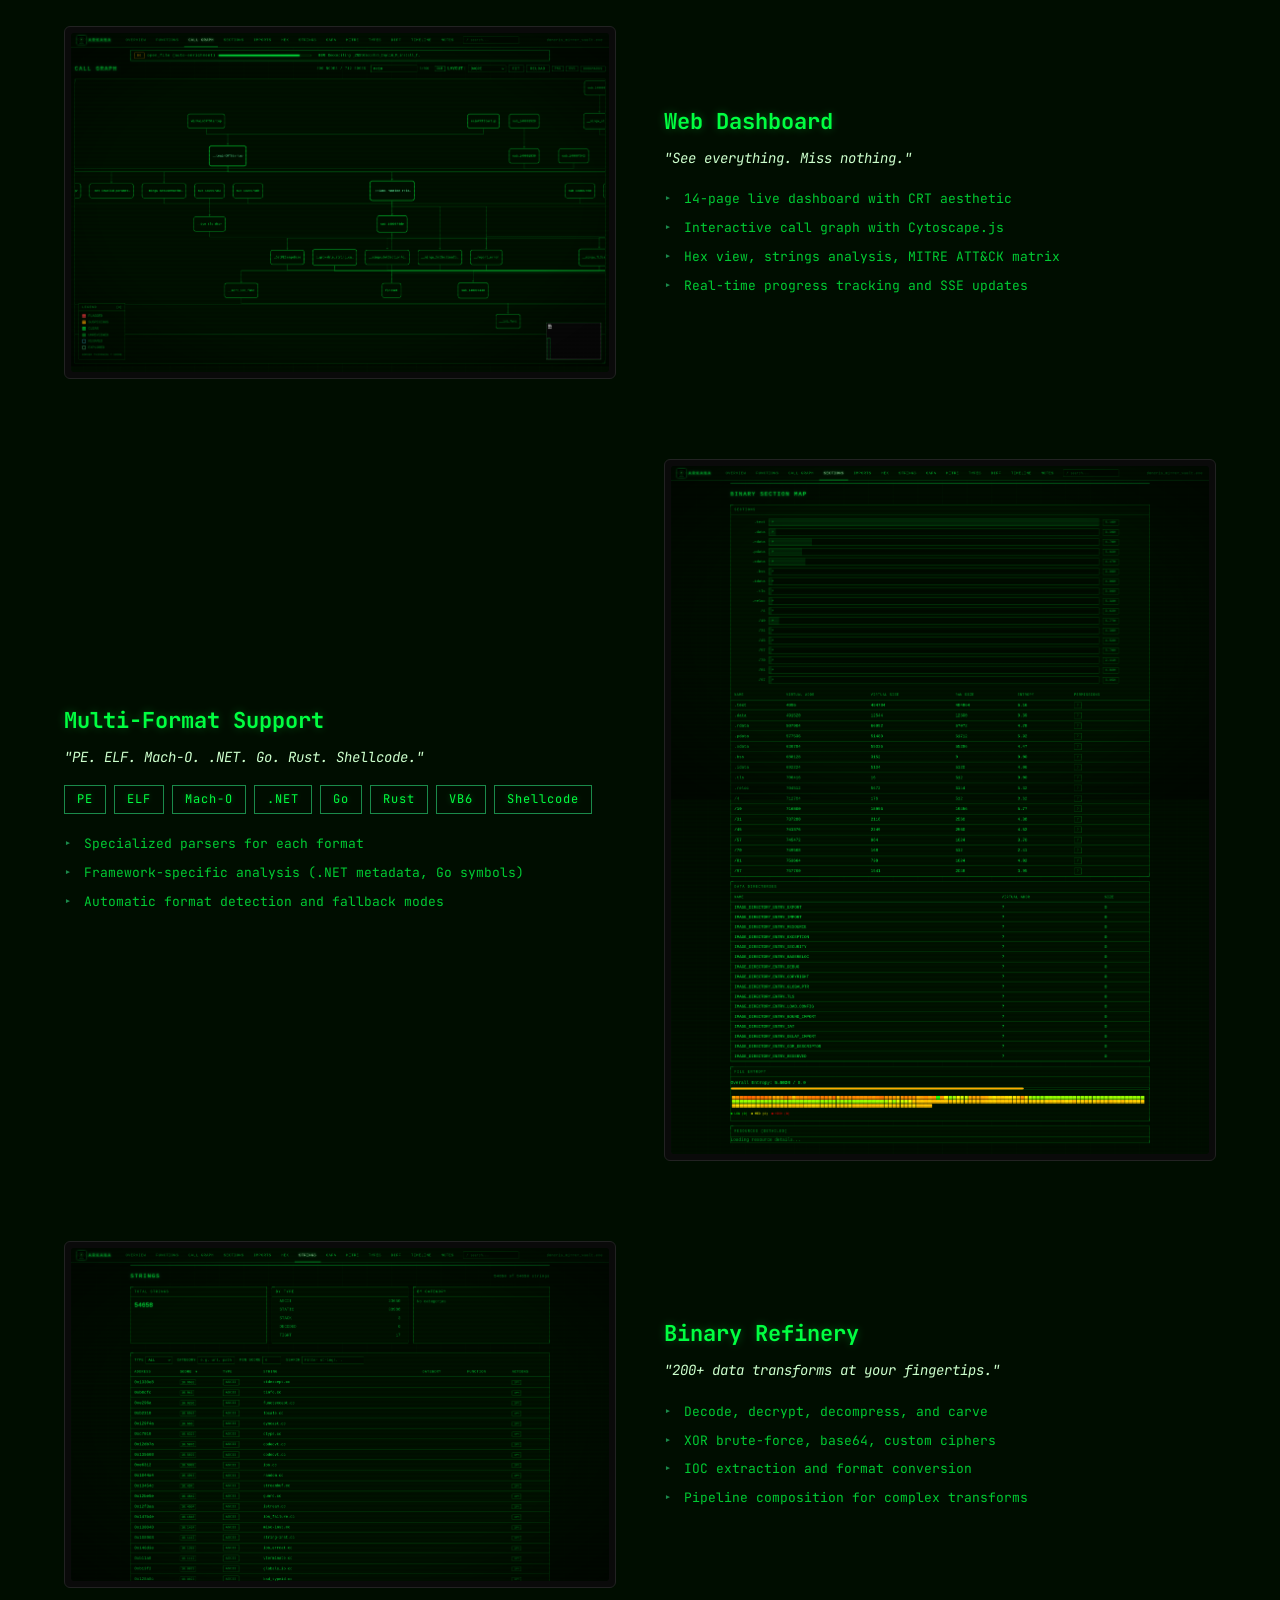
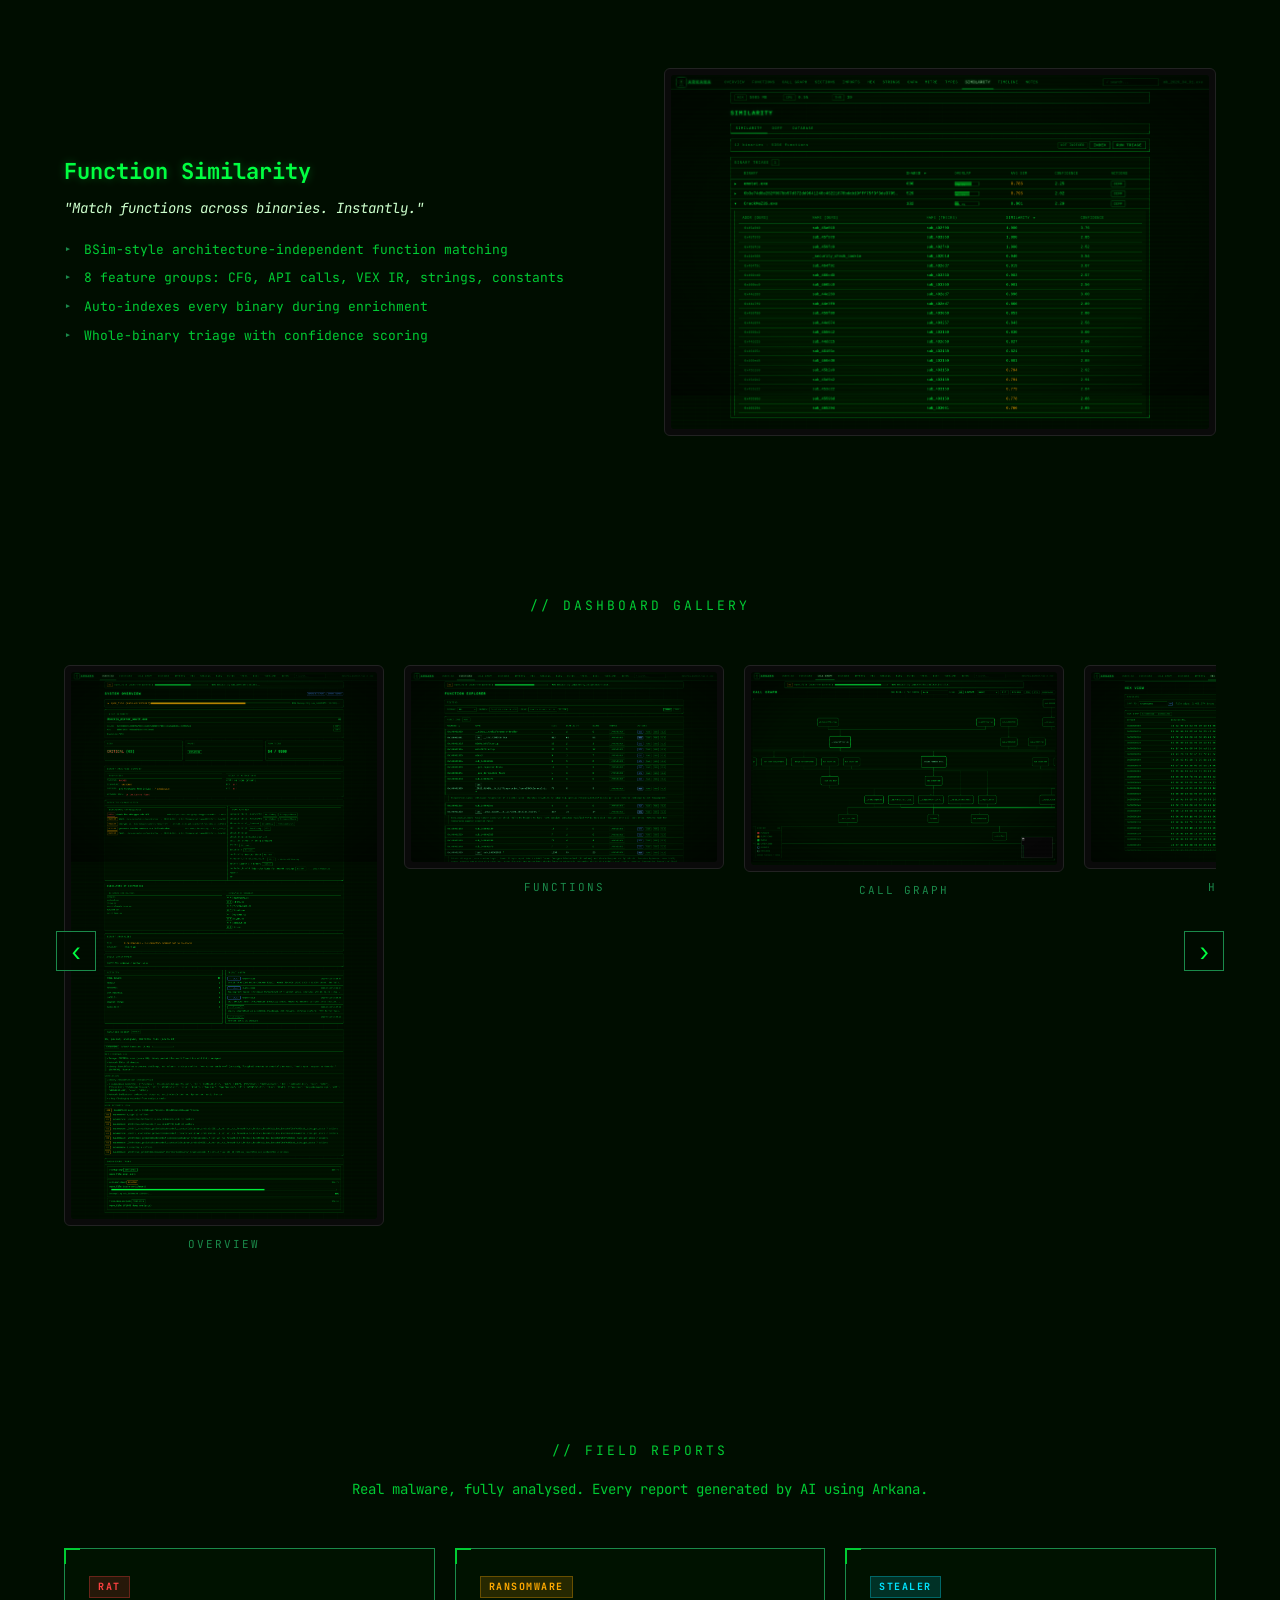
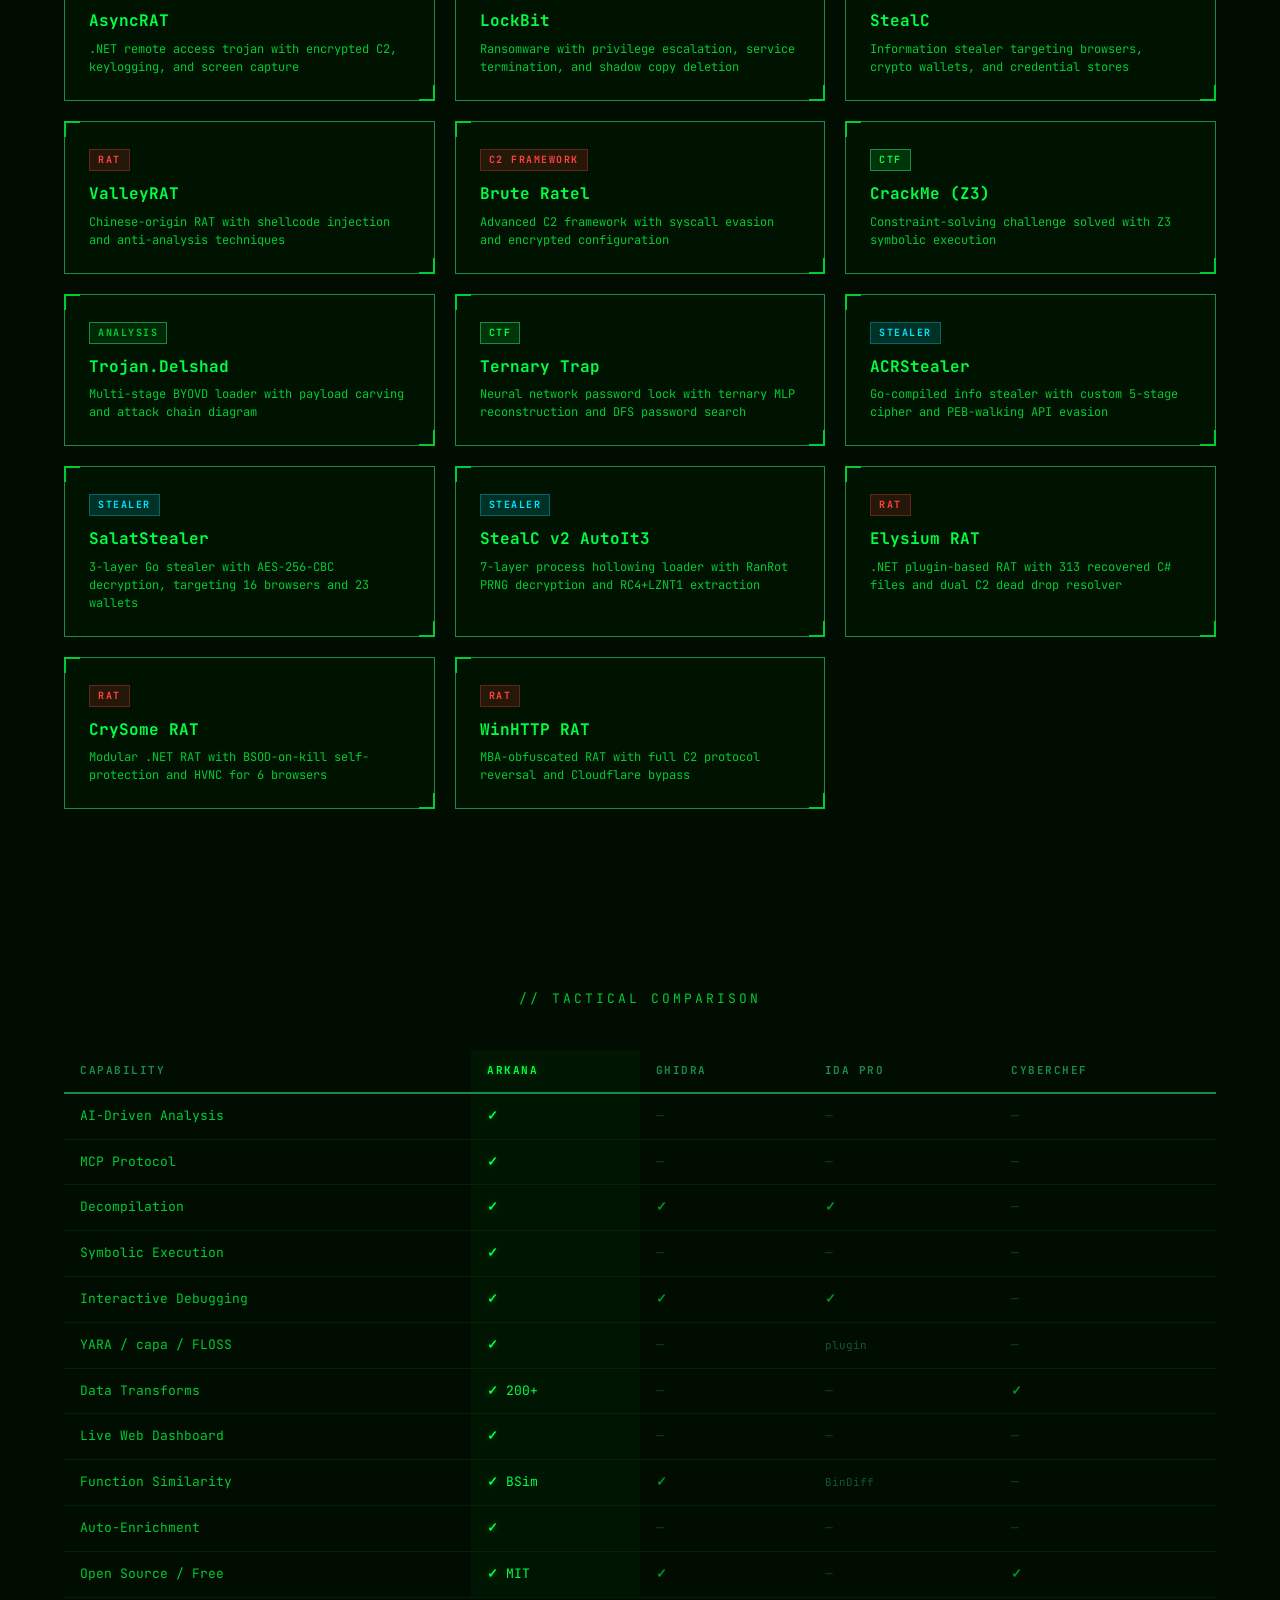
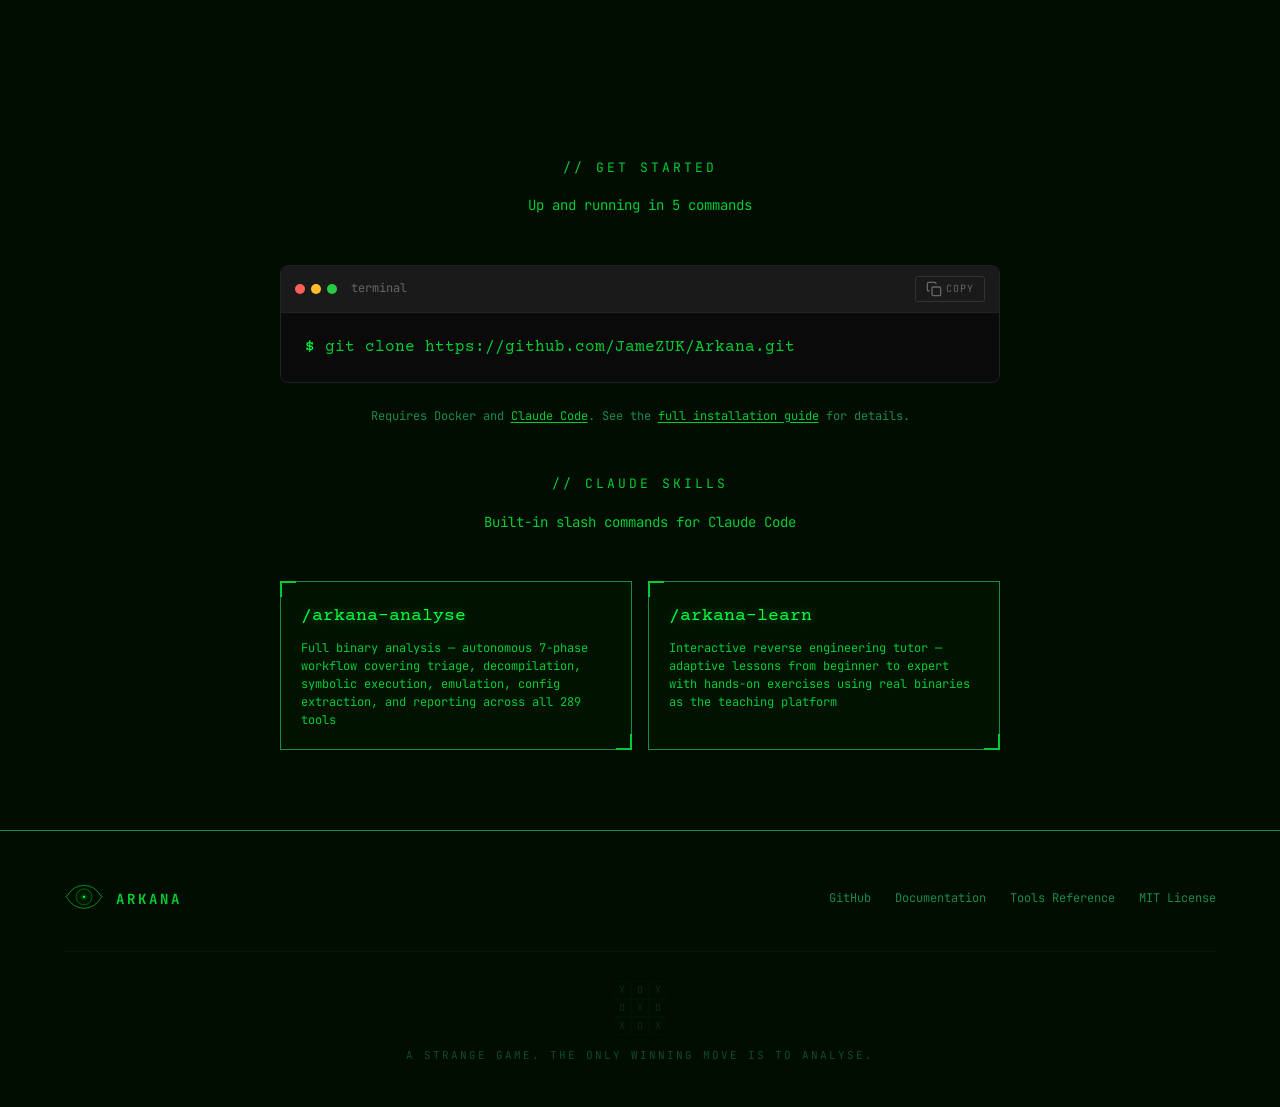
==== commit 90f35f18: "Sync website with Arkana repo: 289 tools, 14 reports, BSim similarity Update tool count 259→289, add" ====
--- a/index.html
+++ b/index.html
@@ -4,11 +4,11 @@
     <meta charset="UTF-8">
     <meta name="viewport" content="width=device-width, initial-scale=1.0">
     <title>Arkana — Binary Intelligence Platform</title>
-    <meta name="description" content="Arkana is an MCP server that gives your AI 284 binary analysis tools — decompilation, symbolic execution, debugging, YARA/capa/FLOSS, emulation, and a live web dashboard.">
+    <meta name="description" content="Arkana is an MCP server that gives your AI 289 binary analysis tools — decompilation, symbolic execution, debugging, YARA/capa/FLOSS, emulation, and a live web dashboard.">
 
     <!-- Open Graph -->
     <meta property="og:title" content="Arkana — Binary Intelligence Platform">
-    <meta property="og:description" content="Your entire malware analysis lab, behind one AI prompt. 284 MCP tools for binary analysis.">
+    <meta property="og:description" content="Your entire malware analysis lab, behind one AI prompt. 289 MCP tools for binary analysis.">
     <meta property="og:image" content="https://arkana.re/img/og-image.png">
     <meta property="og:url" content="https://arkana.re/">
     <meta property="og:type" content="website">
@@ -17,7 +17,7 @@
     <!-- Twitter Card -->
     <meta name="twitter:card" content="summary_large_image">
     <meta name="twitter:title" content="Arkana — Binary Intelligence Platform">
-    <meta name="twitter:description" content="Your entire malware analysis lab, behind one AI prompt. 284 MCP tools for binary analysis.">
+    <meta name="twitter:description" content="Your entire malware analysis lab, behind one AI prompt. 289 MCP tools for binary analysis.">
     <meta name="twitter:image" content="https://arkana.re/img/og-image.png">
 
     <!-- Canonical -->
@@ -37,7 +37,7 @@
     <link rel="stylesheet" href="https://fonts.googleapis.com/css2?family=Courier+Prime:wght@400;700&family=JetBrains+Mono:wght@400;700&family=VT323&display=swap">
 
     <!-- Styles -->
-    <link rel="stylesheet" href="/css/style.css?v=11">
+    <link rel="stylesheet" href="/css/style.css?v=12">
 
     <!-- JSON-LD -->
     <script type="application/ld+json">
@@ -45,7 +45,7 @@
         "@context": "https://schema.org",
         "@type": "SoftwareApplication",
         "name": "Arkana",
-        "description": "An MCP server exposing 284 binary analysis tools to AI clients. Supports PE, ELF, and Mach-O formats with integrations for angr, capa, FLOSS, YARA, Binary Refinery, Qiling, and Speakeasy.",
+        "description": "An MCP server exposing 289 binary analysis tools to AI clients. Supports PE, ELF, and Mach-O formats with integrations for angr, capa, FLOSS, YARA, Binary Refinery, Qiling, and Speakeasy.",
         "applicationCategory": "SecurityApplication",
         "operatingSystem": "Linux, macOS, Windows (Docker)",
         "url": "https://arkana.re/",
@@ -241,7 +241,7 @@
                     <div class="terminal-line terminal-line--blank"></div>
                     <div class="terminal-line" data-type="command" data-speed="30">IDENTIFY SYSTEM</div>
                     <div class="terminal-line" data-type="response" data-speed="15">ARKANA // BINARY INTELLIGENCE PLATFORM</div>
-                    <div class="terminal-line" data-type="response" data-speed="15">284 MCP TOOLS ACTIVE</div>
+                    <div class="terminal-line" data-type="response" data-speed="15">289 MCP TOOLS ACTIVE</div>
                     <div class="terminal-line" data-type="response" data-speed="15">STATUS: ONLINE</div>
                     <div class="terminal-line terminal-line--blank"></div>
                     <div class="terminal-line" data-type="command" data-speed="30">SHALL WE PLAY A GAME?</div>
@@ -274,7 +274,7 @@
             <div class="container">
                 <p class="pitch-text reveal">
                     Arkana is an <span class="glow">MCP server</span> that gives your AI
-                    <span class="glow">284 binary analysis tools</span> &mdash; decompilation,
+                    <span class="glow">289 binary analysis tools</span> &mdash; decompilation,
                     symbolic execution, interactive debugging,
                     <span class="glow">YARA/capa/FLOSS</span>, emulation, and a
                     <span class="glow">live web dashboard</span> &mdash; so you can investigate
@@ -385,7 +385,7 @@
                 <h2 class="section-label reveal">// THREAT ASSESSMENT</h2>
                 <div class="stats-grid">
                     <div class="stat-panel bracket-panel reveal">
-                        <div class="stat-number" data-target="260">0</div>
+                        <div class="stat-number" data-target="289">0</div>
                         <div class="stat-label">MCP Tools</div>
                         <div class="stat-sublabel">TOOLS ACTIVE</div>
                     </div>
@@ -400,7 +400,7 @@
                         <div class="stat-sublabel">FORMATS</div>
                     </div>
                     <div class="stat-panel bracket-panel reveal">
-                        <div class="stat-number" data-target="7">0</div>
+                        <div class="stat-number" data-target="14">0</div>
                         <div class="stat-label">Example Reports</div>
                         <div class="stat-sublabel">ANALYSES</div>
                     </div>
@@ -457,8 +457,8 @@
 
                 <div class="feature-row feature-row--reverse reveal-right">
                     <div class="feature-text">
-                        <h3 class="feature-title">284 MCP Tools</h3>
-                        <p class="feature-headline">"One prompt. 284 possibilities."</p>
+                        <h3 class="feature-title">289 MCP Tools</h3>
+                        <p class="feature-headline">"One prompt. 289 possibilities."</p>
                         <ul class="feature-list">
                             <li>Decompilation, disassembly, and CFG analysis via angr</li>
                             <li>YARA scanning, capa matching, FLOSS string extraction</li>
@@ -563,6 +563,22 @@
                         <img src="/img/screenshots/strings.png" alt="Arkana strings analysis showing FLOSS-extracted decoded, stack, and static strings with sifter scores" loading="lazy" width="600" height="375">
                     </div>
                 </div>
+
+                <div class="feature-row reveal-left">
+                    <div class="feature-text">
+                        <h3 class="feature-title">Function Similarity</h3>
+                        <p class="feature-headline">"Match functions across binaries. Instantly."</p>
+                        <ul class="feature-list">
+                            <li>BSim-style architecture-independent function matching</li>
+                            <li>8 feature groups: CFG, API calls, VEX IR, strings, constants</li>
+                            <li>Auto-indexes every binary during enrichment</li>
+                            <li>Whole-binary triage with confidence scoring</li>
+                        </ul>
+                    </div>
+                    <div class="feature-screenshot crt-frame-mini">
+                        <img src="/img/screenshots/similarity.png" alt="Arkana similarity page showing BSim-style function matching with cross-binary triage and signature database" loading="lazy" width="600" height="375">
+                    </div>
+                </div>
             </div>
         </section>
 
@@ -617,9 +633,9 @@
                         </div>
                         <div class="gallery-item">
                             <div class="crt-frame-mini">
-                                <img src="/img/screenshots/diff.png" alt="Binary diff comparison showing matched and unmatched functions" loading="lazy" width="400" height="250">
+                                <img src="/img/screenshots/similarity.png" alt="BSim-style function similarity matching with cross-binary triage and signature database management" loading="lazy" width="400" height="250">
                             </div>
-                            <span class="gallery-label">BINARY DIFF</span>
+                            <span class="gallery-label">SIMILARITY</span>
                         </div>
                     </div>
                     <button class="gallery-arrow gallery-arrow--right" aria-label="Scroll right">&rsaquo;</button>
@@ -665,8 +681,43 @@
                     </a>
                     <a href="https://github.com/JameZUK/Arkana/blob/main/docs/examples/example-report.md" class="report-card bracket-panel reveal" target="_blank" rel="noopener noreferrer">
                         <span class="report-badge report-badge--generic">ANALYSIS</span>
-                        <h3 class="report-name">Generic PE</h3>
-                        <p class="report-summary">Comprehensive PE analysis demonstrating full tool coverage</p>
+                        <h3 class="report-name">Trojan.Delshad</h3>
+                        <p class="report-summary">Multi-stage BYOVD loader with payload carving and attack chain diagram</p>
+                    </a>
+                    <a href="https://github.com/JameZUK/Arkana/blob/main/docs/examples/example-report-ternary-trap.md" class="report-card bracket-panel reveal" target="_blank" rel="noopener noreferrer">
+                        <span class="report-badge report-badge--ctf">CTF</span>
+                        <h3 class="report-name">Ternary Trap</h3>
+                        <p class="report-summary">Neural network password lock with ternary MLP reconstruction and DFS password search</p>
+                    </a>
+                    <a href="https://github.com/JameZUK/Arkana/blob/main/docs/examples/example-report-acrstealer.md" class="report-card bracket-panel reveal" target="_blank" rel="noopener noreferrer">
+                        <span class="report-badge report-badge--stealer">STEALER</span>
+                        <h3 class="report-name">ACRStealer</h3>
+                        <p class="report-summary">Go-compiled info stealer with custom 5-stage cipher and PEB-walking API evasion</p>
+                    </a>
+                    <a href="https://github.com/JameZUK/Arkana/blob/main/docs/examples/example-report-salatstealer.md" class="report-card bracket-panel reveal" target="_blank" rel="noopener noreferrer">
+                        <span class="report-badge report-badge--stealer">STEALER</span>
+                        <h3 class="report-name">SalatStealer</h3>
+                        <p class="report-summary">3-layer Go stealer with AES-256-CBC decryption, targeting 16 browsers and 23 wallets</p>
+                    </a>
+                    <a href="https://github.com/JameZUK/Arkana/blob/main/docs/examples/example-report-stealc-autoit.md" class="report-card bracket-panel reveal" target="_blank" rel="noopener noreferrer">
+                        <span class="report-badge report-badge--stealer">STEALER</span>
+                        <h3 class="report-name">StealC v2 AutoIt3</h3>
+                        <p class="report-summary">7-layer process hollowing loader with RanRot PRNG decryption and RC4+LZNT1 extraction</p>
+                    </a>
+                    <a href="https://github.com/JameZUK/Arkana/blob/main/docs/examples/example-report-elysium-rat.md" class="report-card bracket-panel reveal" target="_blank" rel="noopener noreferrer">
+                        <span class="report-badge report-badge--rat">RAT</span>
+                        <h3 class="report-name">Elysium RAT</h3>
+                        <p class="report-summary">.NET plugin-based RAT with 313 recovered C# files and dual C2 dead drop resolver</p>
+                    </a>
+                    <a href="https://github.com/JameZUK/Arkana/blob/main/docs/examples/example-report-crysome-rat.md" class="report-card bracket-panel reveal" target="_blank" rel="noopener noreferrer">
+                        <span class="report-badge report-badge--rat">RAT</span>
+                        <h3 class="report-name">CrySome RAT</h3>
+                        <p class="report-summary">Modular .NET RAT with BSOD-on-kill self-protection and HVNC for 6 browsers</p>
+                    </a>
+                    <a href="https://github.com/JameZUK/Arkana/blob/main/docs/examples/example-report-malbazaar-rat.md" class="report-card bracket-panel reveal" target="_blank" rel="noopener noreferrer">
+                        <span class="report-badge report-badge--rat">RAT</span>
+                        <h3 class="report-name">WinHTTP RAT</h3>
+                        <p class="report-summary">MBA-obfuscated RAT with full C2 protocol reversal and Cloudflare bypass</p>
                     </a>
                 </div>
             </div>
@@ -743,6 +794,13 @@
                                 <td class="compare-highlight"><span class="check">&#10003;</span></td>
                                 <td><span class="dash">&mdash;</span></td>
                                 <td><span class="dash">&mdash;</span></td>
+                                <td><span class="dash">&mdash;</span></td>
+                            </tr>
+                            <tr>
+                                <td>Function Similarity</td>
+                                <td class="compare-highlight"><span class="check">&#10003;</span> BSim</td>
+                                <td><span class="check dim">&#10003;</span></td>
+                                <td><span class="partial">BinDiff</span></td>
                                 <td><span class="dash">&mdash;</span></td>
                             </tr>
                             <tr>
@@ -798,7 +856,7 @@
                     <div class="skills-grid">
                         <div class="skill-card bracket-panel">
                             <code class="skill-cmd">/arkana-analyse</code>
-                            <p class="skill-desc">Full binary analysis &mdash; autonomous 7-phase workflow covering triage, decompilation, symbolic execution, emulation, config extraction, and reporting across all 284 tools</p>
+                            <p class="skill-desc">Full binary analysis &mdash; autonomous 7-phase workflow covering triage, decompilation, symbolic execution, emulation, config extraction, and reporting across all 289 tools</p>
                         </div>
                         <div class="skill-card bracket-panel">
                             <code class="skill-cmd">/arkana-learn</code>
@@ -860,6 +918,6 @@
     </div>
 
     <!-- IS IT A GAME, OR IS IT REAL? -->
-    <script defer src="/js/main.js?v=10"></script>
+    <script defer src="/js/main.js?v=11"></script>
 </body>
 </html>
